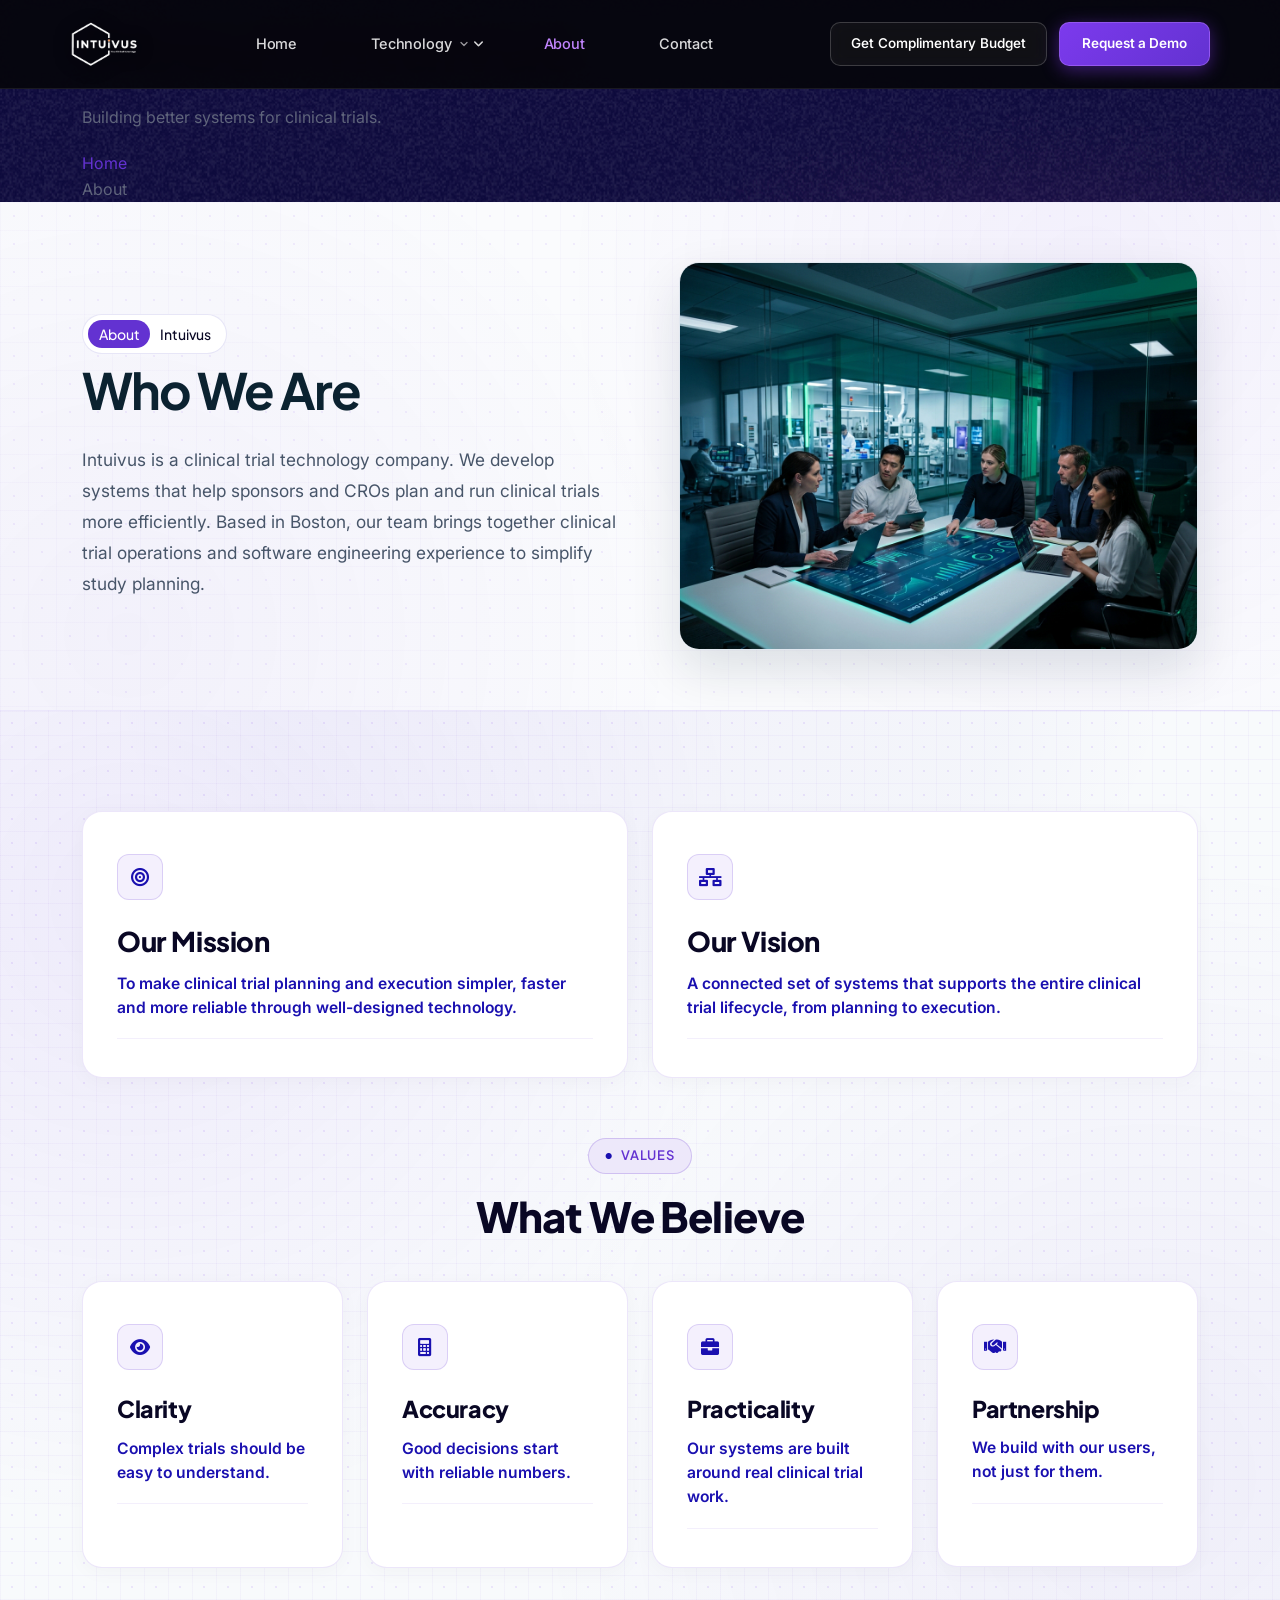
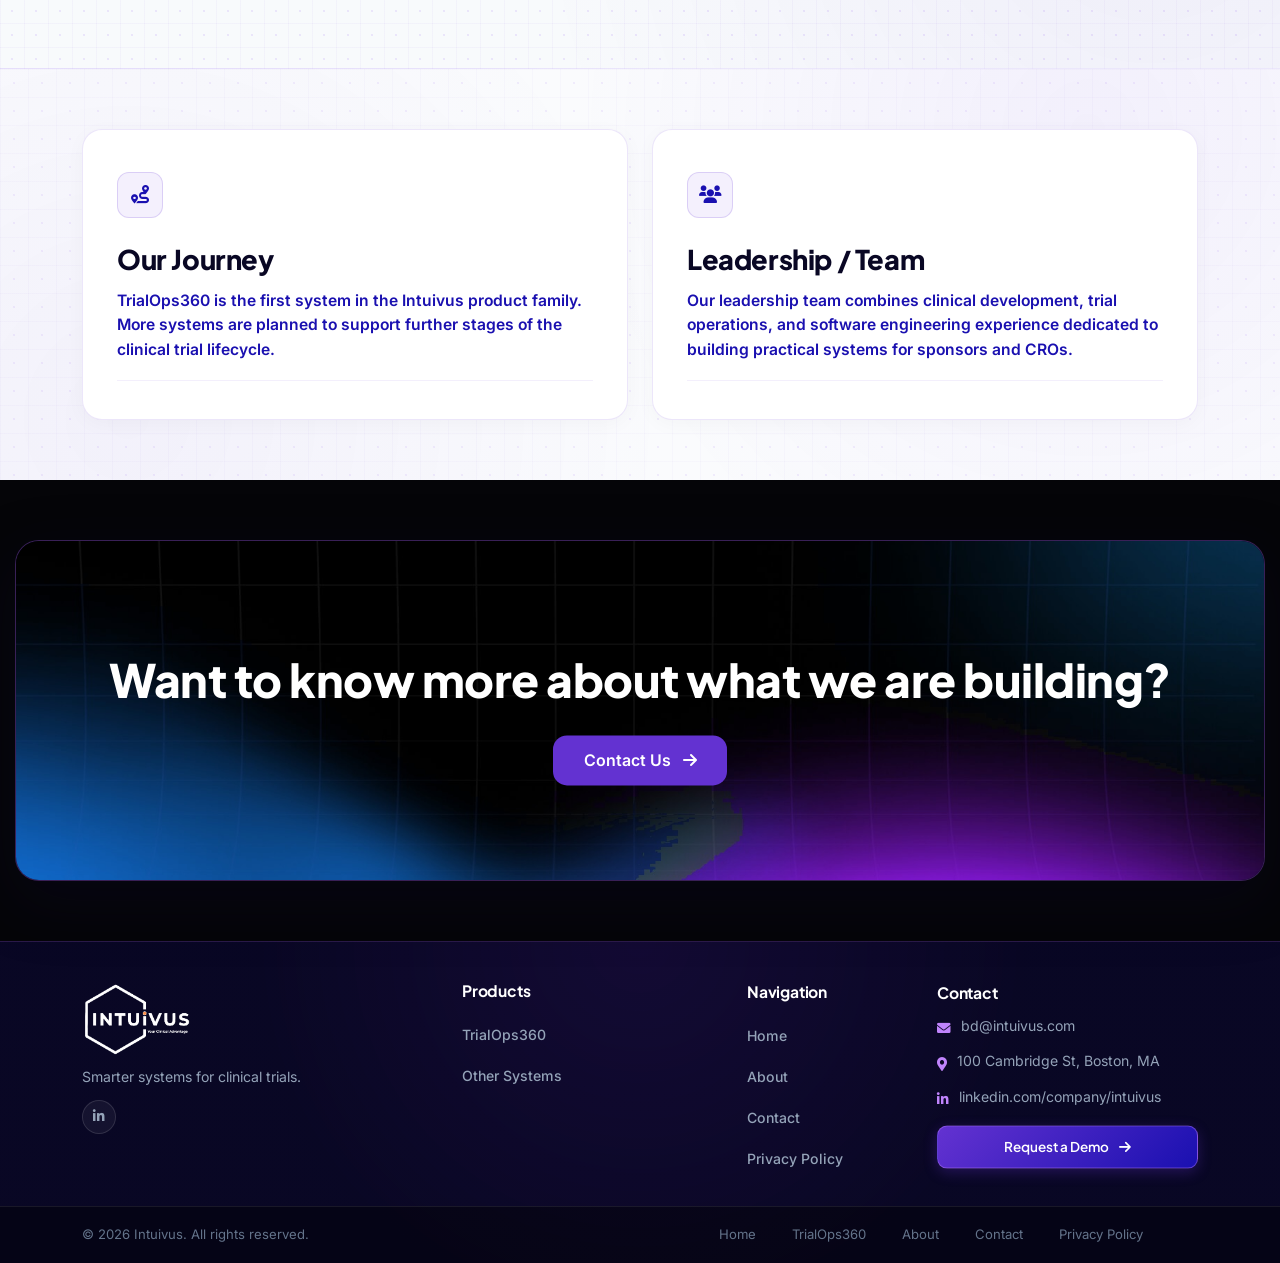
==== about.html @ c5531aed "Deploy Intuivus website with new loader and refined layout" ====
<!DOCTYPE html>
<html lang="en">

<head>
  <meta charset="utf-8" />
  <title>About Intuivus</title>
  <meta name="description" content="Intuivus is a clinical trial technology company building better systems for clinical trials, from planning to execution." />
  <meta name="keywords" content="clinical trial budgeting software, clinical trial planning system, clinical trial budget, site list, study timeline, TrialOps360" />

  <!-- Google Fonts: Inter & Plus Jakarta Sans -->
  <link rel="preconnect" href="https://fonts.googleapis.com">
  <link rel="preconnect" href="https://fonts.gstatic.com" crossorigin>
  <link
    href="https://fonts.googleapis.com/css2?family=Inter:ital,opsz,wght@0,14..32,100..900;1,14..32,100..900&family=Plus+Jakarta+Sans:ital,wght@0,200..800;1,200..800&display=swap"
    rel="stylesheet">

  <link href="css/bootstrap.min.css" rel="stylesheet">
  <link href="css/swiper.min.css" rel="stylesheet">
  <link href="css/style.css?v=9.0" rel="stylesheet">

  <link rel="shortcut icon" href="images/favicon.png?v=3" type="image/x-icon">
  <link rel="icon" href="images/favicon.png?v=3" type="image/png">

  <meta http-equiv="X-UA-Compatible" content="IE=edge">
  <meta name="viewport" content="width=device-width, initial-scale=1.0">
</head>

<body>
  <div class="page-wrapper">

    <!-- Back-to-top start -->
    <div class="back-to-top-wrapper">
      <button id="back_to_top" type="button" class="back-to-top-btn">
        <i class="fa-solid fa-angle-up"></i>
      </button>
    </div>
    <!-- Back-to-top end -->

    <!-- Shared Header Placeholder -->
    <div id="site-header"></div>

    <!-- Section 1: Header -->
    <section class="page-title" style="background-image: url(images/background/page-title.png);">
      <div class="container">
        <div class="title-outer">
          <h1 class="title">About Intuivus</h1>
          <p class="text">Building better systems for clinical trials.</p>
          <ul class="page-breadcrumb">
            <li><a href="index.html">Home</a></li>
            <li>About</li>
          </ul>
        </div>
      </div>
    </section>

    <!-- Section 2: Who We Are -->
    <section class="about-section pt-60 pb-60" style="background: #ffffff; position: relative;">
      <div class="container">
        <div class="row align-items-center">
          <div class="col-xl-6 col-lg-6">
            <div class="sec-title mb-4">
              <span class="sub-title"><span>About</span> Intuivus</span>
              <h2 class="title" style="color: #0B2230; font-weight: 700;">Who We Are</h2>
            </div>
            <div class="text">
              <p class="mb-0" style="color: #475569; font-size: 1.08rem; line-height: 1.8;">
                Intuivus is a clinical trial technology company. We develop systems that help sponsors and CROs plan and run clinical trials more efficiently. Based in Boston, our team brings together clinical trial operations and software engineering experience to simplify study planning.
              </p>
            </div>
          </div>
          <div class="col-xl-6 col-lg-6 mt-5 mt-lg-0">
            <div class="about-image-wrapper position-relative ps-xl-4">
              <div class="image-inner position-relative"
                style="border-radius: 20px; overflow: hidden; box-shadow: 0 20px 50px rgba(11, 34, 48, 0.12); border: 1px solid #e2e8f0;">
                <img src="images/resource/about-clinical-research.jpg" alt="Intuivus Clinical Trial Technology"
                  class="w-100 h-auto" style="display: block; object-fit: cover;">
              </div>
            </div>
          </div>
        </div>
      </div>
    </section>

    <!-- Section 3: Our Mission, Section 4: Our Vision & Section 5: What We Believe (Original pillar-card-minimal cards) -->
    <section class="why-us-section pt-60 pb-60">
      <div class="container">
        <div class="row g-4 mb-60">
          <div class="col-lg-6 col-12">
            <div class="pillar-card-minimal">
              <div class="pillar-card-header">
                <div class="pillar-card-icon">
                  <i class="fa-solid fa-bullseye"></i>
                </div>
              </div>
              <h2 class="pillar-card-title" style="font-size: 1.7rem;">Our Mission</h2>
              <p class="pillar-card-thesis mb-0">
                To make clinical trial planning and execution simpler, faster and more reliable through well-designed technology.
              </p>
            </div>
          </div>

          <div class="col-lg-6 col-12">
            <div class="pillar-card-minimal">
              <div class="pillar-card-header">
                <div class="pillar-card-icon">
                  <i class="fa-solid fa-network-wired"></i>
                </div>
              </div>
              <h2 class="pillar-card-title" style="font-size: 1.7rem;">Our Vision</h2>
              <p class="pillar-card-thesis mb-0">
                A connected set of systems that supports the entire clinical trial lifecycle, from planning to execution.
              </p>
            </div>
          </div>
        </div>

        <div class="sec-title text-center mb-40">
          <span class="metrics-pill-badge mb-3">
            <span class="badge-dot">●</span> Values
          </span>
          <h2 class="title"
            style="font-size: 2.5rem; font-weight: 800; color: #090724; line-height: 1.25; letter-spacing: -1px;">
            What We Believe
          </h2>
        </div>

        <div class="row g-4 justify-content-center">
          <div class="col-lg-3 col-md-6 col-12">
            <div class="pillar-card-minimal">
              <div class="pillar-card-header">
                <div class="pillar-card-icon">
                  <i class="fa-solid fa-eye"></i>
                </div>
              </div>
              <h3 class="pillar-card-title">Clarity</h3>
              <p class="pillar-card-thesis mb-0">Complex trials should be easy to understand.</p>
            </div>
          </div>

          <div class="col-lg-3 col-md-6 col-12">
            <div class="pillar-card-minimal">
              <div class="pillar-card-header">
                <div class="pillar-card-icon">
                  <i class="fa-solid fa-calculator"></i>
                </div>
              </div>
              <h3 class="pillar-card-title">Accuracy</h3>
              <p class="pillar-card-thesis mb-0">Good decisions start with reliable numbers.</p>
            </div>
          </div>

          <div class="col-lg-3 col-md-6 col-12">
            <div class="pillar-card-minimal">
              <div class="pillar-card-header">
                <div class="pillar-card-icon">
                  <i class="fa-solid fa-briefcase"></i>
                </div>
              </div>
              <h3 class="pillar-card-title">Practicality</h3>
              <p class="pillar-card-thesis mb-0">Our systems are built around real clinical trial work.</p>
            </div>
          </div>

          <div class="col-lg-3 col-md-6 col-12">
            <div class="pillar-card-minimal">
              <div class="pillar-card-header">
                <div class="pillar-card-icon">
                  <i class="fa-solid fa-handshake"></i>
                </div>
              </div>
              <h3 class="pillar-card-title">Partnership</h3>
              <p class="pillar-card-thesis mb-0">We build with our users, not just for them.</p>
            </div>
          </div>
        </div>
      </div>
    </section>

    <!-- Section 6: Our Journey & Section 7: Leadership / Team -->
    <section class="about-section pt-60 pb-60" style="background: #ffffff; position: relative;">
      <div class="container">
        <div class="row g-4">
          <div class="col-lg-6 col-12">
            <div class="pillar-card-minimal">
              <div class="pillar-card-header">
                <div class="pillar-card-icon">
                  <i class="fa-solid fa-route"></i>
                </div>
              </div>
              <h2 class="pillar-card-title" style="font-size: 1.7rem;">Our Journey</h2>
              <p class="pillar-card-thesis mb-0">
                TrialOps360 is the first system in the Intuivus product family. More systems are planned to support further stages of the clinical trial lifecycle.
              </p>
            </div>
          </div>

          <div class="col-lg-6 col-12">
            <div class="pillar-card-minimal">
              <div class="pillar-card-header">
                <div class="pillar-card-icon">
                  <i class="fa-solid fa-users"></i>
                </div>
              </div>
              <h2 class="pillar-card-title" style="font-size: 1.7rem;">Leadership / Team</h2>
              <p class="pillar-card-thesis mb-0">
                Our leadership team combines clinical development, trial operations, and software engineering experience dedicated to building practical systems for sponsors and CROs.
              </p>
            </div>
          </div>
        </div>
      </div>
    </section>

    <!-- Section 8: Call to Action -->
    <section class="cta-section-layout1 pt-60 pb-60">
      <div class="shape1 bounce-x"><img src="images/icons/shape-45.png" alt="" loading="lazy"></div>
      <div class="large-container">
        <div class="outer-box">
          <div class="bg-image bg"><img src="images/background/cta4-bg-intuivus.jpg" alt="" loading="lazy"></div>
          <div class="sec-title text-center light mb-0">
            <div class="h2 title">Want to know more about what we are building?</div>
          </div>
          <div class="cta-action-wrap text-center mt-4 pt-1">
            <div class="d-flex flex-wrap align-items-center justify-content-center gap-3">
              <a href="contact.html" class="btn-style-one theme-btn">
                <span class="btn-text">Contact Us <i class="fa fa-arrow-right ms-2"></i></span>
              </a>
            </div>
          </div>
        </div>
      </div>
    </section>

    <!-- Shared Footer Placeholder -->
    <div id="site-footer"></div>

  </div>

  <!-- Theme Scripts -->
  <script src="js/jquery.js"></script>
  <script src="js/popper.min.js"></script>
  <script src="js/bootstrap.min.js"></script>
  <script src="js/jquery.fancybox.js"></script>
  <script src="js/jquery-ui.js"></script>
  <script src="js/wow.js"></script>
  <script src="js/select2.min.js"></script>
  <script src="js/appear.js"></script>
  <script src="js/knob.js"></script>
  <script src="js/swiper.min.js"></script>
  <script src="js/aos.js"></script>
  <script src="js/gsap.min.js"></script>
  <script src="js/nice-select.min.js"></script>
  <script src="js/ScrollTrigger.min.js"></script>
  <script src="js/splitType.js"></script>
  <script src="js/gsap-scroll-smoother.js"></script>
  <script src="js/gsap-scroll-to-plugin.js"></script>
  <script src="js/SplitText.min.js"></script>
  <script src="js/custom-gsap.js"></script>
  <script src="js/script.js?v=7.1"></script>

  <!-- Shared Partials & Dynamic Nav Loader -->
  <script src="js/include-partials.js?v=9.2"></script>
  <!-- Motion.dev Animations -->
  <script src="js/motion.js"></script>
  <script src="js/motion-init.js?v=1.0"></script>
</body>

</html>
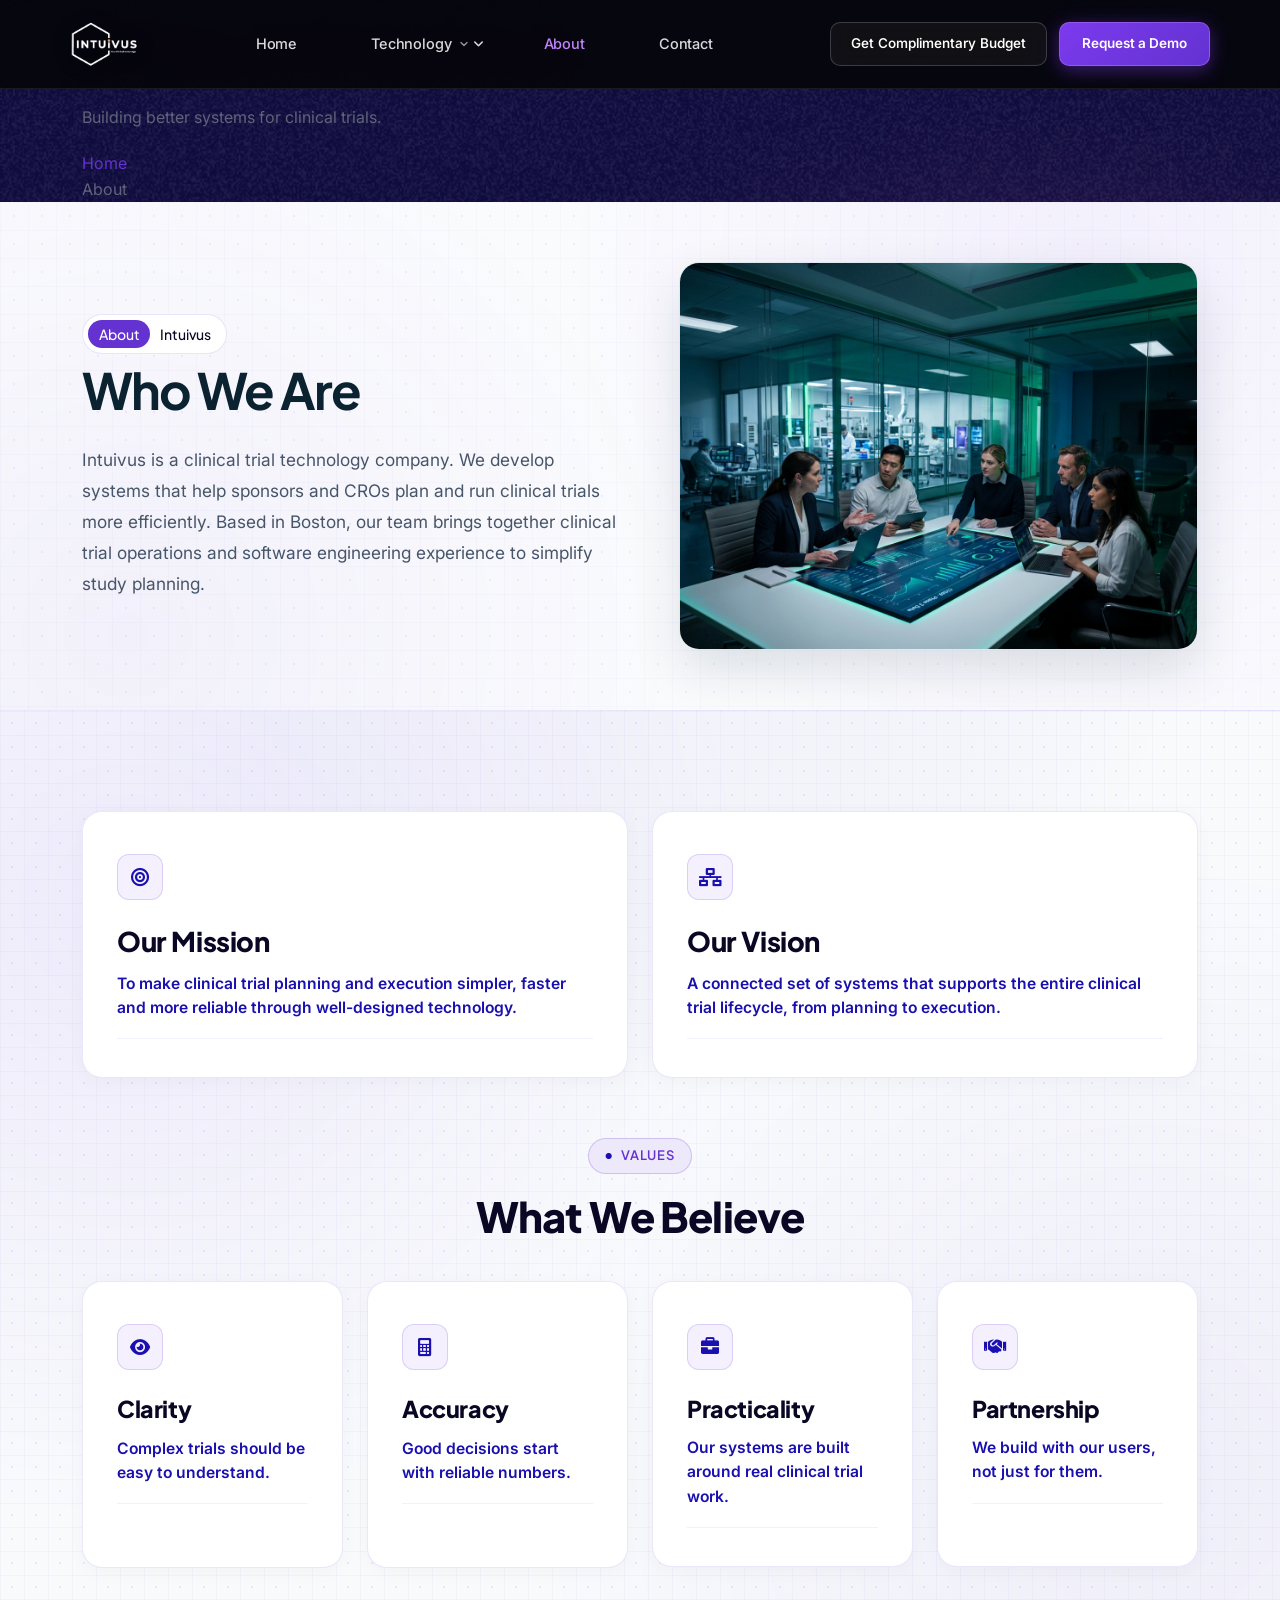
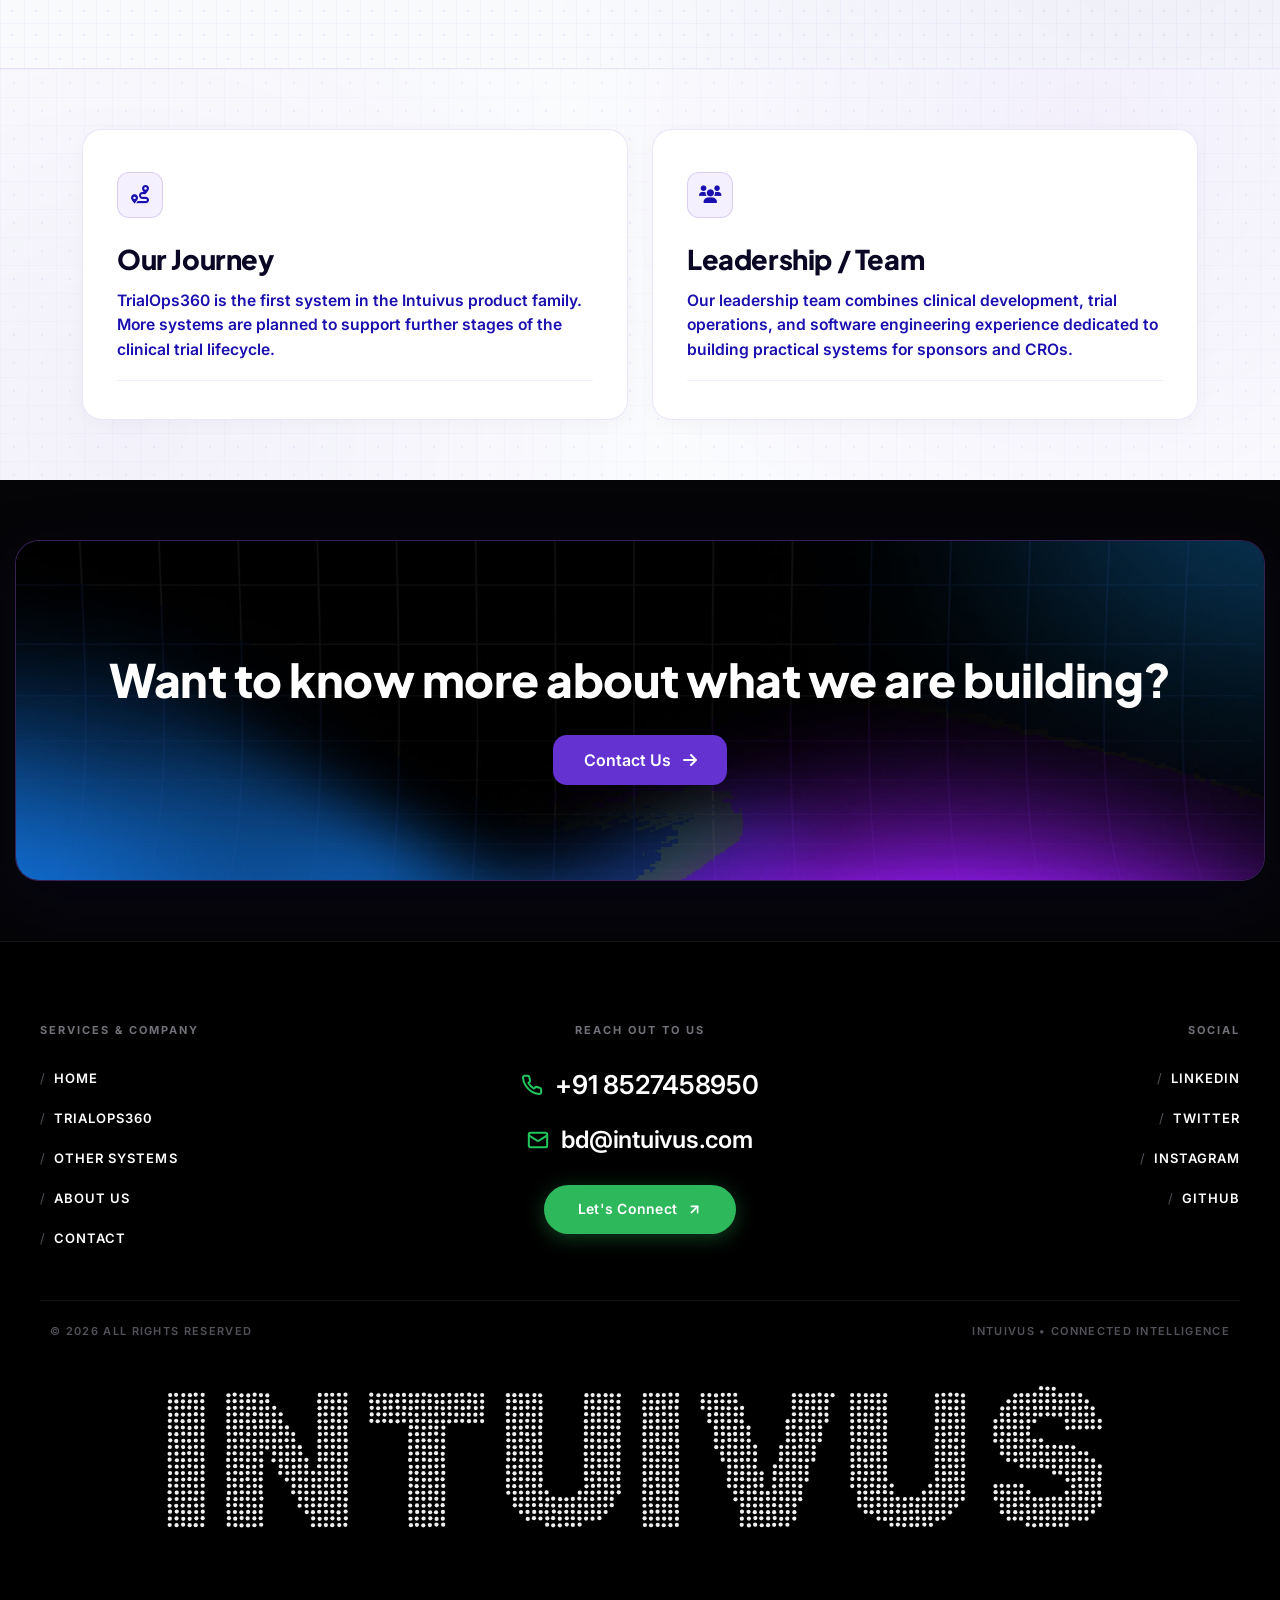
==== commit eaa9f109: "Add WebTycoons style footer with interactive dot matrix INTUIVUS particle text effect" ====
--- a/about.html
+++ b/about.html
@@ -259,7 +259,8 @@
   <script src="js/script.js?v=7.1"></script>
 
   <!-- Shared Partials & Dynamic Nav Loader -->
-  <script src="js/include-partials.js?v=9.2"></script>
+  <script src="js/footer-particles.js?v=1.0"></script>
+<script src="js/include-partials.js?v=9.2"></script>
   <!-- Motion.dev Animations -->
   <script src="js/motion.js"></script>
   <script src="js/motion-init.js?v=1.0"></script>
--- a/css/style.css
+++ b/css/style.css
@@ -25025,3 +25025,233 @@
 html.has-loader.is-filling .o-loader__part {
   opacity: 0;
 }
+
+
+/* ==========================================================================
+   TYCOON STYLE FOOTER WITH DOTTED PARTICLE BRAND
+   ========================================================================== */
+
+.tycoon-footer {
+  background: #000000 !important;
+  color: #ffffff !important;
+  border-top: 1px solid rgba(255, 255, 255, 0.08) !important;
+  padding: 80px 40px 30px !important;
+  position: relative !important;
+  overflow: hidden !important;
+  font-family: 'Inter', 'Plus Jakarta Sans', -apple-system, sans-serif !important;
+  z-index: 10;
+}
+
+.tycoon-footer .footer-top-grid {
+  max-width: 1320px;
+  margin: 0 auto;
+  display: grid;
+  grid-template-columns: 1fr 1.4fr 1fr;
+  gap: 40px;
+  align-items: start;
+}
+
+.tycoon-footer .footer-col-title {
+  font-size: 11px;
+  font-weight: 700;
+  letter-spacing: 0.18em;
+  text-transform: uppercase;
+  color: #71717a !important;
+  margin-bottom: 24px;
+}
+
+.tycoon-footer .footer-slash-links {
+  list-style: none !important;
+  margin: 0 !important;
+  padding: 0 !important;
+  display: flex;
+  flex-direction: column;
+  gap: 14px;
+}
+
+.tycoon-footer .footer-link-item {
+  list-style: none !important;
+  margin: 0 !important;
+  padding: 0 !important;
+}
+
+.tycoon-footer .footer-link-item a {
+  color: #ffffff !important;
+  text-decoration: none !important;
+  font-size: 13px !important;
+  font-weight: 600 !important;
+  letter-spacing: 0.08em !important;
+  text-transform: uppercase !important;
+  display: inline-flex !important;
+  align-items: center !important;
+  gap: 8px !important;
+  transition: all 0.25s ease !important;
+}
+
+.tycoon-footer .footer-link-item a .slash {
+  color: #52525b !important;
+  font-weight: 400 !important;
+  transition: color 0.25s ease !important;
+}
+
+.tycoon-footer .footer-link-item a:hover {
+  color: #22c55e !important;
+  transform: translateX(4px);
+}
+
+.tycoon-footer .footer-link-item a:hover .slash {
+  color: #22c55e !important;
+}
+
+/* Center Reach Out Col */
+.tycoon-footer .footer-center-col {
+  display: flex;
+  flex-direction: column;
+  align-items: center;
+  text-align: center;
+}
+
+.tycoon-footer .footer-contact-info {
+  display: flex;
+  flex-direction: column;
+  align-items: center;
+  gap: 14px;
+  margin-bottom: 26px;
+}
+
+.tycoon-footer .footer-contact-line {
+  display: inline-flex !important;
+  align-items: center !important;
+  gap: 12px !important;
+  color: #ffffff !important;
+  text-decoration: none !important;
+  font-size: 26px !important;
+  font-weight: 600 !important;
+  letter-spacing: -0.01em !important;
+  transition: color 0.25s ease !important;
+}
+
+.tycoon-footer .footer-contact-line.email-line {
+  font-size: 24px !important;
+}
+
+.tycoon-footer .footer-contact-line:hover {
+  color: #22c55e !important;
+}
+
+.tycoon-footer .footer-contact-icon {
+  color: #22c55e !important;
+  display: inline-flex;
+  align-items: center;
+  justify-content: center;
+}
+
+.tycoon-footer .footer-contact-icon svg {
+  stroke: #22c55e !important;
+}
+
+.tycoon-footer .footer-connect-btn {
+  display: inline-flex !important;
+  align-items: center !important;
+  justify-content: center !important;
+  gap: 10px !important;
+  background: #2eb85c !important;
+  color: #ffffff !important;
+  text-decoration: none !important;
+  padding: 13px 34px !important;
+  border-radius: 9999px !important;
+  font-size: 14px !important;
+  font-weight: 600 !important;
+  letter-spacing: 0.02em !important;
+  transition: all 0.3s cubic-bezier(0.2, 0.8, 0.2, 1) !important;
+  box-shadow: 0 4px 20px rgba(46, 184, 92, 0.35) !important;
+}
+
+.tycoon-footer .footer-connect-btn:hover {
+  background: #34d399 !important;
+  transform: translateY(-2px);
+  box-shadow: 0 8px 30px rgba(46, 184, 92, 0.55) !important;
+  color: #030408 !important;
+}
+
+.tycoon-footer .footer-connect-btn svg {
+  transition: transform 0.25s ease;
+  stroke: currentColor !important;
+}
+
+.tycoon-footer .footer-connect-btn:hover svg {
+  transform: translate(2px, -2px);
+}
+
+/* Right Social Col */
+.tycoon-footer .footer-right-col {
+  display: flex;
+  flex-direction: column;
+  align-items: flex-end;
+  text-align: right;
+}
+
+/* Divider & Copyright */
+.tycoon-footer .footer-middle-divider {
+  max-width: 1320px;
+  margin: 50px auto 22px;
+  height: 1px;
+  background: rgba(255, 255, 255, 0.08) !important;
+}
+
+.tycoon-footer .footer-copy-row {
+  max-width: 1320px;
+  margin: 0 auto 15px;
+  padding: 0 10px;
+  display: flex;
+  justify-content: space-between;
+  align-items: center;
+  font-size: 11px;
+  font-weight: 600;
+  letter-spacing: 0.12em;
+  text-transform: uppercase;
+  color: #52525b !important;
+}
+
+/* Particle Canvas Brand Section */
+.tycoon-footer .footer-particle-container {
+  width: 100%;
+  max-width: 1440px;
+  margin: 0 auto;
+  height: 220px;
+  position: relative;
+  cursor: crosshair;
+}
+
+.tycoon-footer #footer-particle-canvas {
+  width: 100%;
+  height: 100%;
+  display: block;
+}
+
+@media (max-width: 991px) {
+  .tycoon-footer {
+    padding: 60px 20px 20px !important;
+  }
+  .tycoon-footer .footer-top-grid {
+    grid-template-columns: 1fr;
+    text-align: center;
+    gap: 35px;
+  }
+  .tycoon-footer .footer-right-col {
+    align-items: center;
+    text-align: center;
+  }
+  .tycoon-footer .footer-slash-links {
+    align-items: center;
+  }
+  .tycoon-footer .footer-contact-line {
+    font-size: 20px !important;
+  }
+  .tycoon-footer .footer-contact-line.email-line {
+    font-size: 18px !important;
+  }
+  .tycoon-footer .footer-particle-container {
+    height: 140px;
+  }
+}
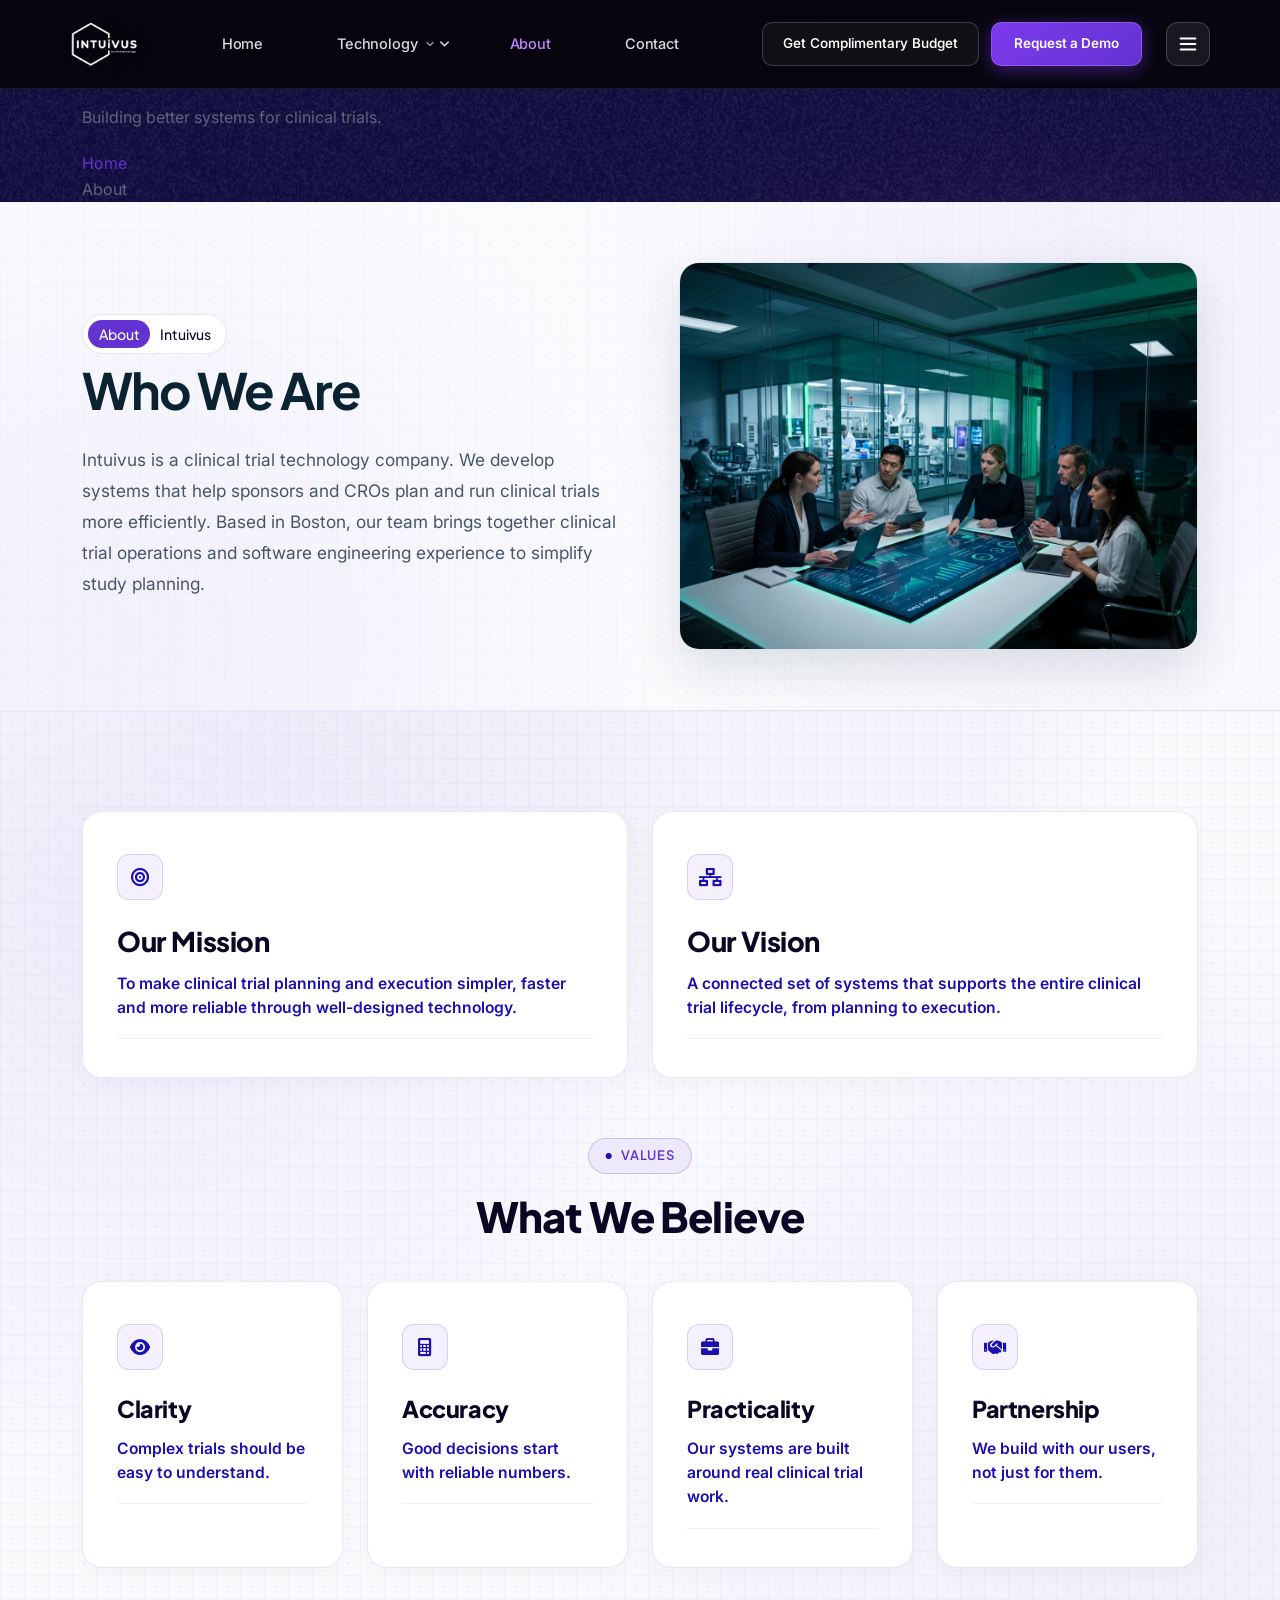
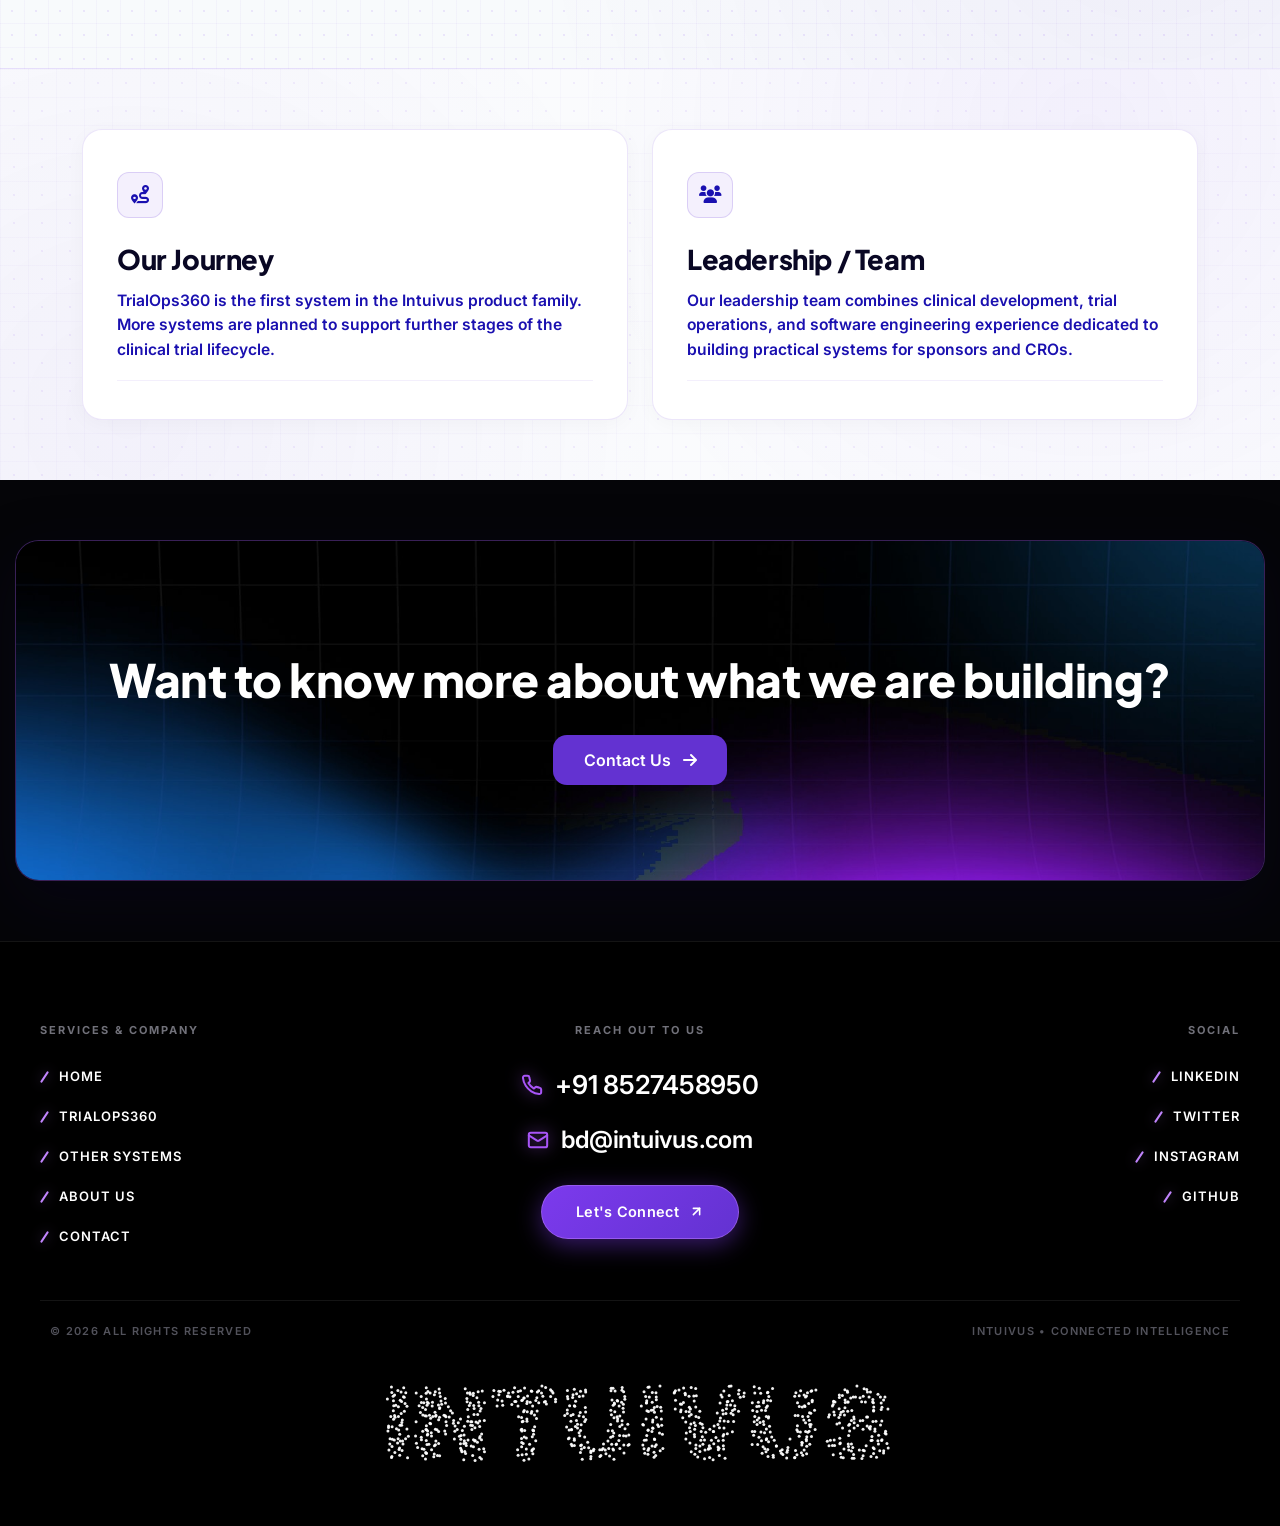
==== commit 54899308: "fix content" ====
--- a/about.html
+++ b/about.html
@@ -23,6 +23,7 @@
 
   <meta http-equiv="X-UA-Compatible" content="IE=edge">
   <meta name="viewport" content="width=device-width, initial-scale=1.0">
+  <link rel="stylesheet" href="css/responsive-fixes.css">
 </head>
 
 <body>
@@ -260,7 +261,7 @@
 
   <!-- Shared Partials & Dynamic Nav Loader -->
   <script src="js/footer-particles.js?v=1.0"></script>
-<script src="js/include-partials.js?v=9.2"></script>
+<script src="js/include-partials.js?v=9.5"></script>
   <!-- Motion.dev Animations -->
   <script src="js/motion.js"></script>
   <script src="js/motion-init.js?v=1.0"></script>
--- a/css/style.css
+++ b/css/style.css
@@ -12983,7 +12983,9 @@
   letter-spacing: -1.2px;
   line-height: 1.15;
   margin-bottom: 8px;
-  white-space: nowrap;
+  white-space: normal;
+  word-break: normal;
+  overflow-wrap: break-word;
 }
 
 .flagship-tagline {
@@ -25028,7 +25030,7 @@
 
 
 /* ==========================================================================
-   TYCOON STYLE FOOTER WITH DOTTED PARTICLE BRAND
+   TYCOON STYLE FOOTER WITH DOTTED PARTICLE BRAND (THEME PURPLE ACCENT)
    ========================================================================== */
 
 .tycoon-footer {
@@ -25084,23 +25086,42 @@
   text-transform: uppercase !important;
   display: inline-flex !important;
   align-items: center !important;
-  gap: 8px !important;
+  gap: 10px !important;
   transition: all 0.25s ease !important;
 }
 
+/* Stylish Diagonal Icon / Bullet */
+.tycoon-footer .footer-link-item a .slash-icon,
 .tycoon-footer .footer-link-item a .slash {
-  color: #52525b !important;
-  font-weight: 400 !important;
-  transition: color 0.25s ease !important;
+  display: inline-flex !important;
+  align-items: center !important;
+  justify-content: center !important;
+  color: #C084FC !important; /* Intuivus theme accent */
+  font-weight: 800 !important;
+  font-size: 14px !important;
+  line-height: 1 !important;
+  transition: all 0.25s ease !important;
+  filter: drop-shadow(0 0 6px rgba(192, 132, 252, 0.4));
+}
+
+.tycoon-footer .footer-link-item a .slash-icon svg {
+  stroke: #C084FC !important;
+  transition: all 0.25s ease !important;
 }
 
 .tycoon-footer .footer-link-item a:hover {
-  color: #22c55e !important;
+  color: #C084FC !important;
   transform: translateX(4px);
 }
 
+.tycoon-footer .footer-link-item a:hover .slash-icon,
 .tycoon-footer .footer-link-item a:hover .slash {
-  color: #22c55e !important;
+  color: #E879F9 !important;
+  filter: drop-shadow(0 0 10px rgba(232, 121, 249, 0.8));
+}
+
+.tycoon-footer .footer-link-item a:hover .slash-icon svg {
+  stroke: #E879F9 !important;
 }
 
 /* Center Reach Out Col */
@@ -25128,7 +25149,7 @@
   font-size: 26px !important;
   font-weight: 600 !important;
   letter-spacing: -0.01em !important;
-  transition: color 0.25s ease !important;
+  transition: all 0.25s ease !important;
 }
 
 .tycoon-footer .footer-contact-line.email-line {
@@ -25136,47 +25157,57 @@
 }
 
 .tycoon-footer .footer-contact-line:hover {
-  color: #22c55e !important;
-}
-
+  color: #C084FC !important;
+}
+
+/* Intuivus Theme Color Icons */
 .tycoon-footer .footer-contact-icon {
-  color: #22c55e !important;
+  color: #A855F7 !important;
   display: inline-flex;
   align-items: center;
   justify-content: center;
+  filter: drop-shadow(0 0 8px rgba(168, 85, 247, 0.65));
+  transition: transform 0.25s ease, filter 0.25s ease;
 }
 
 .tycoon-footer .footer-contact-icon svg {
-  stroke: #22c55e !important;
-}
-
+  stroke: #A855F7 !important;
+}
+
+.tycoon-footer .footer-contact-line:hover .footer-contact-icon {
+  transform: scale(1.1);
+  filter: drop-shadow(0 0 12px rgba(192, 132, 252, 0.9));
+}
+
+/* Intuivus Theme Gradient Connect Button */
 .tycoon-footer .footer-connect-btn {
   display: inline-flex !important;
   align-items: center !important;
   justify-content: center !important;
   gap: 10px !important;
-  background: #2eb85c !important;
-  color: #ffffff !important;
+  background: linear-gradient(135deg, #7C3AED 0%, #6332D1 100%) !important;
+  color: #FFFFFF !important;
   text-decoration: none !important;
-  padding: 13px 34px !important;
+  padding: 14px 34px !important;
   border-radius: 9999px !important;
-  font-size: 14px !important;
+  font-size: 14.5px !important;
   font-weight: 600 !important;
   letter-spacing: 0.02em !important;
+  border: 1px solid rgba(192, 132, 252, 0.45) !important;
+  box-shadow: 0 6px 24px rgba(124, 58, 237, 0.45) !important;
   transition: all 0.3s cubic-bezier(0.2, 0.8, 0.2, 1) !important;
-  box-shadow: 0 4px 20px rgba(46, 184, 92, 0.35) !important;
 }
 
 .tycoon-footer .footer-connect-btn:hover {
-  background: #34d399 !important;
-  transform: translateY(-2px);
-  box-shadow: 0 8px 30px rgba(46, 184, 92, 0.55) !important;
-  color: #030408 !important;
+  background: linear-gradient(135deg, #8B5CF6 0%, #7C3AED 100%) !important;
+  transform: translateY(-2px) !important;
+  box-shadow: 0 10px 32px rgba(124, 58, 237, 0.70) !important;
+  color: #FFFFFF !important;
 }
 
 .tycoon-footer .footer-connect-btn svg {
   transition: transform 0.25s ease;
-  stroke: currentColor !important;
+  stroke: #FFFFFF !important;
 }
 
 .tycoon-footer .footer-connect-btn:hover svg {
@@ -25218,7 +25249,7 @@
   width: 100%;
   max-width: 1440px;
   margin: 0 auto;
-  height: 220px;
+  height: 140px;
   position: relative;
   cursor: crosshair;
 }
@@ -25252,6 +25283,436 @@
     font-size: 18px !important;
   }
   .tycoon-footer .footer-particle-container {
-    height: 140px;
-  }
-}
+    height: 90px;
+  }
+}
+
+
+/* ==========================================================================
+   IMAGE 1 REPLICA CARD DESIGN & FULL MOBILE RESPONSIVENESS
+   ========================================================================== */
+
+/* --- CARD DESIGN (Matching Image 1: Client-First, Innovation, Integrity, Passion) --- */
+.hyper-ref-card {
+  position: relative !important;
+  background: #090A10 !important;
+  border: 1px solid rgba(255, 255, 255, 0.08) !important;
+  border-radius: 20px !important;
+  padding: 32px 28px !important;
+  overflow: hidden !important;
+  transition: all 0.35s cubic-bezier(0.16, 1, 0.3, 1) !important;
+  display: flex !important;
+  flex-direction: column !important;
+  justify-content: space-between !important;
+  height: 100% !important;
+  min-height: 380px !important;
+  box-shadow: 0 10px 30px rgba(0, 0, 0, 0.5) !important;
+}
+
+/* Synopsis section cards can match height gracefully */
+.synopsis-flow-section .hyper-ref-card {
+  min-height: 380px !important;
+}
+
+/* Card Content Container */
+.hyper-card-content {
+  position: relative !important;
+  z-index: 2 !important;
+  display: flex !important;
+  flex-direction: column !important;
+  justify-content: space-between !important;
+  height: 100% !important;
+}
+
+/* Top Row: Squircle Icon Left, Number Badge Right */
+.hyper-card-top-row {
+  display: flex !important;
+  align-items: center !important;
+  justify-content: space-between !important;
+  margin-bottom: 22px !important;
+}
+
+/* Squircle Icon Box (Image 1 style) */
+.hyper-card-icon-box {
+  width: 52px !important;
+  height: 52px !important;
+  border-radius: 14px !important;
+  background: rgba(124, 58, 237, 0.12) !important;
+  border: 1px solid rgba(168, 85, 247, 0.35) !important;
+  display: flex !important;
+  align-items: center !important;
+  justify-content: center !important;
+  color: #C084FC !important;
+  box-shadow: 0 0 15px rgba(124, 58, 237, 0.20) !important;
+  transition: all 0.35s ease !important;
+}
+
+.hyper-card-icon-box svg {
+  stroke: #C084FC !important;
+  transition: all 0.35s ease !important;
+}
+
+/* Number Badge Pill (Image 1 style e.g. 01, 02, 03, 04) */
+.hyper-card-badge-pill {
+  display: inline-flex !important;
+  align-items: center !important;
+  justify-content: center !important;
+  padding: 5px 14px !important;
+  border-radius: 9999px !important;
+  background: rgba(255, 255, 255, 0.04) !important;
+  border: 1px solid rgba(255, 255, 255, 0.12) !important;
+  font-size: 12px !important;
+  font-weight: 700 !important;
+  letter-spacing: 0.05em !important;
+  color: #E4E4E7 !important;
+  transition: all 0.35s ease !important;
+}
+
+/* Card Title */
+.hyper-card-title,
+.hyper-step-title {
+  font-size: 22px !important;
+  font-weight: 700 !important;
+  color: #FFFFFF !important;
+  margin-top: 20px !important;
+  margin-bottom: 12px !important;
+  line-height: 1.3 !important;
+  letter-spacing: -0.01em !important;
+}
+
+/* Card Description */
+.hyper-card-desc,
+.hyper-step-desc {
+  font-size: 14px !important;
+  color: #94A3B8 !important;
+  line-height: 1.65 !important;
+  margin-bottom: 0 !important;
+}
+
+/* Tags in 4-Step Synopsis */
+.hyper-step-tags {
+  display: flex !important;
+  flex-wrap: wrap !important;
+  gap: 8px !important;
+  margin-top: 16px !important;
+}
+
+.hyper-tag {
+  display: inline-flex !important;
+  align-items: center !important;
+  padding: 5px 12px !important;
+  border-radius: 9999px !important;
+  background: rgba(255, 255, 255, 0.04) !important;
+  border: 1px solid rgba(255, 255, 255, 0.08) !important;
+  font-size: 11.5px !important;
+  font-weight: 500 !important;
+  color: #94A3B8 !important;
+  transition: all 0.25s ease !important;
+}
+
+.hyper-ref-card:hover .hyper-tag {
+  border-color: rgba(168, 85, 247, 0.3) !important;
+  color: #E4E4E7 !important;
+}
+
+/* Card Points list in Our Approach */
+.hyper-card-points {
+  list-style: none !important;
+  padding: 0 !important;
+  margin: 18px 0 0 0 !important;
+  display: flex !important;
+  flex-direction: column !important;
+  gap: 10px !important;
+}
+
+.hyper-card-point-item {
+  display: flex !important;
+  align-items: flex-start !important;
+  gap: 10px !important;
+  font-size: 13.5px !important;
+  color: #94A3B8 !important;
+  line-height: 1.5 !important;
+}
+
+.hyper-card-check {
+  color: #A855F7 !important;
+  font-weight: 700 !important;
+  font-size: 14px !important;
+  margin-top: 1px !important;
+}
+
+/* Card Footer Row: Tag Left, Arrow Button Right */
+.hyper-card-footer {
+  display: flex !important;
+  align-items: center !important;
+  justify-content: space-between !important;
+  padding-top: 20px !important;
+  margin-top: 24px !important;
+  border-top: 1px solid rgba(255, 255, 255, 0.06) !important;
+  position: relative !important;
+  z-index: 3 !important;
+}
+
+.hyper-card-footer-label {
+  font-size: 11px !important;
+  font-weight: 700 !important;
+  letter-spacing: 0.12em !important;
+  text-transform: uppercase !important;
+  color: #71717A !important;
+  transition: color 0.3s ease !important;
+}
+
+/* Circular Arrow Button (Image 1 style ↗) */
+.hyper-card-arrow-btn {
+  width: 38px !important;
+  height: 38px !important;
+  border-radius: 50% !important;
+  background: rgba(255, 255, 255, 0.04) !important;
+  border: 1px solid rgba(255, 255, 255, 0.15) !important;
+  color: #D4D4D8 !important;
+  display: flex !important;
+  align-items: center !important;
+  justify-content: center !important;
+  cursor: pointer !important;
+  transition: all 0.3s cubic-bezier(0.2, 0.8, 0.2, 1) !important;
+  flex-shrink: 0 !important;
+}
+
+.hyper-card-arrow-btn svg {
+  stroke: currentColor !important;
+  transition: transform 0.25s ease !important;
+}
+
+/* Giant Subtle Watermark Number (Image 1 style) */
+.hyper-card-watermark {
+  position: absolute !important;
+  right: 18px !important;
+  bottom: 8px !important;
+  font-family: 'Plus Jakarta Sans', sans-serif !important;
+  font-size: 88px !important;
+  font-weight: 900 !important;
+  line-height: 1 !important;
+  color: transparent !important;
+  -webkit-text-stroke: 1.5px rgba(255, 255, 255, 0.04) !important;
+  pointer-events: none !important;
+  user-select: none !important;
+  z-index: 1 !important;
+  transition: all 0.35s ease !important;
+}
+
+/* --- ACTIVE / HOVER STATE (Matching Card 3 "Integrity" in Image 1) --- */
+.hyper-ref-card.is-highlighted,
+.hyper-ref-card:hover {
+  border-color: rgba(168, 85, 247, 0.75) !important;
+  transform: translateY(-5px) !important;
+  box-shadow: 0 20px 45px rgba(0, 0, 0, 0.6), 0 0 35px rgba(124, 58, 237, 0.32) !important;
+  background: radial-gradient(circle at 50% 0%, rgba(168, 85, 247, 0.22) 0%, #090A10 70%) !important;
+}
+
+.hyper-ref-card.is-highlighted .hyper-card-icon-box,
+.hyper-ref-card:hover .hyper-card-icon-box {
+  border-color: #C084FC !important;
+  background: rgba(124, 58, 237, 0.28) !important;
+  box-shadow: 0 0 24px rgba(168, 85, 247, 0.65) !important;
+  color: #FFFFFF !important;
+  transform: scale(1.05);
+}
+
+.hyper-ref-card.is-highlighted .hyper-card-icon-box svg,
+.hyper-ref-card:hover .hyper-card-icon-box svg {
+  stroke: #FFFFFF !important;
+}
+
+.hyper-ref-card.is-highlighted .hyper-card-badge-pill,
+.hyper-ref-card:hover .hyper-card-badge-pill {
+  border-color: rgba(168, 85, 247, 0.5) !important;
+  color: #FFFFFF !important;
+  box-shadow: 0 0 12px rgba(124, 58, 237, 0.3) !important;
+}
+
+.hyper-ref-card.is-highlighted .hyper-card-footer-label,
+.hyper-ref-card:hover .hyper-card-footer-label {
+  color: #C084FC !important;
+}
+
+.hyper-ref-card.is-highlighted .hyper-card-arrow-btn,
+.hyper-ref-card:hover .hyper-card-arrow-btn {
+  background: #7C3AED !important;
+  color: #FFFFFF !important;
+  border-color: #A855F7 !important;
+  box-shadow: 0 0 16px rgba(124, 58, 237, 0.6) !important;
+  transform: scale(1.08);
+}
+
+.hyper-ref-card.is-highlighted .hyper-card-arrow-btn svg,
+.hyper-ref-card:hover .hyper-card-arrow-btn svg {
+  transform: translate(2px, -2px);
+}
+
+.hyper-ref-card.is-highlighted .hyper-card-watermark,
+.hyper-ref-card:hover .hyper-card-watermark {
+  -webkit-text-stroke: 1.5px rgba(168, 85, 247, 0.16) !important;
+  transform: scale(1.04);
+}
+
+
+/* ==========================================================================
+   FULL MOBILE RESPONSIVENESS FIXES (Screen <= 991px & iPhone SE 375px)
+   ========================================================================== */
+
+/* Prevent any horizontal screen shifting / overflow on mobile */
+html, body {
+  overflow-x: hidden !important;
+  max-width: 100vw !important;
+  position: relative !important;
+}
+
+@media (max-width: 991px) {
+  /* 1. Header Mobile Responsiveness */
+  .main-header .action-box .header-btn {
+    display: none !important; /* Hide oversized desktop buttons from header on mobile */
+  }
+
+  .main-header .action-box {
+    display: flex !important;
+    align-items: center !important;
+    justify-content: flex-end !important;
+    margin: 0 !important;
+    padding: 0 !important;
+  }
+
+  .main-header .mobile-nav-toggler {
+    display: flex !important;
+    align-items: center !important;
+    justify-content: center !important;
+    width: 42px !important;
+    height: 42px !important;
+    border-radius: 10px !important;
+    background: rgba(255, 255, 255, 0.08) !important;
+    border: 1px solid rgba(255, 255, 255, 0.15) !important;
+    color: #FFFFFF !important;
+    font-size: 20px !important;
+    cursor: pointer !important;
+    margin: 0 !important;
+    transition: all 0.2s ease !important;
+  }
+
+  .main-header .mobile-nav-toggler:hover {
+    background: rgba(124, 58, 237, 0.25) !important;
+    border-color: #A855F7 !important;
+  }
+
+  .main-header .logo img {
+    height: 38px !important;
+    width: auto !important;
+    max-width: 135px !important;
+  }
+
+  .main-header .main-box {
+    display: flex !important;
+    align-items: center !important;
+    justify-content: space-between !important;
+    padding: 12px 16px !important;
+    width: 100% !important;
+  }
+
+  .header-lower {
+    padding: 0 !important;
+  }
+
+  /* 2. Hero Section Mobile Responsiveness */
+  .hyper-split-row {
+    flex-direction: column !important;
+    align-items: flex-start !important;
+    gap: 20px !important;
+    margin-top: 15px !important;
+    padding: 0 16px !important;
+    width: 100% !important;
+  }
+
+  .hyper-col-left,
+  .hyper-col-right {
+    flex: 1 1 100% !important;
+    max-width: 100% !important;
+    width: 100% !important;
+  }
+
+  .hyper-title {
+    font-size: clamp(28px, 7.8vw, 42px) !important;
+    line-height: 1.15 !important;
+    letter-spacing: -0.02em !important;
+    margin-bottom: 12px !important;
+    word-break: break-word !important;
+  }
+
+  .hyper-subtext {
+    font-size: 14.5px !important;
+    line-height: 1.6 !important;
+    color: #CBD5E1 !important;
+    margin-bottom: 22px !important;
+  }
+
+  .hyper-btn-group {
+    display: flex !important;
+    flex-direction: column !important;
+    width: 100% !important;
+    gap: 12px !important;
+  }
+
+  .hyper-btn {
+    width: 100% !important;
+    justify-content: center !important;
+    text-align: center !important;
+    padding: 13px 20px !important;
+    font-size: 14.5px !important;
+  }
+
+  /* Hide floating navigation buttons on mobile to prevent blocking text */
+  .hyper-nav-btn {
+    display: none !important;
+  }
+
+  .hyper-hero-slider {
+    padding: 40px 0 60px !important;
+    min-height: auto !important;
+  }
+}
+
+@media (max-width: 767px) {
+  /* Cards Mobile Padding & Watermark Scale */
+  .hyper-ref-card {
+    padding: 24px 20px 22px !important;
+    min-height: auto !important;
+    border-radius: 18px !important;
+  }
+
+  .synopsis-flow-section .hyper-ref-card {
+    min-height: auto !important;
+  }
+
+  .hyper-card-title,
+  .hyper-step-title {
+    font-size: 19px !important;
+  }
+
+  .hyper-card-desc,
+  .hyper-step-desc {
+    font-size: 13.5px !important;
+  }
+
+  .hyper-card-watermark {
+    font-size: 64px !important;
+    right: 12px !important;
+    bottom: 4px !important;
+  }
+
+  .sec-title h2.title {
+    font-size: 2rem !important;
+  }
+
+  .metrics-section,
+  .why-us-section {
+    padding-top: 60px !important;
+    padding-bottom: 60px !important;
+  }
+}
--- a/css/responsive-fixes.css
+++ b/css/responsive-fixes.css
@@ -0,0 +1,1175 @@
+/* ==========================================================================
+   IMAGE 1 REPLICA CARD DESIGN & FULL MOBILE RESPONSIVENESS
+   ========================================================================== */
+
+/* --- CARD DESIGN (Matching Image 1: Client-First, Innovation, Integrity, Passion) --- */
+.hyper-ref-card {
+  position: relative !important;
+  background: #090A10 !important;
+  border: 1px solid rgba(255, 255, 255, 0.08) !important;
+  border-radius: 20px !important;
+  padding: 32px 28px !important;
+  overflow: hidden !important;
+  transition: all 0.35s cubic-bezier(0.16, 1, 0.3, 1) !important;
+  display: flex !important;
+  flex-direction: column !important;
+  justify-content: space-between !important;
+  height: 100% !important;
+  min-height: 380px !important;
+  box-shadow: 0 10px 30px rgba(0, 0, 0, 0.5) !important;
+}
+
+/* Synopsis section cards can match height gracefully */
+.synopsis-flow-section .hyper-ref-card {
+  min-height: 380px !important;
+}
+
+/* Card Content Container */
+.hyper-card-content {
+  position: relative !important;
+  z-index: 2 !important;
+  display: flex !important;
+  flex-direction: column !important;
+  justify-content: space-between !important;
+  height: 100% !important;
+}
+
+/* Top Row: Squircle Icon Left, Number Badge Right */
+.hyper-card-top-row {
+  display: flex !important;
+  align-items: center !important;
+  justify-content: space-between !important;
+  margin-bottom: 22px !important;
+}
+
+/* Squircle Icon Box (Image 1 style) */
+.hyper-card-icon-box {
+  width: 52px !important;
+  height: 52px !important;
+  border-radius: 14px !important;
+  background: rgba(124, 58, 237, 0.12) !important;
+  border: 1px solid rgba(168, 85, 247, 0.35) !important;
+  display: flex !important;
+  align-items: center !important;
+  justify-content: center !important;
+  color: #C084FC !important;
+  box-shadow: 0 0 15px rgba(124, 58, 237, 0.20) !important;
+  transition: all 0.35s ease !important;
+}
+
+.hyper-card-icon-box svg {
+  stroke: #C084FC !important;
+  transition: all 0.35s ease !important;
+}
+
+/* Number Badge Pill (Image 1 style e.g. 01, 02, 03, 04) */
+.hyper-card-badge-pill {
+  display: inline-flex !important;
+  align-items: center !important;
+  justify-content: center !important;
+  padding: 5px 14px !important;
+  border-radius: 9999px !important;
+  background: rgba(255, 255, 255, 0.04) !important;
+  border: 1px solid rgba(255, 255, 255, 0.12) !important;
+  font-size: 12px !important;
+  font-weight: 700 !important;
+  letter-spacing: 0.05em !important;
+  color: #E4E4E7 !important;
+  transition: all 0.35s ease !important;
+}
+
+/* Card Title */
+.hyper-card-title,
+.hyper-step-title {
+  font-size: 22px !important;
+  font-weight: 700 !important;
+  color: #FFFFFF !important;
+  margin-top: 20px !important;
+  margin-bottom: 12px !important;
+  line-height: 1.3 !important;
+  letter-spacing: -0.01em !important;
+}
+
+/* Card Description */
+.hyper-card-desc,
+.hyper-step-desc {
+  font-size: 14px !important;
+  color: #94A3B8 !important;
+  line-height: 1.65 !important;
+  margin-bottom: 0 !important;
+}
+
+/* Tags in 4-Step Synopsis */
+.hyper-step-tags {
+  display: flex !important;
+  flex-wrap: wrap !important;
+  gap: 8px !important;
+  margin-top: 16px !important;
+}
+
+.hyper-tag {
+  display: inline-flex !important;
+  align-items: center !important;
+  padding: 5px 12px !important;
+  border-radius: 9999px !important;
+  background: rgba(255, 255, 255, 0.04) !important;
+  border: 1px solid rgba(255, 255, 255, 0.08) !important;
+  font-size: 11.5px !important;
+  font-weight: 500 !important;
+  color: #94A3B8 !important;
+  transition: all 0.25s ease !important;
+}
+
+.hyper-ref-card:hover .hyper-tag {
+  border-color: rgba(168, 85, 247, 0.3) !important;
+  color: #E4E4E7 !important;
+}
+
+/* Card Points list in Our Approach */
+.hyper-card-points {
+  list-style: none !important;
+  padding: 0 !important;
+  margin: 18px 0 0 0 !important;
+  display: flex !important;
+  flex-direction: column !important;
+  gap: 10px !important;
+}
+
+.hyper-card-point-item {
+  display: flex !important;
+  align-items: flex-start !important;
+  gap: 10px !important;
+  font-size: 13.5px !important;
+  color: #94A3B8 !important;
+  line-height: 1.5 !important;
+}
+
+.hyper-card-check {
+  color: #A855F7 !important;
+  font-weight: 700 !important;
+  font-size: 14px !important;
+  margin-top: 1px !important;
+}
+
+/* Card Footer Row: Tag Left, Arrow Button Right */
+.hyper-card-footer {
+  display: flex !important;
+  align-items: center !important;
+  justify-content: space-between !important;
+  padding-top: 20px !important;
+  margin-top: 24px !important;
+  border-top: 1px solid rgba(255, 255, 255, 0.06) !important;
+  position: relative !important;
+  z-index: 3 !important;
+}
+
+.hyper-card-footer-label {
+  font-size: 11px !important;
+  font-weight: 700 !important;
+  letter-spacing: 0.12em !important;
+  text-transform: uppercase !important;
+  color: #71717A !important;
+  transition: color 0.3s ease !important;
+}
+
+/* Circular Arrow Button (Image 1 style ↗) */
+.hyper-card-arrow-btn {
+  width: 38px !important;
+  height: 38px !important;
+  border-radius: 50% !important;
+  background: rgba(255, 255, 255, 0.04) !important;
+  border: 1px solid rgba(255, 255, 255, 0.15) !important;
+  color: #D4D4D8 !important;
+  display: flex !important;
+  align-items: center !important;
+  justify-content: center !important;
+  cursor: pointer !important;
+  transition: all 0.3s cubic-bezier(0.2, 0.8, 0.2, 1) !important;
+  flex-shrink: 0 !important;
+}
+
+.hyper-card-arrow-btn svg {
+  stroke: currentColor !important;
+  transition: transform 0.25s ease !important;
+}
+
+/* Giant Subtle Watermark Number (Image 1 style) */
+.hyper-card-watermark {
+  position: absolute !important;
+  right: 18px !important;
+  bottom: 8px !important;
+  font-family: 'Plus Jakarta Sans', sans-serif !important;
+  font-size: 88px !important;
+  font-weight: 900 !important;
+  line-height: 1 !important;
+  color: transparent !important;
+  -webkit-text-stroke: 1.5px rgba(255, 255, 255, 0.04) !important;
+  pointer-events: none !important;
+  user-select: none !important;
+  z-index: 1 !important;
+  transition: all 0.35s ease !important;
+}
+
+/* --- PREMIUM SLEEK HOVER STATE (High Contrast, Deep Dark, Neon Accents) --- */
+.hyper-ref-card:hover {
+  border-color: rgba(168, 85, 247, 0.7) !important;
+  transform: translateY(-8px) !important;
+  box-shadow: 0 24px 50px rgba(0, 0, 0, 0.75), 0 0 35px rgba(124, 58, 237, 0.28) !important;
+  background: linear-gradient(180deg, #100C22 0%, #090A10 100%) !important;
+}
+
+.hyper-ref-card:hover .hyper-card-icon-box {
+  border-color: #C084FC !important;
+  background: rgba(124, 58, 237, 0.28) !important;
+  box-shadow: 0 0 24px rgba(168, 85, 247, 0.6) !important;
+  color: #FFFFFF !important;
+  transform: scale(1.06);
+}
+
+.hyper-ref-card:hover .hyper-card-icon-box svg {
+  stroke: #FFFFFF !important;
+}
+
+.hyper-ref-card:hover .hyper-card-badge-pill {
+  border-color: rgba(168, 85, 247, 0.55) !important;
+  background: rgba(124, 58, 237, 0.16) !important;
+  color: #FFFFFF !important;
+  box-shadow: 0 0 14px rgba(124, 58, 237, 0.35) !important;
+}
+
+.hyper-ref-card:hover .hyper-card-footer-label {
+  color: #C084FC !important;
+}
+
+.hyper-ref-card:hover .hyper-card-arrow-btn {
+  background: linear-gradient(135deg, #8B5CF6 0%, #6D28D9 100%) !important;
+  color: #FFFFFF !important;
+  border-color: #A855F7 !important;
+  box-shadow: 0 0 18px rgba(124, 58, 237, 0.65) !important;
+  transform: scale(1.08);
+}
+
+.hyper-ref-card:hover .hyper-card-arrow-btn svg {
+  stroke: #FFFFFF !important;
+  transform: translate(2.5px, -2.5px);
+}
+
+.hyper-ref-card:hover .hyper-card-watermark {
+  -webkit-text-stroke: 1.5px rgba(168, 85, 247, 0.2) !important;
+  transform: scale(1.05);
+}
+
+.hyper-ref-card:hover .hyper-tag {
+  border-color: rgba(168, 85, 247, 0.4) !important;
+  background: rgba(124, 58, 237, 0.12) !important;
+  color: #F1F5F9 !important;
+}
+
+.hyper-ref-card:hover .hyper-card-point-item {
+  color: #E2E8F0 !important;
+}
+
+
+/* ==========================================================================
+   FULL MOBILE RESPONSIVENESS FIXES (Screen <= 991px & iPhone SE 375px)
+   ========================================================================== */
+
+/* Prevent any horizontal screen shifting / overflow on mobile */
+html, body {
+  overflow-x: hidden !important;
+  max-width: 100vw !important;
+  position: relative !important;
+}
+
+@media (max-width: 991px) {
+  /* 1. Header Mobile Responsiveness */
+  .main-header .action-box .header-btn {
+    display: none !important; /* Hide oversized desktop buttons from header on mobile */
+  }
+
+  .main-header .action-box {
+    display: flex !important;
+    align-items: center !important;
+    justify-content: flex-end !important;
+    margin: 0 !important;
+    padding: 0 !important;
+  }
+
+  .main-header .mobile-nav-toggler {
+    display: flex !important;
+    align-items: center !important;
+    justify-content: center !important;
+    width: 42px !important;
+    height: 42px !important;
+    border-radius: 10px !important;
+    background: rgba(255, 255, 255, 0.08) !important;
+    border: 1px solid rgba(255, 255, 255, 0.15) !important;
+    color: #FFFFFF !important;
+    font-size: 20px !important;
+    cursor: pointer !important;
+    margin: 0 !important;
+    transition: all 0.2s ease !important;
+  }
+
+  .main-header .mobile-nav-toggler:hover {
+    background: rgba(124, 58, 237, 0.25) !important;
+    border-color: #A855F7 !important;
+  }
+
+  .main-header .logo img {
+    height: 38px !important;
+    width: auto !important;
+    max-width: 135px !important;
+  }
+
+  .main-header .main-box {
+    display: flex !important;
+    align-items: center !important;
+    justify-content: space-between !important;
+    padding: 12px 16px !important;
+    width: 100% !important;
+  }
+
+  .header-lower {
+    padding: 0 !important;
+  }
+
+  /* 2. Hero Section Mobile Responsiveness */
+  .hyper-split-row {
+    flex-direction: column !important;
+    align-items: flex-start !important;
+    gap: 20px !important;
+    margin-top: 15px !important;
+    padding: 0 16px !important;
+    width: 100% !important;
+  }
+
+  .hyper-col-left,
+  .hyper-col-right {
+    flex: 1 1 100% !important;
+    max-width: 100% !important;
+    width: 100% !important;
+  }
+
+  .hyper-title {
+    font-size: clamp(28px, 7.8vw, 42px) !important;
+    line-height: 1.15 !important;
+    letter-spacing: -0.02em !important;
+    margin-bottom: 12px !important;
+    word-break: break-word !important;
+  }
+
+  .hyper-subtext {
+    font-size: 14.5px !important;
+    line-height: 1.6 !important;
+    color: #CBD5E1 !important;
+    margin-bottom: 22px !important;
+  }
+
+  .hyper-btn-group {
+    display: flex !important;
+    flex-direction: column !important;
+    width: 100% !important;
+    gap: 12px !important;
+  }
+
+  .hyper-btn {
+    width: 100% !important;
+    justify-content: center !important;
+    text-align: center !important;
+    padding: 13px 20px !important;
+    font-size: 14.5px !important;
+  }
+
+  /* Hide floating navigation buttons on mobile to prevent blocking text */
+  .hyper-nav-btn {
+    display: none !important;
+  }
+
+  .hyper-hero-slider {
+    padding: 40px 0 60px !important;
+    min-height: auto !important;
+  }
+}
+
+@media (max-width: 767px) {
+  /* Cards Mobile Padding & Watermark Scale */
+  .hyper-ref-card {
+    padding: 24px 20px 22px !important;
+    min-height: auto !important;
+    border-radius: 18px !important;
+  }
+
+  .synopsis-flow-section .hyper-ref-card {
+    min-height: auto !important;
+  }
+
+  .hyper-card-title,
+  .hyper-step-title {
+    font-size: 19px !important;
+  }
+
+  .hyper-card-desc,
+  .hyper-step-desc {
+    font-size: 13.5px !important;
+  }
+
+  .hyper-card-watermark {
+    font-size: 64px !important;
+    right: 12px !important;
+    bottom: 4px !important;
+  }
+
+  .sec-title h2.title {
+    font-size: 2rem !important;
+  }
+
+  .metrics-section,
+  .why-us-section {
+    padding-top: 60px !important;
+    padding-bottom: 60px !important;
+  }
+
+  /* Flagship Spotlight (TrialOps360) Heading Mobile Fix */
+  .flagship-spotlight-section {
+    padding: 60px 0 70px !important;
+  }
+
+  .flagship-heading {
+    white-space: normal !important;
+    word-break: normal !important;
+    overflow-wrap: break-word !important;
+    font-size: clamp(24px, 7vw, 32px) !important;
+    line-height: 1.22 !important;
+    letter-spacing: -0.02em !important;
+    margin-bottom: 10px !important;
+  }
+
+  .flagship-tagline {
+    font-size: 15px !important;
+    line-height: 1.45 !important;
+    white-space: normal !important;
+  }
+
+  .flagship-description {
+    font-size: 14px !important;
+    line-height: 1.62 !important;
+  }
+
+  .flagship-caps-grid {
+    grid-template-columns: 1fr !important;
+    gap: 10px !important;
+  }
+}
+
+/* ==========================================================================
+   WHO IT IS FOR (AUDIENCE) SECTION RESPONSIVE STYLING
+   ========================================================================== */
+.who-it-is-for-box {
+  padding: 80px 40px 75px !important;
+}
+
+@media (max-width: 991px) {
+  .who-it-is-for-box {
+    padding: 50px 24px 45px !important;
+  }
+}
+
+@media (max-width: 575px) {
+  .who-it-is-for-box {
+    padding: 36px 16px 36px !important;
+    border-radius: 16px !important;
+  }
+
+  .testimonial-section {
+    padding-top: 40px !important;
+    padding-bottom: 40px !important;
+  }
+
+  .testimonial-section .sec-title {
+    margin-bottom: 30px !important;
+  }
+}
+
+/* ==========================================================================
+   WHO IT IS FOR - INTERACTIVE TABBED SWITCHER STYLING
+   ========================================================================== */
+.who-it-is-for-box {
+  padding: 55px 40px 50px !important;
+}
+
+.audience-tabs-wrapper {
+  display: flex;
+  justify-content: center;
+  margin-bottom: 30px;
+  position: relative;
+  z-index: 5;
+}
+
+.audience-tabs-nav {
+  display: inline-flex;
+  align-items: center;
+  gap: 6px;
+  background: rgba(18, 14, 52, 0.7);
+  border: 1px solid rgba(192, 132, 252, 0.22);
+  border-radius: 999px;
+  padding: 6px;
+  backdrop-filter: blur(12px);
+  -webkit-backdrop-filter: blur(12px);
+  max-width: 100%;
+}
+
+.audience-tab-btn {
+  display: inline-flex;
+  align-items: center;
+  gap: 8px;
+  padding: 9px 18px;
+  font-size: 0.86rem;
+  font-weight: 600;
+  color: #94a3b8;
+  border-radius: 999px;
+  background: transparent;
+  border: 1px solid transparent;
+  transition: all 0.25s cubic-bezier(0.2, 0.8, 0.2, 1);
+  cursor: pointer;
+  white-space: nowrap;
+  user-select: none;
+}
+
+.audience-tab-btn:hover {
+  color: #e2e8f0;
+  background: rgba(255, 255, 255, 0.05);
+}
+
+.audience-tab-btn.active {
+  background: linear-gradient(135deg, rgba(168, 85, 247, 0.28) 0%, rgba(147, 51, 234, 0.45) 100%);
+  color: #ffffff;
+  border-color: rgba(192, 132, 252, 0.45);
+  box-shadow: 0 4px 16px rgba(147, 51, 234, 0.35);
+}
+
+.audience-tab-btn .tab-dot {
+  width: 6px;
+  height: 6px;
+  border-radius: 50%;
+  background: #c084fc;
+  box-shadow: 0 0 8px #c084fc;
+  display: none;
+}
+
+.audience-tab-btn.active .tab-dot {
+  display: inline-block;
+}
+
+.audience-tab-btn svg {
+  color: #c084fc;
+  flex-shrink: 0;
+  transition: transform 0.25s ease;
+}
+
+.audience-tab-btn.active svg {
+  color: #ffffff;
+}
+
+/* Showcase Container & Panels */
+.audience-showcase-container {
+  position: relative;
+  z-index: 3;
+}
+
+.audience-showcase-panel {
+  display: none;
+  background: linear-gradient(145deg, rgba(16, 12, 48, 0.9) 0%, rgba(8, 6, 32, 0.96) 100%);
+  border: 1px solid rgba(192, 132, 252, 0.2);
+  border-radius: 20px;
+  padding: 34px 38px;
+  box-shadow: 0 16px 45px rgba(0, 0, 0, 0.4), 0 0 30px rgba(147, 51, 234, 0.08);
+  backdrop-filter: blur(14px);
+  -webkit-backdrop-filter: blur(14px);
+  animation: panelFadeIn 0.35s cubic-bezier(0.2, 0.8, 0.2, 1) forwards;
+}
+
+.audience-showcase-panel.active {
+  display: block;
+}
+
+@keyframes panelFadeIn {
+  from {
+    opacity: 0;
+    transform: translateY(8px);
+  }
+  to {
+    opacity: 1;
+    transform: translateY(0);
+  }
+}
+
+.audience-panel-grid {
+  display: grid;
+  grid-template-columns: 1.15fr 0.85fr;
+  gap: 36px;
+  align-items: center;
+}
+
+/* Left Column */
+.audience-role-pill {
+  display: inline-block;
+  font-size: 0.76rem;
+  font-weight: 700;
+  letter-spacing: 0.06em;
+  text-transform: uppercase;
+  color: #c084fc;
+  background: rgba(168, 85, 247, 0.12);
+  border: 1px solid rgba(192, 132, 252, 0.25);
+  padding: 4px 12px;
+  border-radius: 999px;
+  margin-bottom: 12px;
+}
+
+.audience-panel-title {
+  color: #ffffff;
+  font-size: 1.55rem;
+  font-weight: 700;
+  line-height: 1.25;
+  margin-bottom: 10px;
+  letter-spacing: -0.01em;
+}
+
+.audience-panel-desc {
+  color: #94a3b8;
+  font-size: 0.94rem;
+  line-height: 1.6;
+  margin-bottom: 20px;
+}
+
+.audience-checklist {
+  display: flex;
+  flex-direction: column;
+  gap: 11px;
+  margin-bottom: 24px;
+}
+
+.audience-check-item {
+  display: flex;
+  align-items: flex-start;
+  gap: 12px;
+}
+
+.audience-check-icon {
+  width: 22px;
+  height: 22px;
+  border-radius: 6px;
+  background: rgba(168, 85, 247, 0.15);
+  border: 1px solid rgba(192, 132, 252, 0.3);
+  display: flex;
+  align-items: center;
+  justify-content: center;
+  color: #c084fc;
+  flex-shrink: 0;
+  margin-top: 1px;
+}
+
+.audience-check-text strong {
+  display: block;
+  color: #e2e8f0;
+  font-size: 0.88rem;
+  font-weight: 600;
+  line-height: 1.3;
+}
+
+.audience-check-text span {
+  display: block;
+  color: #64748b;
+  font-size: 0.8rem;
+  line-height: 1.35;
+}
+
+.audience-cta-link {
+  display: inline-flex;
+  align-items: center;
+  gap: 8px;
+  font-size: 0.88rem;
+  font-weight: 600;
+  color: #c084fc;
+  transition: all 0.25s ease;
+  text-decoration: none;
+}
+
+.audience-cta-link:hover {
+  color: #e9d5ff;
+  transform: translateX(4px);
+}
+
+/* Right Column: Preview Widget */
+.audience-preview-widget {
+  background: rgba(10, 8, 30, 0.75);
+  border: 1px solid rgba(192, 132, 252, 0.18);
+  border-radius: 16px;
+  padding: 22px 24px;
+  position: relative;
+  overflow: hidden;
+  box-shadow: inset 0 1px 0 rgba(255, 255, 255, 0.06), 0 8px 24px rgba(0, 0, 0, 0.35);
+}
+
+.audience-preview-widget::before {
+  content: '';
+  position: absolute;
+  top: -30px;
+  right: -30px;
+  width: 120px;
+  height: 120px;
+  background: radial-gradient(circle, rgba(168, 85, 247, 0.18) 0%, transparent 70%);
+  pointer-events: none;
+}
+
+.widget-header {
+  display: flex;
+  align-items: center;
+  justify-content: space-between;
+  padding-bottom: 14px;
+  margin-bottom: 14px;
+  border-bottom: 1px solid rgba(255, 255, 255, 0.08);
+}
+
+.widget-header-title {
+  display: flex;
+  align-items: center;
+  gap: 8px;
+  font-size: 0.74rem;
+  font-weight: 700;
+  letter-spacing: 0.08em;
+  text-transform: uppercase;
+  color: #cbd5e1;
+}
+
+.widget-header-title .live-pulse {
+  width: 7px;
+  height: 7px;
+  border-radius: 50%;
+  background: #34d399;
+  box-shadow: 0 0 8px #34d399;
+}
+
+.widget-header-badge {
+  font-size: 0.7rem;
+  font-weight: 600;
+  color: #c084fc;
+  background: rgba(168, 85, 247, 0.12);
+  padding: 2px 8px;
+  border-radius: 6px;
+  border: 1px solid rgba(192, 132, 252, 0.2);
+}
+
+.widget-rows {
+  display: flex;
+  flex-direction: column;
+  gap: 10px;
+  margin-bottom: 14px;
+}
+
+.widget-row {
+  display: flex;
+  align-items: center;
+  justify-content: space-between;
+  background: rgba(255, 255, 255, 0.03);
+  border: 1px solid rgba(255, 255, 255, 0.06);
+  border-radius: 10px;
+  padding: 10px 14px;
+  font-size: 0.82rem;
+}
+
+.widget-row-label {
+  color: #94a3b8;
+  font-weight: 500;
+}
+
+.widget-row-value {
+  color: #e2e8f0;
+  font-weight: 600;
+  display: flex;
+  align-items: center;
+  gap: 5px;
+}
+
+.widget-row-value.val-accent {
+  color: #34d399;
+}
+
+.widget-footer {
+  padding-top: 12px;
+  border-top: 1px solid rgba(255, 255, 255, 0.08);
+  display: flex;
+  align-items: center;
+  justify-content: space-between;
+  font-size: 0.76rem;
+  color: #64748b;
+}
+
+.widget-footer strong {
+  color: #c084fc;
+}
+
+/* Responsive Rules for Tabbed Switcher */
+@media (max-width: 991px) {
+  .who-it-is-for-box {
+    padding: 40px 22px 36px !important;
+  }
+
+  .audience-tabs-wrapper {
+    overflow-x: auto;
+    justify-content: flex-start;
+    -webkit-overflow-scrolling: touch;
+    scrollbar-width: none;
+    padding-bottom: 6px;
+    margin-bottom: 22px;
+  }
+
+  .audience-tabs-wrapper::-webkit-scrollbar {
+    display: none;
+  }
+
+  .audience-panel-grid {
+    grid-template-columns: 1fr;
+    gap: 26px;
+  }
+
+  .audience-showcase-panel {
+    padding: 26px 20px;
+  }
+
+  .audience-panel-title {
+    font-size: 1.3rem;
+  }
+}
+
+@media (max-width: 575px) {
+  .audience-tab-btn {
+    padding: 8px 14px;
+    font-size: 0.8rem;
+  }
+
+  .audience-panel-title {
+    font-size: 1.2rem;
+  }
+
+  .audience-panel-desc {
+    font-size: 0.88rem;
+  }
+
+  .widget-row {
+    padding: 8px 10px;
+    font-size: 0.78rem;
+  }
+}
+
+/* ==========================================================================
+   MOBILE MENU DRAWER & TOGGLER FULLSCREEN FIXES
+   ========================================================================== */
+
+/* 1. Toggler button in header */
+.main-header .mobile-nav-toggler {
+  display: flex !important;
+  align-items: center !important;
+  justify-content: center !important;
+  width: 44px !important;
+  height: 44px !important;
+  border-radius: 12px !important;
+  background: rgba(255, 255, 255, 0.08) !important;
+  border: 1px solid rgba(255, 255, 255, 0.18) !important;
+  color: #FFFFFF !important;
+  font-size: 20px !important;
+  cursor: pointer !important;
+  margin: 0 !important;
+  position: relative !important;
+  z-index: 100 !important;
+  pointer-events: auto !important;
+  user-select: none !important;
+  -webkit-tap-highlight-color: transparent !important;
+  transition: all 0.25s ease !important;
+}
+
+.main-header .mobile-nav-toggler:hover,
+.main-header .mobile-nav-toggler:active {
+  background: rgba(124, 58, 237, 0.25) !important;
+  border-color: #A855F7 !important;
+  color: #C084FC !important;
+  transform: scale(1.05);
+}
+
+.main-header .mobile-nav-toggler svg,
+.main-header .mobile-nav-toggler i {
+  pointer-events: none !important;
+}
+
+/* 2. Fullscreen Mobile Menu Overlay Container */
+.mobile-menu {
+  position: fixed !important;
+  top: 0 !important;
+  left: 0 !important;
+  right: 0 !important;
+  bottom: 0 !important;
+  width: 100vw !important;
+  height: 100vh !important;
+  height: 100dvh !important;
+  max-width: 100vw !important;
+  max-height: 100vh !important;
+  z-index: 99999999 !important;
+  opacity: 0 !important;
+  visibility: hidden !important;
+  pointer-events: none !important;
+  margin: 0 !important;
+  padding: 0 !important;
+  transition: opacity 0.32s cubic-bezier(0.16, 1, 0.3, 1), visibility 0.32s !important;
+}
+
+body.mobile-menu-visible {
+  overflow: hidden !important;
+}
+
+body.mobile-menu-visible .mobile-menu {
+  opacity: 1 !important;
+  visibility: visible !important;
+  pointer-events: auto !important;
+}
+
+/* 3. Dimmed Backdrop covering full screen */
+.mobile-menu .menu-backdrop {
+  position: fixed !important;
+  top: 0 !important;
+  left: 0 !important;
+  right: 0 !important;
+  bottom: 0 !important;
+  width: 100% !important;
+  height: 100% !important;
+  background: rgba(4, 3, 10, 0.8) !important;
+  backdrop-filter: blur(8px) !important;
+  -webkit-backdrop-filter: blur(8px) !important;
+  z-index: 1 !important;
+  cursor: pointer !important;
+  opacity: 0 !important;
+  visibility: hidden !important;
+  transition: opacity 0.3s ease, visibility 0.3s !important;
+}
+
+body.mobile-menu-visible .mobile-menu .menu-backdrop {
+  opacity: 1 !important;
+  visibility: visible !important;
+}
+
+/* 4. Sliding Drawer from Right */
+.mobile-menu .menu-box {
+  position: fixed !important;
+  top: 0 !important;
+  right: 0 !important;
+  left: auto !important;
+  bottom: 0 !important;
+  width: 320px !important;
+  max-width: 86vw !important;
+  height: 100% !important;
+  height: 100vh !important;
+  height: 100dvh !important;
+  background: #090815 !important;
+  border-left: 1px solid rgba(168, 85, 247, 0.28) !important;
+  box-shadow: -12px 0 40px rgba(0, 0, 0, 0.85), 0 0 30px rgba(124, 58, 237, 0.15) !important;
+  z-index: 2 !important;
+  display: flex !important;
+  flex-direction: column !important;
+  justify-content: space-between !important;
+  overflow-y: auto !important;
+  overflow-x: hidden !important;
+  padding: 0 !important;
+  margin: 0 !important;
+  opacity: 1 !important;
+  visibility: visible !important;
+  transform: translateX(105%) !important;
+  transition: transform 0.35s cubic-bezier(0.16, 1, 0.3, 1) !important;
+}
+
+body.mobile-menu-visible .mobile-menu .menu-box {
+  transform: translateX(0%) !important;
+}
+
+/* 5. Upper Box inside Drawer (Logo + Close Button) */
+.mobile-menu .upper-box {
+  display: flex !important;
+  align-items: center !important;
+  justify-content: space-between !important;
+  padding: 20px 20px 16px !important;
+  border-bottom: 1px solid rgba(255, 255, 255, 0.08) !important;
+  width: 100% !important;
+  flex-shrink: 0 !important;
+}
+
+.mobile-menu .nav-logo img {
+  height: 38px !important;
+  width: auto !important;
+  max-width: 140px !important;
+  object-fit: contain !important;
+}
+
+.mobile-menu .close-btn {
+  width: 38px !important;
+  height: 38px !important;
+  border-radius: 10px !important;
+  background: rgba(255, 255, 255, 0.06) !important;
+  border: 1px solid rgba(255, 255, 255, 0.12) !important;
+  color: #FFFFFF !important;
+  display: flex !important;
+  align-items: center !important;
+  justify-content: center !important;
+  cursor: pointer !important;
+  font-size: 16px !important;
+  top: 0 !important;
+  transform: none !important;
+  transition: all 0.25s ease !important;
+}
+
+.mobile-menu .close-btn:hover {
+  background: rgba(239, 68, 68, 0.2) !important;
+  border-color: #EF4444 !important;
+  color: #EF4444 !important;
+}
+
+/* 6. Navigation Links inside Drawer */
+.mobile-menu .navigation {
+  list-style: none !important;
+  padding: 12px 0 !important;
+  margin: 0 !important;
+  width: 100% !important;
+  flex: 1 1 auto !important;
+  overflow-y: auto !important;
+  border-top: none !important;
+}
+
+.mobile-menu .navigation li {
+  position: relative !important;
+  border-bottom: 1px solid rgba(255, 255, 255, 0.05) !important;
+}
+
+.mobile-menu .navigation li > a {
+  display: flex !important;
+  align-items: center !important;
+  justify-content: space-between !important;
+  padding: 13px 22px !important;
+  color: #E2E8F0 !important;
+  font-size: 15.5px !important;
+  font-weight: 500 !important;
+  text-decoration: none !important;
+  transition: all 0.2s ease !important;
+}
+
+.mobile-menu .navigation li:hover > a,
+.mobile-menu .navigation li.current > a {
+  color: #C084FC !important;
+  background: rgba(168, 85, 247, 0.08) !important;
+  padding-left: 26px !important;
+}
+
+/* 7. Dropdown Submenu inside Drawer */
+.mobile-menu .navigation li.dropdown .dropdown-btn {
+  position: absolute !important;
+  right: 14px !important;
+  top: 9px !important;
+  width: 34px !important;
+  height: 34px !important;
+  border-radius: 8px !important;
+  background: rgba(255, 255, 255, 0.06) !important;
+  display: flex !important;
+  align-items: center !important;
+  justify-content: center !important;
+  color: #A1A1AA !important;
+  cursor: pointer !important;
+  transition: all 0.25s ease !important;
+  z-index: 5 !important;
+}
+
+.mobile-menu .navigation li.dropdown .dropdown-btn.active {
+  background: rgba(168, 85, 247, 0.25) !important;
+  color: #C084FC !important;
+  transform: rotate(180deg);
+}
+
+.mobile-menu .navigation li.dropdown > ul {
+  display: none;
+  background: rgba(0, 0, 0, 0.4) !important;
+  border-top: 1px solid rgba(255, 255, 255, 0.04) !important;
+  padding: 8px 0 !important;
+  margin: 0 !important;
+  list-style: none !important;
+  position: static !important;
+  width: 100% !important;
+  transform: none !important;
+  opacity: 1 !important;
+  visibility: visible !important;
+  pointer-events: auto !important;
+  box-shadow: none !important;
+  border-radius: 0 !important;
+}
+
+.mobile-menu .navigation li.dropdown.open > ul {
+  display: block !important;
+}
+
+.mobile-menu .navigation li.dropdown > ul a {
+  padding: 10px 22px 10px 36px !important;
+  font-size: 14px !important;
+  color: #CBD5E1 !important;
+  display: block !important;
+}
+
+.mobile-menu .navigation li.dropdown > ul .nav-dd-header {
+  display: none !important;
+}
+
+.mobile-menu .navigation li.dropdown > ul .nav-dd-card {
+  display: flex !important;
+  align-items: center !important;
+  gap: 12px !important;
+  padding: 10px 22px 10px 32px !important;
+  background: transparent !important;
+  border: none !important;
+}
+
+.mobile-menu .navigation li.dropdown > ul .nav-dd-icon {
+  display: flex !important;
+  color: #A855F7 !important;
+  font-size: 16px !important;
+}
+
+.mobile-menu .navigation li.dropdown > ul .nav-dd-title {
+  color: #FFFFFF !important;
+  font-size: 14px !important;
+  font-weight: 600 !important;
+}
+
+.mobile-menu .navigation li.dropdown > ul .nav-dd-desc {
+  color: #94A3B8 !important;
+  font-size: 12px !important;
+  display: block !important;
+}
+
+/* 8. Bottom CTA Buttons in Drawer */
+.mobile-menu .drawer-cta-box {
+  padding: 18px 20px 24px !important;
+  border-top: 1px solid rgba(255, 255, 255, 0.08) !important;
+  display: flex !important;
+  flex-direction: column !important;
+  gap: 10px !important;
+  flex-shrink: 0 !important;
+  background: rgba(5, 5, 10, 0.6) !important;
+}
+
+.mobile-menu .drawer-cta-box .header-btn-primary,
+.mobile-menu .drawer-cta-box .header-btn-secondary {
+  display: flex !important;
+  align-items: center !important;
+  justify-content: center !important;
+  width: 100% !important;
+  padding: 12px 16px !important;
+  border-radius: 10px !important;
+  font-size: 14px !important;
+  font-weight: 600 !important;
+  text-decoration: none !important;
+}
+
+
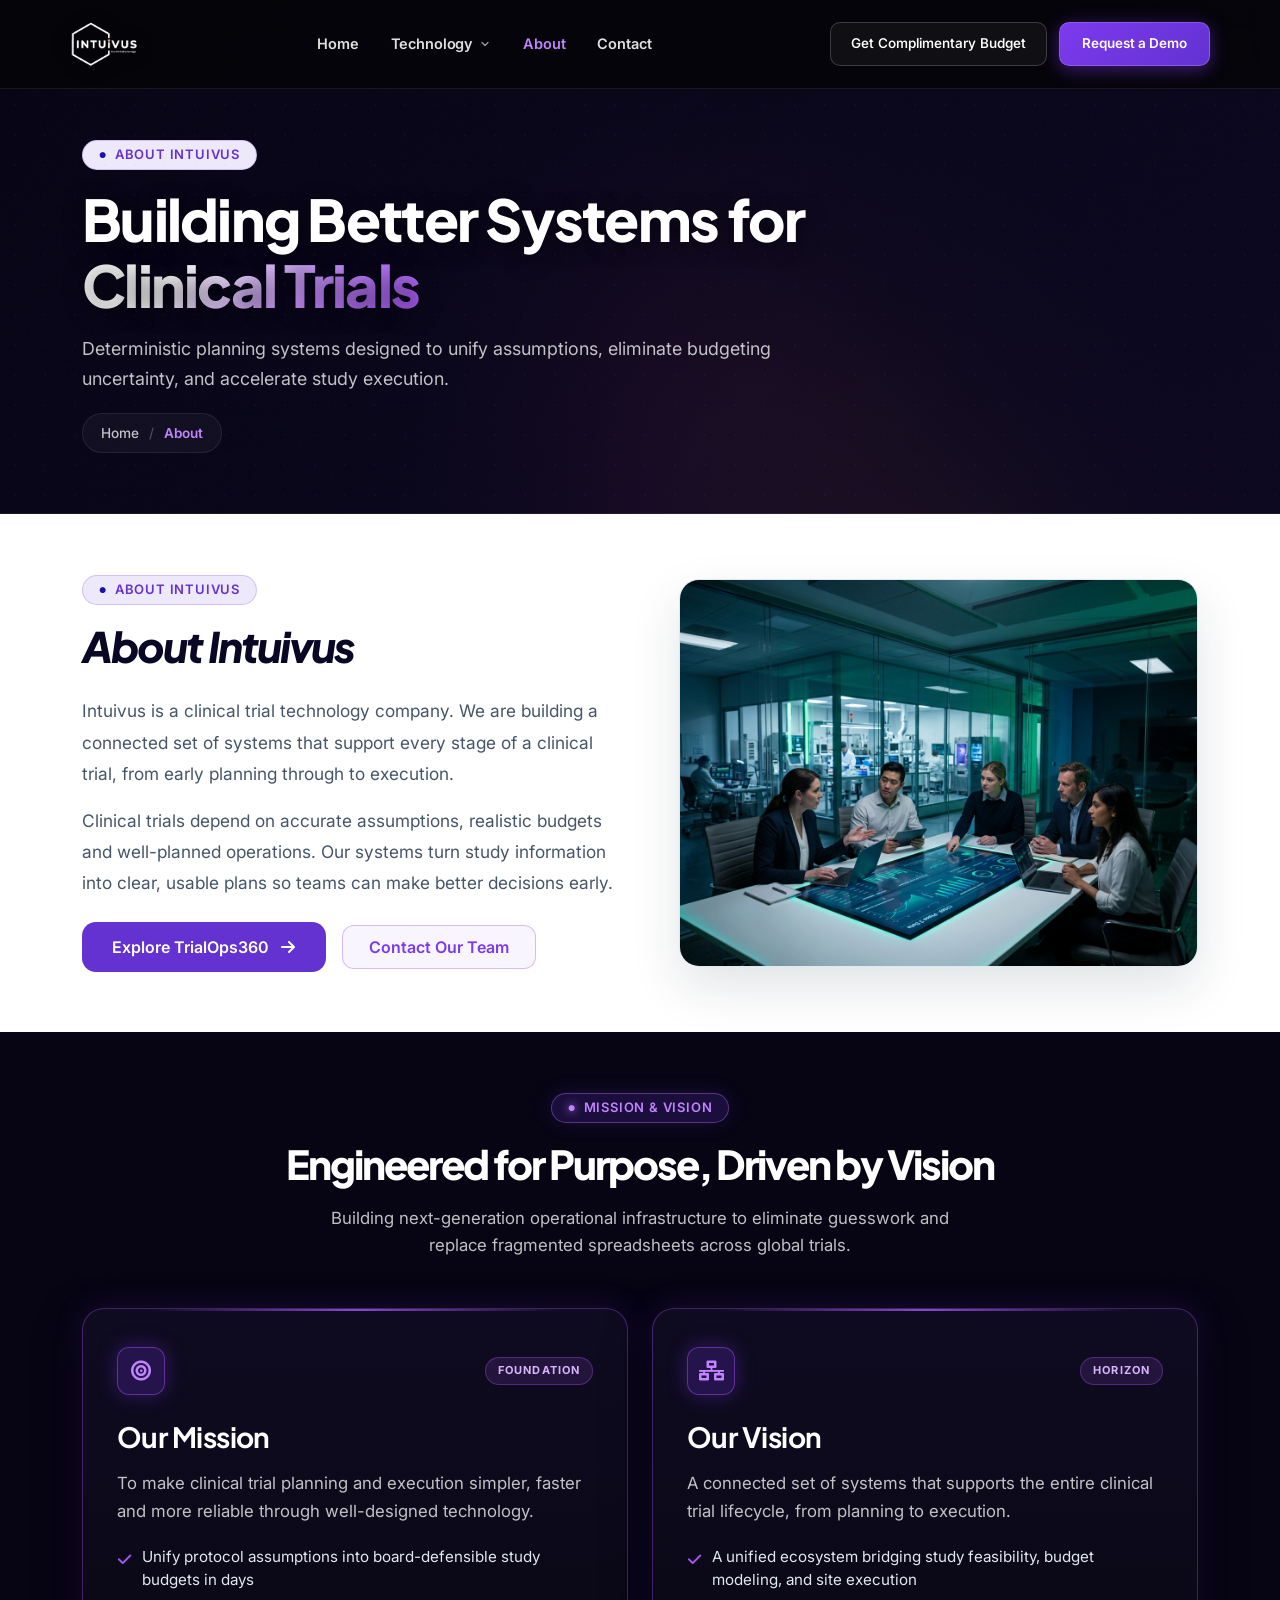
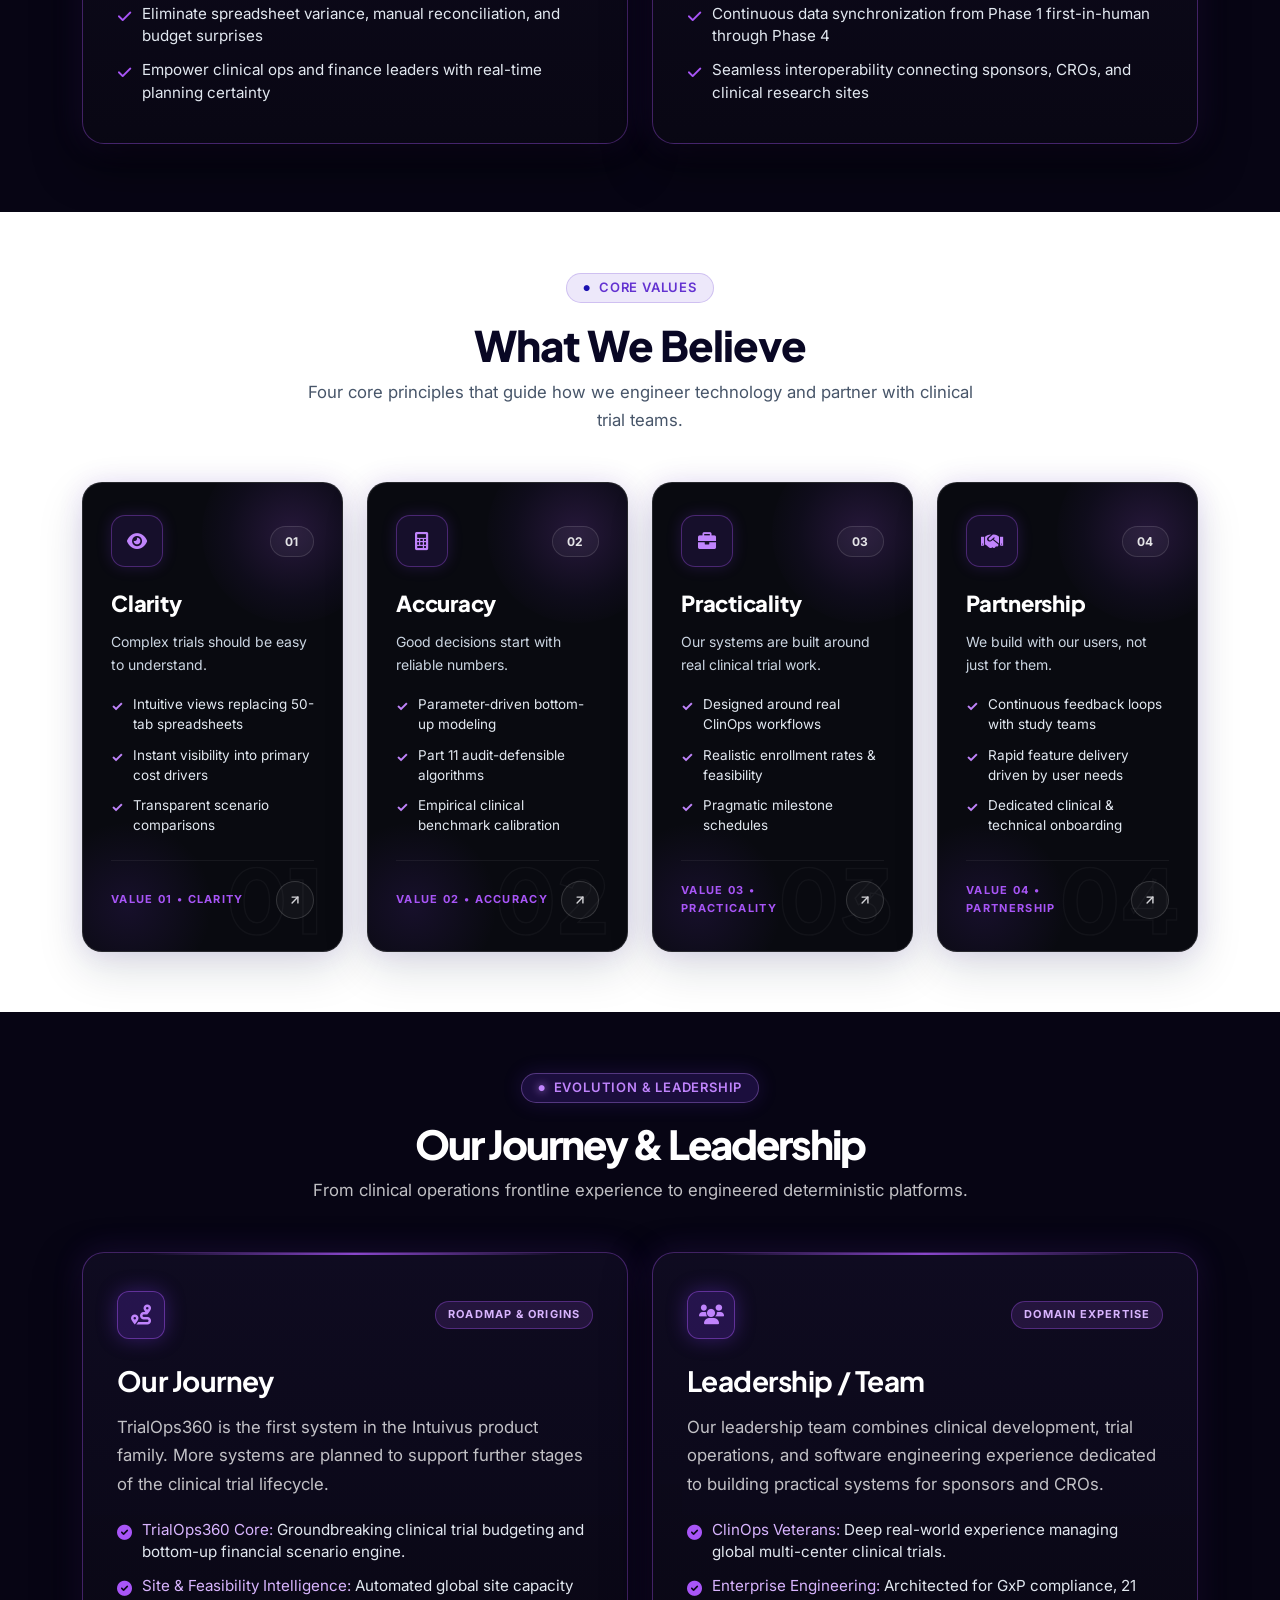
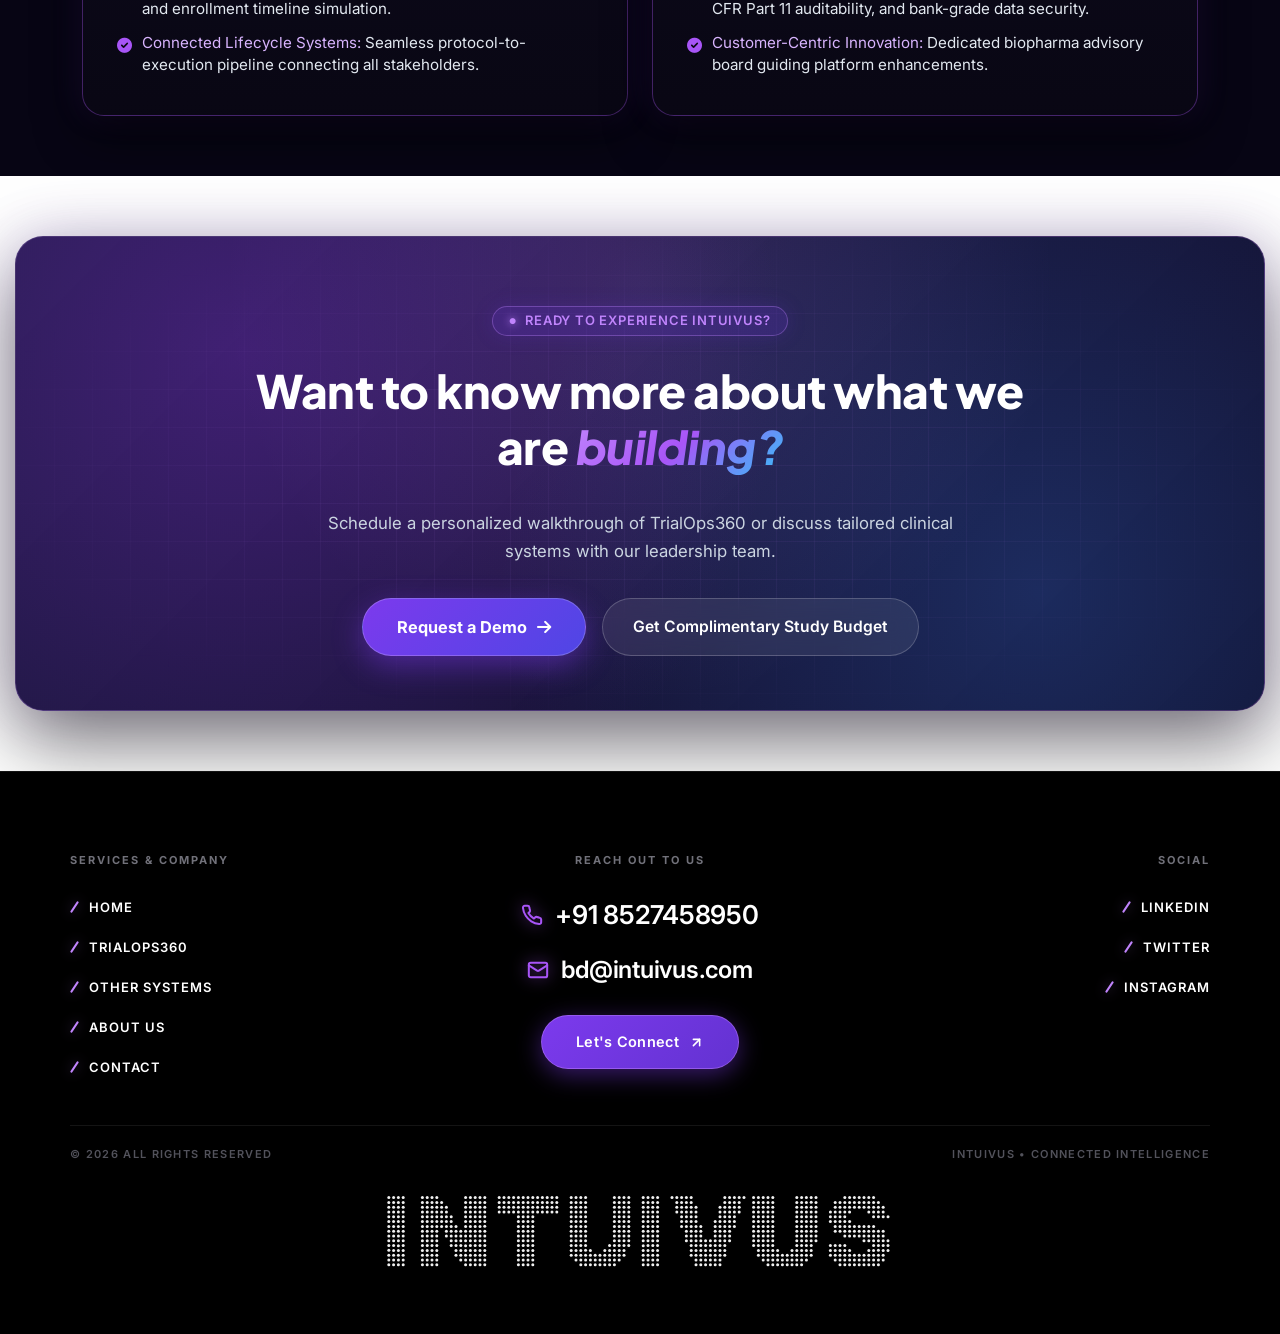
==== commit e4448712: "fix redesign inner pages" ====
--- a/about.html
+++ b/about.html
@@ -40,40 +40,56 @@
     <!-- Shared Header Placeholder -->
     <div id="site-header"></div>
 
-    <!-- Section 1: Header -->
-    <section class="page-title" style="background-image: url(images/background/page-title.png);">
+    <!-- Section 1: Modern Cosmic Header -->
+    <section class="page-title-modern">
       <div class="container">
-        <div class="title-outer">
-          <h1 class="title">About Intuivus</h1>
-          <p class="text">Building better systems for clinical trials.</p>
-          <ul class="page-breadcrumb">
+        <div class="title-outer text-start">
+          <span class="metrics-pill-badge mb-3">
+            <span class="badge-dot">●</span> About Intuivus
+          </span>
+          <h1 class="page-modern-title">Building Better Systems for <span class="gradient-text">Clinical Trials</span></h1>
+          <p class="page-modern-subtitle">Deterministic planning systems designed to unify assumptions, eliminate budgeting uncertainty, and accelerate study execution.</p>
+          <ul class="page-modern-breadcrumb">
             <li><a href="index.html">Home</a></li>
-            <li>About</li>
+            <li><span class="sep">/</span></li>
+            <li class="active">About</li>
           </ul>
         </div>
       </div>
     </section>
 
-    <!-- Section 2: Who We Are -->
-    <section class="about-section pt-60 pb-60" style="background: #ffffff; position: relative;">
+    <!-- Section 2: Who We Are (White Section) -->
+    <section class="about-section section-white pt-60 pb-60">
       <div class="container">
         <div class="row align-items-center">
-          <div class="col-xl-6 col-lg-6">
+          <!-- Left side content (matching home page) -->
+          <div class="col-xl-6 col-lg-6 about-reveal-wrap pe-xl-4" data-aos="fade-right" data-aos-duration="1000">
             <div class="sec-title mb-4">
-              <span class="sub-title"><span>About</span> Intuivus</span>
-              <h2 class="title" style="color: #0B2230; font-weight: 700;">Who We Are</h2>
-            </div>
-            <div class="text">
-              <p class="mb-0" style="color: #475569; font-size: 1.08rem; line-height: 1.8;">
-                Intuivus is a clinical trial technology company. We develop systems that help sponsors and CROs plan and run clinical trials more efficiently. Based in Boston, our team brings together clinical trial operations and software engineering experience to simplify study planning.
+              <span class="metrics-pill-badge mb-3">
+                <span class="badge-dot">●</span> About Intuivus
+              </span>
+              <h2 class="title about-reveal-title" style="color: #0B2230; font-weight: 700; font-size: clamp(28px, 4.2vw, 42px); line-height: 1.2;">About Intuivus</h2>
+            </div>
+            <div class="text mb-4">
+              <p class="mb-3 about-reveal-para" style="color: #475569; font-size: 1.08rem; line-height: 1.8;">
+                Intuivus is a clinical trial technology company. We are building a connected set of systems that support every stage of a clinical trial, from early planning through to execution.
               </p>
-            </div>
-          </div>
+              <p class="mb-3 about-reveal-para" style="color: #475569; font-size: 1.08rem; line-height: 1.8;">
+                Clinical trials depend on accurate assumptions, realistic budgets and well-planned operations. Our systems turn study information into clear, usable plans so teams can make better decisions early.
+              </p>
+            </div>
+            <div class="btn-box d-flex flex-wrap align-items-center gap-3 mt-4 about-reveal-btns">
+              <a class="btn-style-one" href="trialops360.html"><span class="btn-text">Explore TrialOps360 <i
+                    class="fa fa-arrow-right ms-2"></i></span></a>
+              <a class="btn-style-two" href="contact.html" style="display: inline-flex; align-items: center; border-radius: 12px; padding: 13px 26px; font-weight: 600; color: #7c3aed; border: 1.5px solid rgba(124, 58, 237, 0.3); background: rgba(124, 58, 237, 0.05); text-decoration: none;">Contact Our Team</a>
+            </div>
+          </div>
+          <!-- Right side image (matching home page styling) -->
           <div class="col-xl-6 col-lg-6 mt-5 mt-lg-0">
-            <div class="about-image-wrapper position-relative ps-xl-4">
+            <div class="about-image-wrapper position-relative ps-xl-4" data-aos="fade-left" data-aos-duration="1000">
               <div class="image-inner position-relative"
                 style="border-radius: 20px; overflow: hidden; box-shadow: 0 20px 50px rgba(11, 34, 48, 0.12); border: 1px solid #e2e8f0;">
-                <img src="images/resource/about-clinical-research.jpg" alt="Intuivus Clinical Trial Technology"
+                <img src="images/resource/about-clinical-research.jpg" alt="Intuivus Clinical Research Team"
                   class="w-100 h-auto" style="display: block; object-fit: cover;">
               </div>
             </div>
@@ -82,150 +98,395 @@
       </div>
     </section>
 
-    <!-- Section 3: Our Mission, Section 4: Our Vision & Section 5: What We Believe (Original pillar-card-minimal cards) -->
-    <section class="why-us-section pt-60 pb-60">
+    <!-- Section 3: Our Mission & Our Vision (Dedicated Dark Section) -->
+    <section class="mission-vision-section section-dark pt-60 pb-60" style="background: #070514 !important;">
       <div class="container">
-        <div class="row g-4 mb-60">
-          <div class="col-lg-6 col-12">
-            <div class="pillar-card-minimal">
-              <div class="pillar-card-header">
-                <div class="pillar-card-icon">
-                  <i class="fa-solid fa-bullseye"></i>
-                </div>
-              </div>
-              <h2 class="pillar-card-title" style="font-size: 1.7rem;">Our Mission</h2>
-              <p class="pillar-card-thesis mb-0">
-                To make clinical trial planning and execution simpler, faster and more reliable through well-designed technology.
-              </p>
-            </div>
-          </div>
-
-          <div class="col-lg-6 col-12">
-            <div class="pillar-card-minimal">
-              <div class="pillar-card-header">
-                <div class="pillar-card-icon">
-                  <i class="fa-solid fa-network-wired"></i>
-                </div>
-              </div>
-              <h2 class="pillar-card-title" style="font-size: 1.7rem;">Our Vision</h2>
-              <p class="pillar-card-thesis mb-0">
-                A connected set of systems that supports the entire clinical trial lifecycle, from planning to execution.
-              </p>
-            </div>
-          </div>
-        </div>
-
-        <div class="sec-title text-center mb-40">
+        <div class="sec-title text-center light mb-5" data-aos="fade-up">
           <span class="metrics-pill-badge mb-3">
-            <span class="badge-dot">●</span> Values
+            <span class="badge-dot">●</span> Mission &amp; Vision
           </span>
-          <h2 class="title"
-            style="font-size: 2.5rem; font-weight: 800; color: #090724; line-height: 1.25; letter-spacing: -1px;">
+          <h2 class="title" style="color: #ffffff; font-weight: 800; font-size: clamp(26px, 4.5vw, 40px); line-height: 1.25;">
+            Engineered for Purpose, Driven by Vision
+          </h2>
+          <p class="text mx-auto mt-3" style="max-width: 680px; color: #94a3b8; font-size: 1.05rem; line-height: 1.65;">
+            Building next-generation operational infrastructure to eliminate guesswork and replace fragmented spreadsheets across global trials.
+          </p>
+        </div>
+
+        <div class="row g-4 mb-2">
+          <!-- Mission Card -->
+          <div class="col-lg-6 col-12" data-aos="fade-up" data-aos-delay="100">
+            <div class="cosmic-glow-card">
+              <div>
+                <div class="cosmic-glow-card-header">
+                  <div class="cosmic-glow-icon-box" aria-hidden="true">
+                    <i class="fa-solid fa-bullseye"></i>
+                  </div>
+                  <span class="cosmic-glow-pill">Foundation</span>
+                </div>
+                <h3 class="cosmic-glow-title">Our Mission</h3>
+                <p class="cosmic-glow-thesis">
+                  To make clinical trial planning and execution simpler, faster and more reliable through well-designed technology.
+                </p>
+                <ul class="cosmic-glow-list">
+                  <li class="cosmic-glow-item">
+                    <i class="fa-solid fa-check"></i>
+                    <span>Unify protocol assumptions into board-defensible study budgets in days</span>
+                  </li>
+                  <li class="cosmic-glow-item">
+                    <i class="fa-solid fa-check"></i>
+                    <span>Eliminate spreadsheet variance, manual reconciliation, and budget surprises</span>
+                  </li>
+                  <li class="cosmic-glow-item">
+                    <i class="fa-solid fa-check"></i>
+                    <span>Empower clinical ops and finance leaders with real-time planning certainty</span>
+                  </li>
+                </ul>
+              </div>
+            </div>
+          </div>
+
+          <!-- Vision Card -->
+          <div class="col-lg-6 col-12" data-aos="fade-up" data-aos-delay="200">
+            <div class="cosmic-glow-card">
+              <div>
+                <div class="cosmic-glow-card-header">
+                  <div class="cosmic-glow-icon-box" aria-hidden="true">
+                    <i class="fa-solid fa-network-wired"></i>
+                  </div>
+                  <span class="cosmic-glow-pill">Horizon</span>
+                </div>
+                <h3 class="cosmic-glow-title">Our Vision</h3>
+                <p class="cosmic-glow-thesis">
+                  A connected set of systems that supports the entire clinical trial lifecycle, from planning to execution.
+                </p>
+                <ul class="cosmic-glow-list">
+                  <li class="cosmic-glow-item">
+                    <i class="fa-solid fa-check"></i>
+                    <span>A unified ecosystem bridging study feasibility, budget modeling, and site execution</span>
+                  </li>
+                  <li class="cosmic-glow-item">
+                    <i class="fa-solid fa-check"></i>
+                    <span>Continuous data synchronization from Phase 1 first-in-human through Phase 4</span>
+                  </li>
+                  <li class="cosmic-glow-item">
+                    <i class="fa-solid fa-check"></i>
+                    <span>Seamless interoperability connecting sponsors, CROs, and clinical research sites</span>
+                  </li>
+                </ul>
+              </div>
+            </div>
+          </div>
+        </div>
+      </div>
+    </section>
+
+    <!-- Section 4: What We Believe (Dedicated White Section with Counting Cards) -->
+    <section class="values-section section-white pt-60 pb-60" style="background: #ffffff !important;">
+      <div class="container">
+        <div class="sec-title text-center mb-5" data-aos="fade-up">
+          <span class="metrics-pill-badge mb-3">
+            <span class="badge-dot">●</span> Core Values
+          </span>
+          <h2 class="title fw-bold" style="color: #0B2230; font-size: clamp(28px, 4.5vw, 42px); line-height: 1.25; letter-spacing: -1px;">
             What We Believe
           </h2>
+          <p class="text mx-auto mt-2" style="max-width: 680px; color: #64748b; font-size: 1.05rem; line-height: 1.65;">
+            Four core principles that guide how we engineer technology and partner with clinical trial teams.
+          </p>
         </div>
 
         <div class="row g-4 justify-content-center">
-          <div class="col-lg-3 col-md-6 col-12">
-            <div class="pillar-card-minimal">
-              <div class="pillar-card-header">
-                <div class="pillar-card-icon">
-                  <i class="fa-solid fa-eye"></i>
-                </div>
-              </div>
-              <h3 class="pillar-card-title">Clarity</h3>
-              <p class="pillar-card-thesis mb-0">Complex trials should be easy to understand.</p>
-            </div>
-          </div>
-
-          <div class="col-lg-3 col-md-6 col-12">
-            <div class="pillar-card-minimal">
-              <div class="pillar-card-header">
-                <div class="pillar-card-icon">
-                  <i class="fa-solid fa-calculator"></i>
-                </div>
-              </div>
-              <h3 class="pillar-card-title">Accuracy</h3>
-              <p class="pillar-card-thesis mb-0">Good decisions start with reliable numbers.</p>
-            </div>
-          </div>
-
-          <div class="col-lg-3 col-md-6 col-12">
-            <div class="pillar-card-minimal">
-              <div class="pillar-card-header">
-                <div class="pillar-card-icon">
-                  <i class="fa-solid fa-briefcase"></i>
-                </div>
-              </div>
-              <h3 class="pillar-card-title">Practicality</h3>
-              <p class="pillar-card-thesis mb-0">Our systems are built around real clinical trial work.</p>
-            </div>
-          </div>
-
-          <div class="col-lg-3 col-md-6 col-12">
-            <div class="pillar-card-minimal">
-              <div class="pillar-card-header">
-                <div class="pillar-card-icon">
-                  <i class="fa-solid fa-handshake"></i>
-                </div>
-              </div>
-              <h3 class="pillar-card-title">Partnership</h3>
-              <p class="pillar-card-thesis mb-0">We build with our users, not just for them.</p>
+          <!-- Card 1: Clarity (01) -->
+          <div class="col-xl-3 col-lg-6 col-md-6 col-12" data-aos="fade-up">
+            <div class="hyper-ref-card">
+              <span class="hyper-card-watermark" aria-hidden="true">01</span>
+              <div class="hyper-card-glow-bg" aria-hidden="true"></div>
+              <div class="hyper-card-glow-bg-bottom" aria-hidden="true"></div>
+              <div class="hyper-card-content">
+                <div>
+                  <div class="hyper-card-top-row">
+                    <div class="hyper-card-icon-box" aria-hidden="true">
+                      <i class="fa-solid fa-eye" style="font-size: 18px;"></i>
+                    </div>
+                    <span class="hyper-card-badge-pill">01</span>
+                  </div>
+                  <h3 class="hyper-card-title">Clarity</h3>
+                  <p class="hyper-card-desc">Complex trials should be easy to understand.</p>
+                  <ul class="hyper-card-points">
+                    <li class="hyper-card-point-item">
+                      <span class="hyper-card-check">✓</span>
+                      <span>Intuitive views replacing 50-tab spreadsheets</span>
+                    </li>
+                    <li class="hyper-card-point-item">
+                      <span class="hyper-card-check">✓</span>
+                      <span>Instant visibility into primary cost drivers</span>
+                    </li>
+                    <li class="hyper-card-point-item">
+                      <span class="hyper-card-check">✓</span>
+                      <span>Transparent scenario comparisons</span>
+                    </li>
+                  </ul>
+                </div>
+                <div class="hyper-card-footer mt-4">
+                  <span class="hyper-card-footer-label">VALUE 01 &bull; CLARITY</span>
+                  <div class="hyper-card-arrow-btn" aria-label="Learn more about Clarity">
+                    <svg width="14" height="14" viewBox="0 0 24 24" fill="none" stroke="currentColor" stroke-width="2.4" stroke-linecap="round" stroke-linejoin="round">
+                      <line x1="7" y1="17" x2="17" y2="7"></line>
+                      <polyline points="7 7 17 7 17 17"></polyline>
+                    </svg>
+                  </div>
+                </div>
+              </div>
+            </div>
+          </div>
+
+          <!-- Card 2: Accuracy (02) -->
+          <div class="col-xl-3 col-lg-6 col-md-6 col-12" data-aos="fade-up">
+            <div class="hyper-ref-card">
+              <span class="hyper-card-watermark" aria-hidden="true">02</span>
+              <div class="hyper-card-glow-bg" aria-hidden="true"></div>
+              <div class="hyper-card-glow-bg-bottom" aria-hidden="true"></div>
+              <div class="hyper-card-content">
+                <div>
+                  <div class="hyper-card-top-row">
+                    <div class="hyper-card-icon-box" aria-hidden="true">
+                      <i class="fa-solid fa-calculator" style="font-size: 18px;"></i>
+                    </div>
+                    <span class="hyper-card-badge-pill">02</span>
+                  </div>
+                  <h3 class="hyper-card-title">Accuracy</h3>
+                  <p class="hyper-card-desc">Good decisions start with reliable numbers.</p>
+                  <ul class="hyper-card-points">
+                    <li class="hyper-card-point-item">
+                      <span class="hyper-card-check">✓</span>
+                      <span>Parameter-driven bottom-up modeling</span>
+                    </li>
+                    <li class="hyper-card-point-item">
+                      <span class="hyper-card-check">✓</span>
+                      <span>Part 11 audit-defensible algorithms</span>
+                    </li>
+                    <li class="hyper-card-point-item">
+                      <span class="hyper-card-check">✓</span>
+                      <span>Empirical clinical benchmark calibration</span>
+                    </li>
+                  </ul>
+                </div>
+                <div class="hyper-card-footer mt-4">
+                  <span class="hyper-card-footer-label">VALUE 02 &bull; ACCURACY</span>
+                  <div class="hyper-card-arrow-btn" aria-label="Learn more about Accuracy">
+                    <svg width="14" height="14" viewBox="0 0 24 24" fill="none" stroke="currentColor" stroke-width="2.4" stroke-linecap="round" stroke-linejoin="round">
+                      <line x1="7" y1="17" x2="17" y2="7"></line>
+                      <polyline points="7 7 17 7 17 17"></polyline>
+                    </svg>
+                  </div>
+                </div>
+              </div>
+            </div>
+          </div>
+
+          <!-- Card 3: Practicality (03) -->
+          <div class="col-xl-3 col-lg-6 col-md-6 col-12" data-aos="fade-up">
+            <div class="hyper-ref-card">
+              <span class="hyper-card-watermark" aria-hidden="true">03</span>
+              <div class="hyper-card-glow-bg" aria-hidden="true"></div>
+              <div class="hyper-card-glow-bg-bottom" aria-hidden="true"></div>
+              <div class="hyper-card-content">
+                <div>
+                  <div class="hyper-card-top-row">
+                    <div class="hyper-card-icon-box" aria-hidden="true">
+                      <i class="fa-solid fa-briefcase" style="font-size: 18px;"></i>
+                    </div>
+                    <span class="hyper-card-badge-pill">03</span>
+                  </div>
+                  <h3 class="hyper-card-title">Practicality</h3>
+                  <p class="hyper-card-desc">Our systems are built around real clinical trial work.</p>
+                  <ul class="hyper-card-points">
+                    <li class="hyper-card-point-item">
+                      <span class="hyper-card-check">✓</span>
+                      <span>Designed around real ClinOps workflows</span>
+                    </li>
+                    <li class="hyper-card-point-item">
+                      <span class="hyper-card-check">✓</span>
+                      <span>Realistic enrollment rates &amp; feasibility</span>
+                    </li>
+                    <li class="hyper-card-point-item">
+                      <span class="hyper-card-check">✓</span>
+                      <span>Pragmatic milestone schedules</span>
+                    </li>
+                  </ul>
+                </div>
+                <div class="hyper-card-footer mt-4">
+                  <span class="hyper-card-footer-label">VALUE 03 &bull; PRACTICALITY</span>
+                  <div class="hyper-card-arrow-btn" aria-label="Learn more about Practicality">
+                    <svg width="14" height="14" viewBox="0 0 24 24" fill="none" stroke="currentColor" stroke-width="2.4" stroke-linecap="round" stroke-linejoin="round">
+                      <line x1="7" y1="17" x2="17" y2="7"></line>
+                      <polyline points="7 7 17 7 17 17"></polyline>
+                    </svg>
+                  </div>
+                </div>
+              </div>
+            </div>
+          </div>
+
+          <!-- Card 4: Partnership (04) -->
+          <div class="col-xl-3 col-lg-6 col-md-6 col-12" data-aos="fade-up">
+            <div class="hyper-ref-card">
+              <span class="hyper-card-watermark" aria-hidden="true">04</span>
+              <div class="hyper-card-glow-bg" aria-hidden="true"></div>
+              <div class="hyper-card-glow-bg-bottom" aria-hidden="true"></div>
+              <div class="hyper-card-content">
+                <div>
+                  <div class="hyper-card-top-row">
+                    <div class="hyper-card-icon-box" aria-hidden="true">
+                      <i class="fa-solid fa-handshake" style="font-size: 18px;"></i>
+                    </div>
+                    <span class="hyper-card-badge-pill">04</span>
+                  </div>
+                  <h3 class="hyper-card-title">Partnership</h3>
+                  <p class="hyper-card-desc">We build with our users, not just for them.</p>
+                  <ul class="hyper-card-points">
+                    <li class="hyper-card-point-item">
+                      <span class="hyper-card-check">✓</span>
+                      <span>Continuous feedback loops with study teams</span>
+                    </li>
+                    <li class="hyper-card-point-item">
+                      <span class="hyper-card-check">✓</span>
+                      <span>Rapid feature delivery driven by user needs</span>
+                    </li>
+                    <li class="hyper-card-point-item">
+                      <span class="hyper-card-check">✓</span>
+                      <span>Dedicated clinical &amp; technical onboarding</span>
+                    </li>
+                  </ul>
+                </div>
+                <div class="hyper-card-footer mt-4">
+                  <span class="hyper-card-footer-label">VALUE 04 &bull; PARTNERSHIP</span>
+                  <div class="hyper-card-arrow-btn" aria-label="Learn more about Partnership">
+                    <svg width="14" height="14" viewBox="0 0 24 24" fill="none" stroke="currentColor" stroke-width="2.4" stroke-linecap="round" stroke-linejoin="round">
+                      <line x1="7" y1="17" x2="17" y2="7"></line>
+                      <polyline points="7 7 17 7 17 17"></polyline>
+                    </svg>
+                  </div>
+                </div>
+              </div>
             </div>
           </div>
         </div>
       </div>
     </section>
 
-    <!-- Section 6: Our Journey & Section 7: Leadership / Team -->
-    <section class="about-section pt-60 pb-60" style="background: #ffffff; position: relative;">
+    <!-- Section 5: Our Journey & Leadership / Team (Dedicated Dark Section with Glowing Effect) -->
+    <section class="journey-team-section section-dark pt-60 pb-60" style="background: #070514 !important;">
       <div class="container">
+        <div class="sec-title text-center light mb-5" data-aos="fade-up">
+          <span class="metrics-pill-badge mb-3">
+            <span class="badge-dot">●</span> Evolution &amp; Leadership
+          </span>
+          <h2 class="title" style="color: #ffffff; font-weight: 800; font-size: clamp(26px, 4.5vw, 40px); line-height: 1.25;">
+            Our Journey &amp; Leadership
+          </h2>
+          <p class="text mx-auto mt-2" style="max-width: 680px; color: #94a3b8; font-size: 1.05rem; line-height: 1.65;">
+            From clinical operations frontline experience to engineered deterministic platforms.
+          </p>
+        </div>
+
         <div class="row g-4">
-          <div class="col-lg-6 col-12">
-            <div class="pillar-card-minimal">
-              <div class="pillar-card-header">
-                <div class="pillar-card-icon">
-                  <i class="fa-solid fa-route"></i>
-                </div>
-              </div>
-              <h2 class="pillar-card-title" style="font-size: 1.7rem;">Our Journey</h2>
-              <p class="pillar-card-thesis mb-0">
-                TrialOps360 is the first system in the Intuivus product family. More systems are planned to support further stages of the clinical trial lifecycle.
-              </p>
-            </div>
-          </div>
-
-          <div class="col-lg-6 col-12">
-            <div class="pillar-card-minimal">
-              <div class="pillar-card-header">
-                <div class="pillar-card-icon">
-                  <i class="fa-solid fa-users"></i>
-                </div>
-              </div>
-              <h2 class="pillar-card-title" style="font-size: 1.7rem;">Leadership / Team</h2>
-              <p class="pillar-card-thesis mb-0">
-                Our leadership team combines clinical development, trial operations, and software engineering experience dedicated to building practical systems for sponsors and CROs.
-              </p>
+          <!-- Journey Card -->
+          <div class="col-lg-6 col-12" data-aos="fade-up" data-aos-delay="100">
+            <div class="cosmic-glow-card">
+              <div>
+                <div class="cosmic-glow-card-header">
+                  <div class="cosmic-glow-icon-box" aria-hidden="true">
+                    <i class="fa-solid fa-route"></i>
+                  </div>
+                  <span class="cosmic-glow-pill">Roadmap &amp; Origins</span>
+                </div>
+                <h3 class="cosmic-glow-title">Our Journey</h3>
+                <p class="cosmic-glow-thesis">
+                  TrialOps360 is the first system in the Intuivus product family. More systems are planned to support further stages of the clinical trial lifecycle.
+                </p>
+                <ul class="cosmic-glow-list">
+                  <li class="cosmic-glow-item">
+                    <i class="fa-solid fa-circle-check"></i>
+                    <span><strong>TrialOps360 Core:</strong> Groundbreaking clinical trial budgeting and bottom-up financial scenario engine.</span>
+                  </li>
+                  <li class="cosmic-glow-item">
+                    <i class="fa-solid fa-circle-check"></i>
+                    <span><strong>Site &amp; Feasibility Intelligence:</strong> Automated global site capacity and enrollment timeline simulation.</span>
+                  </li>
+                  <li class="cosmic-glow-item">
+                    <i class="fa-solid fa-circle-check"></i>
+                    <span><strong>Connected Lifecycle Systems:</strong> Seamless protocol-to-execution pipeline connecting all stakeholders.</span>
+                  </li>
+                </ul>
+              </div>
+            </div>
+          </div>
+
+          <!-- Leadership Card -->
+          <div class="col-lg-6 col-12" data-aos="fade-up" data-aos-delay="200">
+            <div class="cosmic-glow-card">
+              <div>
+                <div class="cosmic-glow-card-header">
+                  <div class="cosmic-glow-icon-box" aria-hidden="true">
+                    <i class="fa-solid fa-users"></i>
+                  </div>
+                  <span class="cosmic-glow-pill">Domain Expertise</span>
+                </div>
+                <h3 class="cosmic-glow-title">Leadership / Team</h3>
+                <p class="cosmic-glow-thesis">
+                  Our leadership team combines clinical development, trial operations, and software engineering experience dedicated to building practical systems for sponsors and CROs.
+                </p>
+                <ul class="cosmic-glow-list">
+                  <li class="cosmic-glow-item">
+                    <i class="fa-solid fa-circle-check"></i>
+                    <span><strong>ClinOps Veterans:</strong> Deep real-world experience managing global multi-center clinical trials.</span>
+                  </li>
+                  <li class="cosmic-glow-item">
+                    <i class="fa-solid fa-circle-check"></i>
+                    <span><strong>Enterprise Engineering:</strong> Architected for GxP compliance, 21 CFR Part 11 auditability, and bank-grade data security.</span>
+                  </li>
+                  <li class="cosmic-glow-item">
+                    <i class="fa-solid fa-circle-check"></i>
+                    <span><strong>Customer-Centric Innovation:</strong> Dedicated biopharma advisory board guiding platform enhancements.</span>
+                  </li>
+                </ul>
+              </div>
             </div>
           </div>
         </div>
       </div>
     </section>
 
-    <!-- Section 8: Call to Action -->
-    <section class="cta-section-layout1 pt-60 pb-60">
-      <div class="shape1 bounce-x"><img src="images/icons/shape-45.png" alt="" loading="lazy"></div>
+    <!-- Section 6: Redesigned Call to Action (White Section framing Cosmic Card) -->
+    <section class="cta-section-layout1 section-white pt-60 pb-60">
       <div class="large-container">
-        <div class="outer-box">
-          <div class="bg-image bg"><img src="images/background/cta4-bg-intuivus.jpg" alt="" loading="lazy"></div>
-          <div class="sec-title text-center light mb-0">
-            <div class="h2 title">Want to know more about what we are building?</div>
-          </div>
-          <div class="cta-action-wrap text-center mt-4 pt-1">
-            <div class="d-flex flex-wrap align-items-center justify-content-center gap-3">
-              <a href="contact.html" class="btn-style-one theme-btn">
-                <span class="btn-text">Contact Us <i class="fa fa-arrow-right ms-2"></i></span>
-              </a>
+        <div class="outer-box position-relative" data-aos="fade-up">
+          <div class="cta-aurora-glow"></div>
+          <div class="cta-grid-lines"></div>
+          <div class="position-relative" style="z-index: 2;">
+            <div class="sec-title text-center light mb-0">
+              <span class="metrics-pill-badge mb-3">
+                <span class="badge-dot">●</span> READY TO EXPERIENCE INTUIVUS?
+              </span>
+              <h2 class="title" style="font-size: clamp(28px, 4.2vw, 44px); font-weight: 800; color: #ffffff; line-height: 1.2; letter-spacing: -1px; max-width: 820px; margin: 0 auto 16px;">
+                Want to know more about what we are <span class="cta-title-gradient">building?</span>
+              </h2>
+              <p class="text mx-auto" style="max-width: 680px; color: #cbd5e1; font-size: 1.05rem; line-height: 1.65;">
+                Schedule a personalized walkthrough of TrialOps360 or discuss tailored clinical systems with our leadership team.
+              </p>
+            </div>
+            <div class="cta-action-wrap text-center mt-4 pt-2">
+              <div class="d-flex flex-wrap align-items-center justify-content-center gap-3">
+                <a href="contact.html?enquiry=demo" class="cta-action-btn-primary">
+                  <span>Request a Demo</span>
+                  <i class="fa-solid fa-arrow-right"></i>
+                </a>
+                <a href="contact.html?enquiry=budget" class="cta-action-btn-secondary">
+                  <span>Get Complimentary Study Budget</span>
+                </a>
+              </div>
             </div>
           </div>
         </div>
--- a/css/style.css
+++ b/css/style.css
@@ -5313,20 +5313,8 @@
 }
 
 .main-menu .navigation>li.dropdown>a:after {
-  content: "\f107";
-  font-family: "Font Awesome 6 Pro";
-  font-size: 12px;
-  font-weight: 900;
-  height: 20px;
-  line-height: 24px;
-  margin-top: -2px;
-  position: absolute;
-  right: -14px;
-  top: 50%;
-  width: 10px;
-  z-index: 5;
-  -webkit-transform: translateY(-50%);
-  transform: translateY(-50%);
+  content: none !important;
+  display: none !important;
 }
 
 .main-menu .navigation>li.dropdown:hover>ul {
@@ -5376,7 +5364,7 @@
   display: block;
   font-size: 16px;
   font-weight: 400;
-  margin: 0 30px;
+  /* margin: 0 30px; */
   padding: 10px 0px;
   line-height: 29px;
   position: relative;
@@ -24088,7 +24076,7 @@
     linear-gradient(to right, rgba(99, 50, 209, 0.035) 1px, transparent 1px),
     linear-gradient(to bottom, rgba(99, 50, 209, 0.035) 1px, transparent 1px) !important;
   background-size: 100% 100%, 100% 100%, 24px 24px, 24px 24px, 24px 24px !important;
-  padding: 100px 0 !important;
+  padding: 60px 0 !important;
   border-top: 1px solid rgba(139, 92, 246, 0.12) !important;
   border-bottom: 1px solid rgba(139, 92, 246, 0.12) !important;
   overflow: hidden;
@@ -24262,19 +24250,13 @@
 
 
 /* ==========================================================================
-   ABOUT INTUIVUS SECTION WITH REFINED ARCHITECTURAL TEXTURE
+   ABOUT INTUIVUS SECTION (CLEAN NORMAL BACKGROUND - TEXTURE REMOVED)
    ========================================================================== */
 .about-section,
 .about-section#about {
   position: relative;
-  background-color: #FAFBFD !important;
-  background-image:
-    radial-gradient(rgba(124, 58, 237, 0.08) 1.2px, transparent 1.2px),
-    radial-gradient(circle at 85% 15%, rgba(124, 58, 237, 0.06) 0%, transparent 45%),
-    radial-gradient(circle at 10% 85%, rgba(99, 50, 209, 0.05) 0%, transparent 45%),
-    linear-gradient(to right, rgba(99, 50, 209, 0.025) 1px, transparent 1px),
-    linear-gradient(to bottom, rgba(99, 50, 209, 0.025) 1px, transparent 1px) !important;
-  background-size: 28px 28px, 100% 100%, 100% 100%, 28px 28px, 28px 28px !important;
+  background-color: #ffffff !important;
+  background-image: none !important;
   overflow: hidden;
 }
 
@@ -24628,9 +24610,9 @@
   position: relative;
   z-index: 10;
   width: 100%;
-  max-width: 1440px;
+  max-width: 1320px;
   margin: 0 auto;
-  padding: 0 40px;
+  padding: 0 20px;
   box-sizing: border-box;
 }
 
@@ -24731,9 +24713,21 @@
 /* ==========================================================================
    4-STEP PROTOCOL SYNOPSIS CARDS (EXACT IMAGE 1 SPECIFICATION)
    ========================================================================== */
-.synopsis-flow-section {
-  background: #050508 !important;
-  position: relative;
+.synopsis-flow-section,
+.metrics-section.synopsis-flow-section,
+#metrics {
+  background-color: #060412 !important;
+  background-image:
+    radial-gradient(rgba(168, 85, 247, 0.22) 1.2px, transparent 1.2px),
+    radial-gradient(circle at 15% 20%, rgba(124, 58, 237, 0.20) 0%, transparent 45%),
+    radial-gradient(circle at 85% 75%, rgba(99, 50, 209, 0.18) 0%, transparent 45%),
+    radial-gradient(circle at 50% 50%, rgba(168, 85, 247, 0.08) 0%, transparent 60%),
+    linear-gradient(to right, rgba(139, 92, 246, 0.05) 1px, transparent 1px),
+    linear-gradient(to bottom, rgba(139, 92, 246, 0.05) 1px, transparent 1px) !important;
+  background-size: 28px 28px, 100% 100%, 100% 100%, 100% 100%, 28px 28px, 28px 28px !important;
+  position: relative !important;
+  border-top: 1px solid rgba(139, 92, 246, 0.18) !important;
+  border-bottom: 1px solid rgba(139, 92, 246, 0.18) !important;
   z-index: 10;
 }
 
@@ -25031,7 +25025,7 @@
 
 /* ==========================================================================
    TYCOON STYLE FOOTER WITH DOTTED PARTICLE BRAND (THEME PURPLE ACCENT)
-   ========================================================================== */
+     ========================================================================== */
 
 .tycoon-footer {
   background: #000000 !important;
--- a/css/responsive-fixes.css
+++ b/css/responsive-fixes.css
@@ -269,6 +269,103 @@
   color: #E2E8F0 !important;
 }
 
+/* ==========================================================================
+   HERO SLIDER CONTAINER ALIGNMENT (Match standard site container)
+   ========================================================================== */
+.hyper-slide-inner,
+.hyper-slide-inner.container {
+  position: relative !important;
+  z-index: 10 !important;
+  width: 100% !important;
+  margin-left: auto !important;
+  margin-right: auto !important;
+  box-sizing: border-box !important;
+}
+
+@media (min-width: 1400px) {
+  .hyper-slide-inner,
+  .hyper-slide-inner.container {
+    max-width: 1320px !important;
+    padding-left: 20px !important;
+    padding-right: 20px !important;
+  }
+}
+
+@media (min-width: 1200px) and (max-width: 1399.98px) {
+  .hyper-slide-inner,
+  .hyper-slide-inner.container {
+    max-width: 1140px !important;
+    padding-left: 15px !important;
+    padding-right: 15px !important;
+  }
+}
+
+@media (min-width: 992px) and (max-width: 1199.98px) {
+  .hyper-slide-inner,
+  .hyper-slide-inner.container {
+    max-width: 960px !important;
+    padding-left: 15px !important;
+    padding-right: 15px !important;
+  }
+}
+
+@media (min-width: 768px) and (max-width: 991.98px) {
+  .hyper-slide-inner,
+  .hyper-slide-inner.container {
+    max-width: 720px !important;
+    padding-left: 15px !important;
+    padding-right: 15px !important;
+  }
+}
+
+@media (max-width: 767.98px) {
+  .hyper-slide-inner,
+  .hyper-slide-inner.container {
+    max-width: 100% !important;
+    padding-left: 16px !important;
+    padding-right: 16px !important;
+  }
+}
+
+.hyper-split-row {
+  gap: clamp(24px, 3.5vw, 48px) !important;
+}
+
+.hyper-col-left {
+  flex: 1 1 56% !important;
+  max-width: 660px !important;
+}
+
+.hyper-col-right {
+  flex: 1 1 44% !important;
+  max-width: 500px !important;
+}
+
+/* Bottom pagination bar container */
+.hyper-bottom-bar {
+  position: absolute !important;
+  bottom: 28px !important;
+  left: 0 !important;
+  width: 100% !important;
+  z-index: 25 !important;
+  pointer-events: none !important;
+}
+
+.hyper-bottom-inner {
+  display: flex !important;
+  align-items: center !important;
+  justify-content: flex-start !important;
+  pointer-events: auto !important;
+}
+
+/* Nav arrows positioning: elegant clearance from container */
+.hyper-nav-prev {
+  left: clamp(16px, 2.5vw, 36px) !important;
+}
+
+.hyper-nav-next {
+  right: clamp(16px, 2.5vw, 36px) !important;
+}
 
 /* ==========================================================================
    FULL MOBILE RESPONSIVENESS FIXES (Screen <= 991px & iPhone SE 375px)
@@ -463,6 +560,240 @@
 }
 
 /* ==========================================================================
+   UNIFORM 60PX SECTION PADDING (Consistent vertical rhythm across all sections)
+   ========================================================================== */
+.about-section,
+#about,
+.metrics-section,
+.metrics-section.synopsis-flow-section,
+#metrics,
+.why-us-section,
+.why-us-section#our-approach,
+#our-approach,
+.clients-section.clients-orbital-strip,
+.trialops-canvas-section,
+#flagship-product,
+.modular-products-section,
+#products,
+.testimonial-section,
+#who-it-is-for,
+.cta-section-layout1,
+#cta {
+  padding-top: 60px !important;
+  padding-bottom: 60px !important;
+}
+
+@media (max-width: 767.98px) {
+  .about-section,
+  #about,
+  .metrics-section,
+  .metrics-section.synopsis-flow-section,
+  #metrics,
+  .why-us-section,
+  .why-us-section#our-approach,
+  #our-approach,
+  .clients-section.clients-orbital-strip,
+  .trialops-canvas-section,
+  #flagship-product,
+  .modular-products-section,
+  #products,
+  .testimonial-section,
+  #who-it-is-for,
+  .cta-section-layout1,
+  #cta {
+    padding-top: 45px !important;
+    padding-bottom: 45px !important;
+  }
+}
+
+/* ==========================================================================
+   DEMONSTRATED IMPACT METRICS SECTION STYLES
+   ========================================================================== */
+.metrics-section.synopsis-flow-section {
+  padding: 60px 0 !important;
+}
+
+.metrics-section .sec-title {
+  margin-bottom: 30px !important;
+}
+
+.metrics-section.synopsis-flow-section .hyper-ref-card,
+.metrics-section .hyper-ref-card {
+  min-height: auto !important;
+  height: 100% !important;
+  padding: 24px 20px 22px !important;
+  display: flex !important;
+  flex-direction: column !important;
+  justify-content: center !important;
+  align-items: center !important;
+  text-align: center !important;
+  border-radius: 20px !important;
+}
+
+.metrics-section .hyper-card-content {
+  display: flex !important;
+  flex-direction: column !important;
+  justify-content: center !important;
+  align-items: center !important;
+  text-align: center !important;
+  width: 100% !important;
+  height: auto !important;
+}
+
+.hyper-stat-number,
+.metrics-section .hyper-stat-number {
+  font-size: clamp(30px, 2.4vw, 36px) !important;
+  font-weight: 500 !important;
+  line-height: 1.1 !important;
+  letter-spacing: -0.01em !important;
+  color: #FFFFFF !important;
+  margin: 0 0 8px 0 !important;
+  background: linear-gradient(135deg, #FFFFFF 30%, #E9D5FF 70%, #C084FC 100%) !important;
+  -webkit-background-clip: text !important;
+  -webkit-text-fill-color: transparent !important;
+  display: inline-block !important;
+  text-shadow: none !important;
+  transition: all 0.3s ease !important;
+}
+
+.hyper-ref-card:hover .hyper-stat-number,
+.metrics-section .hyper-ref-card:hover .hyper-stat-number {
+  background: linear-gradient(135deg, #FFFFFF 15%, #F3E8FF 55%, #C084FC 100%) !important;
+  -webkit-background-clip: text !important;
+  -webkit-text-fill-color: transparent !important;
+  transform: none !important;
+}
+
+.metrics-section .hyper-card-title {
+  font-size: 1.15rem !important;
+  font-weight: 700 !important;
+  color: #FFFFFF !important;
+  margin: 0 0 10px 0 !important;
+  text-align: center !important;
+  line-height: 1.35 !important;
+  letter-spacing: -0.01em !important;
+}
+
+.metrics-section .hyper-step-tags {
+  margin-top: 0 !important;
+  display: flex !important;
+  justify-content: center !important;
+  width: 100% !important;
+}
+
+.metrics-section .hyper-tag {
+  font-size: 0.8rem !important;
+  font-weight: 500 !important;
+  padding: 4px 14px !important;
+  border-radius: 9999px !important;
+  background: rgba(255, 255, 255, 0.05) !important;
+  border: 1px solid rgba(255, 255, 255, 0.1) !important;
+  color: #94A3B8 !important;
+  letter-spacing: 0.2px !important;
+  transition: all 0.3s ease !important;
+}
+
+.metrics-section .hyper-ref-card:hover .hyper-tag {
+  background: rgba(168, 85, 247, 0.15) !important;
+  border-color: rgba(192, 132, 252, 0.4) !important;
+  color: #E9D5FF !important;
+}
+
+@media (max-width: 767px) {
+  .metrics-section.synopsis-flow-section {
+    padding: 45px 0 50px !important;
+  }
+  .metrics-section .sec-title {
+    margin-bottom: 24px !important;
+  }
+  .metrics-section.synopsis-flow-section .hyper-ref-card,
+  .metrics-section .hyper-ref-card {
+    padding: 20px 16px 18px !important;
+  }
+  .hyper-stat-number,
+  .metrics-section .hyper-stat-number {
+    font-size: clamp(26px, 6.5vw, 32px) !important;
+    font-weight: 500 !important;
+    margin-bottom: 6px !important;
+  }
+  .metrics-section .hyper-card-title {
+    font-size: 1.05rem !important;
+    margin-bottom: 8px !important;
+  }
+}
+
+/* ==========================================================================
+   UNIFIED HEADING PILL BADGES (Matching Image: • OUR APPROACH)
+   ========================================================================== */
+.metrics-pill-badge,
+.sec-title .sub-title {
+  display: inline-flex !important;
+  align-items: center !important;
+  justify-content: center !important;
+  gap: 8px !important;
+  background: #EDE8FA !important;
+  border: 1px solid rgba(99, 50, 209, 0.22) !important;
+  color: #6332D1 !important;
+  font-family: 'Inter', -apple-system, BlinkMacSystemFont, sans-serif !important;
+  font-size: 13px !important;
+  font-weight: 600 !important;
+  text-transform: uppercase !important;
+  letter-spacing: 0.8px !important;
+  padding: 6px 16px !important;
+  border-radius: 50px !important;
+  margin-bottom: 16px !important;
+  box-shadow: none !important;
+  line-height: 1.2 !important;
+  text-decoration: none !important;
+}
+
+.metrics-pill-badge .badge-dot,
+.sec-title .sub-title .badge-dot {
+  color: #1A10B0 !important;
+  font-size: 8px !important;
+  line-height: 1 !important;
+  margin: 0 !important;
+  text-shadow: none !important;
+}
+
+/* Reset any legacy inner span inside sub-title */
+.sec-title .sub-title span:not(.badge-dot) {
+  background: transparent !important;
+  padding: 0 !important;
+  border-radius: 0 !important;
+  color: inherit !important;
+  font-size: inherit !important;
+  font-weight: inherit !important;
+  letter-spacing: inherit !important;
+  text-transform: inherit !important;
+}
+
+/* Dark Section Heading Badges (Obsidian / Dark backgrounds) */
+.sec-title.light .metrics-pill-badge,
+.light .metrics-pill-badge,
+.metrics-section .metrics-pill-badge,
+.who-it-is-for-box .metrics-pill-badge,
+.trialops-canvas-box .metrics-pill-badge,
+.cta-section-layout1 .metrics-pill-badge,
+.sec-title.light .sub-title {
+  background: rgba(99, 50, 209, 0.22) !important;
+  border: 1px solid rgba(192, 132, 252, 0.35) !important;
+  color: #C084FC !important;
+  box-shadow: 0 0 20px rgba(99, 50, 209, 0.2) !important;
+}
+
+.sec-title.light .metrics-pill-badge .badge-dot,
+.light .metrics-pill-badge .badge-dot,
+.metrics-section .metrics-pill-badge .badge-dot,
+.who-it-is-for-box .metrics-pill-badge .badge-dot,
+.trialops-canvas-box .metrics-pill-badge .badge-dot,
+.cta-section-layout1 .metrics-pill-badge .badge-dot,
+.sec-title.light .sub-title .badge-dot {
+  color: #C084FC !important;
+  text-shadow: 0 0 8px #C084FC !important;
+}
+
+/* ==========================================================================
    WHO IT IS FOR (AUDIENCE) SECTION RESPONSIVE STYLING
    ========================================================================== */
 .who-it-is-for-box {
@@ -494,371 +825,175 @@
 /* ==========================================================================
    WHO IT IS FOR - INTERACTIVE TABBED SWITCHER STYLING
    ========================================================================== */
+/* ==========================================================================
+   WHO IT IS FOR - REDESIGNED MODERN SAAS SHOWCASE
+   ========================================================================== */
+#who-it-is-for.testimonial-section {
+  background: #08061e !important;
+  position: relative;
+  overflow: hidden;
+  padding-top: 60px !important;
+  padding-bottom: 60px !important;
+}
+
+#who-it-is-for::before {
+  content: "";
+  position: absolute;
+  top: -120px;
+  left: 50%;
+  transform: translateX(-50%);
+  width: 900px;
+  height: 480px;
+  background: radial-gradient(ellipse at center, rgba(147, 51, 234, 0.22) 0%, rgba(59, 130, 246, 0.1) 45%, transparent 70%);
+  pointer-events: none;
+  z-index: 0;
+}
+
 .who-it-is-for-box {
-  padding: 55px 40px 50px !important;
-}
-
-.audience-tabs-wrapper {
+  background: transparent !important;
+  border: none !important;
+  border-radius: 0 !important;
+  box-shadow: none !important;
+  padding: 0 !important;
+  position: relative;
+  z-index: 2;
+}
+
+/* ==========================================================================
+   WHO IT IS FOR - 4 NORMAL SMALL CARDS (CLEAN & PROPORTIONAL)
+   ========================================================================== */
+.audience-small-card {
+  background: rgba(16, 12, 46, 0.75);
+  border: 1px solid rgba(192, 132, 252, 0.2);
+  border-radius: 18px;
+  padding: 28px 24px 22px;
+  height: 100%;
+  min-height: 250px;
   display: flex;
-  justify-content: center;
-  margin-bottom: 30px;
-  position: relative;
-  z-index: 5;
-}
-
-.audience-tabs-nav {
-  display: inline-flex;
-  align-items: center;
-  gap: 6px;
-  background: rgba(18, 14, 52, 0.7);
-  border: 1px solid rgba(192, 132, 252, 0.22);
-  border-radius: 999px;
-  padding: 6px;
-  backdrop-filter: blur(12px);
-  -webkit-backdrop-filter: blur(12px);
-  max-width: 100%;
-}
-
-.audience-tab-btn {
-  display: inline-flex;
-  align-items: center;
-  gap: 8px;
-  padding: 9px 18px;
-  font-size: 0.86rem;
-  font-weight: 600;
-  color: #94a3b8;
-  border-radius: 999px;
-  background: transparent;
-  border: 1px solid transparent;
-  transition: all 0.25s cubic-bezier(0.2, 0.8, 0.2, 1);
-  cursor: pointer;
-  white-space: nowrap;
-  user-select: none;
-}
-
-.audience-tab-btn:hover {
-  color: #e2e8f0;
-  background: rgba(255, 255, 255, 0.05);
-}
-
-.audience-tab-btn.active {
-  background: linear-gradient(135deg, rgba(168, 85, 247, 0.28) 0%, rgba(147, 51, 234, 0.45) 100%);
-  color: #ffffff;
-  border-color: rgba(192, 132, 252, 0.45);
-  box-shadow: 0 4px 16px rgba(147, 51, 234, 0.35);
-}
-
-.audience-tab-btn .tab-dot {
-  width: 6px;
-  height: 6px;
-  border-radius: 50%;
-  background: #c084fc;
-  box-shadow: 0 0 8px #c084fc;
-  display: none;
-}
-
-.audience-tab-btn.active .tab-dot {
-  display: inline-block;
-}
-
-.audience-tab-btn svg {
-  color: #c084fc;
-  flex-shrink: 0;
-  transition: transform 0.25s ease;
-}
-
-.audience-tab-btn.active svg {
-  color: #ffffff;
-}
-
-/* Showcase Container & Panels */
-.audience-showcase-container {
-  position: relative;
-  z-index: 3;
-}
-
-.audience-showcase-panel {
-  display: none;
-  background: linear-gradient(145deg, rgba(16, 12, 48, 0.9) 0%, rgba(8, 6, 32, 0.96) 100%);
-  border: 1px solid rgba(192, 132, 252, 0.2);
-  border-radius: 20px;
-  padding: 34px 38px;
-  box-shadow: 0 16px 45px rgba(0, 0, 0, 0.4), 0 0 30px rgba(147, 51, 234, 0.08);
+  flex-direction: column;
+  justify-content: space-between;
   backdrop-filter: blur(14px);
   -webkit-backdrop-filter: blur(14px);
-  animation: panelFadeIn 0.35s cubic-bezier(0.2, 0.8, 0.2, 1) forwards;
-}
-
-.audience-showcase-panel.active {
-  display: block;
-}
-
-@keyframes panelFadeIn {
-  from {
-    opacity: 0;
-    transform: translateY(8px);
-  }
-  to {
-    opacity: 1;
-    transform: translateY(0);
-  }
-}
-
-.audience-panel-grid {
-  display: grid;
-  grid-template-columns: 1.15fr 0.85fr;
-  gap: 36px;
+  box-shadow: 0 12px 35px rgba(0, 0, 0, 0.35);
+  transition: all 0.3s cubic-bezier(0.2, 0.8, 0.2, 1);
+  position: relative;
+  overflow: hidden;
+}
+
+.audience-small-card::before {
+  content: "";
+  position: absolute;
+  top: 0;
+  left: 0;
+  right: 0;
+  height: 2px;
+  background: linear-gradient(90deg, transparent, rgba(192, 132, 252, 0.6), transparent);
+  opacity: 0;
+  transition: opacity 0.3s ease;
+}
+
+.audience-small-card:hover {
+  transform: translateY(-6px);
+  border-color: rgba(192, 132, 252, 0.55);
+  box-shadow: 0 20px 45px rgba(124, 58, 237, 0.28), 0 0 30px rgba(168, 85, 247, 0.15);
+  background: rgba(22, 16, 60, 0.88);
+}
+
+.audience-small-card:hover::before {
+  opacity: 1;
+}
+
+.audience-small-card-top {
+  display: flex;
   align-items: center;
-}
-
-/* Left Column */
-.audience-role-pill {
-  display: inline-block;
-  font-size: 0.76rem;
-  font-weight: 700;
-  letter-spacing: 0.06em;
-  text-transform: uppercase;
-  color: #c084fc;
-  background: rgba(168, 85, 247, 0.12);
-  border: 1px solid rgba(192, 132, 252, 0.25);
-  padding: 4px 12px;
-  border-radius: 999px;
-  margin-bottom: 12px;
-}
-
-.audience-panel-title {
-  color: #ffffff;
-  font-size: 1.55rem;
-  font-weight: 700;
-  line-height: 1.25;
-  margin-bottom: 10px;
-  letter-spacing: -0.01em;
-}
-
-.audience-panel-desc {
-  color: #94a3b8;
-  font-size: 0.94rem;
-  line-height: 1.6;
+  justify-content: space-between;
   margin-bottom: 20px;
 }
 
-.audience-checklist {
-  display: flex;
-  flex-direction: column;
-  gap: 11px;
-  margin-bottom: 24px;
-}
-
-.audience-check-item {
-  display: flex;
-  align-items: flex-start;
-  gap: 12px;
-}
-
-.audience-check-icon {
-  width: 22px;
-  height: 22px;
-  border-radius: 6px;
-  background: rgba(168, 85, 247, 0.15);
-  border: 1px solid rgba(192, 132, 252, 0.3);
+.audience-card-icon {
+  width: 44px;
+  height: 44px;
+  border-radius: 12px;
+  background: rgba(124, 58, 237, 0.18);
+  border: 1px solid rgba(192, 132, 252, 0.32);
   display: flex;
   align-items: center;
   justify-content: center;
   color: #c084fc;
-  flex-shrink: 0;
-  margin-top: 1px;
-}
-
-.audience-check-text strong {
-  display: block;
-  color: #e2e8f0;
-  font-size: 0.88rem;
-  font-weight: 600;
-  line-height: 1.3;
-}
-
-.audience-check-text span {
-  display: block;
-  color: #64748b;
-  font-size: 0.8rem;
+  font-size: 1.15rem;
+  transition: all 0.3s ease;
+}
+
+.audience-small-card:hover .audience-card-icon {
+  background: linear-gradient(135deg, #7c3aed 0%, #a855f7 100%);
+  color: #ffffff;
+  border-color: transparent;
+  transform: scale(1.08) rotate(3deg);
+  box-shadow: 0 6px 18px rgba(124, 58, 237, 0.4);
+}
+
+.audience-card-tag {
+  font-size: 0.72rem;
+  font-weight: 700;
+  text-transform: uppercase;
+  letter-spacing: 0.08em;
+  color: #c084fc;
+  background: rgba(168, 85, 247, 0.14);
+  border: 1px solid rgba(192, 132, 252, 0.28);
+  border-radius: 999px;
+  padding: 4px 10px;
+}
+
+.audience-card-title {
+  color: #ffffff;
+  font-size: 1.16rem;
+  font-weight: 700;
   line-height: 1.35;
-}
-
-.audience-cta-link {
-  display: inline-flex;
-  align-items: center;
-  gap: 8px;
-  font-size: 0.88rem;
-  font-weight: 600;
-  color: #c084fc;
-  transition: all 0.25s ease;
-  text-decoration: none;
-}
-
-.audience-cta-link:hover {
-  color: #e9d5ff;
-  transform: translateX(4px);
-}
-
-/* Right Column: Preview Widget */
-.audience-preview-widget {
-  background: rgba(10, 8, 30, 0.75);
-  border: 1px solid rgba(192, 132, 252, 0.18);
-  border-radius: 16px;
-  padding: 22px 24px;
-  position: relative;
-  overflow: hidden;
-  box-shadow: inset 0 1px 0 rgba(255, 255, 255, 0.06), 0 8px 24px rgba(0, 0, 0, 0.35);
-}
-
-.audience-preview-widget::before {
-  content: '';
-  position: absolute;
-  top: -30px;
-  right: -30px;
-  width: 120px;
-  height: 120px;
-  background: radial-gradient(circle, rgba(168, 85, 247, 0.18) 0%, transparent 70%);
-  pointer-events: none;
-}
-
-.widget-header {
-  display: flex;
-  align-items: center;
-  justify-content: space-between;
-  padding-bottom: 14px;
-  margin-bottom: 14px;
-  border-bottom: 1px solid rgba(255, 255, 255, 0.08);
-}
-
-.widget-header-title {
-  display: flex;
-  align-items: center;
-  gap: 8px;
-  font-size: 0.74rem;
-  font-weight: 700;
-  letter-spacing: 0.08em;
-  text-transform: uppercase;
-  color: #cbd5e1;
-}
-
-.widget-header-title .live-pulse {
-  width: 7px;
-  height: 7px;
-  border-radius: 50%;
-  background: #34d399;
-  box-shadow: 0 0 8px #34d399;
-}
-
-.widget-header-badge {
-  font-size: 0.7rem;
-  font-weight: 600;
-  color: #c084fc;
-  background: rgba(168, 85, 247, 0.12);
-  padding: 2px 8px;
-  border-radius: 6px;
-  border: 1px solid rgba(192, 132, 252, 0.2);
-}
-
-.widget-rows {
-  display: flex;
-  flex-direction: column;
-  gap: 10px;
-  margin-bottom: 14px;
-}
-
-.widget-row {
-  display: flex;
-  align-items: center;
-  justify-content: space-between;
-  background: rgba(255, 255, 255, 0.03);
-  border: 1px solid rgba(255, 255, 255, 0.06);
-  border-radius: 10px;
-  padding: 10px 14px;
-  font-size: 0.82rem;
-}
-
-.widget-row-label {
+  margin-bottom: 12px;
+  letter-spacing: -0.01em;
+}
+
+.audience-card-desc {
   color: #94a3b8;
-  font-weight: 500;
-}
-
-.widget-row-value {
-  color: #e2e8f0;
-  font-weight: 600;
-  display: flex;
-  align-items: center;
-  gap: 5px;
-}
-
-.widget-row-value.val-accent {
-  color: #34d399;
-}
-
-.widget-footer {
-  padding-top: 12px;
+  font-size: 0.9rem;
+  line-height: 1.62;
+  margin-bottom: 20px;
+  flex-grow: 1;
+}
+
+.audience-card-footer {
+  padding-top: 16px;
   border-top: 1px solid rgba(255, 255, 255, 0.08);
   display: flex;
   align-items: center;
-  justify-content: space-between;
-  font-size: 0.76rem;
-  color: #64748b;
-}
-
-.widget-footer strong {
-  color: #c084fc;
-}
-
-/* Responsive Rules for Tabbed Switcher */
+}
+
+.audience-card-badge {
+  font-size: 0.78rem;
+  font-weight: 600;
+  color: #38bdf8;
+  background: rgba(56, 189, 248, 0.1);
+  border: 1px solid rgba(56, 189, 248, 0.22);
+  border-radius: 999px;
+  padding: 4px 12px;
+  display: inline-flex;
+  align-items: center;
+  gap: 6px;
+}
+
+.audience-card-badge::before {
+  content: "";
+  width: 5px;
+  height: 5px;
+  border-radius: 50%;
+  background: #38bdf8;
+  box-shadow: 0 0 6px #38bdf8;
+}
+
 @media (max-width: 991px) {
-  .who-it-is-for-box {
-    padding: 40px 22px 36px !important;
-  }
-
-  .audience-tabs-wrapper {
-    overflow-x: auto;
-    justify-content: flex-start;
-    -webkit-overflow-scrolling: touch;
-    scrollbar-width: none;
-    padding-bottom: 6px;
-    margin-bottom: 22px;
-  }
-
-  .audience-tabs-wrapper::-webkit-scrollbar {
-    display: none;
-  }
-
-  .audience-panel-grid {
-    grid-template-columns: 1fr;
-    gap: 26px;
-  }
-
-  .audience-showcase-panel {
-    padding: 26px 20px;
-  }
-
-  .audience-panel-title {
-    font-size: 1.3rem;
-  }
-}
-
-@media (max-width: 575px) {
-  .audience-tab-btn {
-    padding: 8px 14px;
-    font-size: 0.8rem;
-  }
-
-  .audience-panel-title {
-    font-size: 1.2rem;
-  }
-
-  .audience-panel-desc {
-    font-size: 0.88rem;
-  }
-
-  .widget-row {
-    padding: 8px 10px;
-    font-size: 0.78rem;
+  .audience-small-card {
+    min-height: auto;
+    padding: 24px 20px;
   }
 }
 
@@ -866,39 +1001,45 @@
    MOBILE MENU DRAWER & TOGGLER FULLSCREEN FIXES
    ========================================================================== */
 
-/* 1. Toggler button in header */
+/* 1. Toggler button in header: Hide on desktop (min-width: 992px), Show on mobile (max-width: 991px) */
 .main-header .mobile-nav-toggler {
-  display: flex !important;
-  align-items: center !important;
-  justify-content: center !important;
-  width: 44px !important;
-  height: 44px !important;
-  border-radius: 12px !important;
-  background: rgba(255, 255, 255, 0.08) !important;
-  border: 1px solid rgba(255, 255, 255, 0.18) !important;
-  color: #FFFFFF !important;
-  font-size: 20px !important;
-  cursor: pointer !important;
-  margin: 0 !important;
-  position: relative !important;
-  z-index: 100 !important;
-  pointer-events: auto !important;
-  user-select: none !important;
-  -webkit-tap-highlight-color: transparent !important;
-  transition: all 0.25s ease !important;
-}
-
-.main-header .mobile-nav-toggler:hover,
-.main-header .mobile-nav-toggler:active {
-  background: rgba(124, 58, 237, 0.25) !important;
-  border-color: #A855F7 !important;
-  color: #C084FC !important;
-  transform: scale(1.05);
-}
-
-.main-header .mobile-nav-toggler svg,
-.main-header .mobile-nav-toggler i {
-  pointer-events: none !important;
+  display: none !important;
+}
+
+@media (max-width: 991px) {
+  .main-header .mobile-nav-toggler {
+    display: flex !important;
+    align-items: center !important;
+    justify-content: center !important;
+    width: 44px !important;
+    height: 44px !important;
+    border-radius: 12px !important;
+    background: rgba(255, 255, 255, 0.08) !important;
+    border: 1px solid rgba(255, 255, 255, 0.18) !important;
+    color: #FFFFFF !important;
+    font-size: 20px !important;
+    cursor: pointer !important;
+    margin: 0 !important;
+    position: relative !important;
+    z-index: 100 !important;
+    pointer-events: auto !important;
+    user-select: none !important;
+    -webkit-tap-highlight-color: transparent !important;
+    transition: all 0.25s ease !important;
+  }
+
+  .main-header .mobile-nav-toggler:hover,
+  .main-header .mobile-nav-toggler:active {
+    background: rgba(124, 58, 237, 0.25) !important;
+    border-color: #A855F7 !important;
+    color: #C084FC !important;
+    transform: scale(1.05);
+  }
+
+  .main-header .mobile-nav-toggler svg,
+  .main-header .mobile-nav-toggler i {
+    pointer-events: none !important;
+  }
 }
 
 /* 2. Fullscreen Mobile Menu Overlay Container */
@@ -1110,6 +1251,11 @@
   display: block !important;
 }
 
+/* In mobile menu, hide the inline SVG chevron from desktop so only the single dropdown button arrow shows */
+.mobile-menu .nav-chevron {
+  display: none !important;
+}
+
 .mobile-menu .navigation li.dropdown > ul a {
   padding: 10px 22px 10px 36px !important;
   font-size: 14px !important;
@@ -1172,4 +1318,1935 @@
   text-decoration: none !important;
 }
 
-
+/* ==========================================================================
+   NAVIGATION DROPDOWN ARROW FIX (Eliminate duplicate chevron on desktop)
+   ========================================================================== */
+.main-menu .navigation > li.dropdown > a:after,
+.main-menu .navigation > li.dropdown > a::after,
+.sticky-header .main-menu .navigation > li.dropdown > a:after,
+.sticky-header .main-menu .navigation > li.dropdown > a::after {
+  content: none !important;
+  display: none !important;
+}
+
+.main-header .main-menu .navigation li.dropdown .dropdown-btn {
+  display: none !important;
+}
+
+/* ==========================================================================
+   DEMONSTRATED IMPACT (#metrics) HIGH-TECH OBSIDIAN BACKGROUND TEXTURE
+   ========================================================================== */
+.metrics-section.synopsis-flow-section,
+#metrics.metrics-section,
+#metrics {
+  background-color: #060412 !important;
+  background-image:
+    radial-gradient(rgba(168, 85, 247, 0.22) 1.2px, transparent 1.2px),
+    radial-gradient(circle at 15% 20%, rgba(124, 58, 237, 0.20) 0%, transparent 45%),
+    radial-gradient(circle at 85% 75%, rgba(99, 50, 209, 0.18) 0%, transparent 45%),
+    radial-gradient(circle at 50% 50%, rgba(168, 85, 247, 0.08) 0%, transparent 60%),
+    linear-gradient(to right, rgba(139, 92, 246, 0.05) 1px, transparent 1px),
+    linear-gradient(to bottom, rgba(139, 92, 246, 0.05) 1px, transparent 1px) !important;
+  background-size: 28px 28px, 100% 100%, 100% 100%, 100% 100%, 28px 28px, 28px 28px !important;
+  position: relative !important;
+  border-top: 1px solid rgba(139, 92, 246, 0.18) !important;
+  border-bottom: 1px solid rgba(139, 92, 246, 0.18) !important;
+  overflow: hidden !important;
+}
+
+/* ==========================================================================
+   ABOUT INTUIVUS (#about) CLEAN NORMAL BACKGROUND (TEXTURE REMOVED)
+   ========================================================================== */
+.about-section,
+.about-section#about,
+#about {
+  position: relative !important;
+  background-color: #ffffff !important;
+  background-image: none !important;
+  overflow: hidden !important;
+}
+
+/* ==========================================================================
+   MODULAR PRODUCTS CAROUSEL (CLEAN NORMAL SWIPER SLIDER)
+   ========================================================================== */
+.modular-products-section {
+  position: relative !important;
+  background: #ffffff !important;
+  padding: 60px 0 !important;
+}
+
+.modular-products-swiper {
+  width: 100%;
+  padding: 12px 6px 36px !important;
+  overflow: hidden;
+}
+
+.modular-products-swiper .swiper-slide {
+  height: auto;
+  display: flex;
+}
+
+.modular-card-visual {
+  position: relative;
+  width: 100%;
+  border-radius: 20px;
+  overflow: hidden;
+  height: 100% !important;
+  min-height: 420px !important;
+  display: flex;
+  flex-direction: column;
+  justify-content: space-between;
+  padding: 24px 22px 22px;
+  background-color: #0B0722;
+  border: 1px solid rgba(255, 255, 255, 0.14);
+  box-shadow: 0 14px 35px rgba(9, 7, 36, 0.12);
+  transition: transform 0.35s cubic-bezier(0.16, 1, 0.3, 1), box-shadow 0.35s ease, border-color 0.35s ease;
+  z-index: 1;
+}
+
+.modular-card-visual:hover {
+  transform: translateY(-8px);
+  border-color: rgba(147, 51, 234, 0.5);
+  box-shadow: 0 24px 50px -10px rgba(99, 50, 209, 0.35);
+}
+
+.modular-card-bg {
+  position: absolute;
+  top: 0;
+  left: 0;
+  width: 100%;
+  height: 100%;
+  background-size: cover;
+  background-position: center;
+  z-index: -2;
+  transition: transform 0.6s cubic-bezier(0.16, 1, 0.3, 1);
+}
+
+.modular-card-visual:hover .modular-card-bg {
+  transform: scale(1.06);
+}
+
+.modular-card-overlay {
+  position: absolute;
+  top: 0;
+  left: 0;
+  width: 100%;
+  height: 100%;
+  background: linear-gradient(180deg, rgba(9, 7, 36, 0.88) 0%, rgba(9, 7, 36, 0.58) 32%, rgba(9, 7, 36, 0.82) 65%, rgba(9, 7, 36, 0.98) 100%);
+  z-index: -1;
+  transition: background 0.35s ease;
+}
+
+.modular-card-visual:hover .modular-card-overlay {
+  background: linear-gradient(180deg, rgba(26, 16, 176, 0.78) 0%, rgba(9, 7, 36, 0.52) 32%, rgba(9, 7, 36, 0.84) 65%, rgba(9, 7, 36, 0.99) 100%);
+}
+
+.modular-card-top {
+  display: flex;
+  align-items: center;
+  justify-content: space-between;
+  gap: 12px;
+  width: 100%;
+}
+
+.modular-cat-glass-badge {
+  background: rgba(99, 50, 209, 0.45);
+  backdrop-filter: blur(10px);
+  -webkit-backdrop-filter: blur(10px);
+  border: 1px solid rgba(99, 50, 209, 0.6);
+  color: #FFFFFF;
+  font-family: var(--heading-font-family, 'Inter', sans-serif);
+  font-size: 11px;
+  font-weight: 700;
+  text-transform: uppercase;
+  letter-spacing: 0.5px;
+  padding: 5px 14px;
+  border-radius: 50px;
+}
+
+.modular-card-glass-icon {
+  flex-shrink: 0;
+  width: 38px;
+  height: 38px;
+  border-radius: 12px;
+  background: rgba(255, 255, 255, 0.12);
+  backdrop-filter: blur(8px);
+  -webkit-backdrop-filter: blur(8px);
+  border: 1px solid rgba(255, 255, 255, 0.22);
+  display: flex;
+  align-items: center;
+  justify-content: center;
+  color: #C084FC;
+  font-size: 15px;
+  transition: all 0.3s ease;
+}
+
+.modular-card-visual:hover .modular-card-glass-icon {
+  background: #6332D1;
+  border-color: #6332D1;
+  color: #ffffff;
+  transform: rotate(6deg) scale(1.06);
+}
+
+.modular-card-content {
+  display: flex;
+  flex-direction: column;
+}
+
+.modular-card-title {
+  font-family: var(--title-font-family, 'Plus Jakarta Sans', sans-serif);
+  font-size: 1.35rem;
+  font-weight: 800;
+  line-height: 1.25;
+  letter-spacing: -0.4px;
+  margin-bottom: 8px;
+}
+
+.modular-card-title a {
+  color: #FFFFFF;
+  text-decoration: none;
+  transition: color 0.2s ease;
+}
+
+.modular-card-title a:hover {
+  color: #EDE8FA;
+}
+
+.modular-card-desc {
+  font-family: var(--body-font-family, 'Inter', sans-serif);
+  color: rgba(255, 255, 255, 0.82);
+  font-size: 13px;
+  line-height: 1.55;
+  margin-bottom: 16px;
+}
+
+.modular-action-btn {
+  display: inline-flex;
+  align-items: center;
+  justify-content: space-between;
+  width: 100%;
+  padding: 10px 16px;
+  border-radius: 10px;
+  background: rgba(255, 255, 255, 0.1);
+  backdrop-filter: blur(8px);
+  -webkit-backdrop-filter: blur(8px);
+  border: 1px solid rgba(255, 255, 255, 0.2);
+  color: #FFFFFF;
+  font-family: var(--heading-font-family, 'Inter', sans-serif);
+  font-size: 12.5px;
+  font-weight: 700;
+  text-decoration: none;
+  transition: all 0.3s ease;
+}
+
+.modular-card-visual:hover .modular-action-btn {
+  background: linear-gradient(135deg, #1A10B0 0%, #6332D1 100%);
+  border-color: #6332D1;
+  box-shadow: 0 6px 18px rgba(99, 50, 209, 0.35);
+}
+
+.modular-card-visual:hover .modular-action-btn i {
+  transform: translateX(4px);
+}
+
+.modular-swiper-pagination {
+  margin-top: 24px;
+}
+
+.modular-swiper-pagination .swiper-pagination-bullet {
+  width: 9px;
+  height: 9px;
+  border-radius: 999px;
+  background: rgba(99, 50, 209, 0.25);
+  opacity: 1;
+  transition: all 0.3s ease;
+  margin: 0 5px;
+}
+
+.modular-swiper-pagination .swiper-pagination-bullet-active {
+  width: 26px;
+  border-radius: 10px;
+  background: linear-gradient(90deg, #1A10B0 0%, #6332D1 100%);
+}
+
+@media (max-width: 991.98px) {
+  .modular-card-visual {
+    height: 100% !important;
+    min-height: 410px !important;
+  }
+}
+
+@media (max-width: 575px) {
+  .modular-card-visual {
+    height: 100% !important;
+    min-height: 410px !important;
+    padding: 22px 18px 20px;
+  }
+  .modular-card-title {
+    font-size: 1.25rem;
+  }
+  .modular-card-desc {
+    font-size: 13px;
+  }
+}
+
+/* ==========================================================================
+   CLOSING CTA - REDESIGNED HIGH-IMPACT ENTERPRISE CARD
+   ========================================================================== */
+.cta-section-layout1 {
+  background: #ffffff !important;
+  position: relative;
+  overflow: hidden;
+  padding-top: 60px !important;
+  padding-bottom: 60px !important;
+}
+
+.cta-section-layout1 .outer-box {
+  position: relative;
+  padding: 68px 44px 54px !important;
+  border-radius: 28px !important;
+  overflow: hidden !important;
+  z-index: 1 !important;
+  background: linear-gradient(135deg, rgba(20, 14, 60, 0.95) 0%, rgba(10, 8, 36, 0.98) 100%) !important;
+  border: 1px solid rgba(192, 132, 252, 0.3) !important;
+  box-shadow: 0 30px 80px rgba(0, 0, 0, 0.55), 0 0 60px rgba(124, 58, 237, 0.16) !important;
+}
+
+.cta-aurora-glow {
+  position: absolute;
+  inset: 0;
+  background: 
+    radial-gradient(circle at 18% 25%, rgba(147, 51, 234, 0.3) 0%, transparent 50%),
+    radial-gradient(circle at 82% 75%, rgba(59, 130, 246, 0.24) 0%, transparent 50%),
+    radial-gradient(circle at 50% 10%, rgba(192, 132, 252, 0.16) 0%, transparent 55%);
+  pointer-events: none;
+  z-index: 0;
+}
+
+.cta-grid-lines {
+  position: absolute;
+  inset: 0;
+  background-image: 
+    linear-gradient(rgba(192, 132, 252, 0.06) 1px, transparent 1px),
+    linear-gradient(90deg, rgba(192, 132, 252, 0.06) 1px, transparent 1px);
+  background-size: 38px 38px;
+  mask-image: radial-gradient(ellipse at center, rgba(0,0,0,1) 40%, rgba(0,0,0,0) 80%);
+  -webkit-mask-image: radial-gradient(ellipse at center, rgba(0,0,0,1) 40%, rgba(0,0,0,0) 80%);
+  pointer-events: none;
+  z-index: 0;
+}
+
+.cta-title-gradient {
+  background: linear-gradient(135deg, #c084fc 0%, #a855f7 50%, #38bdf8 100%);
+  -webkit-background-clip: text;
+  -webkit-text-fill-color: transparent;
+}
+
+.cta-action-btn-primary {
+  display: inline-flex;
+  align-items: center;
+  gap: 10px;
+  padding: 15px 34px;
+  font-size: 1.02rem;
+  font-weight: 700;
+  border-radius: 999px;
+  background: linear-gradient(135deg, #7c3aed 0%, #4f46e5 100%);
+  color: #ffffff !important;
+  text-decoration: none;
+  box-shadow: 0 10px 30px rgba(124, 58, 237, 0.45);
+  border: 1px solid rgba(255, 255, 255, 0.2);
+  transition: all 0.3s cubic-bezier(0.2, 0.8, 0.2, 1);
+}
+
+.cta-action-btn-primary:hover {
+  transform: translateY(-2px);
+  box-shadow: 0 16px 40px rgba(124, 58, 237, 0.6);
+  border-color: rgba(255, 255, 255, 0.35);
+  color: #ffffff !important;
+}
+
+.cta-action-btn-secondary {
+  display: inline-flex;
+  align-items: center;
+  gap: 8px;
+  padding: 15px 30px;
+  font-size: 0.98rem;
+  font-weight: 600;
+  border-radius: 999px;
+  background: rgba(255, 255, 255, 0.08);
+  border: 1px solid rgba(255, 255, 255, 0.2);
+  backdrop-filter: blur(12px);
+  -webkit-backdrop-filter: blur(12px);
+  color: #ffffff !important;
+  text-decoration: none;
+  transition: all 0.3s cubic-bezier(0.2, 0.8, 0.2, 1);
+}
+
+.cta-action-btn-secondary:hover {
+  background: rgba(255, 255, 255, 0.14);
+  border-color: rgba(192, 132, 252, 0.45);
+  transform: translateY(-2px);
+  color: #ffffff !important;
+}
+
+.cta-trust-strip {
+  display: flex;
+  align-items: center;
+  justify-content: center;
+  flex-wrap: wrap;
+  gap: 28px;
+  margin-top: 36px;
+  padding-top: 26px;
+  border-top: 1px solid rgba(255, 255, 255, 0.08);
+  position: relative;
+  z-index: 2;
+}
+
+.cta-trust-item {
+  display: inline-flex;
+  align-items: center;
+  gap: 8px;
+  font-size: 0.88rem;
+  color: #cbd5e1;
+  font-weight: 500;
+}
+
+.cta-trust-item svg {
+  color: #38bdf8;
+  flex-shrink: 0;
+}
+
+@media (max-width: 767px) {
+  .cta-section-layout1 .outer-box {
+    padding: 44px 20px 38px !important;
+    border-radius: 20px !important;
+  }
+  .cta-trust-strip {
+    flex-direction: column;
+    gap: 12px;
+  }
+}
+
+
+
+
+
+
+/* ==========================================================================
+   O-SCS SCROLL-EXPANDING APERTURE PORTAL OVERLAY
+   ========================================================================== */
+.scs-portal-hero-wrap {
+  position: relative;
+  width: 100%;
+  height: 220vh; /* Scrollytelling runway: ~750px opening + runway for interaction */
+  background: #05050a;
+}
+
+.scs-portal-sticky-frame {
+  position: -webkit-sticky;
+  position: sticky;
+  top: 0;
+  left: 0;
+  width: 100%;
+  height: 100vh;
+  min-height: 100vh;
+  max-height: 100vh;
+  overflow: hidden;
+}
+
+.scs-portal-sticky-frame .hyper-hero-section {
+  position: absolute;
+  top: 0;
+  left: 0;
+  width: 100%;
+  height: 100%;
+  z-index: 1;
+}
+
+.scs-portal-stage {
+  position: absolute;
+  top: 0;
+  left: 0;
+  width: 100%;
+  height: 100%;
+  overflow: hidden;
+  display: flex;
+  flex-direction: column;
+  align-items: center;
+  justify-content: center;
+  background: radial-gradient(circle at 50% 48%, #0f0a28 0%, #060414 55%, #030209 100%);
+  z-index: 25;
+  pointer-events: auto;
+  will-change: transform, opacity;
+}
+
+/* Radiating Radar / Crosshair Lines & Sub-Circles */
+.scs-portal-grid {
+  position: absolute;
+  inset: 0;
+  display: flex;
+  align-items: center;
+  justify-content: center;
+  pointer-events: none;
+  z-index: 1;
+  transition: transform 0.1s linear, opacity 0.1s linear;
+}
+
+.scs-grid-line {
+  position: absolute;
+  left: 50%;
+  top: 48%;
+  width: 220vw;
+  height: 1px;
+  background: linear-gradient(90deg, transparent 0%, rgba(255, 255, 255, 0.05) 20%, rgba(255, 255, 255, 0.14) 50%, rgba(255, 255, 255, 0.05) 80%, transparent 100%);
+  transform-origin: center center;
+}
+
+.scs-grid-line.is-h {
+  transform: translate(-50%, -50%) rotate(0deg);
+}
+
+.scs-grid-line.is-v {
+  transform: translate(-50%, -50%) rotate(90deg);
+}
+
+.scs-grid-line.is-diag-1 {
+  transform: translate(-50%, -50%) rotate(30deg);
+}
+
+.scs-grid-line.is-diag-2 {
+  transform: translate(-50%, -50%) rotate(-30deg);
+}
+
+.scs-grid-line.is-diag-3 {
+  transform: translate(-50%, -50%) rotate(60deg);
+}
+
+.scs-grid-line.is-diag-4 {
+  transform: translate(-50%, -50%) rotate(-60deg);
+}
+
+/* 3 Interlocking Logo Hexagons (Reference Sacred Geometry) */
+.scs-hex-sub {
+  position: absolute;
+  top: 48%;
+  width: min(480px, 80vw);
+  height: min(520px, 86vw);
+  transform: translate(-50%, -50%);
+  pointer-events: none;
+  z-index: 1;
+  display: flex;
+  align-items: center;
+  justify-content: center;
+  transition: opacity 0.3s ease;
+}
+
+.scs-hex-sub.is-left {
+  left: calc(50% - min(370px, 42vw));
+}
+
+.scs-hex-sub.is-right {
+  left: calc(50% + min(370px, 42vw));
+}
+
+.scs-hex-svg {
+  width: 100%;
+  height: 100%;
+  overflow: visible;
+  filter: drop-shadow(0 0 14px rgba(168, 85, 247, 0.28));
+}
+
+.scs-hex-sub-outer {
+  fill: none;
+  stroke: rgba(192, 132, 252, 0.3);
+  stroke-width: 1.5px;
+}
+
+.scs-hex-sub-inner {
+  fill: none;
+  stroke: rgba(255, 255, 255, 0.09);
+  stroke-width: 1px;
+  stroke-dasharray: 6 5;
+}
+
+/* Center Luminous Glowing Logo Hexagon (Center Aperture / Orb) */
+.scs-portal-orb {
+  position: absolute;
+  left: 50%;
+  top: 48%;
+  transform: translate(-50%, -50%);
+  width: min(480px, 80vw);
+  height: min(520px, 86vw);
+  pointer-events: none;
+  z-index: 2;
+  display: flex;
+  align-items: center;
+  justify-content: center;
+  will-change: transform;
+}
+
+.scs-hex-aura {
+  position: absolute;
+  inset: -5%;
+  background: radial-gradient(
+    circle at center,
+    rgba(168, 85, 247, 0.12) 0%,
+    rgba(124, 58, 237, 0.06) 36%,
+    rgba(56, 189, 248, 0.03) 58%,
+    transparent 72%
+  );
+  filter: blur(24px);
+  pointer-events: none;
+  opacity: 0.35;
+  animation: scsHexAuraPulse 6s ease-in-out infinite alternate;
+}
+
+@keyframes scsHexAuraPulse {
+  0% { transform: scale(0.98); opacity: 0.25; filter: blur(20px); }
+  100% { transform: scale(1.02); opacity: 0.4; filter: blur(28px); }
+}
+
+.scs-hex-center-svg {
+  width: 100%;
+  height: 100%;
+  overflow: visible;
+  filter: drop-shadow(0 0 4px rgba(168, 85, 247, 0.2));
+}
+
+.scs-hex-stroke-glow {
+  fill: none;
+  stroke: rgba(216, 180, 254, 0.08);
+  stroke-width: 1.5px;
+  filter: blur(1.5px);
+}
+
+.scs-hex-stroke-main {
+  fill: none;
+  stroke: url(#scsHexAuraGrad);
+  stroke-width: 1.5px;
+}
+
+.scs-hex-stroke-mid {
+  fill: none;
+  stroke: url(#scsHexInnerGrad);
+  stroke-width: 0.8px;
+  stroke-dasharray: 5 4;
+  opacity: 0.35;
+}
+
+.scs-hex-stroke-core {
+  fill: none;
+  stroke: rgba(255, 255, 255, 0.1);
+  stroke-width: 0.6px;
+}
+
+.scs-hex-node {
+  fill: #e2e8f0;
+  filter: drop-shadow(0 0 1.5px rgba(255, 255, 255, 0.5));
+}
+
+.scs-hex-core-dot {
+  position: absolute;
+  width: 5px;
+  height: 5px;
+  border-radius: 50%;
+  background: #38bdf8;
+  box-shadow: 0 0 4px 1px rgba(56, 189, 248, 0.3);
+  opacity: 0.4;
+}
+
+/* Split Display Headline */
+.scs-portal-title {
+  position: relative;
+  z-index: 3;
+  margin: 0;
+  padding: 0;
+  text-align: center;
+  font-family: 'Plus Jakarta Sans', system-ui, sans-serif;
+  font-weight: 800;
+  font-size: clamp(3rem, 7vw, 6.2rem);
+  letter-spacing: -0.035em;
+  line-height: 1.04;
+  text-transform: uppercase;
+  user-select: none;
+  pointer-events: none;
+}
+
+.scs-line {
+  display: block;
+  position: relative;
+  will-change: transform, opacity;
+}
+
+.scs-line-top {
+  color: #ffffff;
+}
+
+.scs-line-bot {
+  color: #a78bfa;
+}
+
+.scs-line-text {
+  position: relative;
+  z-index: 2;
+}
+
+.scs-line-glow {
+  position: absolute;
+  inset: 0;
+  color: inherit;
+  filter: blur(14px);
+  opacity: 0.35;
+  pointer-events: none;
+  z-index: 1;
+}
+
+/* ==========================================================================
+   REMOVE OBSOLETE DUPLICATE WHITE STICKY HEADER
+   ========================================================================== */
+.sticky-header,
+.main-header .sticky-header,
+.sticky-header.fixed-header {
+  display: none !important;
+  visibility: hidden !important;
+  opacity: 0 !important;
+  pointer-events: none !important;
+  height: 0 !important;
+  max-height: 0 !important;
+  overflow: hidden !important;
+}
+
+/* ==========================================================================
+   SITE HEADER VISIBILITY: HIDDEN ON O-SCS PORTAL (SCROLL 0), VISIBLE ON HERO BANNER & BEYOND
+   ========================================================================== */
+body.home-page-tlp #site-header {
+  position: fixed !important;
+  top: 0 !important;
+  left: 0 !important;
+  width: 100% !important;
+  z-index: 999 !important;
+  opacity: 0;
+  pointer-events: none;
+  transform: translateY(-100%);
+  transition: opacity 0.35s cubic-bezier(0.2, 0.8, 0.2, 1), transform 0.35s cubic-bezier(0.2, 0.8, 0.2, 1);
+}
+
+body.home-page-tlp #site-header.is-visible {
+  opacity: 1 !important;
+  pointer-events: auto !important;
+  transform: translateY(0) !important;
+}
+
+body.home-page-tlp #site-header .main-header {
+  position: relative !important;
+  top: auto !important;
+  left: auto !important;
+  width: 100% !important;
+}
+
+/* Bottom Subtitle + Scroll Prompt + Capability Marquee (Clean Stack - Zero Overlap) */
+.scs-portal-bottom {
+  position: absolute;
+  bottom: 0;
+  left: 0;
+  width: 100%;
+  z-index: 5;
+  display: flex;
+  flex-direction: column;
+  align-items: center;
+  padding-bottom: 0;
+  will-change: transform, opacity;
+}
+
+.scs-portal-sub {
+  font-family: 'Inter', system-ui, sans-serif;
+  font-size: clamp(14px, 1.12vw, 16px);
+  color: #94a3b8;
+  text-align: center;
+  max-width: 680px;
+  line-height: 1.6;
+  margin: 0 20px 10px;
+}
+
+.scs-scroll-cue {
+  display: inline-flex;
+  flex-direction: column;
+  align-items: center;
+  gap: 5px;
+  color: #94a3b8;
+  font-size: 0.75rem;
+  letter-spacing: 0.16em;
+  text-transform: uppercase;
+  font-weight: 700;
+  cursor: pointer;
+  margin-bottom: 14px;
+  transition: all 0.25s ease;
+  text-decoration: none;
+  z-index: 6;
+}
+
+.scs-scroll-cue:hover {
+  color: #c084fc;
+}
+
+/* ==========================================================================
+   CUSTOM SITE-WIDE SLEEK DARK SCROLLBAR
+   ========================================================================== */
+::-webkit-scrollbar {
+  width: 8px;
+  height: 8px;
+}
+
+::-webkit-scrollbar-track {
+  background: #060411;
+}
+
+::-webkit-scrollbar-thumb {
+  background: rgba(255, 255, 255, 0.2);
+  border-radius: 9999px;
+  border: 2px solid #060411;
+  transition: background 0.2s ease;
+}
+
+::-webkit-scrollbar-thumb:hover {
+  background: rgba(168, 85, 247, 0.65);
+}
+
+html {
+  scrollbar-width: thin;
+  scrollbar-color: rgba(255, 255, 255, 0.22) #060411;
+}
+}
+
+.scs-scroll-cue:hover {
+  color: #c084fc;
+  transform: translateY(2px);
+}
+
+.scs-scroll-cue i {
+  font-size: 0.85rem;
+  color: #c084fc;
+  animation: scsCueBounce 1.8s infinite ease-in-out;
+}
+
+@keyframes scsCueBounce {
+  0%, 100% { transform: translateY(0); }
+  50% { transform: translateY(6px); }
+}
+
+.scs-portal-marquee {
+  width: 100%;
+  overflow: hidden;
+  border-top: 1px solid rgba(255, 255, 255, 0.08);
+  border-bottom: 1px solid rgba(255, 255, 255, 0.08);
+  padding: 10px 0;
+  background: rgba(5, 5, 10, 0.5);
+  backdrop-filter: blur(8px);
+}
+
+.scs-marquee-track {
+  display: flex;
+  align-items: center;
+  gap: 36px;
+  width: max-content;
+  animation: scsMarqueeLoop 36s linear infinite;
+  font-family: 'Plus Jakarta Sans', monospace, sans-serif;
+  font-size: 11px;
+  font-weight: 600;
+  letter-spacing: 0.16em;
+  color: rgba(255, 255, 255, 0.55);
+}
+
+.scs-marquee-track span {
+  white-space: nowrap;
+}
+
+.scs-dot {
+  display: inline-block;
+  width: 4px;
+  height: 4px;
+  border-radius: 50%;
+  background: #7952f5;
+}
+
+@keyframes scsMarqueeLoop {
+  0% { transform: translateX(0); }
+  100% { transform: translateX(-50%); }
+}
+
+@media (max-width: 767px) {
+  .scs-portal-title {
+    font-size: clamp(2.2rem, 9vw, 3.2rem);
+  }
+  .scs-portal-orb,
+  .scs-hex-sub {
+    width: min(320px, 86vw);
+    height: min(350px, 92vw);
+  }
+  .scs-hex-sub.is-left {
+    left: calc(50% - min(220px, 36vw));
+  }
+  .scs-hex-sub.is-right {
+    left: calc(50% + min(220px, 36vw));
+  }
+  .scs-portal-sub {
+    font-size: 13px;
+    margin-bottom: 16px;
+  }
+  .scs-scroll-cue {
+    bottom: 54px;
+  }
+}
+
+/* ==========================================================================
+   1. HEADER TAB SPACING REDUCTION
+   ========================================================================== */
+.main-header .main-menu .navigation,
+.main-menu .navigation {
+  display: flex !important;
+  align-items: center !important;
+  gap: 20px !important; /* Sleek, reduced spacing between tabs */
+  margin: 0 !important;
+  padding: 0 !important;
+  list-style: none !important;
+}
+
+.main-header .main-menu .navigation > li,
+.main-menu .navigation > li {
+  position: relative !important;
+  padding: 0 !important;
+  margin: 0 !important;
+  margin-right: 0 !important; /* Completely kill obsolete 48px/60px float margin */
+  float: none !important;
+  display: inline-flex !important;
+  align-items: center !important;
+}
+
+.main-header .main-menu .navigation > li > a,
+.main-menu .navigation > li > a {
+  color: rgba(255, 255, 255, 0.88) !important;
+  font-size: 14.5px !important;
+  font-weight: 600 !important;
+  letter-spacing: -0.01em !important;
+  padding: 8px 6px !important;
+  display: inline-flex !important;
+  align-items: center !important;
+  gap: 6px !important;
+  text-decoration: none !important;
+  transition: color 0.2s ease !important;
+}
+
+.main-header .main-menu .navigation > li:hover > a,
+.main-header .main-menu .navigation > li.current > a {
+  color: #c084fc !important;
+}
+
+/* ==========================================================================
+   2. TECHNOLOGY SUBMENU DESIGN FIX
+   ========================================================================== */
+.main-menu .navigation > li.dropdown > ul.nav-dropdown-menu,
+.main-header .main-menu .navigation > li.dropdown > ul.nav-dropdown-menu,
+.main-menu .navigation > li > ul {
+  position: absolute !important;
+  top: 100% !important;
+  left: 50% !important;
+  transform: translateX(-50%) translateY(10px) !important;
+  width: 330px !important;
+  max-width: 330px !important;
+  background: rgba(10, 8, 22, 0.98) !important;
+  backdrop-filter: blur(24px) !important;
+  -webkit-backdrop-filter: blur(24px) !important;
+  border: 1px solid rgba(168, 85, 247, 0.32) !important;
+  border-radius: 16px !important;
+  box-shadow: 0 24px 60px rgba(0, 0, 0, 0.85), 0 0 35px rgba(124, 58, 237, 0.25) !important;
+  padding: 10px !important;
+  margin: 0 !important;
+  list-style: none !important;
+  opacity: 0 !important;
+  visibility: hidden !important;
+  pointer-events: none !important;
+  display: flex !important;
+  flex-direction: column !important;
+  gap: 5px !important;
+  transition: opacity 0.22s cubic-bezier(0.16, 1, 0.3, 1), transform 0.22s cubic-bezier(0.16, 1, 0.3, 1), visibility 0.22s !important;
+  z-index: 1000 !important;
+}
+
+.main-menu .navigation > li.dropdown:hover > ul.nav-dropdown-menu,
+.main-header .main-menu .navigation > li.dropdown:hover > ul.nav-dropdown-menu,
+.main-menu .navigation > li.dropdown.is-open > ul.nav-dropdown-menu,
+.main-header .main-menu .navigation > li.dropdown.is-open > ul.nav-dropdown-menu {
+  opacity: 1 !important;
+  visibility: visible !important;
+  pointer-events: auto !important;
+  transform: translateX(-50%) translateY(0) !important;
+}
+
+.nav-dd-header {
+  display: flex !important;
+  align-items: center !important;
+  justify-content: space-between !important;
+  padding: 6px 10px 8px !important;
+  border-bottom: 1px solid rgba(255, 255, 255, 0.08) !important;
+  margin-bottom: 3px !important;
+  width: 100% !important;
+  box-sizing: border-box !important;
+}
+
+.nav-dd-eyebrow {
+  color: #a855f7 !important;
+  font-size: 10.5px !important;
+  font-weight: 700 !important;
+  letter-spacing: 0.12em !important;
+  text-transform: uppercase !important;
+}
+
+.nav-dd-eyebrow-pill {
+  background: rgba(168, 85, 247, 0.16) !important;
+  border: 1px solid rgba(168, 85, 247, 0.35) !important;
+  color: #d8b4fe !important;
+  font-size: 10px !important;
+  font-weight: 600 !important;
+  padding: 2px 8px !important;
+  border-radius: 999px !important;
+}
+
+.nav-dd-item {
+  width: 100% !important;
+  margin: 0 !important;
+  padding: 0 !important;
+  list-style: none !important;
+}
+
+.nav-dd-card {
+  display: flex !important;
+  align-items: center !important;
+  gap: 11px !important;
+  padding: 9px 11px !important;
+  border-radius: 11px !important;
+  margin: 0 !important;
+  background: rgba(255, 255, 255, 0.02) !important;
+  border: 1px solid rgba(255, 255, 255, 0.05) !important;
+  text-decoration: none !important;
+  transition: all 0.2s ease !important;
+  width: 100% !important;
+  box-sizing: border-box !important;
+}
+
+.nav-dd-card:hover {
+  background: rgba(124, 58, 237, 0.18) !important;
+  border-color: rgba(168, 85, 247, 0.4) !important;
+  transform: translateX(3px) !important;
+}
+
+.nav-dd-icon {
+  width: 36px !important;
+  height: 36px !important;
+  border-radius: 9px !important;
+  background: rgba(124, 58, 237, 0.18) !important;
+  border: 1px solid rgba(168, 85, 247, 0.35) !important;
+  display: flex !important;
+  align-items: center !important;
+  justify-content: center !important;
+  color: #c084fc !important;
+  flex-shrink: 0 !important;
+  transition: all 0.2s ease !important;
+}
+
+.nav-dd-icon svg {
+  width: 17px !important;
+  height: 17px !important;
+}
+
+.nav-dd-card:hover .nav-dd-icon {
+  background: #7c3aed !important;
+  color: #ffffff !important;
+  box-shadow: 0 0 16px rgba(124, 58, 237, 0.6) !important;
+}
+
+.nav-dd-body {
+  flex: 1 1 auto !important;
+  display: flex !important;
+  flex-direction: column !important;
+  gap: 2px !important;
+  min-width: 0 !important;
+  text-align: left !important;
+}
+
+.nav-dd-title-row {
+  display: flex !important;
+  align-items: center !important;
+  gap: 7px !important;
+}
+
+.nav-dd-title {
+  color: #ffffff !important;
+  font-size: 13.5px !important;
+  font-weight: 700 !important;
+  line-height: 1.25 !important;
+  letter-spacing: -0.01em !important;
+}
+
+.nav-dd-badge {
+  display: inline-block !important;
+  background: linear-gradient(135deg, #7c3aed 0%, #a855f7 100%) !important;
+  color: #ffffff !important;
+  font-size: 9.5px !important;
+  font-weight: 700 !important;
+  text-transform: uppercase !important;
+  letter-spacing: 0.08em !important;
+  padding: 1.5px 6px !important;
+  border-radius: 5px !important;
+  line-height: 1.2 !important;
+}
+
+.nav-dd-desc {
+  color: #94a3b8 !important;
+  font-size: 11px !important;
+  line-height: 1.35 !important;
+  display: block !important;
+  margin: 0 !important;
+}
+
+.nav-dd-card:hover .nav-dd-desc {
+  color: #e2e8f0 !important;
+}
+
+.nav-dd-arrow {
+  color: rgba(255, 255, 255, 0.3) !important;
+  display: flex !important;
+  align-items: center !important;
+  justify-content: center !important;
+  flex-shrink: 0 !important;
+  transition: all 0.2s ease !important;
+}
+
+.nav-dd-card:hover .nav-dd-arrow {
+  color: #c084fc !important;
+  transform: translateX(3px) !important;
+}
+
+/* Submenu High-Contrast Callout Footer */
+.nav-dd-footer {
+  margin-top: 3px !important;
+  padding-top: 6px !important;
+  border-top: 1px solid rgba(255, 255, 255, 0.08) !important;
+  width: 100% !important;
+  list-style: none !important;
+  box-sizing: border-box !important;
+}
+
+.nav-dd-footer-link {
+  display: flex !important;
+  align-items: center !important;
+  justify-content: space-between !important;
+  padding: 8px 11px !important;
+  border-radius: 9px !important;
+  background: rgba(124, 58, 237, 0.14) !important;
+  border: 1px solid rgba(168, 85, 247, 0.32) !important;
+  text-decoration: none !important;
+  transition: all 0.2s ease !important;
+  width: 100% !important;
+  box-sizing: border-box !important;
+}
+
+.nav-dd-footer-link:hover {
+  background: rgba(124, 58, 237, 0.26) !important;
+  border-color: rgba(168, 85, 247, 0.6) !important;
+}
+
+.nav-dd-footer-text {
+  color: #e2e8f0 !important;
+  font-size: 11.5px !important;
+  font-weight: 500 !important;
+}
+
+.nav-dd-footer-text strong {
+  color: #c084fc !important;
+  font-weight: 700 !important;
+  margin-left: 3px !important;
+}
+
+.nav-dd-footer-arrow {
+  color: #c084fc !important;
+}
+  display: flex !important;
+  align-items: center !important;
+  transition: transform 0.2s ease !important;
+}
+
+.nav-dd-footer-link:hover .nav-dd-footer-arrow {
+  transform: translateX(3px) !important;
+}
+
+/* ==========================================================================
+   3. FOOTER CONTAINER ALIGNED PRECISELY WITH HEADER CONTAINER
+   ========================================================================== */
+.tycoon-footer {
+  padding: 80px 0 30px !important;
+  width: 100% !important;
+  box-sizing: border-box !important;
+}
+
+.tycoon-footer .outer-box {
+  max-width: 1780px !important;
+  margin: 0 auto !important;
+  padding: 0 40px !important;
+  width: 100% !important;
+  box-sizing: border-box !important;
+}
+
+.tycoon-footer .footer-container {
+  padding: 0 30px !important;
+  width: 100% !important;
+  box-sizing: border-box !important;
+}
+
+.tycoon-footer .footer-top-grid {
+  width: 100% !important;
+  max-width: 100% !important;
+  margin: 0 !important;
+  display: grid !important;
+  grid-template-columns: 1fr 1.4fr 1fr !important;
+  gap: 40px !important;
+  align-items: start !important;
+}
+
+.tycoon-footer .footer-middle-divider {
+  width: 100% !important;
+  max-width: 100% !important;
+  margin: 45px 0 20px !important;
+  height: 1px !important;
+  background: rgba(255, 255, 255, 0.08) !important;
+}
+
+.tycoon-footer .footer-copy-row {
+  width: 100% !important;
+  max-width: 100% !important;
+  margin: 0 !important;
+  padding: 0 !important;
+  display: flex !important;
+  justify-content: space-between !important;
+  align-items: center !important;
+  font-size: 11px !important;
+  font-weight: 600 !important;
+  letter-spacing: 0.12em !important;
+  text-transform: uppercase !important;
+  color: #52525b !important;
+}
+
+@media (max-width: 1023.98px) {
+  .tycoon-footer .outer-box {
+    padding: 0 20px !important;
+  }
+  .tycoon-footer .footer-container {
+    padding: 0 16px !important;
+  }
+}
+
+@media (max-width: 991px) {
+  .tycoon-footer .footer-top-grid {
+    grid-template-columns: 1fr !important;
+    text-align: center !important;
+    gap: 35px !important;
+  }
+}
+
+/* ========================================================================== */
+/* SECTION PADDING: STRICT 60PX TOP AND BOTTOM PADDING ON ALL SECTIONS         */
+/* ========================================================================== */
+section:not(.page-title):not(.page-title-modern):not(#scs-portal-stage):not(.scs-scroll-mount):not(.trialops-hero-section),
+.about-section,
+.why-us-section,
+.contact-details,
+.features-section,
+.cta-section-layout1,
+.services-section-three,
+.pricing-section,
+.team-section {
+  padding-top: 60px !important;
+  padding-bottom: 60px !important;
+}
+
+/* Page hero clearance for fixed navigation */
+.page-title,
+.page-title-modern,
+.trialops-hero-section {
+  padding-top: 140px !important;
+  padding-bottom: 60px !important;
+}
+
+/* ========================================================================== */
+/* MODERN INNER PAGE HERO BANNER & DARK COSMIC DESIGN SYSTEM                  */
+/* ========================================================================== */
+.page-title,
+.page-title-modern {
+  position: relative;
+  background: linear-gradient(135deg, rgba(6, 4, 17, 0.90) 0%, rgba(12, 8, 30, 0.94) 100%), url('../images/background/page-title.png') center/cover no-repeat !important;
+  background-color: #060411 !important;
+  border-bottom: 1px solid rgba(255, 255, 255, 0.08);
+  overflow: hidden;
+  text-align: left !important;
+}
+
+.page-title .title-outer,
+.page-title-modern .title-outer {
+  text-align: left !important;
+  display: flex !important;
+  flex-direction: column !important;
+  align-items: flex-start !important;
+  max-width: 900px !important;
+  margin: 0 !important;
+}
+
+.page-title::before,
+.page-title-modern::before {
+  content: '';
+  position: absolute;
+  inset: 0;
+  background-image: radial-gradient(rgba(168, 85, 247, 0.08) 1px, transparent 1px);
+  background-size: 30px 30px;
+  pointer-events: none;
+  opacity: 0.6;
+}
+
+.page-modern-title,
+.page-title .title {
+  color: #ffffff !important;
+  font-size: clamp(2.3rem, 5vw, 3.6rem) !important;
+  font-weight: 800 !important;
+  letter-spacing: -0.03em !important;
+  line-height: 1.15 !important;
+  margin-bottom: 16px !important;
+  text-align: left !important;
+  text-shadow: 0 4px 20px rgba(0, 0, 0, 0.5);
+}
+
+.page-modern-subtitle,
+.page-title .text {
+  color: rgba(255, 255, 255, 0.75) !important;
+  font-size: 1.12rem !important;
+  line-height: 1.65 !important;
+  max-width: 760px !important;
+  text-align: left !important;
+  margin: 0 0 20px 0 !important;
+}
+
+.gradient-text {
+  background: linear-gradient(135deg, #ffffff 30%, #c084fc 70%, #a855f7 100%);
+  -webkit-background-clip: text;
+  -webkit-text-fill-color: transparent;
+}
+
+/* Sleek Breadcrumb */
+.page-modern-breadcrumb,
+.page-breadcrumb {
+  display: inline-flex !important;
+  align-items: center !important;
+  justify-content: flex-start !important;
+  gap: 10px !important;
+  padding: 8px 18px !important;
+  background: rgba(255, 255, 255, 0.04) !important;
+  border: 1px solid rgba(255, 255, 255, 0.08) !important;
+  border-radius: 9999px !important;
+  list-style: none !important;
+  margin: 0 !important;
+}
+
+.page-modern-breadcrumb li,
+.page-breadcrumb li {
+  font-size: 0.85rem !important;
+  font-weight: 500 !important;
+  color: rgba(255, 255, 255, 0.5) !important;
+  display: inline-flex !important;
+  align-items: center !important;
+}
+
+.page-modern-breadcrumb li a,
+.page-breadcrumb li a {
+  color: rgba(255, 255, 255, 0.75) !important;
+  text-decoration: none !important;
+  transition: color 0.2s ease !important;
+}
+
+.page-modern-breadcrumb li a:hover,
+.page-breadcrumb li a:hover {
+  color: #c084fc !important;
+}
+
+.page-modern-breadcrumb li.active,
+.page-breadcrumb li:last-child {
+  color: #c084fc !important;
+  font-weight: 600 !important;
+}
+
+.page-modern-breadcrumb .sep {
+  color: rgba(255, 255, 255, 0.25) !important;
+}
+
+/* ========================================================================== */
+/* ALTERNATING INNER PAGE SECTIONS (WHITE / DARK / WHITE / DARK)              */
+/* ========================================================================== */
+
+/* --- DARK SECTION --- */
+.section-dark,
+[data-theme="dark"] {
+  background-color: #070514 !important;
+  color: #ffffff !important;
+  position: relative;
+}
+
+.section-dark .sec-title .title,
+.section-dark .title,
+.section-dark .pillar-card-title,
+.section-dark h1,
+.section-dark h2,
+.section-dark h3,
+.section-dark h4 {
+  color: #ffffff !important;
+}
+
+.section-dark .text,
+.section-dark p:not(.lead),
+.section-dark .pillar-card-thesis {
+  color: rgba(255, 255, 255, 0.75) !important;
+}
+
+.section-dark .pillar-card-minimal {
+  background: rgba(255, 255, 255, 0.03) !important;
+  border: 1px solid rgba(255, 255, 255, 0.08) !important;
+  border-radius: 18px !important;
+  padding: 36px 32px !important;
+  box-shadow: 0 10px 30px rgba(0, 0, 0, 0.3) !important;
+  height: 100% !important;
+  transition: transform 0.3s ease, border-color 0.3s ease, box-shadow 0.3s ease !important;
+}
+
+.section-dark .pillar-card-minimal:hover {
+  transform: translateY(-4px) !important;
+  border-color: rgba(168, 85, 247, 0.35) !important;
+  box-shadow: 0 16px 40px rgba(0, 0, 0, 0.4), 0 0 25px rgba(124, 58, 237, 0.15) !important;
+}
+
+.section-dark .pillar-card-icon {
+  width: 52px !important;
+  height: 52px !important;
+  border-radius: 14px !important;
+  background: rgba(124, 58, 237, 0.16) !important;
+  border: 1px solid rgba(168, 85, 247, 0.3) !important;
+  color: #c084fc !important;
+  display: flex !important;
+  align-items: center !important;
+  justify-content: center !important;
+  font-size: 20px !important;
+  box-shadow: 0 0 15px rgba(124, 58, 237, 0.2) !important;
+}
+
+.section-dark .pillar-card-points li {
+  color: rgba(255, 255, 255, 0.8) !important;
+  margin-bottom: 10px !important;
+  font-size: 0.98rem !important;
+}
+
+.section-dark .pillar-card-points li i {
+  color: #a855f7 !important;
+  margin-right: 10px !important;
+}
+
+/* --- WHITE SECTION --- */
+.section-white,
+[data-theme="light"] {
+  background-color: #ffffff !important;
+  background-image: none !important;
+  color: #0f172a !important;
+  position: relative;
+}
+
+.section-white .sec-title .title,
+.section-white .title,
+.section-white .pillar-card-title,
+.section-white h1,
+.section-white h2,
+.section-white h3,
+.section-white h4 {
+  color: #090724 !important;
+  font-weight: 800 !important;
+}
+
+.section-white .text,
+.section-white p:not(.lead),
+.section-white .pillar-card-thesis {
+  color: #475569 !important;
+}
+
+.section-white .pillar-card-minimal {
+  background: #ffffff !important;
+  border: 1px solid #e2e8f0 !important;
+  border-radius: 18px !important;
+  padding: 36px 32px !important;
+  box-shadow: 0 10px 30px rgba(0, 0, 0, 0.04) !important;
+  height: 100% !important;
+  transition: transform 0.3s ease, border-color 0.3s ease, box-shadow 0.3s ease !important;
+}
+
+.section-white .pillar-card-minimal:hover {
+  transform: translateY(-4px) !important;
+  border-color: #cbd5e1 !important;
+  box-shadow: 0 16px 40px rgba(0, 0, 0, 0.08) !important;
+}
+
+.section-white .pillar-card-icon {
+  width: 52px !important;
+  height: 52px !important;
+  border-radius: 14px !important;
+  background: rgba(124, 58, 237, 0.08) !important;
+  border: 1px solid rgba(168, 85, 247, 0.22) !important;
+  color: #7c3aed !important;
+  display: flex !important;
+  align-items: center !important;
+  justify-content: center !important;
+  font-size: 20px !important;
+}
+
+.section-white .pillar-card-points li {
+  color: #334155 !important;
+  margin-bottom: 10px !important;
+  font-size: 0.98rem !important;
+}
+
+.section-white .pillar-card-points li i {
+  color: #7c3aed !important;
+  margin-right: 10px !important;
+}
+
+/* White Section Contact Form Enhancements */
+.section-white .contact-form-card {
+  background: #ffffff !important;
+  border: 1px solid #e2e8f0 !important;
+  border-radius: 20px !important;
+  padding: 40px !important;
+  box-shadow: 0 15px 45px rgba(0, 0, 0, 0.05) !important;
+}
+
+.section-white .contact-form-card .form-label {
+  color: #1e293b !important;
+  font-weight: 600 !important;
+  font-size: 0.92rem !important;
+}
+
+.section-white .contact-form-card .form-control {
+  background: #f8fafc !important;
+  border: 1px solid #cbd5e1 !important;
+  color: #0f172a !important;
+  border-radius: 10px !important;
+  padding: 12px 16px !important;
+  font-size: 0.95rem !important;
+}
+
+.section-white .contact-form-card .form-control:focus {
+  background: #ffffff !important;
+  border-color: #7c3aed !important;
+  box-shadow: 0 0 0 3px rgba(124, 58, 237, 0.15) !important;
+  color: #0f172a !important;
+}
+
+.section-white .contact-form-card .form-control::placeholder {
+  color: #94a3b8 !important;
+}
+
+.section-white .contact-details-dark-card {
+  background: #070514 !important;
+  border: 1px solid rgba(255, 255, 255, 0.08) !important;
+  border-radius: 20px !important;
+  padding: 40px !important;
+  box-shadow: 0 20px 50px rgba(0, 0, 0, 0.3) !important;
+}
+
+.section-white .contact-details-dark-card .title,
+.section-white .contact-details-dark-card h2,
+.section-white .contact-details-dark-card h6 {
+  color: #ffffff !important;
+}
+
+.section-white .contact-details-dark-card .text-white-50 {
+  color: rgba(255, 255, 255, 0.65) !important;
+}
+
+/* White Section FAQ Styling */
+.section-white.modern-faq-section,
+.section-white .modern-faq-section {
+  background-color: #f8fafc !important;
+}
+
+.section-white .modern-faq-title {
+  color: #090724 !important;
+}
+
+.section-white .modern-faq-card {
+  background: #ffffff !important;
+  border: 1px solid #e2e8f0 !important;
+  box-shadow: 0 4px 15px rgba(0, 0, 0, 0.03) !important;
+}
+
+.section-white .modern-faq-card .faq-question-text {
+  color: #090724 !important;
+}
+
+.section-white .modern-faq-card .answer-text {
+  color: #475569 !important;
+}
+
+.section-white .modern-faq-card .faq-toggle-icon {
+  background: rgba(124, 58, 237, 0.08) !important;
+  color: #7c3aed !important;
+}
+
+body:not(.home-page-tlp) .pillar-card-icon {
+  width: 52px !important;
+  height: 52px !important;
+  border-radius: 14px !important;
+  background: rgba(124, 58, 237, 0.16) !important;
+  border: 1px solid rgba(168, 85, 247, 0.3) !important;
+  color: #c084fc !important;
+  display: flex !important;
+  align-items: center !important;
+  justify-content: center !important;
+  font-size: 20px !important;
+  box-shadow: 0 0 15px rgba(124, 58, 237, 0.2) !important;
+}
+
+body:not(.home-page-tlp) .pillar-card-points li {
+  color: rgba(255, 255, 255, 0.8) !important;
+  margin-bottom: 10px !important;
+  font-size: 0.98rem !important;
+}
+
+body:not(.home-page-tlp) .pillar-card-points li i {
+  color: #a855f7 !important;
+  margin-right: 10px !important;
+}
+
+/* ========================================================================== */
+/* CONTACT PAGE ENHANCEMENTS                                                  */
+/* ========================================================================== */
+.contact-glass-card {
+  background: rgba(255, 255, 255, 0.03) !important;
+  border: 1px solid rgba(255, 255, 255, 0.08) !important;
+  border-radius: 20px !important;
+  padding: 40px !important;
+  box-shadow: 0 20px 50px rgba(0, 0, 0, 0.4) !important;
+}
+
+.contact-details .form-label {
+  color: #e2e8f0 !important;
+  font-size: 0.92rem !important;
+  font-weight: 500 !important;
+  margin-bottom: 8px !important;
+}
+
+.contact-details .form-control {
+  background: rgba(255, 255, 255, 0.05) !important;
+  border: 1px solid rgba(255, 255, 255, 0.12) !important;
+  color: #ffffff !important;
+  border-radius: 10px !important;
+  padding: 12px 16px !important;
+  font-size: 0.95rem !important;
+  transition: all 0.25s ease !important;
+}
+
+.contact-details .form-control:focus {
+  background: rgba(255, 255, 255, 0.08) !important;
+  border-color: #a855f7 !important;
+  box-shadow: 0 0 0 3px rgba(168, 85, 247, 0.25) !important;
+  color: #ffffff !important;
+}
+
+.contact-details .form-control::placeholder {
+  color: rgba(255, 255, 255, 0.35) !important;
+}
+
+.contact-details select.form-control option {
+  background: #0f0a24 !important;
+  color: #ffffff !important;
+}
+
+.contact-details .form-check-label {
+  color: rgba(255, 255, 255, 0.75) !important;
+  font-size: 0.9rem !important;
+}
+
+.contact-details__info li {
+  display: flex !important;
+  align-items: flex-start !important;
+  gap: 18px !important;
+  margin-bottom: 24px !important;
+}
+
+.contact-details__info .icon {
+  width: 48px !important;
+  height: 48px !important;
+  border-radius: 12px !important;
+  background: rgba(124, 58, 237, 0.16) !important;
+  border: 1px solid rgba(168, 85, 247, 0.3) !important;
+  color: #c084fc !important;
+  display: flex !important;
+  align-items: center !important;
+  justify-content: center !important;
+  font-size: 18px !important;
+  flex-shrink: 0 !important;
+}
+
+.contact-details__info .text h6 {
+  font-size: 0.8rem !important;
+  text-transform: uppercase !important;
+  letter-spacing: 0.08em !important;
+  color: rgba(255, 255, 255, 0.5) !important;
+  margin-bottom: 4px !important;
+}
+
+.contact-details__info .text a,
+.contact-details__info .text span {
+  color: #ffffff !important;
+  font-size: 1.05rem !important;
+  font-weight: 600 !important;
+  text-decoration: none !important;
+  transition: color 0.2s ease !important;
+}
+
+.contact-details__info .text a:hover {
+  color: #c084fc !important;
+}
+
+/* ========================================================================== */
+/* TRIALOPS360 HERO & SHOWCASE CARD                                           */
+/* ========================================================================== */
+.trialops-hero-section {
+  position: relative;
+  background: radial-gradient(ellipse 80% 60% at 50% -10%, rgba(124, 58, 237, 0.25) 0%, rgba(11, 7, 26, 0.98) 60%, #060411 100%) !important;
+  padding: 140px 0 60px !important;
+  overflow: hidden;
+}
+
+.trialops-hero-section::before {
+  content: '';
+  position: absolute;
+  inset: 0;
+  background-image: radial-gradient(rgba(168, 85, 247, 0.08) 1px, transparent 1px);
+  background-size: 32px 32px;
+  pointer-events: none;
+}
+
+.trialops-img-frame {
+  border-radius: 18px !important;
+  box-shadow: 0 25px 60px rgba(0, 0, 0, 0.7), 0 0 35px rgba(124, 58, 237, 0.25) !important;
+  border: 1px solid rgba(255, 255, 255, 0.15) !important;
+  overflow: hidden;
+}
+
+.trialops-primary-btn {
+  display: inline-flex !important;
+  align-items: center !important;
+  gap: 10px !important;
+  padding: 13px 26px !important;
+  background: linear-gradient(135deg, #7c3aed 0%, #6d28d9 100%) !important;
+  border: 1px solid #a855f7 !important;
+  color: #ffffff !important;
+  border-radius: 10px !important;
+  font-weight: 600 !important;
+  font-size: 0.95rem !important;
+  text-decoration: none !important;
+  box-shadow: 0 4px 18px rgba(124, 58, 237, 0.35) !important;
+  transition: all 0.25s ease !important;
+}
+
+.trialops-primary-btn:hover {
+  background: linear-gradient(135deg, #8b5cf6 0%, #7c3aed 100%) !important;
+  box-shadow: 0 6px 24px rgba(124, 58, 237, 0.5) !important;
+  color: #ffffff !important;
+  transform: translateY(-2px) !important;
+}
+
+.trialops-ghost-btn {
+  display: inline-flex !important;
+  align-items: center !important;
+  padding: 13px 24px !important;
+  background: rgba(255, 255, 255, 0.05) !important;
+  border: 1px solid rgba(255, 255, 255, 0.15) !important;
+  color: #ffffff !important;
+  border-radius: 10px !important;
+  font-weight: 600 !important;
+  font-size: 0.95rem !important;
+  text-decoration: none !important;
+  transition: all 0.25s ease !important;
+}
+
+.trialops-ghost-btn:hover {
+  background: rgba(255, 255, 255, 0.1) !important;
+  border-color: rgba(255, 255, 255, 0.3) !important;
+  color: #ffffff !important;
+  transform: translateY(-2px) !important;
+}
+
+/* ==========================================================================
+   COSMIC GLOW CARDS & REDESIGNED INNER PAGE SECTIONS
+   ========================================================================== */
+.cosmic-glow-card {
+  position: relative !important;
+  background: linear-gradient(180deg, rgba(16, 12, 34, 0.92) 0%, rgba(9, 7, 20, 0.98) 100%) !important;
+  border: 1px solid rgba(168, 85, 247, 0.35) !important;
+  border-radius: 22px !important;
+  padding: 38px 34px !important;
+  box-shadow: 0 18px 45px rgba(0, 0, 0, 0.65), 0 0 30px rgba(124, 58, 237, 0.18) !important;
+  transition: all 0.35s cubic-bezier(0.16, 1, 0.3, 1) !important;
+  overflow: hidden !important;
+  height: 100% !important;
+  display: flex !important;
+  flex-direction: column !important;
+  justify-content: space-between !important;
+}
+
+.cosmic-glow-card::before {
+  content: '';
+  position: absolute;
+  top: 0;
+  left: 12%;
+  right: 12%;
+  height: 2px;
+  background: linear-gradient(90deg, transparent, rgba(168, 85, 247, 0.8), transparent);
+  pointer-events: none;
+}
+
+.cosmic-glow-card:hover {
+  border-color: rgba(168, 85, 247, 0.75) !important;
+  transform: translateY(-6px) !important;
+  box-shadow: 0 25px 60px rgba(0, 0, 0, 0.75), 0 0 45px rgba(124, 58, 237, 0.35) !important;
+}
+
+.cosmic-glow-card-header {
+  display: flex !important;
+  align-items: center !important;
+  justify-content: space-between !important;
+  margin-bottom: 22px !important;
+}
+
+.cosmic-glow-icon-box {
+  width: 48px !important;
+  height: 48px !important;
+  border-radius: 12px !important;
+  background: rgba(124, 58, 237, 0.22) !important;
+  border: 1px solid rgba(168, 85, 247, 0.45) !important;
+  display: flex !important;
+  align-items: center !important;
+  justify-content: center !important;
+  color: #c084fc !important;
+  font-size: 20px !important;
+  box-shadow: 0 0 20px rgba(124, 58, 237, 0.35) !important;
+  transition: all 0.3s ease !important;
+}
+
+.cosmic-glow-card:hover .cosmic-glow-icon-box {
+  background: #7c3aed !important;
+  color: #ffffff !important;
+  box-shadow: 0 0 24px rgba(168, 85, 247, 0.7) !important;
+  transform: scale(1.06);
+}
+
+.cosmic-glow-pill {
+  background: rgba(168, 85, 247, 0.14) !important;
+  border: 1px solid rgba(168, 85, 247, 0.35) !important;
+  color: #d8b4fe !important;
+  font-size: 11px !important;
+  font-weight: 700 !important;
+  letter-spacing: 0.1em !important;
+  text-transform: uppercase !important;
+  padding: 4px 12px !important;
+  border-radius: 999px !important;
+}
+
+.cosmic-glow-title {
+  color: #ffffff !important;
+  font-size: 1.75rem !important;
+  font-weight: 700 !important;
+  letter-spacing: -0.02em !important;
+  margin-bottom: 12px !important;
+}
+
+.cosmic-glow-thesis {
+  color: #cbd5e1 !important;
+  font-size: 1.05rem !important;
+  line-height: 1.7 !important;
+  margin-bottom: 20px !important;
+}
+
+.cosmic-glow-list {
+  list-style: none !important;
+  padding: 0 !important;
+  margin: 0 !important;
+  display: flex !important;
+  flex-direction: column !important;
+  gap: 11px !important;
+}
+
+.cosmic-glow-item {
+  display: flex !important;
+  align-items: flex-start !important;
+  gap: 10px !important;
+  color: #e2e8f0 !important;
+  font-size: 0.95rem !important;
+  line-height: 1.5 !important;
+}
+
+.cosmic-glow-item i {
+  color: #a855f7 !important;
+  margin-top: 3px !important;
+  flex-shrink: 0 !important;
+}
+
+/* Values Counting Cards inside White Section */
+.values-section.section-white .hyper-ref-card {
+  box-shadow: 0 16px 45px rgba(11, 34, 48, 0.15), 0 0 25px rgba(124, 58, 237, 0.12) !important;
+  background: #090A10 !important;
+  border: 1px solid rgba(255, 255, 255, 0.12) !important;
+}
+
+.values-section.section-white .hyper-ref-card:hover {
+  box-shadow: 0 24px 60px rgba(11, 34, 48, 0.25), 0 0 35px rgba(124, 58, 237, 0.3) !important;
+  border-color: rgba(168, 85, 247, 0.75) !important;
+}
+
+.values-section.section-white .hyper-ref-card .hyper-card-title {
+  color: #ffffff !important;
+}
+
+.values-section.section-white .hyper-ref-card .hyper-card-desc {
+  color: #cbd5e1 !important;
+}
+
+.values-section.section-white .hyper-ref-card .hyper-card-points .hyper-card-point-item {
+  color: #e2e8f0 !important;
+}
+
+.values-section.section-white .hyper-ref-card .hyper-card-check {
+  color: #c084fc !important;
+}
+
+.values-section.section-white .hyper-ref-card .hyper-card-footer-label {
+  color: #a855f7 !important;
+}
+
+.cosmic-glow-item strong {
+  color: #d8b4fe !important;
+}
+
+/* CTA Outer Box overrides inside section-white */
+.cta-section-layout1 .outer-box .title,
+.cta-section-layout1 .outer-box .sec-title .title,
+.cta-section-layout1 .sec-title.light .title {
+  color: #ffffff !important;
+}
+
+.cta-section-layout1 .outer-box .text,
+.cta-section-layout1 .outer-box .sec-title .text,
+.cta-section-layout1 .sec-title.light .text {
+  color: #cbd5e1 !important;
+}
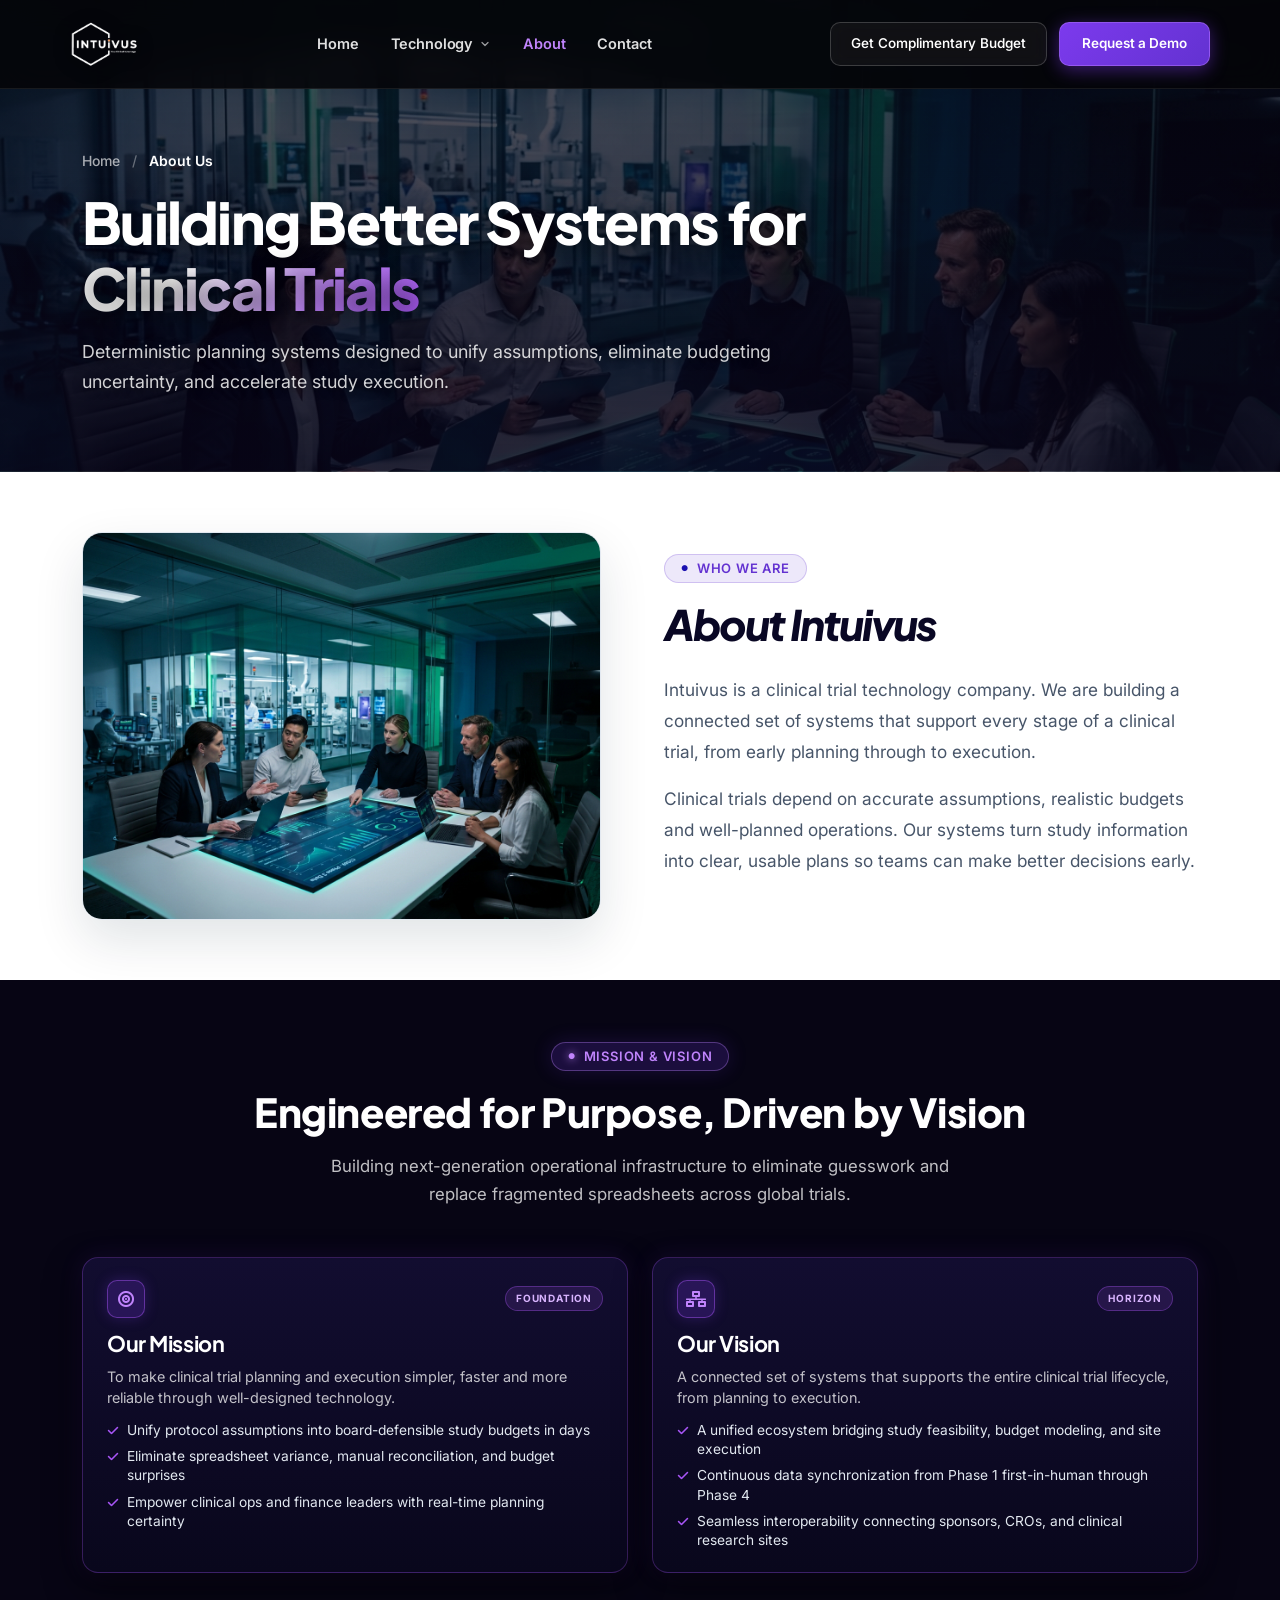
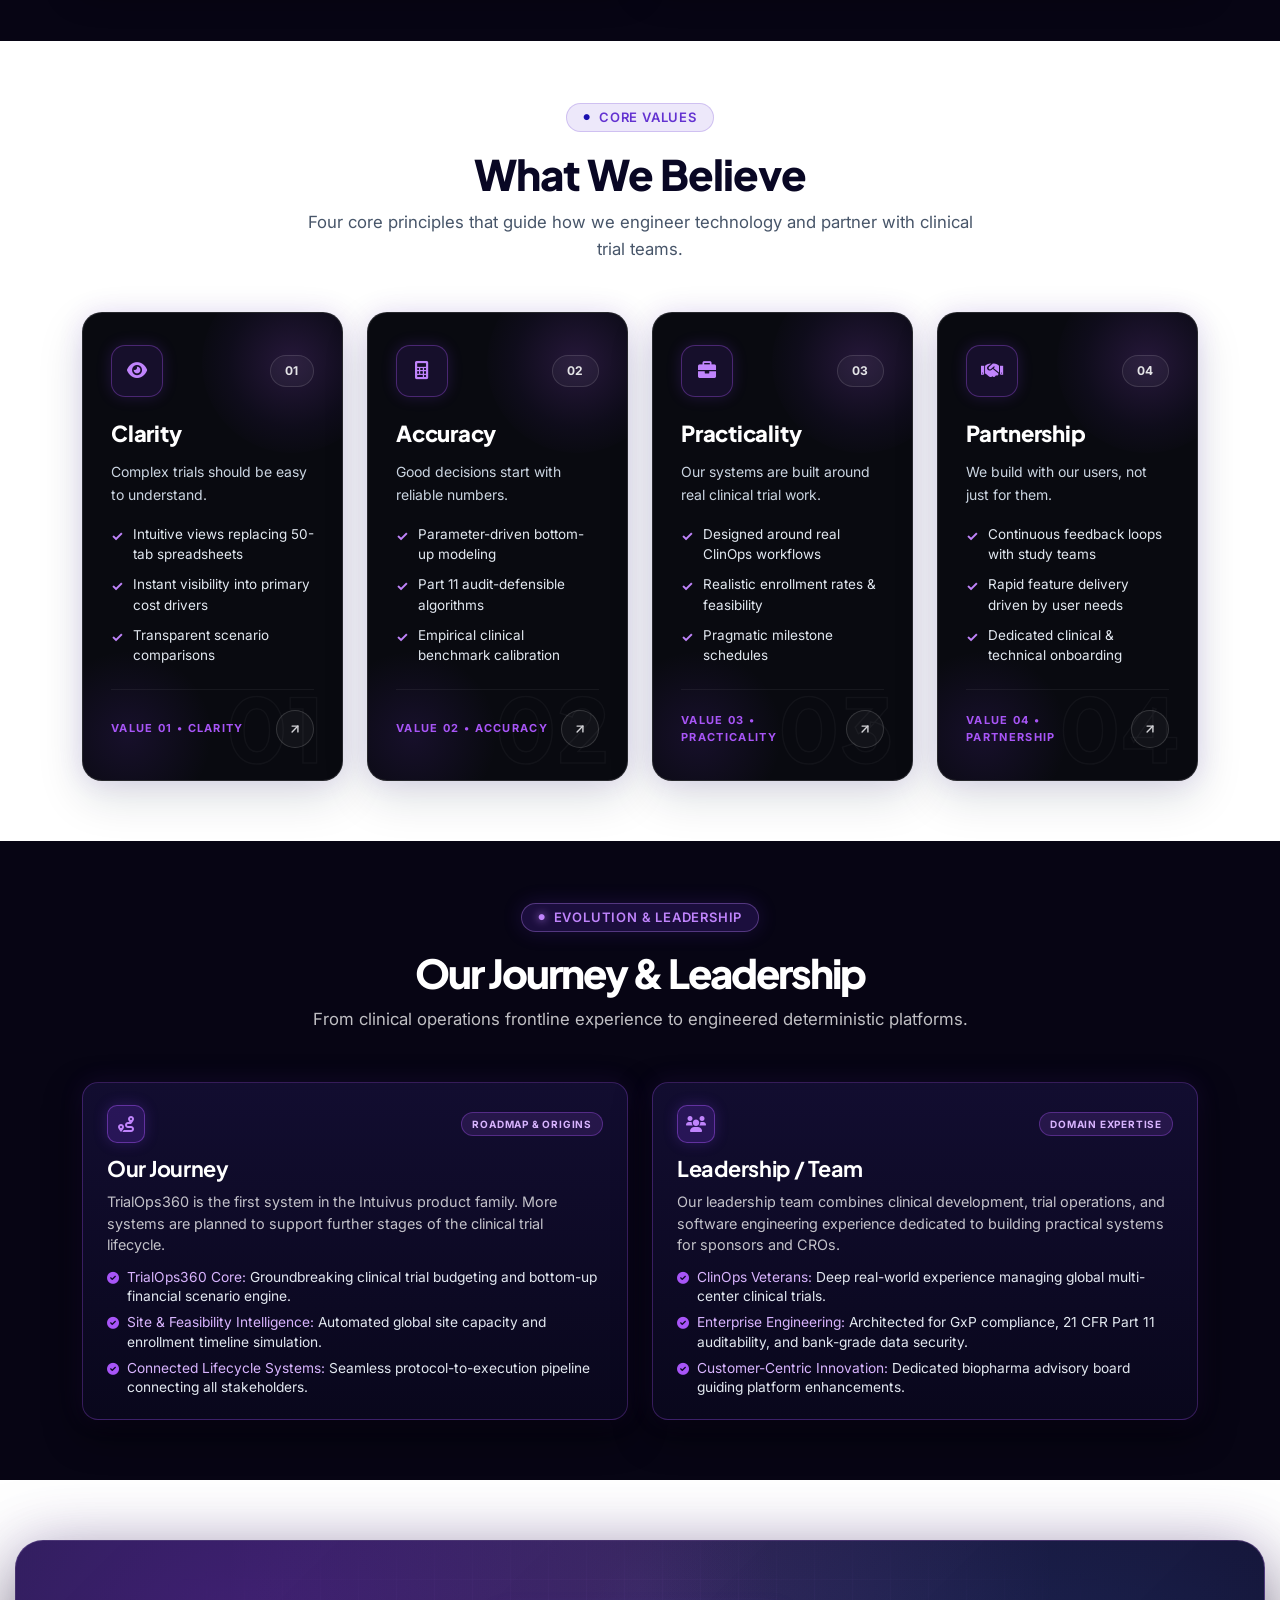
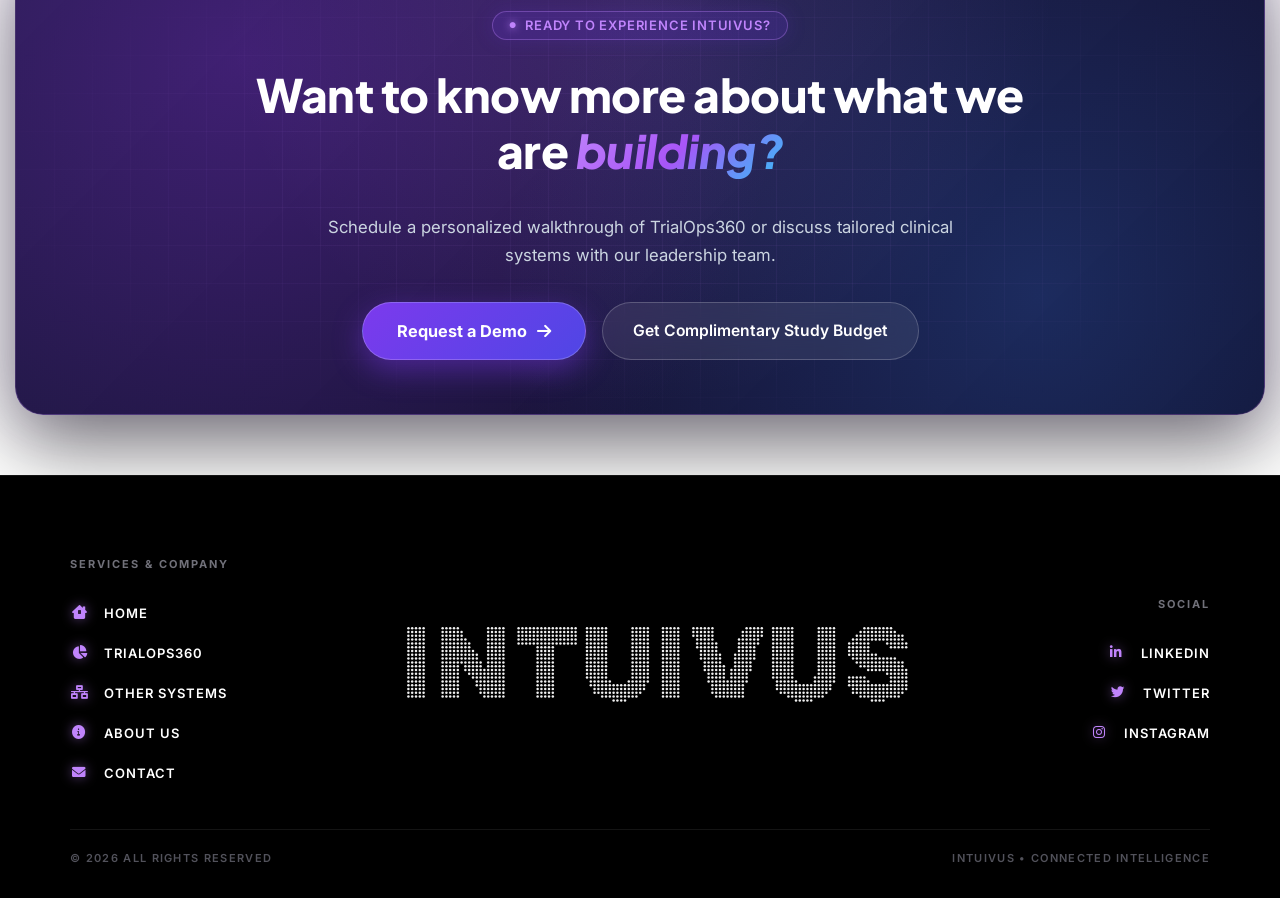
==== commit fb037d2f: "fix redesign inner pages 2" ====
--- a/about.html
+++ b/about.html
@@ -44,29 +44,36 @@
     <section class="page-title-modern">
       <div class="container">
         <div class="title-outer text-start">
-          <span class="metrics-pill-badge mb-3">
-            <span class="badge-dot">●</span> About Intuivus
-          </span>
+          <ul class="page-modern-breadcrumb mb-3">
+            <li><a href="index.html" class="crumb-home">Home</a></li>
+            <li><span class="sep">/</span></li>
+            <li class="active">About Us</li>
+          </ul>
           <h1 class="page-modern-title">Building Better Systems for <span class="gradient-text">Clinical Trials</span></h1>
           <p class="page-modern-subtitle">Deterministic planning systems designed to unify assumptions, eliminate budgeting uncertainty, and accelerate study execution.</p>
-          <ul class="page-modern-breadcrumb">
-            <li><a href="index.html">Home</a></li>
-            <li><span class="sep">/</span></li>
-            <li class="active">About</li>
-          </ul>
         </div>
       </div>
     </section>
 
-    <!-- Section 2: Who We Are (White Section) -->
+    <!-- Section 2: Who We Are (White Section - Swapped Image Left & Content Right, No Buttons) -->
     <section class="about-section section-white pt-60 pb-60">
       <div class="container">
         <div class="row align-items-center">
-          <!-- Left side content (matching home page) -->
-          <div class="col-xl-6 col-lg-6 about-reveal-wrap pe-xl-4" data-aos="fade-right" data-aos-duration="1000">
+          <!-- Swapped: Image on Left -->
+          <div class="col-xl-6 col-lg-6 mb-5 mb-lg-0">
+            <div class="about-image-wrapper position-relative pe-xl-4" data-aos="fade-right" data-aos-duration="1000">
+              <div class="image-inner position-relative"
+                style="border-radius: 20px; overflow: hidden; box-shadow: 0 20px 50px rgba(11, 34, 48, 0.12); border: 1px solid #e2e8f0;">
+                <img src="images/resource/about-clinical-research.jpg" alt="Intuivus Clinical Research Team"
+                  class="w-100 h-auto" style="display: block; object-fit: cover;">
+              </div>
+            </div>
+          </div>
+          <!-- Swapped: Content on Right (Buttons Removed) -->
+          <div class="col-xl-6 col-lg-6 about-reveal-wrap ps-xl-4" data-aos="fade-left" data-aos-duration="1000">
             <div class="sec-title mb-4">
               <span class="metrics-pill-badge mb-3">
-                <span class="badge-dot">●</span> About Intuivus
+                <span class="badge-dot">●</span> Who We Are
               </span>
               <h2 class="title about-reveal-title" style="color: #0B2230; font-weight: 700; font-size: clamp(28px, 4.2vw, 42px); line-height: 1.2;">About Intuivus</h2>
             </div>
@@ -77,21 +84,6 @@
               <p class="mb-3 about-reveal-para" style="color: #475569; font-size: 1.08rem; line-height: 1.8;">
                 Clinical trials depend on accurate assumptions, realistic budgets and well-planned operations. Our systems turn study information into clear, usable plans so teams can make better decisions early.
               </p>
-            </div>
-            <div class="btn-box d-flex flex-wrap align-items-center gap-3 mt-4 about-reveal-btns">
-              <a class="btn-style-one" href="trialops360.html"><span class="btn-text">Explore TrialOps360 <i
-                    class="fa fa-arrow-right ms-2"></i></span></a>
-              <a class="btn-style-two" href="contact.html" style="display: inline-flex; align-items: center; border-radius: 12px; padding: 13px 26px; font-weight: 600; color: #7c3aed; border: 1.5px solid rgba(124, 58, 237, 0.3); background: rgba(124, 58, 237, 0.05); text-decoration: none;">Contact Our Team</a>
-            </div>
-          </div>
-          <!-- Right side image (matching home page styling) -->
-          <div class="col-xl-6 col-lg-6 mt-5 mt-lg-0">
-            <div class="about-image-wrapper position-relative ps-xl-4" data-aos="fade-left" data-aos-duration="1000">
-              <div class="image-inner position-relative"
-                style="border-radius: 20px; overflow: hidden; box-shadow: 0 20px 50px rgba(11, 34, 48, 0.12); border: 1px solid #e2e8f0;">
-                <img src="images/resource/about-clinical-research.jpg" alt="Intuivus Clinical Research Team"
-                  class="w-100 h-auto" style="display: block; object-fit: cover;">
-              </div>
             </div>
           </div>
         </div>
--- a/css/responsive-fixes.css
+++ b/css/responsive-fixes.css
@@ -773,7 +773,6 @@
 .light .metrics-pill-badge,
 .metrics-section .metrics-pill-badge,
 .who-it-is-for-box .metrics-pill-badge,
-.trialops-canvas-box .metrics-pill-badge,
 .cta-section-layout1 .metrics-pill-badge,
 .sec-title.light .sub-title {
   background: rgba(99, 50, 209, 0.22) !important;
@@ -786,7 +785,6 @@
 .light .metrics-pill-badge .badge-dot,
 .metrics-section .metrics-pill-badge .badge-dot,
 .who-it-is-for-box .metrics-pill-badge .badge-dot,
-.trialops-canvas-box .metrics-pill-badge .badge-dot,
 .cta-section-layout1 .metrics-pill-badge .badge-dot,
 .sec-title.light .sub-title .badge-dot {
   color: #C084FC !important;
@@ -1334,20 +1332,19 @@
 }
 
 /* ==========================================================================
-   DEMONSTRATED IMPACT (#metrics) HIGH-TECH OBSIDIAN BACKGROUND TEXTURE
+   DEMONSTRATED IMPACT (#metrics) HIGH-TECH BOXY GRID TEXTURE (NO DOTS)
    ========================================================================== */
 .metrics-section.synopsis-flow-section,
 #metrics.metrics-section,
 #metrics {
   background-color: #060412 !important;
   background-image:
-    radial-gradient(rgba(168, 85, 247, 0.22) 1.2px, transparent 1.2px),
-    radial-gradient(circle at 15% 20%, rgba(124, 58, 237, 0.20) 0%, transparent 45%),
-    radial-gradient(circle at 85% 75%, rgba(99, 50, 209, 0.18) 0%, transparent 45%),
-    radial-gradient(circle at 50% 50%, rgba(168, 85, 247, 0.08) 0%, transparent 60%),
-    linear-gradient(to right, rgba(139, 92, 246, 0.05) 1px, transparent 1px),
-    linear-gradient(to bottom, rgba(139, 92, 246, 0.05) 1px, transparent 1px) !important;
-  background-size: 28px 28px, 100% 100%, 100% 100%, 100% 100%, 28px 28px, 28px 28px !important;
+    radial-gradient(circle at 15% 20%, rgba(124, 58, 237, 0.18) 0%, transparent 45%),
+    radial-gradient(circle at 85% 75%, rgba(99, 50, 209, 0.16) 0%, transparent 45%),
+    radial-gradient(circle at 50% 50%, rgba(168, 85, 247, 0.06) 0%, transparent 60%),
+    linear-gradient(to right, rgba(139, 92, 246, 0.09) 1px, transparent 1px),
+    linear-gradient(to bottom, rgba(139, 92, 246, 0.09) 1px, transparent 1px) !important;
+  background-size: 100% 100%, 100% 100%, 100% 100%, 32px 32px, 32px 32px !important;
   position: relative !important;
   border-top: 1px solid rgba(139, 92, 246, 0.18) !important;
   border-bottom: 1px solid rgba(139, 92, 246, 0.18) !important;
@@ -1355,14 +1352,19 @@
 }
 
 /* ==========================================================================
-   ABOUT INTUIVUS (#about) CLEAN NORMAL BACKGROUND (TEXTURE REMOVED)
+   ABOUT INTUIVUS (#about) BOXY GRID TEXTURE WITH GENEROUS TOP PADDING
    ========================================================================== */
 .about-section,
 .about-section#about,
 #about {
   position: relative !important;
   background-color: #ffffff !important;
-  background-image: none !important;
+  background-image:
+    linear-gradient(to right, rgba(11, 34, 48, 0.035) 1px, transparent 1px),
+    linear-gradient(to bottom, rgba(11, 34, 48, 0.035) 1px, transparent 1px) !important;
+  background-size: 32px 32px !important;
+  padding-top: 100px !important;
+  padding-bottom: 75px !important;
   overflow: hidden !important;
 }
 
@@ -1373,6 +1375,20 @@
   position: relative !important;
   background: #ffffff !important;
   padding: 60px 0 !important;
+}
+
+.modular-products-section.section-dark {
+  background: #08061e !important;
+  border-top: 1px solid rgba(139, 92, 246, 0.15) !important;
+  border-bottom: 1px solid rgba(139, 92, 246, 0.15) !important;
+}
+
+.modular-products-section.section-dark .title {
+  color: #ffffff !important;
+}
+
+.modular-products-section.section-dark .sub-title {
+  color: #c084fc !important;
 }
 
 .modular-products-swiper {
@@ -1540,9 +1556,9 @@
 }
 
 .modular-card-visual:hover .modular-action-btn {
-  background: linear-gradient(135deg, #1A10B0 0%, #6332D1 100%);
-  border-color: #6332D1;
-  box-shadow: 0 6px 18px rgba(99, 50, 209, 0.35);
+  background: linear-gradient(135deg, #7c3aed 0%, #6366f1 100%);
+  border-color: #a855f7;
+  box-shadow: 0 6px 18px rgba(124, 58, 237, 0.45);
 }
 
 .modular-card-visual:hover .modular-action-btn i {
@@ -1557,7 +1573,7 @@
   width: 9px;
   height: 9px;
   border-radius: 999px;
-  background: rgba(99, 50, 209, 0.25);
+  background: rgba(168, 85, 247, 0.25);
   opacity: 1;
   transition: all 0.3s ease;
   margin: 0 5px;
@@ -1566,7 +1582,8 @@
 .modular-swiper-pagination .swiper-pagination-bullet-active {
   width: 26px;
   border-radius: 10px;
-  background: linear-gradient(90deg, #1A10B0 0%, #6332D1 100%);
+  background: linear-gradient(90deg, #7c3aed 0%, #a855f7 100%);
+  box-shadow: 0 0 10px rgba(168, 85, 247, 0.5);
 }
 
 @media (max-width: 991.98px) {
@@ -1738,20 +1755,18 @@
 .scs-portal-hero-wrap {
   position: relative;
   width: 100%;
-  height: 220vh; /* Scrollytelling runway: ~750px opening + runway for interaction */
+  height: calc(100vh + 280px); /* Compact scrollytelling runway: smooth 220px opening, then immediate natural scroll to About Us */
   background: #05050a;
 }
 
 .scs-portal-sticky-frame {
-  position: -webkit-sticky;
-  position: sticky;
+  position: absolute;
   top: 0;
   left: 0;
   width: 100%;
   height: 100vh;
-  min-height: 100vh;
-  max-height: 100vh;
   overflow: hidden;
+  z-index: 2;
 }
 
 .scs-portal-sticky-frame .hyper-hero-section {
@@ -1830,8 +1845,8 @@
 .scs-hex-sub {
   position: absolute;
   top: 48%;
-  width: min(480px, 80vw);
-  height: min(520px, 86vw);
+  width: min(340px, 64vw);
+  height: min(370px, 70vw);
   transform: translate(-50%, -50%);
   pointer-events: none;
   z-index: 1;
@@ -1842,11 +1857,11 @@
 }
 
 .scs-hex-sub.is-left {
-  left: calc(50% - min(370px, 42vw));
+  left: calc(50% - min(260px, 33vw));
 }
 
 .scs-hex-sub.is-right {
-  left: calc(50% + min(370px, 42vw));
+  left: calc(50% + min(260px, 33vw));
 }
 
 .scs-hex-svg {
@@ -1875,8 +1890,8 @@
   left: 50%;
   top: 48%;
   transform: translate(-50%, -50%);
-  width: min(480px, 80vw);
-  height: min(520px, 86vw);
+  width: min(340px, 64vw);
+  height: min(370px, 70vw);
   pointer-events: none;
   z-index: 2;
   display: flex;
@@ -1964,9 +1979,9 @@
   text-align: center;
   font-family: 'Plus Jakarta Sans', system-ui, sans-serif;
   font-weight: 800;
-  font-size: clamp(3rem, 7vw, 6.2rem);
-  letter-spacing: -0.035em;
-  line-height: 1.04;
+  font-size: clamp(2rem, 3.8vw, 3.6rem);
+  letter-spacing: -0.025em;
+  line-height: 1.08;
   text-transform: uppercase;
   user-select: none;
   pointer-events: none;
@@ -2060,33 +2075,42 @@
 
 .scs-portal-sub {
   font-family: 'Inter', system-ui, sans-serif;
-  font-size: clamp(14px, 1.12vw, 16px);
-  color: #94a3b8;
-  text-align: center;
-  max-width: 680px;
-  line-height: 1.6;
-  margin: 0 20px 10px;
+  font-size: 12.5px !important;
+  font-weight: 400 !important;
+  color: rgba(255, 255, 255, 0.65) !important;
+  text-align: center !important;
+  max-width: 520px !important;
+  line-height: 1.55 !important;
+  margin: 0 auto 10px auto !important;
+  letter-spacing: -0.01em !important;
 }
 
 .scs-scroll-cue {
-  display: inline-flex;
-  flex-direction: column;
-  align-items: center;
-  gap: 5px;
-  color: #94a3b8;
-  font-size: 0.75rem;
-  letter-spacing: 0.16em;
-  text-transform: uppercase;
-  font-weight: 700;
-  cursor: pointer;
-  margin-bottom: 14px;
-  transition: all 0.25s ease;
-  text-decoration: none;
-  z-index: 6;
+  display: inline-flex !important;
+  flex-direction: column !important;
+  align-items: center !important;
+  gap: 4px !important;
+  color: #94a3b8 !important;
+  font-size: 0.65rem !important;
+  letter-spacing: 0.16em !important;
+  text-transform: uppercase !important;
+  font-weight: 700 !important;
+  cursor: pointer !important;
+  margin-bottom: 12px !important;
+  transition: all 0.25s ease !important;
+  text-decoration: none !important;
+  z-index: 6 !important;
 }
 
 .scs-scroll-cue:hover {
-  color: #c084fc;
+  color: #c084fc !important;
+  transform: translateY(2px) !important;
+}
+
+.scs-scroll-cue i {
+  font-size: 0.72rem !important;
+  color: #c084fc !important;
+  animation: scsCueBounce 1.8s infinite ease-in-out !important;
 }
 
 /* ==========================================================================
@@ -2116,55 +2140,63 @@
   scrollbar-width: thin;
   scrollbar-color: rgba(255, 255, 255, 0.22) #060411;
 }
-}
-
-.scs-scroll-cue:hover {
-  color: #c084fc;
-  transform: translateY(2px);
-}
-
-.scs-scroll-cue i {
-  font-size: 0.85rem;
-  color: #c084fc;
-  animation: scsCueBounce 1.8s infinite ease-in-out;
-}
-
-@keyframes scsCueBounce {
-  0%, 100% { transform: translateY(0); }
-  50% { transform: translateY(6px); }
-}
 
 .scs-portal-marquee {
   width: 100%;
   overflow: hidden;
   border-top: 1px solid rgba(255, 255, 255, 0.08);
   border-bottom: 1px solid rgba(255, 255, 255, 0.08);
-  padding: 10px 0;
-  background: rgba(5, 5, 10, 0.5);
-  backdrop-filter: blur(8px);
+  padding: 8px 0 !important;
+  background: rgba(4, 3, 10, 0.7);
+  backdrop-filter: blur(12px);
+  -webkit-backdrop-filter: blur(12px);
 }
 
 .scs-marquee-track {
   display: flex;
   align-items: center;
-  gap: 36px;
+  gap: 40px !important;
   width: max-content;
   animation: scsMarqueeLoop 36s linear infinite;
-  font-family: 'Plus Jakarta Sans', monospace, sans-serif;
-  font-size: 11px;
-  font-weight: 600;
-  letter-spacing: 0.16em;
-  color: rgba(255, 255, 255, 0.55);
-}
-
-.scs-marquee-track span {
-  white-space: nowrap;
+  font-family: 'Plus Jakarta Sans', monospace, sans-serif !important;
+  font-size: 9.5px !important;
+  font-weight: 600 !important;
+  letter-spacing: 0.16em !important;
+  color: rgba(255, 255, 255, 0.55) !important;
+}
+
+.scs-marquee-track:hover {
+  animation-play-state: paused;
+}
+
+.scs-logo-item {
+  display: inline-flex;
+  align-items: center;
+  justify-content: center;
+  color: rgba(255, 255, 255, 0.5);
+  opacity: 0.55;
+  transition: all 0.25s ease;
+  flex-shrink: 0;
+  cursor: default;
+}
+
+.scs-logo-item svg {
+  display: block;
+  height: auto;
+  max-height: 20px;
+  transition: all 0.25s ease;
+}
+
+.scs-logo-item:hover {
+  color: #ffffff;
+  opacity: 0.95;
+  transform: scale(1.05);
 }
 
 .scs-dot {
   display: inline-block;
-  width: 4px;
-  height: 4px;
+  width: 3px !important;
+  height: 3px !important;
   border-radius: 50%;
   background: #7952f5;
 }
@@ -2176,25 +2208,26 @@
 
 @media (max-width: 767px) {
   .scs-portal-title {
-    font-size: clamp(2.2rem, 9vw, 3.2rem);
+    font-size: clamp(1.6rem, 6.5vw, 2.2rem) !important;
   }
   .scs-portal-orb,
   .scs-hex-sub {
-    width: min(320px, 86vw);
-    height: min(350px, 92vw);
+    width: min(230px, 72vw) !important;
+    height: min(250px, 78vw) !important;
   }
   .scs-hex-sub.is-left {
-    left: calc(50% - min(220px, 36vw));
+    left: calc(50% - min(160px, 30vw)) !important;
   }
   .scs-hex-sub.is-right {
-    left: calc(50% + min(220px, 36vw));
+    left: calc(50% + min(160px, 30vw)) !important;
   }
   .scs-portal-sub {
-    font-size: 13px;
-    margin-bottom: 16px;
+    font-size: 11.5px !important;
+    margin-bottom: 12px !important;
   }
   .scs-scroll-cue {
-    bottom: 54px;
+    font-size: 0.6rem !important;
+    margin-bottom: 8px !important;
   }
 }
 
@@ -2507,9 +2540,33 @@
   max-width: 100% !important;
   margin: 0 !important;
   display: grid !important;
-  grid-template-columns: 1fr 1.4fr 1fr !important;
-  gap: 40px !important;
-  align-items: start !important;
+  grid-template-columns: 240px 1fr 200px !important;
+  gap: 30px !important;
+  align-items: center !important;
+}
+
+.tycoon-footer .footer-brand-particle-col {
+  display: flex !important;
+  align-items: center !important;
+  justify-content: center !important;
+  width: 100% !important;
+  min-width: 0 !important;
+}
+
+.tycoon-footer .footer-brand-particle-col .footer-particle-container {
+  width: 100% !important;
+  max-width: 900px !important;
+  height: 190px !important;
+  min-height: 190px !important;
+  margin: 0 auto !important;
+  position: relative !important;
+  cursor: crosshair !important;
+}
+
+.tycoon-footer .footer-brand-particle-col #footer-particle-canvas {
+  width: 100% !important;
+  height: 100% !important;
+  display: block !important;
 }
 
 .tycoon-footer .footer-middle-divider {
@@ -2549,6 +2606,10 @@
     grid-template-columns: 1fr !important;
     text-align: center !important;
     gap: 35px !important;
+  }
+  .tycoon-footer .footer-brand-particle-col .footer-particle-container {
+    height: 110px !important;
+    min-height: 110px !important;
   }
 }
 
@@ -2568,25 +2629,38 @@
   padding-bottom: 60px !important;
 }
 
+/* Custom Top Padding for Home About Section to prevent clipping under hero */
+#about.about-section,
+.about-section#about {
+  padding-top: 100px !important;
+  padding-bottom: 75px !important;
+}
+
 /* Page hero clearance for fixed navigation */
 .page-title,
-.page-title-modern,
+.page-title-modern {
+  padding-top: 150px !important;
+  padding-bottom: 75px !important;
+}
+
 .trialops-hero-section {
-  padding-top: 140px !important;
+  padding-top: 60px !important;
   padding-bottom: 60px !important;
 }
 
 /* ========================================================================== */
-/* MODERN INNER PAGE HERO BANNER & DARK COSMIC DESIGN SYSTEM                  */
+/* MODERN INNER PAGE HERO BANNER WITH PHOTOGRAPHIC BACKGROUND (IMAGE 6 SPEC)   */
 /* ========================================================================== */
 .page-title,
 .page-title-modern {
   position: relative;
-  background: linear-gradient(135deg, rgba(6, 4, 17, 0.90) 0%, rgba(12, 8, 30, 0.94) 100%), url('../images/background/page-title.png') center/cover no-repeat !important;
+  background: linear-gradient(180deg, rgba(6, 4, 18, 0.68) 0%, rgba(8, 5, 24, 0.85) 100%), url('../images/resource/about-clinical-research.jpg') center center / cover no-repeat !important;
   background-color: #060411 !important;
   border-bottom: 1px solid rgba(255, 255, 255, 0.08);
   overflow: hidden;
   text-align: left !important;
+  padding-top: 150px !important;
+  padding-bottom: 75px !important;
 }
 
 .page-title .title-outer,
@@ -2597,17 +2671,13 @@
   align-items: flex-start !important;
   max-width: 900px !important;
   margin: 0 !important;
+  position: relative;
+  z-index: 2;
 }
 
 .page-title::before,
 .page-title-modern::before {
-  content: '';
-  position: absolute;
-  inset: 0;
-  background-image: radial-gradient(rgba(168, 85, 247, 0.08) 1px, transparent 1px);
-  background-size: 30px 30px;
-  pointer-events: none;
-  opacity: 0.6;
+  display: none !important;
 }
 
 .page-modern-title,
@@ -2619,17 +2689,18 @@
   line-height: 1.15 !important;
   margin-bottom: 16px !important;
   text-align: left !important;
-  text-shadow: 0 4px 20px rgba(0, 0, 0, 0.5);
+  text-shadow: 0 4px 24px rgba(0, 0, 0, 0.6);
 }
 
 .page-modern-subtitle,
 .page-title .text {
-  color: rgba(255, 255, 255, 0.75) !important;
+  color: rgba(255, 255, 255, 0.82) !important;
   font-size: 1.12rem !important;
   line-height: 1.65 !important;
   max-width: 760px !important;
   text-align: left !important;
-  margin: 0 0 20px 0 !important;
+  margin: 0 !important;
+  text-shadow: 0 2px 10px rgba(0, 0, 0, 0.5);
 }
 
 .gradient-text {
@@ -2638,50 +2709,59 @@
   -webkit-text-fill-color: transparent;
 }
 
-/* Sleek Breadcrumb */
+/* Clean Unified Breadcrumb Styling (Single Harmonious Monochrome Color Scheme) */
 .page-modern-breadcrumb,
 .page-breadcrumb {
   display: inline-flex !important;
   align-items: center !important;
   justify-content: flex-start !important;
-  gap: 10px !important;
-  padding: 8px 18px !important;
-  background: rgba(255, 255, 255, 0.04) !important;
-  border: 1px solid rgba(255, 255, 255, 0.08) !important;
-  border-radius: 9999px !important;
+  gap: 8px !important;
+  padding: 0 !important;
+  background: transparent !important;
+  border: none !important;
+  border-radius: 0 !important;
   list-style: none !important;
-  margin: 0 !important;
+  margin: 0 0 16px 0 !important;
 }
 
 .page-modern-breadcrumb li,
 .page-breadcrumb li {
-  font-size: 0.85rem !important;
+  font-size: 14px !important;
   font-weight: 500 !important;
-  color: rgba(255, 255, 255, 0.5) !important;
+  color: rgba(255, 255, 255, 0.65) !important;
   display: inline-flex !important;
   align-items: center !important;
 }
 
 .page-modern-breadcrumb li a,
-.page-breadcrumb li a {
-  color: rgba(255, 255, 255, 0.75) !important;
+.page-breadcrumb li a,
+.page-modern-breadcrumb .crumb-home,
+.page-modern-breadcrumb li:first-child a,
+.page-breadcrumb li:first-child a {
+  color: rgba(255, 255, 255, 0.65) !important;
+  font-weight: 500 !important;
   text-decoration: none !important;
   transition: color 0.2s ease !important;
 }
 
 .page-modern-breadcrumb li a:hover,
-.page-breadcrumb li a:hover {
-  color: #c084fc !important;
-}
-
+.page-breadcrumb li a:hover,
+.page-modern-breadcrumb .crumb-home:hover {
+  color: #ffffff !important;
+}
+
+.page-modern-breadcrumb .sep,
+.page-breadcrumb .sep {
+  color: rgba(255, 255, 255, 0.35) !important;
+  margin: 0 4px !important;
+}
+
+.page-modern-breadcrumb .active,
 .page-modern-breadcrumb li.active,
+.page-breadcrumb .active,
 .page-breadcrumb li:last-child {
-  color: #c084fc !important;
+  color: #ffffff !important;
   font-weight: 600 !important;
-}
-
-.page-modern-breadcrumb .sep {
-  color: rgba(255, 255, 255, 0.25) !important;
 }
 
 /* ========================================================================== */
@@ -2713,33 +2793,33 @@
 }
 
 .section-dark .pillar-card-minimal {
-  background: rgba(255, 255, 255, 0.03) !important;
-  border: 1px solid rgba(255, 255, 255, 0.08) !important;
+  background: linear-gradient(180deg, #120d30 0%, #09071c 100%) !important;
+  border: 1px solid rgba(168, 85, 247, 0.22) !important;
   border-radius: 18px !important;
   padding: 36px 32px !important;
-  box-shadow: 0 10px 30px rgba(0, 0, 0, 0.3) !important;
+  box-shadow: 0 14px 35px rgba(0, 0, 0, 0.45) !important;
   height: 100% !important;
   transition: transform 0.3s ease, border-color 0.3s ease, box-shadow 0.3s ease !important;
 }
 
 .section-dark .pillar-card-minimal:hover {
   transform: translateY(-4px) !important;
-  border-color: rgba(168, 85, 247, 0.35) !important;
-  box-shadow: 0 16px 40px rgba(0, 0, 0, 0.4), 0 0 25px rgba(124, 58, 237, 0.15) !important;
+  border-color: rgba(168, 85, 247, 0.45) !important;
+  box-shadow: 0 18px 45px rgba(0, 0, 0, 0.55), 0 0 25px rgba(124, 58, 237, 0.2) !important;
 }
 
 .section-dark .pillar-card-icon {
   width: 52px !important;
   height: 52px !important;
   border-radius: 14px !important;
-  background: rgba(124, 58, 237, 0.16) !important;
-  border: 1px solid rgba(168, 85, 247, 0.3) !important;
+  background: rgba(124, 58, 237, 0.2) !important;
+  border: 1px solid rgba(168, 85, 247, 0.35) !important;
   color: #c084fc !important;
   display: flex !important;
   align-items: center !important;
   justify-content: center !important;
   font-size: 20px !important;
-  box-shadow: 0 0 15px rgba(124, 58, 237, 0.2) !important;
+  box-shadow: 0 0 15px rgba(124, 58, 237, 0.25) !important;
 }
 
 .section-dark .pillar-card-points li {
@@ -2751,6 +2831,53 @@
 .section-dark .pillar-card-points li i {
   color: #a855f7 !important;
   margin-right: 10px !important;
+}
+
+/* Dark Section FAQs */
+.section-dark.modern-faq-section,
+.section-dark .modern-faq-section {
+  background: #070514 !important;
+}
+
+.section-dark .modern-faq-title {
+  color: #ffffff !important;
+}
+
+.section-dark .modern-faq-card {
+  background: linear-gradient(180deg, #120d30 0%, #09071c 100%) !important;
+  border: 1px solid rgba(168, 85, 247, 0.22) !important;
+  box-shadow: 0 14px 35px rgba(0, 0, 0, 0.45) !important;
+}
+
+.section-dark .modern-faq-card:hover {
+  border-color: rgba(168, 85, 247, 0.4) !important;
+  background: rgba(255, 255, 255, 0.05) !important;
+  box-shadow: 0 16px 36px rgba(0, 0, 0, 0.4), 0 0 20px rgba(124, 58, 237, 0.15) !important;
+}
+
+.section-dark .modern-faq-card.is-open {
+  border-color: #a855f7 !important;
+  border-left: 4px solid #a855f7 !important;
+  background: rgba(124, 58, 237, 0.06) !important;
+}
+
+.section-dark .modern-faq-card .faq-question-text {
+  color: #ffffff !important;
+}
+
+.section-dark .modern-faq-card:hover .faq-question-text,
+.section-dark .modern-faq-card.is-open .faq-question-text {
+  color: #c084fc !important;
+}
+
+.section-dark .modern-faq-card .answer-text {
+  color: rgba(255, 255, 255, 0.75) !important;
+}
+
+.section-dark .modern-faq-card .faq-toggle-icon {
+  background: rgba(124, 58, 237, 0.15) !important;
+  border: 1px solid rgba(168, 85, 247, 0.3) !important;
+  color: #c084fc !important;
 }
 
 /* --- WHITE SECTION --- */
@@ -2819,57 +2946,161 @@
   margin-right: 10px !important;
 }
 
-/* White Section Contact Form Enhancements */
+/* White Section Contact Form Enhancements (Compact Single-Screen View) */
 .section-white .contact-form-card {
   background: #ffffff !important;
   border: 1px solid #e2e8f0 !important;
-  border-radius: 20px !important;
-  padding: 40px !important;
-  box-shadow: 0 15px 45px rgba(0, 0, 0, 0.05) !important;
+  border-radius: 16px !important;
+  padding: 22px 24px !important;
+  box-shadow: 0 10px 30px rgba(0, 0, 0, 0.05) !important;
 }
 
 .section-white .contact-form-card .form-label {
   color: #1e293b !important;
   font-weight: 600 !important;
-  font-size: 0.92rem !important;
+  font-size: 0.78rem !important;
+  margin-bottom: 2px !important;
 }
 
 .section-white .contact-form-card .form-control {
   background: #f8fafc !important;
   border: 1px solid #cbd5e1 !important;
   color: #0f172a !important;
-  border-radius: 10px !important;
-  padding: 12px 16px !important;
-  font-size: 0.95rem !important;
+  border-radius: 8px !important;
+  padding: 5px 11px !important;
+  font-size: 0.85rem !important;
+  height: 36px !important;
+}
+
+.section-white .contact-form-card textarea.form-control {
+  height: 52px !important;
+  min-height: 52px !important;
+  padding: 6px 11px !important;
 }
 
 .section-white .contact-form-card .form-control:focus {
   background: #ffffff !important;
   border-color: #7c3aed !important;
-  box-shadow: 0 0 0 3px rgba(124, 58, 237, 0.15) !important;
+  box-shadow: 0 0 0 2px rgba(124, 58, 237, 0.15) !important;
   color: #0f172a !important;
 }
 
 .section-white .contact-form-card .form-control::placeholder {
   color: #94a3b8 !important;
+  font-size: 0.82rem !important;
+}
+
+.section-white .contact-form-card .form-check-label {
+  color: #475569 !important;
+  font-size: 0.8rem !important;
+  font-weight: 500 !important;
+}
+
+.contact-form-card .sec-title .title,
+.contact-details-dark-card .sec-title .title,
+.contact-map-section .sec-title .title,
+.mission-vision-section .sec-title .title {
+  letter-spacing: -0.01em !important;
+  word-spacing: normal !important;
 }
 
 .section-white .contact-details-dark-card {
-  background: #070514 !important;
-  border: 1px solid rgba(255, 255, 255, 0.08) !important;
-  border-radius: 20px !important;
-  padding: 40px !important;
-  box-shadow: 0 20px 50px rgba(0, 0, 0, 0.3) !important;
+  background: linear-gradient(180deg, #120d30 0%, #09071c 100%) !important;
+  border: 1px solid rgba(168, 85, 247, 0.25) !important;
+  border-radius: 16px !important;
+  padding: 22px 24px !important;
+  box-shadow: 0 16px 40px rgba(0, 0, 0, 0.45), 0 0 20px rgba(124, 58, 237, 0.1) !important;
 }
 
 .section-white .contact-details-dark-card .title,
-.section-white .contact-details-dark-card h2,
-.section-white .contact-details-dark-card h6 {
-  color: #ffffff !important;
+.section-white .contact-details-dark-card h2 {
+  color: #ffffff !important;
+}
+
+.section-white .contact-details-dark-card .contact-details__info li {
+  margin-bottom: 11px !important;
+  display: flex !important;
+  align-items: center !important;
+  gap: 12px !important;
+}
+
+.section-white .contact-details-dark-card .contact-details__info .icon {
+  width: 32px !important;
+  height: 32px !important;
+  font-size: 13px !important;
+  border-radius: 8px !important;
+  background: rgba(124, 58, 237, 0.22) !important;
+  border: 1px solid rgba(168, 85, 247, 0.35) !important;
+  color: #c084fc !important;
+  display: flex !important;
+  align-items: center !important;
+  justify-content: center !important;
+  flex-shrink: 0 !important;
+}
+
+.section-white .contact-details-dark-card .contact-details__info .text h6 {
+  font-size: 0.7rem !important;
+  text-transform: uppercase !important;
+  letter-spacing: 0.08em !important;
+  color: rgba(255, 255, 255, 0.5) !important;
+  margin-bottom: 1px !important;
+}
+
+.section-white .contact-details-dark-card .contact-details__info .text a,
+.section-white .contact-details-dark-card .contact-details__info .text span {
+  color: #ffffff !important;
+  font-size: 0.88rem !important;
+  font-weight: 600 !important;
+  line-height: 1.3 !important;
 }
 
 .section-white .contact-details-dark-card .text-white-50 {
   color: rgba(255, 255, 255, 0.65) !important;
+}
+
+/* Compact Breadcrumb Header for Contact Page */
+.page-title-contact {
+  padding-top: 105px !important;
+  padding-bottom: 22px !important;
+  min-height: auto !important;
+}
+
+.page-title-contact .page-modern-title {
+  font-size: clamp(1.7rem, 2.8vw, 2.2rem) !important;
+  margin-bottom: 4px !important;
+  line-height: 1.25 !important;
+}
+
+.page-title-contact .page-modern-subtitle {
+  font-size: 0.88rem !important;
+  margin-bottom: 0 !important;
+  line-height: 1.5 !important;
+}
+
+/* ==========================================================================
+   CONTACT MAP SECTION (LIGHT CLEAN SECTION BELOW FORM - NO DARK BG)
+   ========================================================================== */
+.contact-map-section,
+.section-white.contact-map-section {
+  position: relative !important;
+  background-color: #f8fafc !important;
+  border-top: 1px solid #e2e8f0 !important;
+  overflow: hidden !important;
+}
+
+.contact-map-frame-box {
+  position: relative !important;
+  border-radius: 18px !important;
+  border: 1px solid #e2e8f0 !important;
+  overflow: hidden !important;
+  box-shadow: 0 14px 38px rgba(15, 23, 42, 0.08), 0 2px 10px rgba(124, 58, 237, 0.04) !important;
+  background: #ffffff !important;
+}
+
+.contact-map-frame-box iframe {
+  display: block !important;
+  width: 100% !important;
+  border: 0 !important;
 }
 
 /* White Section FAQ Styling */
@@ -2901,7 +3132,8 @@
   color: #7c3aed !important;
 }
 
-body:not(.home-page-tlp) .pillar-card-icon {
+/* Dark section pillar cards */
+body:not(.home-page-tlp) .section-dark .pillar-card-icon {
   width: 52px !important;
   height: 52px !important;
   border-radius: 14px !important;
@@ -2915,14 +3147,51 @@
   box-shadow: 0 0 15px rgba(124, 58, 237, 0.2) !important;
 }
 
-body:not(.home-page-tlp) .pillar-card-points li {
+body:not(.home-page-tlp) .section-dark .pillar-card-points li,
+body:not(.home-page-tlp) .section-dark .pillar-card-points li span {
   color: rgba(255, 255, 255, 0.8) !important;
   margin-bottom: 10px !important;
   font-size: 0.98rem !important;
 }
 
-body:not(.home-page-tlp) .pillar-card-points li i {
+body:not(.home-page-tlp) .section-dark .pillar-card-points li i {
   color: #a855f7 !important;
+  margin-right: 10px !important;
+}
+
+/* White section pillar cards (Crisp Slate/Charcoal text & vibrant purple checkmarks) */
+.section-white .pillar-card-icon,
+body:not(.home-page-tlp) .section-white .pillar-card-icon {
+  width: 52px !important;
+  height: 52px !important;
+  border-radius: 14px !important;
+  background: rgba(124, 58, 237, 0.08) !important;
+  border: 1px solid rgba(168, 85, 247, 0.22) !important;
+  color: #7c3aed !important;
+  display: flex !important;
+  align-items: center !important;
+  justify-content: center !important;
+  font-size: 20px !important;
+}
+
+.section-white .pillar-card-points li,
+.section-white .pillar-card-points li span,
+body:not(.home-page-tlp) .section-white .pillar-card-points li,
+body:not(.home-page-tlp) .section-white .pillar-card-points li span {
+  color: #334155 !important;
+  margin-bottom: 10px !important;
+  font-size: 0.98rem !important;
+}
+
+.section-white .pillar-card-points li strong,
+body:not(.home-page-tlp) .section-white .pillar-card-points li strong {
+  color: #090724 !important;
+  font-weight: 700 !important;
+}
+
+.section-white .pillar-card-points li i,
+body:not(.home-page-tlp) .section-white .pillar-card-points li i {
+  color: #7c3aed !important;
   margin-right: 10px !important;
 }
 
@@ -3023,7 +3292,7 @@
 .trialops-hero-section {
   position: relative;
   background: radial-gradient(ellipse 80% 60% at 50% -10%, rgba(124, 58, 237, 0.25) 0%, rgba(11, 7, 26, 0.98) 60%, #060411 100%) !important;
-  padding: 140px 0 60px !important;
+  padding: 60px 0 !important;
   overflow: hidden;
 }
 
@@ -3031,15 +3300,22 @@
   content: '';
   position: absolute;
   inset: 0;
-  background-image: radial-gradient(rgba(168, 85, 247, 0.08) 1px, transparent 1px);
+  background-image:
+    linear-gradient(to right, rgba(139, 92, 246, 0.08) 1px, transparent 1px),
+    linear-gradient(to bottom, rgba(139, 92, 246, 0.08) 1px, transparent 1px);
   background-size: 32px 32px;
   pointer-events: none;
 }
 
+.clients-section.clients-orbital-strip {
+  padding-top: 22px !important;
+  padding-bottom: 22px !important;
+}
+
 .trialops-img-frame {
   border-radius: 18px !important;
-  box-shadow: 0 25px 60px rgba(0, 0, 0, 0.7), 0 0 35px rgba(124, 58, 237, 0.25) !important;
-  border: 1px solid rgba(255, 255, 255, 0.15) !important;
+  box-shadow: 0 10px 25px rgba(15, 23, 42, 0.08), 0 2px 8px rgba(124, 58, 237, 0.05) !important;
+  border: 1px solid rgba(124, 58, 237, 0.12) !important;
   overflow: hidden;
 }
 
@@ -3088,94 +3364,102 @@
 }
 
 /* ==========================================================================
-   COSMIC GLOW CARDS & REDESIGNED INNER PAGE SECTIONS
+   COSMIC GLOW CARDS & REDESIGNED INNER PAGE SECTIONS (COMPACT SHORTENED CARDS)
    ========================================================================== */
 .cosmic-glow-card {
   position: relative !important;
-  background: linear-gradient(180deg, rgba(16, 12, 34, 0.92) 0%, rgba(9, 7, 20, 0.98) 100%) !important;
-  border: 1px solid rgba(168, 85, 247, 0.35) !important;
-  border-radius: 22px !important;
-  padding: 38px 34px !important;
-  box-shadow: 0 18px 45px rgba(0, 0, 0, 0.65), 0 0 30px rgba(124, 58, 237, 0.18) !important;
+  background: linear-gradient(180deg, #120d30 0%, #09071c 100%) !important;
+  border: 1px solid rgba(168, 85, 247, 0.28) !important;
+  border-radius: 16px !important;
+  padding: 22px 24px !important;
+  box-shadow: 0 14px 35px rgba(0, 0, 0, 0.6), 0 0 25px rgba(124, 58, 237, 0.12) !important;
   transition: all 0.35s cubic-bezier(0.16, 1, 0.3, 1) !important;
   overflow: hidden !important;
   height: 100% !important;
   display: flex !important;
   flex-direction: column !important;
-  justify-content: space-between !important;
+  justify-content: flex-start !important;
 }
 
 .cosmic-glow-card::before {
   content: '';
   position: absolute;
   top: 0;
-  left: 12%;
-  right: 12%;
-  height: 2px;
-  background: linear-gradient(90deg, transparent, rgba(168, 85, 247, 0.8), transparent);
+  left: 0;
+  right: 0;
+  height: 3px;
+  background: linear-gradient(90deg, #6366f1 0%, #8b5cf6 50%, #c084fc 100%);
+  box-shadow: 0 0 12px rgba(168, 85, 247, 0.7);
+  opacity: 0;
+  transition: opacity 0.3s ease;
   pointer-events: none;
 }
 
 .cosmic-glow-card:hover {
-  border-color: rgba(168, 85, 247, 0.75) !important;
-  transform: translateY(-6px) !important;
-  box-shadow: 0 25px 60px rgba(0, 0, 0, 0.75), 0 0 45px rgba(124, 58, 237, 0.35) !important;
+  border-color: rgba(168, 85, 247, 0.6) !important;
+  transform: translateY(-4px) !important;
+  box-shadow: 0 20px 50px rgba(0, 0, 0, 0.75), 0 0 35px rgba(124, 58, 237, 0.25) !important;
+}
+
+.cosmic-glow-card:hover::before {
+  opacity: 1;
 }
 
 .cosmic-glow-card-header {
   display: flex !important;
   align-items: center !important;
   justify-content: space-between !important;
-  margin-bottom: 22px !important;
+  margin-bottom: 12px !important;
 }
 
 .cosmic-glow-icon-box {
-  width: 48px !important;
-  height: 48px !important;
-  border-radius: 12px !important;
+  width: 38px !important;
+  height: 38px !important;
+  border-radius: 10px !important;
   background: rgba(124, 58, 237, 0.22) !important;
   border: 1px solid rgba(168, 85, 247, 0.45) !important;
   display: flex !important;
   align-items: center !important;
   justify-content: center !important;
   color: #c084fc !important;
-  font-size: 20px !important;
-  box-shadow: 0 0 20px rgba(124, 58, 237, 0.35) !important;
+  font-size: 16px !important;
+  box-shadow: 0 0 14px rgba(124, 58, 237, 0.25) !important;
   transition: all 0.3s ease !important;
 }
 
 .cosmic-glow-card:hover .cosmic-glow-icon-box {
   background: #7c3aed !important;
   color: #ffffff !important;
-  box-shadow: 0 0 24px rgba(168, 85, 247, 0.7) !important;
-  transform: scale(1.06);
+  box-shadow: 0 0 20px rgba(168, 85, 247, 0.6) !important;
+  transform: scale(1.05);
 }
 
 .cosmic-glow-pill {
   background: rgba(168, 85, 247, 0.14) !important;
   border: 1px solid rgba(168, 85, 247, 0.35) !important;
   color: #d8b4fe !important;
-  font-size: 11px !important;
+  font-size: 10px !important;
   font-weight: 700 !important;
-  letter-spacing: 0.1em !important;
+  letter-spacing: 0.08em !important;
   text-transform: uppercase !important;
-  padding: 4px 12px !important;
+  padding: 3px 10px !important;
   border-radius: 999px !important;
 }
 
 .cosmic-glow-title {
   color: #ffffff !important;
-  font-size: 1.75rem !important;
+  font-size: 1.35rem !important;
   font-weight: 700 !important;
   letter-spacing: -0.02em !important;
-  margin-bottom: 12px !important;
+  margin-bottom: 8px !important;
+  line-height: 1.3 !important;
 }
 
 .cosmic-glow-thesis {
   color: #cbd5e1 !important;
-  font-size: 1.05rem !important;
-  line-height: 1.7 !important;
-  margin-bottom: 20px !important;
+  font-size: 0.9rem !important;
+  line-height: 1.5 !important;
+  margin-bottom: 12px !important;
 }
 
 .cosmic-glow-list {
@@ -3184,21 +3468,22 @@
   margin: 0 !important;
   display: flex !important;
   flex-direction: column !important;
-  gap: 11px !important;
+  gap: 7px !important;
 }
 
 .cosmic-glow-item {
   display: flex !important;
   align-items: flex-start !important;
-  gap: 10px !important;
+  gap: 8px !important;
   color: #e2e8f0 !important;
-  font-size: 0.95rem !important;
-  line-height: 1.5 !important;
+  font-size: 0.86rem !important;
+  line-height: 1.4 !important;
 }
 
 .cosmic-glow-item i {
   color: #a855f7 !important;
-  margin-top: 3px !important;
+  font-size: 12px !important;
+  margin-top: 2px !important;
   flex-shrink: 0 !important;
 }
 
@@ -3250,3 +3535,999 @@
 .cta-section-layout1 .sec-title.light .text {
   color: #cbd5e1 !important;
 }
+
+/* ==========================================================================
+   FAQ VISUAL PREVIEW & COMPACT ACCORDION STYLING
+   ========================================================================== */
+.faq-visual-preview-box {
+  position: relative;
+  background: rgba(255, 255, 255, 0.03);
+  border: 1px solid rgba(168, 85, 247, 0.25);
+  border-radius: 18px;
+  overflow: hidden;
+  box-shadow: 0 16px 40px rgba(0, 0, 0, 0.4), 0 0 25px rgba(124, 58, 237, 0.12);
+  transition: transform 0.3s ease, border-color 0.3s ease;
+  margin-top: 15px;
+}
+
+.faq-visual-preview-box:hover {
+  transform: translateY(-3px);
+  border-color: rgba(168, 85, 247, 0.45);
+}
+
+.faq-img-wrapper {
+  position: relative;
+  width: 100%;
+  height: 380px;
+  overflow: hidden;
+  border-radius: 20px;
+}
+
+@media (max-width: 991.98px) {
+  .faq-img-wrapper {
+    height: 260px;
+  }
+}
+
+.faq-visual-img {
+  width: 100%;
+  height: 100%;
+  object-fit: cover;
+  object-position: center;
+  transition: transform 0.5s ease;
+  border-radius: 20px;
+}
+
+.faq-visual-preview-box:hover .faq-visual-img {
+  transform: scale(1.04);
+}
+
+.faq-img-glow-overlay {
+  position: absolute;
+  inset: 0;
+  background: linear-gradient(180deg, rgba(7, 5, 20, 0.1) 0%, rgba(7, 5, 20, 0.75) 100%);
+  pointer-events: none;
+}
+
+.faq-support-mini-badge {
+  display: flex;
+  align-items: center;
+  gap: 12px;
+  padding: 14px 16px;
+  background: rgba(15, 11, 35, 0.95);
+  border-top: 1px solid rgba(168, 85, 247, 0.18);
+}
+
+.support-avatar-icon {
+  width: 38px;
+  height: 38px;
+  border-radius: 10px;
+  background: linear-gradient(135deg, #7c3aed 0%, #4f46e5 100%);
+  color: #ffffff;
+  display: flex;
+  align-items: center;
+  justify-content: center;
+  font-size: 15px;
+  flex-shrink: 0;
+  box-shadow: 0 4px 12px rgba(124, 58, 237, 0.35);
+}
+
+.support-mini-title {
+  color: rgba(255, 255, 255, 0.9);
+  font-size: 0.88rem;
+  font-weight: 600;
+  line-height: 1.25;
+}
+
+.support-mini-link {
+  color: #c084fc !important;
+  font-size: 0.82rem;
+  font-weight: 600;
+  text-decoration: none !important;
+  display: inline-flex;
+  align-items: center;
+  transition: color 0.2s ease;
+}
+
+.support-mini-link:hover {
+  color: #ffffff !important;
+}
+
+/* Compact FAQ Card Overrides */
+.modern-faq-section.section-dark .modern-faq-card,
+.section-dark .modern-faq-card {
+  margin-bottom: 10px !important;
+  border-radius: 12px !important;
+}
+
+.modern-faq-section.section-dark .modern-faq-trigger,
+.section-dark .modern-faq-trigger {
+  padding: 14px 18px !important;
+  gap: 12px !important;
+}
+
+.modern-faq-section.section-dark .faq-question-text,
+.section-dark .faq-question-text {
+  font-size: 0.98rem !important;
+  font-weight: 600 !important;
+  line-height: 1.35 !important;
+}
+
+.modern-faq-section.section-dark .faq-answer-inner,
+.section-dark .faq-answer-inner {
+  padding: 0 18px 14px 18px !important;
+}
+
+.modern-faq-section.section-dark .answer-text,
+.section-dark .answer-text {
+  font-size: 0.88rem !important;
+  line-height: 1.6 !important;
+}
+
+.modern-faq-section.section-dark .faq-toggle-icon,
+.section-dark .faq-toggle-icon {
+  width: 28px !important;
+  height: 28px !important;
+  font-size: 11px !important;
+  flex-shrink: 0 !important;
+}
+
+/* ==========================================================================
+   COMPACT CARDS & TIGHTER VERTICAL RHYTHM
+   ========================================================================== */
+.compact-pillar-card {
+  padding: 22px 20px !important;
+  border-radius: 14px !important;
+  height: 100% !important;
+  display: flex !important;
+  flex-direction: column !important;
+  justify-content: flex-start !important;
+}
+
+.compact-pillar-card .pillar-card-icon {
+  width: 40px !important;
+  height: 40px !important;
+  border-radius: 10px !important;
+  font-size: 16px !important;
+  margin-bottom: 12px !important;
+}
+
+.compact-pillar-card .pillar-card-title {
+  font-size: 1.25rem !important;
+  margin-bottom: 10px !important;
+  line-height: 1.3 !important;
+}
+
+.compact-pillar-card .pillar-card-thesis {
+  font-size: 0.92rem !important;
+  line-height: 1.5 !important;
+  margin-bottom: 12px !important;
+}
+
+.compact-pillar-card .pillar-card-points {
+  margin: 0 !important;
+  padding: 0 !important;
+  list-style: none !important;
+}
+
+.compact-pillar-card .pillar-card-points li {
+  font-size: 0.88rem !important;
+  margin-bottom: 7px !important;
+  line-height: 1.45 !important;
+  display: flex !important;
+  align-items: flex-start !important;
+}
+
+.compact-pillar-card .pillar-card-points li i {
+  font-size: 13px !important;
+  margin-top: 3px !important;
+  margin-right: 8px !important;
+  flex-shrink: 0 !important;
+}
+
+/* 2-Column Grid for Challenge Points to Cut Height in Half */
+.challenge-points-grid {
+  display: grid !important;
+  grid-template-columns: repeat(2, 1fr) !important;
+  gap: 8px 18px !important;
+  margin-top: 10px !important;
+  padding: 0 !important;
+  list-style: none !important;
+}
+
+@media (max-width: 767.98px) {
+  .challenge-points-grid {
+    grid-template-columns: 1fr !important;
+  }
+}
+
+.challenge-points-grid li {
+  font-size: 0.9rem !important;
+  line-height: 1.45 !important;
+  display: flex !important;
+  align-items: flex-start !important;
+  color: #334155 !important;
+}
+
+.challenge-points-grid li i {
+  color: #7c3aed !important;
+  font-size: 13px !important;
+  margin-top: 3px !important;
+  margin-right: 8px !important;
+  flex-shrink: 0 !important;
+}
+
+/* 2-Column Rich Challenge Layout (Left Content + Right Image) */
+.challenge-points-list {
+  list-style: none !important;
+  padding: 0 !important;
+  margin: 0 !important;
+  display: flex !important;
+  flex-direction: column !important;
+  gap: 12px !important;
+}
+
+.challenge-points-list li {
+  display: flex !important;
+  align-items: flex-start !important;
+  gap: 12px !important;
+  font-size: 0.94rem !important;
+  line-height: 1.55 !important;
+  color: #475569 !important;
+}
+
+.challenge-point-bullet {
+  width: 28px !important;
+  height: 28px !important;
+  border-radius: 8px !important;
+  background: rgba(124, 58, 237, 0.1) !important;
+  border: 1px solid rgba(168, 85, 247, 0.25) !important;
+  color: #7c3aed !important;
+  display: flex !important;
+  align-items: center !important;
+  justify-content: center !important;
+  font-size: 12px !important;
+  flex-shrink: 0 !important;
+  margin-top: 2px !important;
+}
+
+.challenge-points-list li strong {
+  color: #090724 !important;
+}
+
+.challenge-floating-stat {
+  position: absolute !important;
+  bottom: -16px !important;
+  right: 20px !important;
+  background: #ffffff !important;
+  border: 1px solid #e2e8f0 !important;
+  border-radius: 14px !important;
+  padding: 10px 16px !important;
+  box-shadow: 0 12px 30px rgba(0, 0, 0, 0.08) !important;
+  display: flex !important;
+  align-items: center !important;
+  gap: 12px !important;
+  z-index: 2 !important;
+}
+
+.challenge-floating-stat .stat-icon-wrap {
+  width: 38px !important;
+  height: 38px !important;
+  border-radius: 10px !important;
+  background: rgba(124, 58, 237, 0.1) !important;
+  color: #7c3aed !important;
+  display: flex !important;
+  align-items: center !important;
+  justify-content: center !important;
+  font-size: 16px !important;
+  flex-shrink: 0 !important;
+}
+
+.challenge-floating-stat .stat-number {
+  font-size: 1.05rem !important;
+  font-weight: 800 !important;
+  color: #090724 !important;
+  line-height: 1.2 !important;
+}
+
+.challenge-floating-stat .stat-label {
+  font-size: 0.78rem !important;
+  color: #64748b !important;
+  font-weight: 500 !important;
+  line-height: 1.2 !important;
+}
+
+/* How It Works Step Cards Compact */
+.step-card-compact {
+  padding: 20px 18px !important;
+  border-radius: 14px !important;
+}
+
+.step-card-compact .step-badge-num {
+  width: 34px !important;
+  height: 34px !important;
+  border-radius: 10px !important;
+  font-weight: 800 !important;
+  font-size: 14px !important;
+  display: flex !important;
+  align-items: center !important;
+  justify-content: center !important;
+  margin-bottom: 12px !important;
+}
+
+.step-card-compact .step-card-title {
+  font-size: 1.1rem !important;
+  font-weight: 700 !important;
+  margin-bottom: 6px !important;
+  color: #090724 !important;
+}
+
+.step-card-compact .step-card-desc {
+  font-size: 0.88rem !important;
+  line-height: 1.5 !important;
+  color: #64748b !important;
+  margin-bottom: 0 !important;
+}
+
+/* Step Cards inside Dark Section (How TrialOps360 Solves It) - Solid Background to prevent grid show-through */
+.section-dark .step-card-compact {
+  background: linear-gradient(180deg, #120d30 0%, #09071c 100%) !important;
+  border: 1px solid rgba(168, 85, 247, 0.22) !important;
+  box-shadow: 0 14px 35px rgba(0, 0, 0, 0.45) !important;
+}
+
+.section-dark .step-card-compact:hover {
+  transform: translateY(-3px) !important;
+  border-color: rgba(168, 85, 247, 0.5) !important;
+  box-shadow: 0 18px 45px rgba(0, 0, 0, 0.55), 0 0 20px rgba(124, 58, 237, 0.18) !important;
+}
+
+.section-dark .step-card-compact .step-badge-num {
+  background: rgba(124, 58, 237, 0.25) !important;
+  color: #c084fc !important;
+  border: 1px solid rgba(168, 85, 247, 0.4) !important;
+  box-shadow: 0 0 12px rgba(124, 58, 237, 0.25) !important;
+}
+
+.section-dark .step-card-compact .step-card-title {
+  color: #ffffff !important;
+}
+
+.section-dark .step-card-compact .step-card-desc {
+  color: rgba(255, 255, 255, 0.72) !important;
+}
+
+/* Compact Pillar Cards in Dark Section (Key Features, Benefits, Who It Is For) - Solid Background to prevent grid show-through */
+.section-dark .compact-pillar-card {
+  background: linear-gradient(180deg, #120d30 0%, #09071c 100%) !important;
+  border: 1px solid rgba(168, 85, 247, 0.22) !important;
+  box-shadow: 0 14px 35px rgba(0, 0, 0, 0.45) !important;
+}
+
+.section-dark .compact-pillar-card:hover {
+  transform: translateY(-3px) !important;
+  border-color: rgba(168, 85, 247, 0.5) !important;
+  box-shadow: 0 18px 45px rgba(0, 0, 0, 0.55), 0 0 25px rgba(124, 58, 237, 0.2) !important;
+}
+
+.section-dark .compact-pillar-card .pillar-card-icon {
+  background: rgba(124, 58, 237, 0.22) !important;
+  border: 1px solid rgba(168, 85, 247, 0.35) !important;
+  color: #c084fc !important;
+  box-shadow: 0 0 15px rgba(124, 58, 237, 0.2) !important;
+}
+
+.section-dark .compact-pillar-card .pillar-card-title {
+  color: #ffffff !important;
+}
+
+.section-dark .compact-pillar-card .pillar-card-points li,
+.section-dark .compact-pillar-card .pillar-card-points li span {
+  color: rgba(255, 255, 255, 0.8) !important;
+}
+
+.section-dark .compact-pillar-card .pillar-card-points li strong {
+  color: #ffffff !important;
+}
+
+.section-dark .compact-pillar-card .pillar-card-points li i {
+  color: #a855f7 !important;
+}
+
+/* Card Top Accent Bar - Radiant Purple/Violet Theme Gradient (Fixes Dark Blue Clashing Bar) */
+.pillar-card-minimal::before,
+.compact-pillar-card::before,
+.section-dark .pillar-card-minimal::before,
+.section-dark .compact-pillar-card::before {
+  content: "" !important;
+  position: absolute !important;
+  top: 0 !important;
+  left: 0 !important;
+  right: 0 !important;
+  height: 3px !important;
+  background: linear-gradient(90deg, #6366f1 0%, #8b5cf6 50%, #c084fc 100%) !important;
+  box-shadow: 0 0 12px rgba(168, 85, 247, 0.75) !important;
+  border-top-left-radius: 14px !important;
+  border-top-right-radius: 14px !important;
+  transition: opacity 0.3s ease !important;
+  z-index: 2 !important;
+}
+
+.pillar-card-minimal:hover::before,
+.compact-pillar-card:hover::before,
+.section-dark .pillar-card-minimal:hover::before,
+.section-dark .compact-pillar-card:hover::before {
+  opacity: 1 !important;
+}
+
+/* FAQ Visual Box in White Section */
+.section-white .faq-visual-preview-box {
+  background: #ffffff !important;
+  border: 1px solid #e2e8f0 !important;
+  border-radius: 20px !important;
+  box-shadow: 0 16px 40px rgba(0, 0, 0, 0.06), 0 0 20px rgba(124, 58, 237, 0.04) !important;
+  overflow: hidden !important;
+}
+
+.section-white .faq-visual-preview-box:hover {
+  border-color: #cbd5e1 !important;
+  transform: translateY(-3px) !important;
+  box-shadow: 0 20px 45px rgba(0, 0, 0, 0.09) !important;
+}
+
+.section-white .faq-support-mini-badge {
+  display: none !important;
+}
+
+.section-white .faq-img-glow-overlay {
+  background: linear-gradient(180deg, rgba(255, 255, 255, 0.0) 0%, rgba(15, 23, 42, 0.18) 100%) !important;
+}
+
+/* FAQ Heading in White Section */
+.section-white .modern-faq-title,
+.modern-faq-section.section-white .modern-faq-title {
+  color: #090724 !important;
+  font-size: clamp(2rem, 3.2vw, 2.5rem) !important;
+  font-weight: 800 !important;
+  line-height: 1.22 !important;
+  letter-spacing: -0.02em !important;
+}
+
+/* Vibrant Purple-Indigo Gradient in White Sections */
+.section-white .gradient-text,
+.modern-faq-section.section-white .gradient-text {
+  background: linear-gradient(135deg, #4f46e5 0%, #7c3aed 50%, #9333ea 100%) !important;
+  -webkit-background-clip: text !important;
+  -webkit-text-fill-color: transparent !important;
+  display: inline-block !important;
+  text-shadow: none !important;
+  opacity: 1 !important;
+}
+
+/* White Outputs Section (What You Get) */
+.section-white.modular-products-section,
+.modular-products-section.section-white {
+  background: #ffffff !important;
+  border-top: 1px solid #f1f5f9 !important;
+  border-bottom: 1px solid #f1f5f9 !important;
+}
+
+.section-white.modular-products-section .title,
+.modular-products-section.section-white .title {
+  color: #090724 !important;
+}
+
+.section-white .modular-card-visual {
+  box-shadow: 0 14px 35px rgba(9, 7, 36, 0.08) !important;
+  border: 1px solid #e2e8f0 !important;
+}
+
+.modular-card-visual .modular-card-title,
+.modular-card-visual .modular-card-title span,
+.modular-card-visual h3,
+.modular-card-visual h3 span,
+.section-white .modular-card-visual .modular-card-title,
+.section-white .modular-card-visual .modular-card-title span,
+.section-white .modular-card-visual h3,
+.section-white .modular-card-visual h3 span {
+  color: #ffffff !important;
+  text-shadow: 0 2px 10px rgba(0, 0, 0, 0.7) !important;
+}
+
+.modular-card-visual .modular-card-desc,
+.section-white .modular-card-visual .modular-card-desc,
+.modular-card-visual p,
+.section-white .modular-card-visual p {
+  color: rgba(255, 255, 255, 0.9) !important;
+  text-shadow: 0 1px 6px rgba(0, 0, 0, 0.6) !important;
+}
+
+/* Vibrant Purple-Indigo Gradient in White Sections */
+.section-white .gradient-text {
+  background: linear-gradient(135deg, #4f46e5 0%, #7c3aed 50%, #a855f7 100%) !important;
+  -webkit-background-clip: text !important;
+  -webkit-text-fill-color: transparent !important;
+}
+
+/* ==========================================================================
+   REDESIGNED MODERN CTA SECTION (PREMIUM COSMIC EXPERIENCE)
+   ========================================================================== */
+.trialops-redesigned-cta-box {
+  position: relative;
+  background: linear-gradient(135deg, #090620 0%, #110b38 50%, #0d082b 100%);
+  border: 1px solid rgba(168, 85, 247, 0.35);
+  border-radius: 24px;
+  padding: 50px 36px 42px;
+  overflow: hidden;
+  box-shadow: 0 20px 50px rgba(0, 0, 0, 0.5), 0 0 35px rgba(124, 58, 237, 0.18);
+  text-align: center;
+}
+
+.trialops-redesigned-cta-box::before {
+  content: '';
+  position: absolute;
+  top: -60px;
+  left: 50%;
+  transform: translateX(-50%);
+  width: 380px;
+  height: 180px;
+  border-radius: 50%;
+  background: radial-gradient(circle, rgba(168, 85, 247, 0.28) 0%, transparent 70%);
+  pointer-events: none;
+}
+
+.cta-mesh-grid-pattern {
+  position: absolute;
+  inset: 0;
+  background-image: 
+    linear-gradient(to right, rgba(255, 255, 255, 0.03) 1px, transparent 1px),
+    linear-gradient(to bottom, rgba(255, 255, 255, 0.03) 1px, transparent 1px);
+  background-size: 36px 36px;
+  pointer-events: none;
+}
+
+.cta-redesigned-title {
+  color: #ffffff !important;
+  font-size: clamp(1.8rem, 3.6vw, 2.5rem) !important;
+  font-weight: 800 !important;
+  line-height: 1.25 !important;
+  letter-spacing: -0.02em !important;
+  margin-bottom: 12px !important;
+  position: relative;
+  z-index: 2;
+}
+
+.cta-redesigned-subtext {
+  color: rgba(255, 255, 255, 0.75) !important;
+  font-size: 1.05rem !important;
+  line-height: 1.6 !important;
+  max-width: 600px;
+  margin: 0 auto 28px !important;
+  position: relative;
+  z-index: 2;
+}
+
+.cta-btn-primary {
+  display: inline-flex;
+  align-items: center;
+  gap: 10px;
+  background: linear-gradient(135deg, #7c3aed 0%, #6366f1 100%);
+  color: #ffffff !important;
+  font-size: 0.98rem;
+  font-weight: 700;
+  padding: 13px 28px;
+  border-radius: 12px;
+  text-decoration: none !important;
+  box-shadow: 0 8px 24px rgba(124, 58, 237, 0.45);
+  transition: all 0.3s ease;
+}
+
+.cta-btn-primary:hover {
+  transform: translateY(-2px);
+  box-shadow: 0 12px 30px rgba(124, 58, 237, 0.6);
+  color: #ffffff !important;
+}
+
+.cta-btn-ghost {
+  display: inline-flex;
+  align-items: center;
+  gap: 8px;
+  background: rgba(255, 255, 255, 0.06);
+  border: 1px solid rgba(255, 255, 255, 0.16);
+  color: #ffffff !important;
+  font-size: 0.98rem;
+  font-weight: 600;
+  padding: 13px 26px;
+  border-radius: 12px;
+  text-decoration: none !important;
+  backdrop-filter: blur(8px);
+  transition: all 0.3s ease;
+}
+
+.cta-btn-ghost:hover {
+  background: rgba(255, 255, 255, 0.12);
+  border-color: rgba(168, 85, 247, 0.5);
+  color: #ffffff !important;
+}
+
+.cta-trust-strip {
+  display: flex;
+  flex-wrap: wrap;
+  align-items: center;
+  justify-content: center;
+  gap: 20px;
+  margin-top: 30px;
+  padding-top: 20px;
+  border-top: 1px solid rgba(255, 255, 255, 0.08);
+  position: relative;
+  z-index: 2;
+}
+
+.cta-trust-item {
+  color: rgba(255, 255, 255, 0.65);
+  font-size: 0.85rem;
+  font-weight: 500;
+  display: inline-flex;
+  align-items: center;
+  gap: 7px;
+}
+
+.cta-trust-item i {
+  color: #a855f7;
+  font-size: 11px;
+}
+
+/* ==========================================================================
+   PURE BOXY GRID TEXTURE (STRICTLY NO DOTS) ACROSS ALL SECTIONS
+   ========================================================================== */
+
+/* 1. Ambient Grid in Hero Section -> Pure Boxy Grid */
+.hyper-grid-bg {
+  position: absolute !important;
+  inset: 0 !important;
+  background-image: 
+    linear-gradient(to right, rgba(255, 255, 255, 0.045) 1px, transparent 1px),
+    linear-gradient(to bottom, rgba(255, 255, 255, 0.045) 1px, transparent 1px) !important;
+  background-size: 36px 36px !important;
+  pointer-events: none !important;
+  z-index: 1 !important;
+}
+
+/* 2. Demonstrated Impact & Synopsis Flow Sections -> Pure Boxy Grid, Zero Dots */
+.metrics-section,
+.synopsis-flow-section,
+.metrics-section.synopsis-flow-section,
+#metrics {
+  background-color: #060412 !important;
+  background-image:
+    radial-gradient(circle at 15% 20%, rgba(124, 58, 237, 0.18) 0%, transparent 45%),
+    radial-gradient(circle at 85% 75%, rgba(99, 50, 209, 0.16) 0%, transparent 45%),
+    linear-gradient(to right, rgba(139, 92, 246, 0.08) 1px, transparent 1px),
+    linear-gradient(to bottom, rgba(139, 92, 246, 0.08) 1px, transparent 1px) !important;
+  background-size: 100% 100%, 100% 100%, 36px 36px, 36px 36px !important;
+  position: relative !important;
+  border-top: 1px solid rgba(139, 92, 246, 0.18) !important;
+  border-bottom: 1px solid rgba(139, 92, 246, 0.18) !important;
+  overflow: hidden !important;
+}
+
+/* 3. Why-Us / Approach / Challenge / Key Features Sections -> Pure Boxy Grid, Zero Dots */
+.why-us-section,
+.why-us-section#our-approach,
+.why-us-section#the-challenge,
+.why-us-section#how-it-works,
+.why-us-section#key-features {
+  position: relative !important;
+  background-image:
+    linear-gradient(to right, rgba(99, 50, 209, 0.04) 1px, transparent 1px),
+    linear-gradient(to bottom, rgba(99, 50, 209, 0.04) 1px, transparent 1px) !important;
+  background-size: 36px 36px !important;
+}
+
+.why-us-section.section-white,
+.section-white.why-us-section,
+#the-challenge.section-white {
+  background-color: #ffffff !important;
+  background-image:
+    linear-gradient(to right, rgba(11, 34, 48, 0.035) 1px, transparent 1px),
+    linear-gradient(to bottom, rgba(11, 34, 48, 0.035) 1px, transparent 1px) !important;
+  background-size: 32px 32px !important;
+}
+
+.why-us-section.section-dark,
+.section-dark.why-us-section,
+#how-it-works.section-dark,
+#key-features.section-dark {
+  background-color: #070514 !important;
+  background-image:
+    radial-gradient(circle at 15% 20%, rgba(124, 58, 237, 0.16) 0%, transparent 45%),
+    radial-gradient(circle at 85% 80%, rgba(168, 85, 247, 0.12) 0%, transparent 45%),
+    linear-gradient(to right, rgba(168, 85, 247, 0.07) 1px, transparent 1px),
+    linear-gradient(to bottom, rgba(168, 85, 247, 0.07) 1px, transparent 1px) !important;
+  background-size: 100% 100%, 100% 100%, 36px 36px, 36px 36px !important;
+}
+
+/* 4. Canvas Section -> Pure Boxy Grid, Zero Dots */
+.trialops-canvas-section {
+  background-color: #FAFBFD !important;
+  background-image:
+    linear-gradient(to right, rgba(99, 50, 209, 0.04) 1px, transparent 1px),
+    linear-gradient(to bottom, rgba(99, 50, 209, 0.04) 1px, transparent 1px) !important;
+  background-size: 32px 32px !important;
+}
+
+
+
+/* ==========================================================================
+   REQUEST DEMO POPUP MODAL (LUXURY DARK & COMPACT SPLIT DESIGN)
+   ========================================================================== */
+.modal-backdrop {
+  background-color: #030208 !important;
+  z-index: 1050 !important;
+}
+
+.modal-backdrop.show {
+  opacity: 0.88 !important;
+  backdrop-filter: blur(12px) !important;
+  -webkit-backdrop-filter: blur(12px) !important;
+}
+
+.demo-popup-modal {
+  z-index: 1060 !important;
+}
+
+.demo-popup-modal .modal-dialog,
+.demo-popup-modal .demo-modal-dialog {
+  max-width: 820px !important;
+  width: 94% !important;
+  margin: 1.75rem auto !important;
+  z-index: 1065 !important;
+}
+
+.demo-popup-modal .modal-content,
+.demo-popup-modal .demo-modal-content {
+  border-radius: 20px !important;
+  overflow: hidden !important;
+  border: 1px solid rgba(168, 85, 247, 0.3) !important;
+  box-shadow: 0 25px 80px rgba(0, 0, 0, 0.85), 0 0 50px rgba(124, 58, 237, 0.25) !important;
+  background: #0B071F !important;
+  color: #ffffff !important;
+}
+
+.demo-modal-close {
+  position: absolute !important;
+  top: 16px !important;
+  right: 16px !important;
+  z-index: 10 !important;
+  background-color: rgba(255, 255, 255, 0.1) !important;
+  border: 1px solid rgba(255, 255, 255, 0.15) !important;
+  border-radius: 50% !important;
+  padding: 8px !important;
+  opacity: 0.85 !important;
+  filter: invert(1) grayscale(100%) brightness(200%) !important;
+  transition: all 0.2s ease !important;
+}
+
+.demo-modal-close:hover {
+  opacity: 1 !important;
+  transform: scale(1.1) !important;
+  background-color: rgba(168, 85, 247, 0.3) !important;
+}
+
+.demo-modal-media-col {
+  padding: 36px 30px !important;
+  position: relative !important;
+  color: #ffffff !important;
+  background: linear-gradient(180deg, rgba(13, 8, 36, 0.92) 0%, rgba(9, 5, 24, 0.98) 100%), url('../images/resource/about-clinical-research.jpg') center center / cover no-repeat !important;
+  border-right: 1px solid rgba(255, 255, 255, 0.08) !important;
+}
+
+.demo-modal-brand-badge {
+  display: inline-flex !important;
+  align-items: center !important;
+  gap: 6px !important;
+  background: rgba(168, 85, 247, 0.18) !important;
+  border: 1px solid rgba(192, 132, 252, 0.35) !important;
+  color: #d8b4fe !important;
+  padding: 4px 12px !important;
+  border-radius: 999px !important;
+  font-size: 11px !important;
+  font-weight: 700 !important;
+  text-transform: uppercase !important;
+  letter-spacing: 0.08em !important;
+}
+
+.demo-modal-media-title {
+  color: #ffffff !important;
+  font-size: 1.35rem !important;
+  font-weight: 800 !important;
+  line-height: 1.3 !important;
+  margin-bottom: 12px !important;
+  letter-spacing: -0.01em !important;
+  word-break: normal !important;
+  overflow-wrap: normal !important;
+  white-space: normal !important;
+  hyphens: none !important;
+}
+
+.demo-modal-media-desc {
+  color: #94a3b8 !important;
+  font-size: 0.84rem !important;
+  line-height: 1.55 !important;
+  margin-bottom: 20px !important;
+}
+
+.demo-modal-feature-list {
+  list-style: none !important;
+  padding: 0 !important;
+  margin: 0 !important;
+  display: flex !important;
+  flex-direction: column !important;
+  gap: 12px !important;
+}
+
+.demo-modal-feature-list li {
+  display: flex !important;
+  align-items: center !important;
+  gap: 10px !important;
+  color: #e2e8f0 !important;
+  font-size: 0.84rem !important;
+  font-weight: 500 !important;
+}
+
+.demo-modal-feature-list li i {
+  color: #c084fc !important;
+  font-size: 14px !important;
+  flex-shrink: 0 !important;
+}
+
+.demo-modal-form-col {
+  background: #0E0927 !important;
+  padding: 34px 32px !important;
+  position: relative !important;
+  color: #ffffff !important;
+}
+
+.demo-modal-form-col .demo-modal-header h3 {
+  color: #ffffff !important;
+  font-size: 1.35rem !important;
+  font-weight: 800 !important;
+  line-height: 1.25 !important;
+  letter-spacing: -0.01em !important;
+}
+
+.demo-modal-form-col .demo-modal-header p {
+  color: #94a3b8 !important;
+  font-size: 0.82rem !important;
+}
+
+.demo-modal-form-col .metrics-pill-badge {
+  background: rgba(168, 85, 247, 0.18) !important;
+  border: 1px solid rgba(192, 132, 252, 0.35) !important;
+  color: #d8b4fe !important;
+}
+
+.demo-modal-form-col .metrics-pill-badge .badge-dot {
+  color: #c084fc !important;
+}
+
+.demo-modal-form-col .form-label {
+  color: #cbd5e1 !important;
+  font-weight: 600 !important;
+  font-size: 0.76rem !important;
+  margin-bottom: 4px !important;
+  letter-spacing: 0.02em !important;
+  text-transform: uppercase !important;
+}
+
+.demo-modal-form-col .form-control {
+  background: rgba(255, 255, 255, 0.05) !important;
+  border: 1px solid rgba(168, 85, 247, 0.25) !important;
+  color: #ffffff !important;
+  border-radius: 8px !important;
+  padding: 7px 12px !important;
+  font-size: 0.85rem !important;
+  height: 38px !important;
+  transition: all 0.2s ease !important;
+}
+
+.demo-modal-form-col select.form-control {
+  background: rgba(14, 9, 39, 0.95) !important;
+  color: #ffffff !important;
+}
+
+.demo-modal-form-col select.form-control option {
+  background: #0e0926 !important;
+  color: #ffffff !important;
+}
+
+.demo-modal-form-col textarea.form-control {
+  height: 56px !important;
+  min-height: 56px !important;
+  padding: 8px 12px !important;
+}
+
+.demo-modal-form-col .form-control:focus {
+  background: rgba(255, 255, 255, 0.08) !important;
+  border-color: #a855f7 !important;
+  box-shadow: 0 0 0 3px rgba(168, 85, 247, 0.25) !important;
+  color: #ffffff !important;
+}
+
+.demo-modal-form-col .form-control::placeholder {
+  color: rgba(255, 255, 255, 0.35) !important;
+  font-size: 0.82rem !important;
+}
+
+.demo-modal-submit-btn {
+  background: linear-gradient(135deg, #7C3AED 0%, #6332D1 100%) !important;
+  color: #ffffff !important;
+  border: 1px solid rgba(192, 132, 252, 0.45) !important;
+  box-shadow: 0 6px 24px rgba(124, 58, 237, 0.45) !important;
+  border-radius: 8px !important;
+  font-weight: 600 !important;
+  font-size: 0.88rem !important;
+  transition: all 0.25s ease !important;
+}
+
+.demo-modal-submit-btn:hover {
+  background: linear-gradient(135deg, #8B5CF6 0%, #7C3AED 100%) !important;
+  box-shadow: 0 10px 32px rgba(124, 58, 237, 0.70) !important;
+  transform: translateY(-1px) !important;
+}
+
+/* Flagship Section Uniform 60px Padding & Baseline Balance */
+.trialops-canvas-section {
+  padding-top: 60px !important;
+  padding-bottom: 60px !important;
+}
+
+.trialops-canvas-section .large-container,
+.trialops-canvas-section .trialops-canvas-box,
+.trialops-canvas-section .container {
+  margin-bottom: 0 !important;
+  padding-bottom: 0 !important;
+}
+
+.trialops-canvas-section .row {
+  margin-bottom: 0 !important;
+}
+
+.trialops-canvas-section .trialops-btn-group {
+  margin-bottom: 0 !important;
+}
+
+.trialops-canvas-section .trialops-canvas-visual-box {
+  display: flex !important;
+  align-items: center !important;
+  justify-content: center !important;
+}
+
+.trialops-canvas-section .trialops-img-frame {
+  max-width: 580px !important;
+  width: 100% !important;
+  height: auto !important;
+  margin: 0 auto !important;
+  display: block !important;
+}
+
+/* Footer Links Dedicated Purple Icon Styling */
+.tycoon-footer .footer-link-item a .footer-link-icon,
+.tycoon-footer .footer-link-icon {
+  display: inline-flex !important;
+  align-items: center !important;
+  justify-content: center !important;
+  color: #C084FC !important;
+  font-size: 13.5px !important;
+  width: 20px !important;
+  text-align: center !important;
+  margin-right: 4px !important;
+  transition: all 0.25s ease !important;
+  filter: drop-shadow(0 0 6px rgba(192, 132, 252, 0.5)) !important;
+}
+
+.tycoon-footer .footer-link-item a:hover .footer-link-icon {
+  color: #E879F9 !important;
+  transform: scale(1.15) !important;
+  filter: drop-shadow(0 0 10px rgba(232, 121, 249, 0.9)) !important;
+}
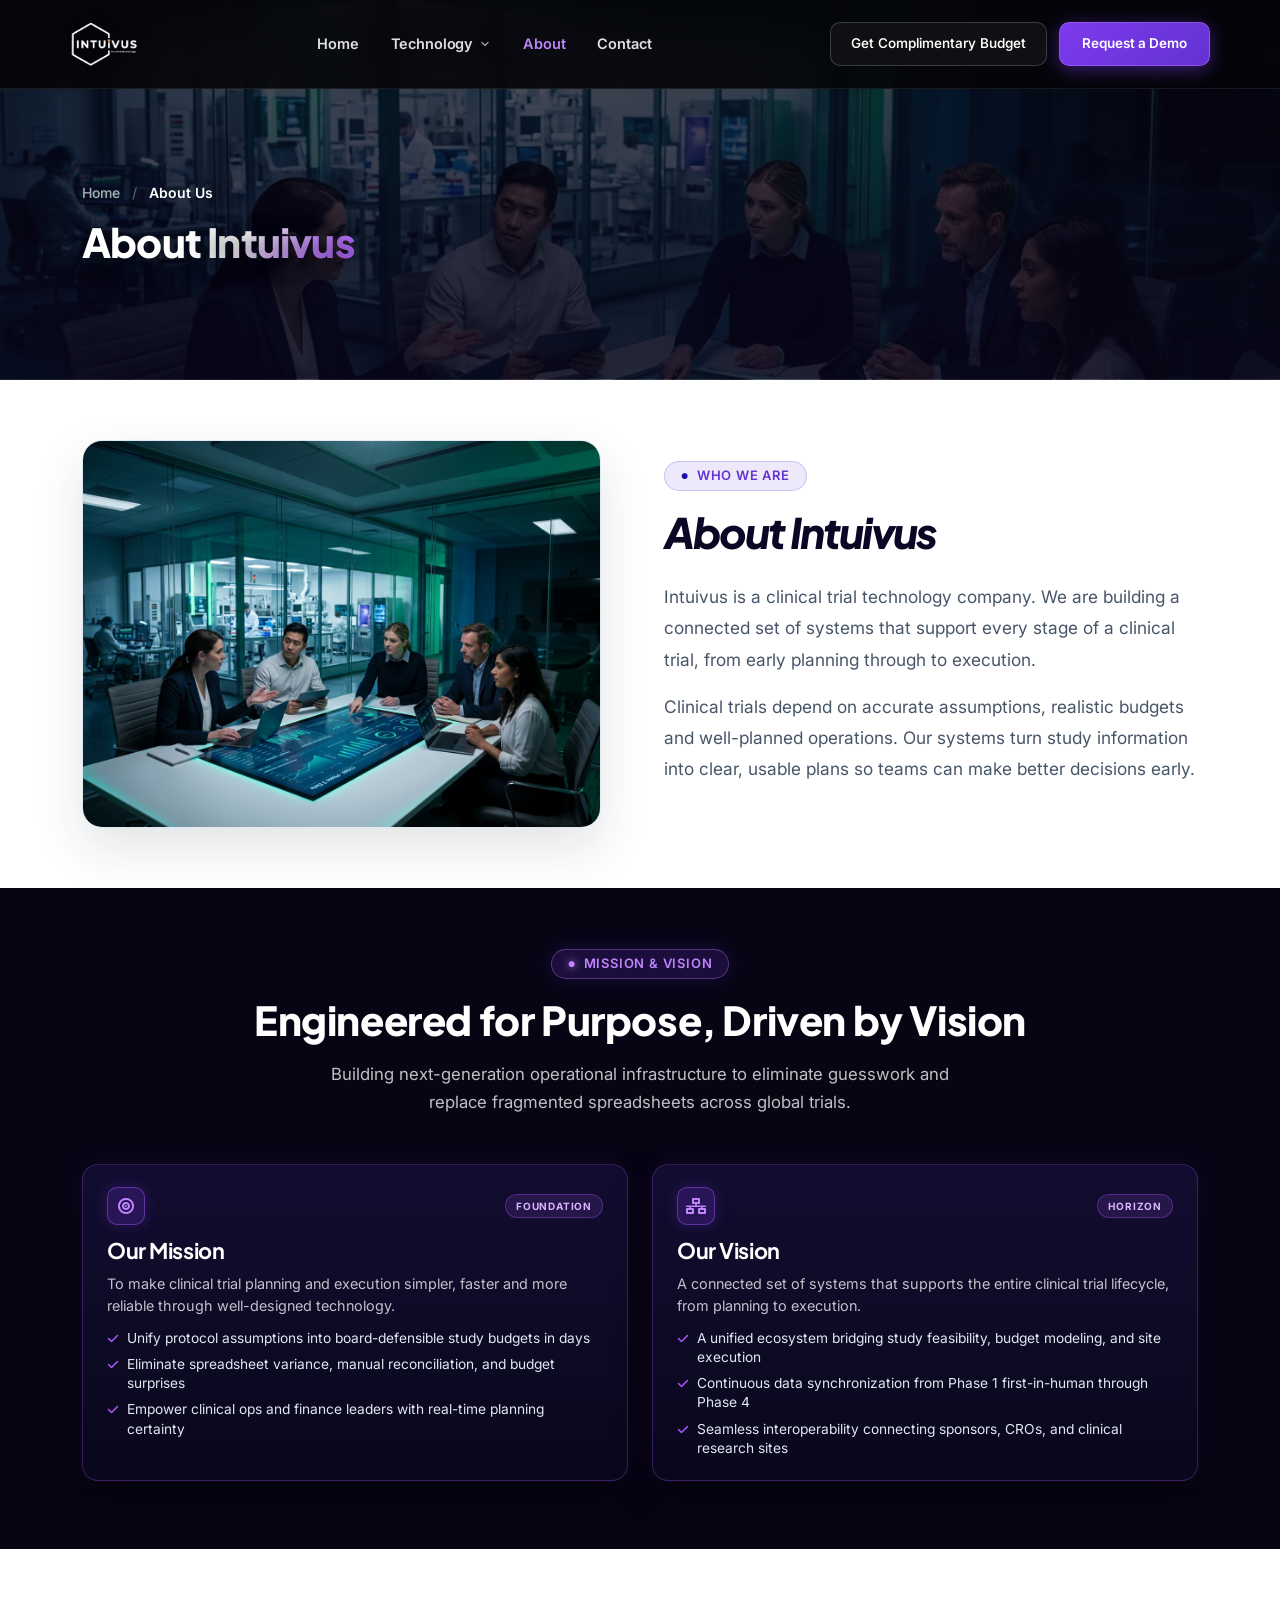
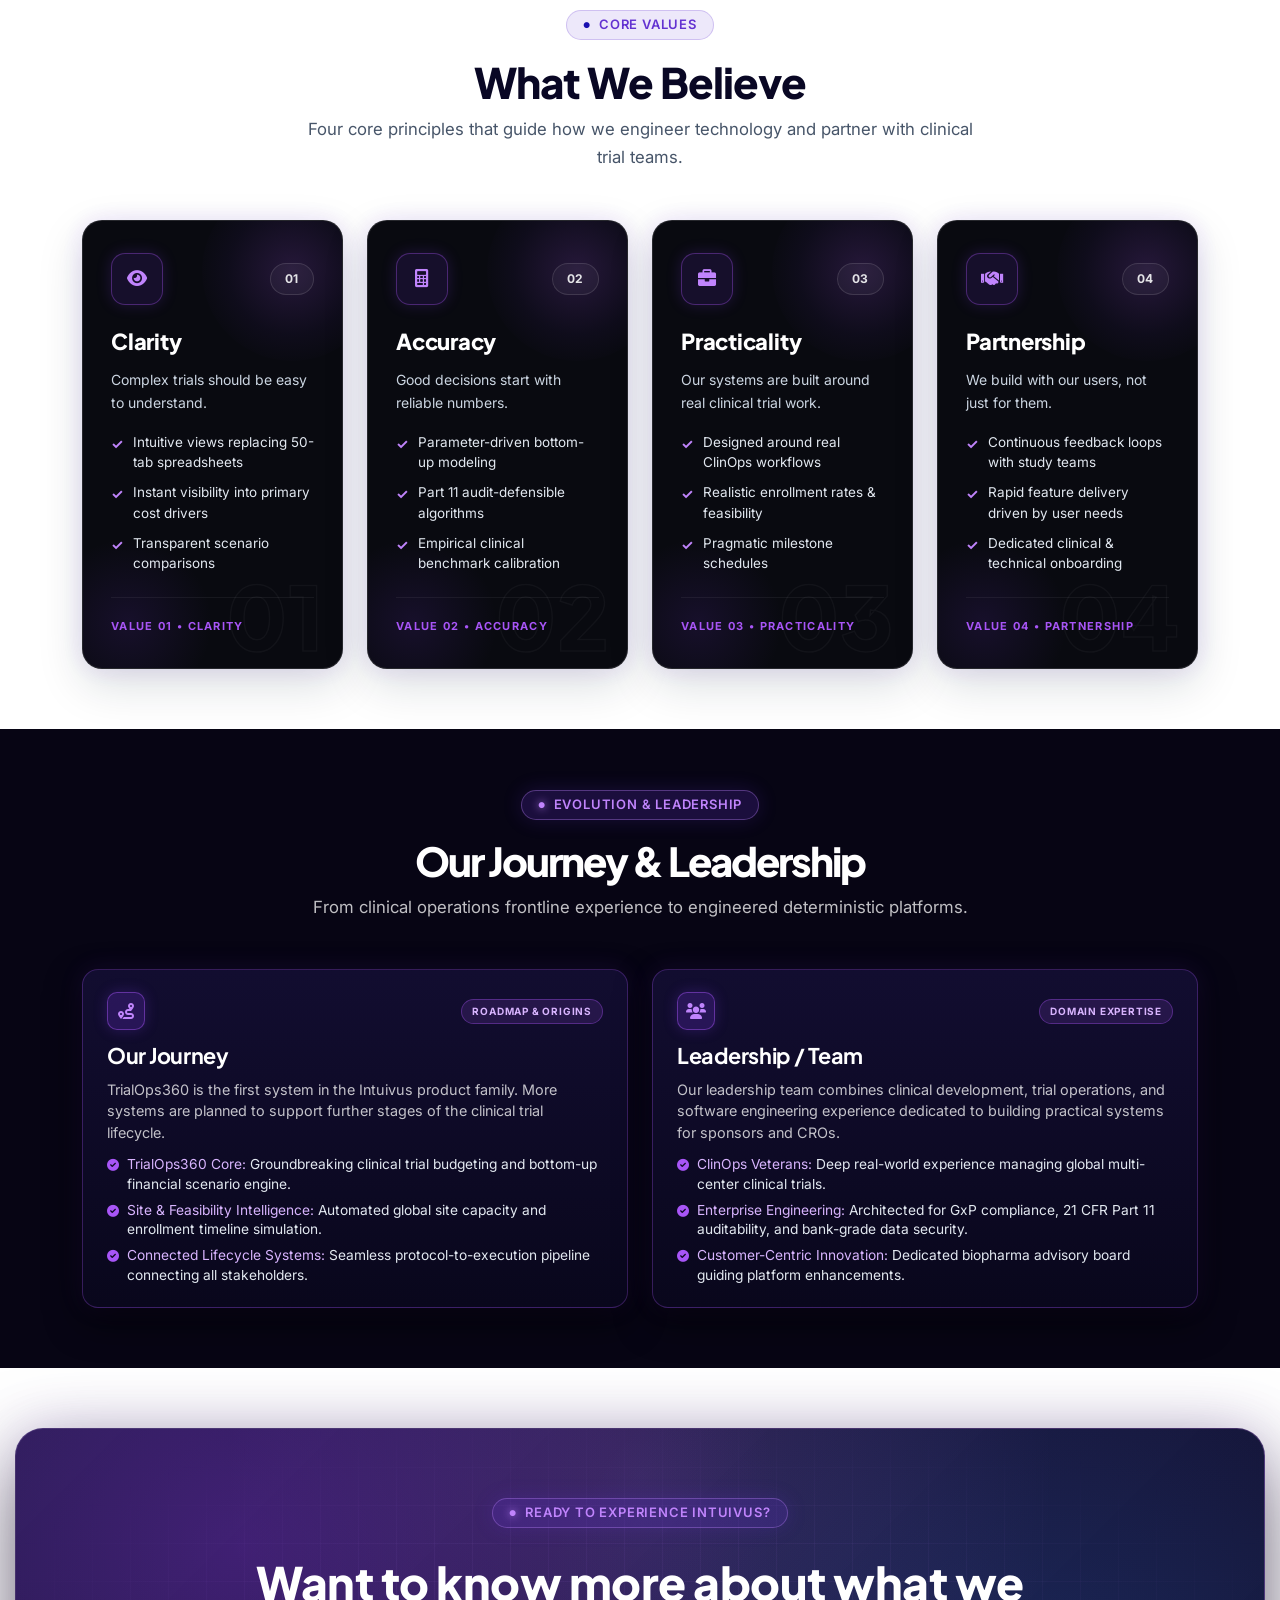
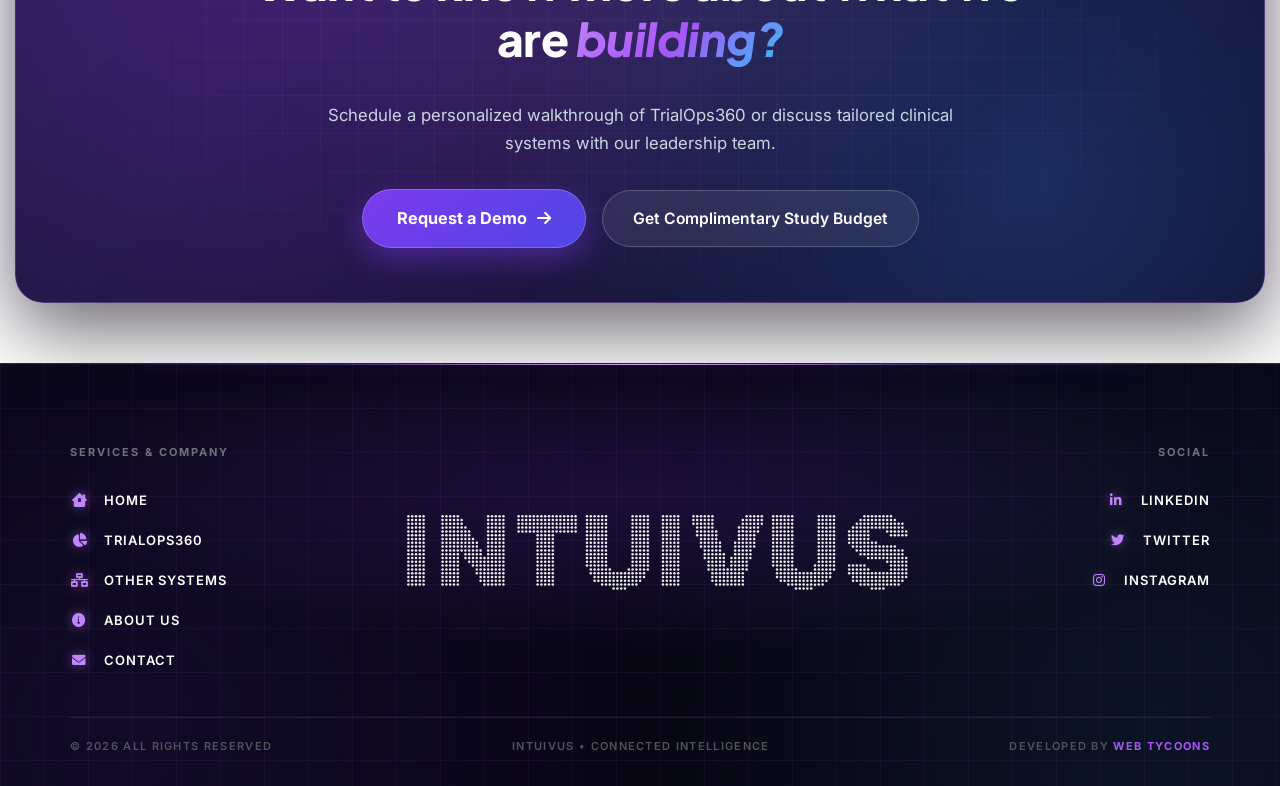
==== commit 93332701: "fix pages" ====
--- a/about.html
+++ b/about.html
@@ -40,17 +40,16 @@
     <!-- Shared Header Placeholder -->
     <div id="site-header"></div>
 
-    <!-- Section 1: Modern Cosmic Header -->
+    <!-- Section 1: Modern Header -->
     <section class="page-title-modern">
       <div class="container">
         <div class="title-outer text-start">
-          <ul class="page-modern-breadcrumb mb-3">
-            <li><a href="index.html" class="crumb-home">Home</a></li>
+          <ul class="page-modern-breadcrumb mb-2" style="pointer-events: none; user-select: none;">
+            <li><span>Home</span></li>
             <li><span class="sep">/</span></li>
             <li class="active">About Us</li>
           </ul>
-          <h1 class="page-modern-title">Building Better Systems for <span class="gradient-text">Clinical Trials</span></h1>
-          <p class="page-modern-subtitle">Deterministic planning systems designed to unify assumptions, eliminate budgeting uncertainty, and accelerate study execution.</p>
+          <h1 class="page-modern-title mb-0" style="cursor: default; pointer-events: none;">About <span class="gradient-text">Intuivus</span></h1>
         </div>
       </div>
     </section>
@@ -222,12 +221,6 @@
                 </div>
                 <div class="hyper-card-footer mt-4">
                   <span class="hyper-card-footer-label">VALUE 01 &bull; CLARITY</span>
-                  <div class="hyper-card-arrow-btn" aria-label="Learn more about Clarity">
-                    <svg width="14" height="14" viewBox="0 0 24 24" fill="none" stroke="currentColor" stroke-width="2.4" stroke-linecap="round" stroke-linejoin="round">
-                      <line x1="7" y1="17" x2="17" y2="7"></line>
-                      <polyline points="7 7 17 7 17 17"></polyline>
-                    </svg>
-                  </div>
                 </div>
               </div>
             </div>
@@ -266,12 +259,6 @@
                 </div>
                 <div class="hyper-card-footer mt-4">
                   <span class="hyper-card-footer-label">VALUE 02 &bull; ACCURACY</span>
-                  <div class="hyper-card-arrow-btn" aria-label="Learn more about Accuracy">
-                    <svg width="14" height="14" viewBox="0 0 24 24" fill="none" stroke="currentColor" stroke-width="2.4" stroke-linecap="round" stroke-linejoin="round">
-                      <line x1="7" y1="17" x2="17" y2="7"></line>
-                      <polyline points="7 7 17 7 17 17"></polyline>
-                    </svg>
-                  </div>
                 </div>
               </div>
             </div>
@@ -310,12 +297,6 @@
                 </div>
                 <div class="hyper-card-footer mt-4">
                   <span class="hyper-card-footer-label">VALUE 03 &bull; PRACTICALITY</span>
-                  <div class="hyper-card-arrow-btn" aria-label="Learn more about Practicality">
-                    <svg width="14" height="14" viewBox="0 0 24 24" fill="none" stroke="currentColor" stroke-width="2.4" stroke-linecap="round" stroke-linejoin="round">
-                      <line x1="7" y1="17" x2="17" y2="7"></line>
-                      <polyline points="7 7 17 7 17 17"></polyline>
-                    </svg>
-                  </div>
                 </div>
               </div>
             </div>
@@ -354,12 +335,6 @@
                 </div>
                 <div class="hyper-card-footer mt-4">
                   <span class="hyper-card-footer-label">VALUE 04 &bull; PARTNERSHIP</span>
-                  <div class="hyper-card-arrow-btn" aria-label="Learn more about Partnership">
-                    <svg width="14" height="14" viewBox="0 0 24 24" fill="none" stroke="currentColor" stroke-width="2.4" stroke-linecap="round" stroke-linejoin="round">
-                      <line x1="7" y1="17" x2="17" y2="7"></line>
-                      <polyline points="7 7 17 7 17 17"></polyline>
-                    </svg>
-                  </div>
                 </div>
               </div>
             </div>
--- a/css/style.css
+++ b/css/style.css
@@ -23327,8 +23327,17 @@
 }
 
 @keyframes hyperPulse {
-  0%, 100% { transform: scale(1); opacity: 1; }
-  50% { transform: scale(1.3); opacity: 0.6; }
+
+  0%,
+  100% {
+    transform: scale(1);
+    opacity: 1;
+  }
+
+  50% {
+    transform: scale(1.3);
+    opacity: 0.6;
+  }
 }
 
 /* Kinetic Hero Typography */
@@ -23595,13 +23604,13 @@
   list-style: none;
 }
 
-.main-menu .navigation > li {
+.main-menu .navigation>li {
   position: relative;
   padding: 0;
   margin: 0;
 }
 
-.main-menu .navigation > li > a {
+.main-menu .navigation>li>a {
   color: rgba(255, 255, 255, 0.85) !important;
   font-size: 14.5px;
   font-weight: 550;
@@ -23614,8 +23623,8 @@
   transition: color 0.2s ease;
 }
 
-.main-menu .navigation > li:hover > a,
-.main-menu .navigation > li.current > a {
+.main-menu .navigation>li:hover>a,
+.main-menu .navigation>li.current>a {
   color: #C084FC !important;
 }
 
@@ -23624,18 +23633,18 @@
   color: rgba(255, 255, 255, 0.6);
 }
 
-.main-menu .navigation > li.dropdown:hover .nav-chevron {
+.main-menu .navigation>li.dropdown:hover .nav-chevron {
   transform: rotate(180deg);
   color: #C084FC;
 }
 
 /* Glassmorphic Mega-Dropdown Menu */
-.main-menu .navigation > li.dropdown {
-  position: relative;
-}
-
-.main-menu .navigation > li.dropdown > ul.nav-dropdown-menu,
-.main-menu .navigation > li > ul {
+.main-menu .navigation>li.dropdown {
+  position: relative;
+}
+
+.main-menu .navigation>li.dropdown>ul.nav-dropdown-menu,
+.main-menu .navigation>li>ul {
   position: absolute !important;
   top: 100% !important;
   left: 50% !important;
@@ -23658,8 +23667,8 @@
   z-index: 1000 !important;
 }
 
-.main-menu .navigation > li.dropdown > ul.nav-dropdown-menu::before,
-.main-menu .navigation > li > ul::before {
+.main-menu .navigation>li.dropdown>ul.nav-dropdown-menu::before,
+.main-menu .navigation>li>ul::before {
   content: "" !important;
   position: absolute !important;
   top: -16px !important;
@@ -23669,8 +23678,8 @@
   display: block !important;
 }
 
-.main-menu .navigation > li.dropdown:hover > ul.nav-dropdown-menu,
-.main-menu .navigation > li.dropdown:hover > ul {
+.main-menu .navigation>li.dropdown:hover>ul.nav-dropdown-menu,
+.main-menu .navigation>li.dropdown:hover>ul {
   opacity: 1 !important;
   visibility: visible !important;
   pointer-events: auto !important;
@@ -24138,9 +24147,17 @@
   transition: height 0.3s ease;
 }
 
-.pillar-bar-1 { background: linear-gradient(90deg, #7C3AED, #A855F7); }
-.pillar-bar-2 { background: linear-gradient(90deg, #6366F1, #8B5CF6); }
-.pillar-bar-3 { background: linear-gradient(90deg, #9333EA, #C084FC); }
+.pillar-bar-1 {
+  background: linear-gradient(90deg, #7C3AED, #A855F7);
+}
+
+.pillar-bar-2 {
+  background: linear-gradient(90deg, #6366F1, #8B5CF6);
+}
+
+.pillar-bar-3 {
+  background: linear-gradient(90deg, #9333EA, #C084FC);
+}
 
 .pillar-card-elevated:hover {
   transform: translateY(-8px);
@@ -24431,6 +24448,7 @@
   0% {
     transform: translate3d(0, 0, 0);
   }
+
   100% {
     transform: translate3d(-50%, 0, 0);
   }
@@ -24440,9 +24458,11 @@
   .clients-section.clients-orbital-strip {
     padding: 38px 0 44px;
   }
+
   .clients-marquee-track {
     gap: 40px !important;
   }
+
   .clients-marquee-logo img {
     height: 30px !important;
   }
@@ -24603,7 +24623,7 @@
   min-height: 740px;
   box-sizing: border-box;
   padding-top: 140px !important;
-  padding-bottom: 60px !important;
+  /* padding-bottom: 60px !important; */
 }
 
 .hyper-slide-inner {
@@ -24622,7 +24642,8 @@
   justify-content: space-between;
   gap: 50px;
   width: 100%;
-  margin-top: 65px !important; /* Shifted section downward gracefully */
+  margin-top: 65px !important;
+  /* Shifted section downward gracefully */
 }
 
 .hyper-col-left {
@@ -25028,9 +25049,21 @@
      ========================================================================== */
 
 .tycoon-footer {
-  background: #000000 !important;
+  background-color: #070512 !important;
+  background-image:
+    radial-gradient(ellipse 65% 55% at 50% 30%, rgba(124, 58, 237, 0.18) 0%, transparent 70%),
+    radial-gradient(circle at 10% 85%, rgba(99, 50, 209, 0.12) 0%, transparent 45%),
+    radial-gradient(circle at 90% 85%, rgba(56, 189, 248, 0.08) 0%, transparent 45%),
+    linear-gradient(to right, rgba(168, 85, 247, 0.07) 1px, transparent 1px),
+    linear-gradient(to bottom, rgba(168, 85, 247, 0.07) 1px, transparent 1px) !important;
+  background-size:
+    100% 100%,
+    100% 100%,
+    100% 100%,
+    44px 44px,
+    44px 44px !important;
   color: #ffffff !important;
-  border-top: 1px solid rgba(255, 255, 255, 0.08) !important;
+  border-top: 1px solid rgba(168, 85, 247, 0.22) !important;
   padding: 80px 40px 30px !important;
   position: relative !important;
   overflow: hidden !important;
@@ -25090,7 +25123,8 @@
   display: inline-flex !important;
   align-items: center !important;
   justify-content: center !important;
-  color: #C084FC !important; /* Intuivus theme accent */
+  color: #C084FC !important;
+  /* Intuivus theme accent */
   font-weight: 800 !important;
   font-size: 14px !important;
   line-height: 1 !important;
@@ -25258,24 +25292,30 @@
   .tycoon-footer {
     padding: 60px 20px 20px !important;
   }
+
   .tycoon-footer .footer-top-grid {
     grid-template-columns: 1fr;
     text-align: center;
     gap: 35px;
   }
+
   .tycoon-footer .footer-right-col {
     align-items: center;
     text-align: center;
   }
+
   .tycoon-footer .footer-slash-links {
     align-items: center;
   }
+
   .tycoon-footer .footer-contact-line {
     font-size: 20px !important;
   }
+
   .tycoon-footer .footer-contact-line.email-line {
     font-size: 18px !important;
   }
+
   .tycoon-footer .footer-particle-container {
     height: 90px;
   }
@@ -25498,18 +25538,17 @@
 .hyper-ref-card.is-highlighted,
 .hyper-ref-card:hover {
   border-color: rgba(168, 85, 247, 0.75) !important;
-  transform: translateY(-5px) !important;
-  box-shadow: 0 20px 45px rgba(0, 0, 0, 0.6), 0 0 35px rgba(124, 58, 237, 0.32) !important;
-  background: radial-gradient(circle at 50% 0%, rgba(168, 85, 247, 0.22) 0%, #090A10 70%) !important;
+  transform: translateY(-8px) !important;
+  box-shadow: 0 24px 50px rgba(0, 0, 0, 0.75), 0 0 35px rgba(124, 58, 237, 0.32) !important;
 }
 
 .hyper-ref-card.is-highlighted .hyper-card-icon-box,
 .hyper-ref-card:hover .hyper-card-icon-box {
   border-color: #C084FC !important;
-  background: rgba(124, 58, 237, 0.28) !important;
+  background-color: rgba(124, 58, 237, 0.28) !important;
   box-shadow: 0 0 24px rgba(168, 85, 247, 0.65) !important;
   color: #FFFFFF !important;
-  transform: scale(1.05);
+  transform: scale(1.06) !important;
 }
 
 .hyper-ref-card.is-highlighted .hyper-card-icon-box svg,
@@ -25531,22 +25570,27 @@
 
 .hyper-ref-card.is-highlighted .hyper-card-arrow-btn,
 .hyper-ref-card:hover .hyper-card-arrow-btn {
-  background: #7C3AED !important;
   color: #FFFFFF !important;
   border-color: #A855F7 !important;
-  box-shadow: 0 0 16px rgba(124, 58, 237, 0.6) !important;
-  transform: scale(1.08);
+  box-shadow: 0 0 18px rgba(124, 58, 237, 0.6) !important;
+  transform: scale(1.08) !important;
+}
+
+.hyper-ref-card.is-highlighted .hyper-card-arrow-btn::before,
+.hyper-ref-card:hover .hyper-card-arrow-btn::before {
+  opacity: 1 !important;
 }
 
 .hyper-ref-card.is-highlighted .hyper-card-arrow-btn svg,
 .hyper-ref-card:hover .hyper-card-arrow-btn svg {
-  transform: translate(2px, -2px);
+  stroke: #FFFFFF !important;
+  transform: translate(2.5px, -2.5px) !important;
 }
 
 .hyper-ref-card.is-highlighted .hyper-card-watermark,
 .hyper-ref-card:hover .hyper-card-watermark {
-  -webkit-text-stroke: 1.5px rgba(168, 85, 247, 0.16) !important;
-  transform: scale(1.04);
+  -webkit-text-stroke: 1.5px rgba(168, 85, 247, 0.2) !important;
+  transform: scale(1.05) !important;
 }
 
 
@@ -25555,16 +25599,19 @@
    ========================================================================== */
 
 /* Prevent any horizontal screen shifting / overflow on mobile */
-html, body {
+html,
+body {
   overflow-x: hidden !important;
   max-width: 100vw !important;
   position: relative !important;
 }
 
 @media (max-width: 991px) {
+
   /* 1. Header Mobile Responsiveness */
   .main-header .action-box .header-btn {
-    display: none !important; /* Hide oversized desktop buttons from header on mobile */
+    display: none !important;
+    /* Hide oversized desktop buttons from header on mobile */
   }
 
   .main-header .action-box {
@@ -25673,6 +25720,7 @@
 }
 
 @media (max-width: 767px) {
+
   /* Cards Mobile Padding & Watermark Scale */
   .hyper-ref-card {
     padding: 24px 20px 22px !important;
--- a/css/responsive-fixes.css
+++ b/css/responsive-fixes.css
@@ -5,18 +5,39 @@
 /* --- CARD DESIGN (Matching Image 1: Client-First, Innovation, Integrity, Passion) --- */
 .hyper-ref-card {
   position: relative !important;
-  background: #090A10 !important;
+  background-color: #090A10 !important;
   border: 1px solid rgba(255, 255, 255, 0.08) !important;
   border-radius: 20px !important;
   padding: 32px 28px !important;
   overflow: hidden !important;
-  transition: all 0.35s cubic-bezier(0.16, 1, 0.3, 1) !important;
   display: flex !important;
   flex-direction: column !important;
   justify-content: space-between !important;
   height: 100% !important;
   min-height: 380px !important;
   box-shadow: 0 10px 30px rgba(0, 0, 0, 0.5) !important;
+  transform: translateY(0) !important;
+  transition: transform 0.4s cubic-bezier(0.16, 1, 0.3, 1),
+              border-color 0.4s cubic-bezier(0.16, 1, 0.3, 1),
+              box-shadow 0.4s cubic-bezier(0.16, 1, 0.3, 1) !important;
+  will-change: transform, box-shadow, border-color !important;
+}
+
+/* Ambient purple glow layer with seamless 0.4s fade on hover AND dishover */
+.hyper-ref-card::before {
+  content: "" !important;
+  position: absolute !important;
+  inset: 0 !important;
+  border-radius: inherit !important;
+  background: radial-gradient(circle at 50% 0%, rgba(168, 85, 247, 0.28) 0%, rgba(124, 58, 237, 0.08) 55%, transparent 80%) !important;
+  opacity: 0 !important;
+  transition: opacity 0.4s cubic-bezier(0.16, 1, 0.3, 1) !important;
+  pointer-events: none !important;
+  z-index: 1 !important;
+}
+
+.hyper-ref-card:hover::before {
+  opacity: 1 !important;
 }
 
 /* Synopsis section cards can match height gracefully */
@@ -47,19 +68,24 @@
   width: 52px !important;
   height: 52px !important;
   border-radius: 14px !important;
-  background: rgba(124, 58, 237, 0.12) !important;
+  background-color: rgba(124, 58, 237, 0.12) !important;
   border: 1px solid rgba(168, 85, 247, 0.35) !important;
   display: flex !important;
   align-items: center !important;
   justify-content: center !important;
   color: #C084FC !important;
   box-shadow: 0 0 15px rgba(124, 58, 237, 0.20) !important;
-  transition: all 0.35s ease !important;
+  transform: scale(1) !important;
+  transition: transform 0.4s cubic-bezier(0.16, 1, 0.3, 1),
+              background-color 0.4s cubic-bezier(0.16, 1, 0.3, 1),
+              border-color 0.4s cubic-bezier(0.16, 1, 0.3, 1),
+              box-shadow 0.4s cubic-bezier(0.16, 1, 0.3, 1),
+              color 0.4s ease !important;
 }
 
 .hyper-card-icon-box svg {
   stroke: #C084FC !important;
-  transition: all 0.35s ease !important;
+  transition: stroke 0.4s ease !important;
 }
 
 /* Number Badge Pill (Image 1 style e.g. 01, 02, 03, 04) */
@@ -174,23 +200,42 @@
 
 /* Circular Arrow Button (Image 1 style ↗) */
 .hyper-card-arrow-btn {
+  position: relative !important;
+  overflow: hidden !important;
   width: 38px !important;
   height: 38px !important;
   border-radius: 50% !important;
-  background: rgba(255, 255, 255, 0.04) !important;
+  background-color: rgba(255, 255, 255, 0.04) !important;
   border: 1px solid rgba(255, 255, 255, 0.15) !important;
   color: #D4D4D8 !important;
   display: flex !important;
   align-items: center !important;
   justify-content: center !important;
   cursor: pointer !important;
-  transition: all 0.3s cubic-bezier(0.2, 0.8, 0.2, 1) !important;
+  transform: scale(1) !important;
+  transition: transform 0.4s cubic-bezier(0.16, 1, 0.3, 1),
+              border-color 0.4s cubic-bezier(0.16, 1, 0.3, 1),
+              box-shadow 0.4s cubic-bezier(0.16, 1, 0.3, 1),
+              color 0.4s ease !important;
   flex-shrink: 0 !important;
+  z-index: 2 !important;
+}
+
+.hyper-card-arrow-btn::before {
+  content: "" !important;
+  position: absolute !important;
+  inset: 0 !important;
+  border-radius: 50% !important;
+  background: linear-gradient(135deg, #8B5CF6 0%, #6D28D9 100%) !important;
+  opacity: 0 !important;
+  transition: opacity 0.4s cubic-bezier(0.16, 1, 0.3, 1) !important;
+  z-index: -1 !important;
 }
 
 .hyper-card-arrow-btn svg {
   stroke: currentColor !important;
-  transition: transform 0.25s ease !important;
+  transform: translate(0, 0) !important;
+  transition: transform 0.4s cubic-bezier(0.16, 1, 0.3, 1), stroke 0.4s ease !important;
 }
 
 /* Giant Subtle Watermark Number (Image 1 style) */
@@ -207,23 +252,23 @@
   pointer-events: none !important;
   user-select: none !important;
   z-index: 1 !important;
-  transition: all 0.35s ease !important;
+  transform: scale(1) !important;
+  transition: transform 0.4s cubic-bezier(0.16, 1, 0.3, 1), -webkit-text-stroke 0.4s ease !important;
 }
 
 /* --- PREMIUM SLEEK HOVER STATE (High Contrast, Deep Dark, Neon Accents) --- */
 .hyper-ref-card:hover {
-  border-color: rgba(168, 85, 247, 0.7) !important;
+  border-color: rgba(168, 85, 247, 0.75) !important;
   transform: translateY(-8px) !important;
   box-shadow: 0 24px 50px rgba(0, 0, 0, 0.75), 0 0 35px rgba(124, 58, 237, 0.28) !important;
-  background: linear-gradient(180deg, #100C22 0%, #090A10 100%) !important;
 }
 
 .hyper-ref-card:hover .hyper-card-icon-box {
   border-color: #C084FC !important;
-  background: rgba(124, 58, 237, 0.28) !important;
+  background-color: rgba(124, 58, 237, 0.28) !important;
   box-shadow: 0 0 24px rgba(168, 85, 247, 0.6) !important;
   color: #FFFFFF !important;
-  transform: scale(1.06);
+  transform: scale(1.06) !important;
 }
 
 .hyper-ref-card:hover .hyper-card-icon-box svg {
@@ -232,7 +277,7 @@
 
 .hyper-ref-card:hover .hyper-card-badge-pill {
   border-color: rgba(168, 85, 247, 0.55) !important;
-  background: rgba(124, 58, 237, 0.16) !important;
+  background-color: rgba(124, 58, 237, 0.16) !important;
   color: #FFFFFF !important;
   box-shadow: 0 0 14px rgba(124, 58, 237, 0.35) !important;
 }
@@ -242,21 +287,24 @@
 }
 
 .hyper-ref-card:hover .hyper-card-arrow-btn {
-  background: linear-gradient(135deg, #8B5CF6 0%, #6D28D9 100%) !important;
   color: #FFFFFF !important;
   border-color: #A855F7 !important;
   box-shadow: 0 0 18px rgba(124, 58, 237, 0.65) !important;
-  transform: scale(1.08);
+  transform: scale(1.08) !important;
+}
+
+.hyper-ref-card:hover .hyper-card-arrow-btn::before {
+  opacity: 1 !important;
 }
 
 .hyper-ref-card:hover .hyper-card-arrow-btn svg {
   stroke: #FFFFFF !important;
-  transform: translate(2.5px, -2.5px);
+  transform: translate(2.5px, -2.5px) !important;
 }
 
 .hyper-ref-card:hover .hyper-card-watermark {
   -webkit-text-stroke: 1.5px rgba(168, 85, 247, 0.2) !important;
-  transform: scale(1.05);
+  transform: scale(1.05) !important;
 }
 
 .hyper-ref-card:hover .hyper-tag {
@@ -279,10 +327,12 @@
   width: 100% !important;
   margin-left: auto !important;
   margin-right: auto !important;
+  margin-top: 0 !important;
   box-sizing: border-box !important;
 }
 
 @media (min-width: 1400px) {
+
   .hyper-slide-inner,
   .hyper-slide-inner.container {
     max-width: 1320px !important;
@@ -292,6 +342,7 @@
 }
 
 @media (min-width: 1200px) and (max-width: 1399.98px) {
+
   .hyper-slide-inner,
   .hyper-slide-inner.container {
     max-width: 1140px !important;
@@ -301,6 +352,7 @@
 }
 
 @media (min-width: 992px) and (max-width: 1199.98px) {
+
   .hyper-slide-inner,
   .hyper-slide-inner.container {
     max-width: 960px !important;
@@ -310,6 +362,7 @@
 }
 
 @media (min-width: 768px) and (max-width: 991.98px) {
+
   .hyper-slide-inner,
   .hyper-slide-inner.container {
     max-width: 720px !important;
@@ -319,6 +372,7 @@
 }
 
 @media (max-width: 767.98px) {
+
   .hyper-slide-inner,
   .hyper-slide-inner.container {
     max-width: 100% !important;
@@ -332,19 +386,61 @@
 }
 
 .hyper-col-left {
-  flex: 1 1 56% !important;
-  max-width: 660px !important;
+  flex: 1 1 58% !important;
+  max-width: 720px !important;
 }
 
 .hyper-col-right {
-  flex: 1 1 44% !important;
+  flex: 1 1 42% !important;
   max-width: 500px !important;
+}
+
+.hyper-title {
+  font-family: 'Plus Jakarta Sans', -apple-system, BlinkMacSystemFont, 'Segoe UI', Roboto, sans-serif !important;
+  font-size: clamp(2rem, 3.4vw, 3.5rem) !important;
+  font-weight: 800 !important;
+  line-height: 1.12 !important;
+  letter-spacing: -0.03em !important;
+  color: #FFFFFF !important;
+  margin-bottom: 0 !important;
+}
+
+/* Hero section & main swiper: full flush 100% viewport coverage without generic section 60px padding or swiper-horizontal 70px padding */
+#hero-showcase.hyper-hero-section,
+.hyper-hero-section,
+.scs-portal-sticky-frame .hyper-hero-section {
+  padding: 0 !important;
+  margin: 0 !important;
+  min-height: 0 !important;
+  height: 100% !important;
+  width: 100% !important;
+}
+
+.hyper-main-swiper,
+.hyper-main-swiper.swiper-horizontal {
+  padding: 0 !important;
+  margin: 0 !important;
+  height: 100% !important;
+  width: 100% !important;
+}
+
+.hyper-slide-item {
+  position: relative;
+  display: flex !important;
+  align-items: flex-end !important;
+  justify-content: center !important;
+  width: 100% !important;
+  height: 100% !important;
+  min-height: 0 !important;
+  box-sizing: border-box !important;
+  padding-top: clamp(84px, 10vh, 110px) !important;
+  padding-bottom: clamp(75px, 9.5vh, 105px) !important;
 }
 
 /* Bottom pagination bar container */
 .hyper-bottom-bar {
   position: absolute !important;
-  bottom: 28px !important;
+  bottom: clamp(24px, 3.2vh, 36px) !important;
   left: 0 !important;
   width: 100% !important;
   z-index: 25 !important;
@@ -367,21 +463,36 @@
   right: clamp(16px, 2.5vw, 36px) !important;
 }
 
+/* Hero Swiper Conditional Controls (Arrows & Pagination):
+   - Visible when 2 or more slides exist
+   - Completely hidden when only 1 slide exists */
+.hyper-main-swiper:has(.swiper-wrapper > .swiper-slide:only-child) .hyper-nav-btn,
+.hyper-main-swiper:has(.swiper-wrapper > .swiper-slide:only-child) .hyper-bottom-bar,
+.hyper-main-swiper.is-single-slide .hyper-nav-btn,
+.hyper-main-swiper.is-single-slide .hyper-bottom-bar,
+.hyper-main-swiper .swiper-button-lock,
+.hyper-main-swiper .swiper-pagination-lock {
+  display: none !important;
+}
+
 /* ==========================================================================
    FULL MOBILE RESPONSIVENESS FIXES (Screen <= 991px & iPhone SE 375px)
    ========================================================================== */
 
 /* Prevent any horizontal screen shifting / overflow on mobile */
-html, body {
+html,
+body {
   overflow-x: hidden !important;
   max-width: 100vw !important;
   position: relative !important;
 }
 
 @media (max-width: 991px) {
+
   /* 1. Header Mobile Responsiveness */
   .main-header .action-box .header-btn {
-    display: none !important; /* Hide oversized desktop buttons from header on mobile */
+    display: none !important;
+    /* Hide oversized desktop buttons from header on mobile */
   }
 
   .main-header .action-box {
@@ -483,13 +594,32 @@
     display: none !important;
   }
 
+  .hyper-slide-item {
+    align-items: flex-end !important;
+    padding-top: 75px !important;
+    padding-bottom: 54px !important;
+  }
+
+  .hyper-bottom-bar {
+    bottom: 16px !important;
+  }
+
   .hyper-hero-slider {
     padding: 40px 0 60px !important;
     min-height: auto !important;
   }
 }
 
+@media (max-width: 576px) {
+  .hyper-slide-item {
+    align-items: center !important;
+    padding-top: 70px !important;
+    padding-bottom: 50px !important;
+  }
+}
+
 @media (max-width: 767px) {
+
   /* Cards Mobile Padding & Watermark Scale */
   .hyper-ref-card {
     padding: 24px 20px 22px !important;
@@ -584,6 +714,7 @@
 }
 
 @media (max-width: 767.98px) {
+
   .about-section,
   #about,
   .metrics-section,
@@ -703,19 +834,23 @@
   .metrics-section.synopsis-flow-section {
     padding: 45px 0 50px !important;
   }
+
   .metrics-section .sec-title {
     margin-bottom: 24px !important;
   }
+
   .metrics-section.synopsis-flow-section .hyper-ref-card,
   .metrics-section .hyper-ref-card {
     padding: 20px 16px 18px !important;
   }
+
   .hyper-stat-number,
   .metrics-section .hyper-stat-number {
     font-size: clamp(26px, 6.5vw, 32px) !important;
     font-weight: 500 !important;
     margin-bottom: 6px !important;
   }
+
   .metrics-section .hyper-card-title {
     font-size: 1.05rem !important;
     margin-bottom: 8px !important;
@@ -829,7 +964,9 @@
 #who-it-is-for.testimonial-section {
   background: #08061e !important;
   position: relative;
-  overflow: hidden;
+  overflow: visible !important;
+  overflow-x: clip !important;
+  overflow-y: visible !important;
   padding-top: 60px !important;
   padding-bottom: 60px !important;
 }
@@ -855,6 +992,22 @@
   padding: 0 !important;
   position: relative;
   z-index: 2;
+  overflow: visible !important;
+  padding-bottom: 25px !important;
+  margin-bottom: -25px !important;
+}
+
+#who-it-is-for .row {
+  overflow: visible !important;
+  padding-bottom: 35px !important;
+  margin-bottom: -15px !important;
+}
+
+#who-it-is-for .col-xl-3,
+#who-it-is-for .col-lg-6,
+#who-it-is-for .col-md-6,
+#who-it-is-for .col-12 {
+  overflow: visible !important;
 }
 
 /* ==========================================================================
@@ -1185,7 +1338,7 @@
   border-bottom: 1px solid rgba(255, 255, 255, 0.05) !important;
 }
 
-.mobile-menu .navigation li > a {
+.mobile-menu .navigation li>a {
   display: flex !important;
   align-items: center !important;
   justify-content: space-between !important;
@@ -1197,8 +1350,8 @@
   transition: all 0.2s ease !important;
 }
 
-.mobile-menu .navigation li:hover > a,
-.mobile-menu .navigation li.current > a {
+.mobile-menu .navigation li:hover>a,
+.mobile-menu .navigation li.current>a {
   color: #C084FC !important;
   background: rgba(168, 85, 247, 0.08) !important;
   padding-left: 26px !important;
@@ -1228,7 +1381,7 @@
   transform: rotate(180deg);
 }
 
-.mobile-menu .navigation li.dropdown > ul {
+.mobile-menu .navigation li.dropdown>ul {
   display: none;
   background: rgba(0, 0, 0, 0.4) !important;
   border-top: 1px solid rgba(255, 255, 255, 0.04) !important;
@@ -1245,7 +1398,7 @@
   border-radius: 0 !important;
 }
 
-.mobile-menu .navigation li.dropdown.open > ul {
+.mobile-menu .navigation li.dropdown.open>ul {
   display: block !important;
 }
 
@@ -1254,18 +1407,18 @@
   display: none !important;
 }
 
-.mobile-menu .navigation li.dropdown > ul a {
+.mobile-menu .navigation li.dropdown>ul a {
   padding: 10px 22px 10px 36px !important;
   font-size: 14px !important;
   color: #CBD5E1 !important;
   display: block !important;
 }
 
-.mobile-menu .navigation li.dropdown > ul .nav-dd-header {
+.mobile-menu .navigation li.dropdown>ul .nav-dd-header {
   display: none !important;
 }
 
-.mobile-menu .navigation li.dropdown > ul .nav-dd-card {
+.mobile-menu .navigation li.dropdown>ul .nav-dd-card {
   display: flex !important;
   align-items: center !important;
   gap: 12px !important;
@@ -1274,19 +1427,19 @@
   border: none !important;
 }
 
-.mobile-menu .navigation li.dropdown > ul .nav-dd-icon {
+.mobile-menu .navigation li.dropdown>ul .nav-dd-icon {
   display: flex !important;
   color: #A855F7 !important;
   font-size: 16px !important;
 }
 
-.mobile-menu .navigation li.dropdown > ul .nav-dd-title {
+.mobile-menu .navigation li.dropdown>ul .nav-dd-title {
   color: #FFFFFF !important;
   font-size: 14px !important;
   font-weight: 600 !important;
 }
 
-.mobile-menu .navigation li.dropdown > ul .nav-dd-desc {
+.mobile-menu .navigation li.dropdown>ul .nav-dd-desc {
   color: #94A3B8 !important;
   font-size: 12px !important;
   display: block !important;
@@ -1319,10 +1472,10 @@
 /* ==========================================================================
    NAVIGATION DROPDOWN ARROW FIX (Eliminate duplicate chevron on desktop)
    ========================================================================== */
-.main-menu .navigation > li.dropdown > a:after,
-.main-menu .navigation > li.dropdown > a::after,
-.sticky-header .main-menu .navigation > li.dropdown > a:after,
-.sticky-header .main-menu .navigation > li.dropdown > a::after {
+.main-menu .navigation>li.dropdown>a:after,
+.main-menu .navigation>li.dropdown>a::after,
+.sticky-header .main-menu .navigation>li.dropdown>a:after,
+.sticky-header .main-menu .navigation>li.dropdown>a::after {
   content: none !important;
   display: none !important;
 }
@@ -1599,9 +1752,11 @@
     min-height: 410px !important;
     padding: 22px 18px 20px;
   }
+
   .modular-card-title {
     font-size: 1.25rem;
   }
+
   .modular-card-desc {
     font-size: 13px;
   }
@@ -1632,7 +1787,7 @@
 .cta-aurora-glow {
   position: absolute;
   inset: 0;
-  background: 
+  background:
     radial-gradient(circle at 18% 25%, rgba(147, 51, 234, 0.3) 0%, transparent 50%),
     radial-gradient(circle at 82% 75%, rgba(59, 130, 246, 0.24) 0%, transparent 50%),
     radial-gradient(circle at 50% 10%, rgba(192, 132, 252, 0.16) 0%, transparent 55%);
@@ -1643,12 +1798,12 @@
 .cta-grid-lines {
   position: absolute;
   inset: 0;
-  background-image: 
+  background-image:
     linear-gradient(rgba(192, 132, 252, 0.06) 1px, transparent 1px),
     linear-gradient(90deg, rgba(192, 132, 252, 0.06) 1px, transparent 1px);
   background-size: 38px 38px;
-  mask-image: radial-gradient(ellipse at center, rgba(0,0,0,1) 40%, rgba(0,0,0,0) 80%);
-  -webkit-mask-image: radial-gradient(ellipse at center, rgba(0,0,0,1) 40%, rgba(0,0,0,0) 80%);
+  mask-image: radial-gradient(ellipse at center, rgba(0, 0, 0, 1) 40%, rgba(0, 0, 0, 0) 80%);
+  -webkit-mask-image: radial-gradient(ellipse at center, rgba(0, 0, 0, 1) 40%, rgba(0, 0, 0, 0) 80%);
   pointer-events: none;
   z-index: 0;
 }
@@ -1738,6 +1893,7 @@
     padding: 44px 20px 38px !important;
     border-radius: 20px !important;
   }
+
   .cta-trust-strip {
     flex-direction: column;
     gap: 12px;
@@ -1755,7 +1911,8 @@
 .scs-portal-hero-wrap {
   position: relative;
   width: 100%;
-  height: calc(100vh + 280px); /* Compact scrollytelling runway: smooth 220px opening, then immediate natural scroll to About Us */
+  height: calc(100vh + 280px);
+  /* Compact scrollytelling runway: smooth 250px opening, then immediate natural transition to About Us */
   background: #05050a;
 }
 
@@ -1795,7 +1952,7 @@
   will-change: transform, opacity;
 }
 
-/* Radiating Radar / Crosshair Lines & Sub-Circles */
+/* 3 Interlocking Logo Hexagons (Reference Sacred Geometry - Clean without straight grid lines) */
 .scs-portal-grid {
   position: absolute;
   inset: 0;
@@ -1808,37 +1965,8 @@
 }
 
 .scs-grid-line {
-  position: absolute;
-  left: 50%;
-  top: 48%;
-  width: 220vw;
-  height: 1px;
-  background: linear-gradient(90deg, transparent 0%, rgba(255, 255, 255, 0.05) 20%, rgba(255, 255, 255, 0.14) 50%, rgba(255, 255, 255, 0.05) 80%, transparent 100%);
-  transform-origin: center center;
-}
-
-.scs-grid-line.is-h {
-  transform: translate(-50%, -50%) rotate(0deg);
-}
-
-.scs-grid-line.is-v {
-  transform: translate(-50%, -50%) rotate(90deg);
-}
-
-.scs-grid-line.is-diag-1 {
-  transform: translate(-50%, -50%) rotate(30deg);
-}
-
-.scs-grid-line.is-diag-2 {
-  transform: translate(-50%, -50%) rotate(-30deg);
-}
-
-.scs-grid-line.is-diag-3 {
-  transform: translate(-50%, -50%) rotate(60deg);
-}
-
-.scs-grid-line.is-diag-4 {
-  transform: translate(-50%, -50%) rotate(-60deg);
+  display: none !important;
+  /* Removed all straight grid lines per user request */
 }
 
 /* 3 Interlocking Logo Hexagons (Reference Sacred Geometry) */
@@ -1903,13 +2031,11 @@
 .scs-hex-aura {
   position: absolute;
   inset: -5%;
-  background: radial-gradient(
-    circle at center,
-    rgba(168, 85, 247, 0.12) 0%,
-    rgba(124, 58, 237, 0.06) 36%,
-    rgba(56, 189, 248, 0.03) 58%,
-    transparent 72%
-  );
+  background: radial-gradient(circle at center,
+      rgba(168, 85, 247, 0.12) 0%,
+      rgba(124, 58, 237, 0.06) 36%,
+      rgba(56, 189, 248, 0.03) 58%,
+      transparent 72%);
   filter: blur(24px);
   pointer-events: none;
   opacity: 0.35;
@@ -1917,8 +2043,17 @@
 }
 
 @keyframes scsHexAuraPulse {
-  0% { transform: scale(0.98); opacity: 0.25; filter: blur(20px); }
-  100% { transform: scale(1.02); opacity: 0.4; filter: blur(28px); }
+  0% {
+    transform: scale(0.98);
+    opacity: 0.25;
+    filter: blur(20px);
+  }
+
+  100% {
+    transform: scale(1.02);
+    opacity: 0.4;
+    filter: blur(28px);
+  }
 }
 
 .scs-hex-center-svg {
@@ -1979,7 +2114,7 @@
   text-align: center;
   font-family: 'Plus Jakarta Sans', system-ui, sans-serif;
   font-weight: 800;
-  font-size: clamp(2rem, 3.8vw, 3.6rem);
+  font-size: clamp(2.8rem, 5.2vw, 4.8rem) !important;
   letter-spacing: -0.025em;
   line-height: 1.08;
   text-transform: uppercase;
@@ -2202,29 +2337,39 @@
 }
 
 @keyframes scsMarqueeLoop {
-  0% { transform: translateX(0); }
-  100% { transform: translateX(-50%); }
+  0% {
+    transform: translateX(0);
+  }
+
+  100% {
+    transform: translateX(-50%);
+  }
 }
 
 @media (max-width: 767px) {
   .scs-portal-title {
-    font-size: clamp(1.6rem, 6.5vw, 2.2rem) !important;
-  }
+    font-size: clamp(1.85rem, 7.5vw, 2.7rem) !important;
+  }
+
   .scs-portal-orb,
   .scs-hex-sub {
     width: min(230px, 72vw) !important;
     height: min(250px, 78vw) !important;
   }
+
   .scs-hex-sub.is-left {
     left: calc(50% - min(160px, 30vw)) !important;
   }
+
   .scs-hex-sub.is-right {
     left: calc(50% + min(160px, 30vw)) !important;
   }
+
   .scs-portal-sub {
     font-size: 11.5px !important;
     margin-bottom: 12px !important;
   }
+
   .scs-scroll-cue {
     font-size: 0.6rem !important;
     margin-bottom: 8px !important;
@@ -2238,25 +2383,27 @@
 .main-menu .navigation {
   display: flex !important;
   align-items: center !important;
-  gap: 20px !important; /* Sleek, reduced spacing between tabs */
+  gap: 20px !important;
+  /* Sleek, reduced spacing between tabs */
   margin: 0 !important;
   padding: 0 !important;
   list-style: none !important;
 }
 
-.main-header .main-menu .navigation > li,
-.main-menu .navigation > li {
+.main-header .main-menu .navigation>li,
+.main-menu .navigation>li {
   position: relative !important;
   padding: 0 !important;
   margin: 0 !important;
-  margin-right: 0 !important; /* Completely kill obsolete 48px/60px float margin */
+  margin-right: 0 !important;
+  /* Completely kill obsolete 48px/60px float margin */
   float: none !important;
   display: inline-flex !important;
   align-items: center !important;
 }
 
-.main-header .main-menu .navigation > li > a,
-.main-menu .navigation > li > a {
+.main-header .main-menu .navigation>li>a,
+.main-menu .navigation>li>a {
   color: rgba(255, 255, 255, 0.88) !important;
   font-size: 14.5px !important;
   font-weight: 600 !important;
@@ -2269,17 +2416,17 @@
   transition: color 0.2s ease !important;
 }
 
-.main-header .main-menu .navigation > li:hover > a,
-.main-header .main-menu .navigation > li.current > a {
+.main-header .main-menu .navigation>li:hover>a,
+.main-header .main-menu .navigation>li.current>a {
   color: #c084fc !important;
 }
 
 /* ==========================================================================
    2. TECHNOLOGY SUBMENU DESIGN FIX
    ========================================================================== */
-.main-menu .navigation > li.dropdown > ul.nav-dropdown-menu,
-.main-header .main-menu .navigation > li.dropdown > ul.nav-dropdown-menu,
-.main-menu .navigation > li > ul {
+.main-menu .navigation>li.dropdown>ul.nav-dropdown-menu,
+.main-header .main-menu .navigation>li.dropdown>ul.nav-dropdown-menu,
+.main-menu .navigation>li>ul {
   position: absolute !important;
   top: 100% !important;
   left: 50% !important;
@@ -2305,10 +2452,10 @@
   z-index: 1000 !important;
 }
 
-.main-menu .navigation > li.dropdown:hover > ul.nav-dropdown-menu,
-.main-header .main-menu .navigation > li.dropdown:hover > ul.nav-dropdown-menu,
-.main-menu .navigation > li.dropdown.is-open > ul.nav-dropdown-menu,
-.main-header .main-menu .navigation > li.dropdown.is-open > ul.nav-dropdown-menu {
+.main-menu .navigation>li.dropdown:hover>ul.nav-dropdown-menu,
+.main-header .main-menu .navigation>li.dropdown:hover>ul.nav-dropdown-menu,
+.main-menu .navigation>li.dropdown.is-open>ul.nav-dropdown-menu,
+.main-header .main-menu .navigation>li.dropdown.is-open>ul.nav-dropdown-menu {
   opacity: 1 !important;
   visibility: visible !important;
   pointer-events: auto !important;
@@ -2502,7 +2649,6 @@
 
 .nav-dd-footer-arrow {
   color: #c084fc !important;
-}
   display: flex !important;
   align-items: center !important;
   transition: transform 0.2s ease !important;
@@ -2519,9 +2665,42 @@
   padding: 80px 0 30px !important;
   width: 100% !important;
   box-sizing: border-box !important;
+  position: relative !important;
+  overflow: hidden !important;
+  background-color: #070512 !important;
+  background-image:
+    radial-gradient(ellipse 65% 55% at 50% 30%, rgba(124, 58, 237, 0.18) 0%, transparent 70%),
+    radial-gradient(circle at 10% 85%, rgba(99, 50, 209, 0.12) 0%, transparent 45%),
+    radial-gradient(circle at 90% 85%, rgba(56, 189, 248, 0.08) 0%, transparent 45%),
+    linear-gradient(to right, rgba(168, 85, 247, 0.07) 1px, transparent 1px),
+    linear-gradient(to bottom, rgba(168, 85, 247, 0.07) 1px, transparent 1px) !important;
+  background-size:
+    100% 100%,
+    100% 100%,
+    100% 100%,
+    44px 44px,
+    44px 44px !important;
+  border-top: 1px solid rgba(168, 85, 247, 0.22) !important;
+}
+
+.tycoon-footer::before {
+  content: "" !important;
+  position: absolute !important;
+  top: 0 !important;
+  left: 50% !important;
+  transform: translateX(-50%) !important;
+  width: 80% !important;
+  max-width: 1000px !important;
+  height: 1px !important;
+  background: linear-gradient(90deg, transparent 0%, rgba(139, 92, 246, 0.3) 20%, rgba(216, 180, 254, 0.95) 50%, rgba(139, 92, 246, 0.3) 80%, transparent 100%) !important;
+  box-shadow: 0 0 16px rgba(168, 85, 247, 0.7), 0 0 35px rgba(124, 58, 237, 0.35) !important;
+  pointer-events: none !important;
+  z-index: 2 !important;
 }
 
 .tycoon-footer .outer-box {
+  position: relative !important;
+  z-index: 3 !important;
   max-width: 1780px !important;
   margin: 0 auto !important;
   padding: 0 40px !important;
@@ -2585,6 +2764,8 @@
   display: flex !important;
   justify-content: space-between !important;
   align-items: center !important;
+  flex-wrap: wrap !important;
+  gap: 12px !important;
   font-size: 11px !important;
   font-weight: 600 !important;
   letter-spacing: 0.12em !important;
@@ -2592,10 +2773,36 @@
   color: #52525b !important;
 }
 
+.tycoon-footer .footer-copy-row a,
+.tycoon-footer .footer-dev-credit a {
+  color: #a855f7 !important;
+  text-decoration: none !important;
+  font-weight: 700 !important;
+  letter-spacing: 0.12em !important;
+  transition: all 0.25s ease !important;
+}
+
+.tycoon-footer .footer-copy-row a:hover,
+.tycoon-footer .footer-dev-credit a:hover {
+  color: #c084fc !important;
+  text-decoration: underline !important;
+  text-shadow: 0 0 10px rgba(168, 85, 247, 0.4) !important;
+}
+
+@media (max-width: 767.98px) {
+  .tycoon-footer .footer-copy-row {
+    flex-direction: column !important;
+    gap: 8px !important;
+    text-align: center !important;
+    justify-content: center !important;
+  }
+}
+
 @media (max-width: 1023.98px) {
   .tycoon-footer .outer-box {
     padding: 0 20px !important;
   }
+
   .tycoon-footer .footer-container {
     padding: 0 16px !important;
   }
@@ -2607,6 +2814,7 @@
     text-align: center !important;
     gap: 35px !important;
   }
+
   .tycoon-footer .footer-brand-particle-col .footer-particle-container {
     height: 110px !important;
     min-height: 110px !important;
@@ -3058,23 +3266,41 @@
   color: rgba(255, 255, 255, 0.65) !important;
 }
 
-/* Compact Breadcrumb Header for Contact Page */
+/* Generous Balanced Breadcrumb Header for Contact Page */
 .page-title-contact {
-  padding-top: 105px !important;
-  padding-bottom: 22px !important;
-  min-height: auto !important;
+  padding-top: 150px !important;
+  padding-bottom: 75px !important;
+  min-height: 360px !important;
+  display: flex !important;
+  align-items: center !important;
 }
 
 .page-title-contact .page-modern-title {
-  font-size: clamp(1.7rem, 2.8vw, 2.2rem) !important;
-  margin-bottom: 4px !important;
-  line-height: 1.25 !important;
+  font-size: clamp(2.2rem, 4.5vw, 3.4rem) !important;
+  margin-bottom: 14px !important;
+  line-height: 1.18 !important;
+  font-weight: 800 !important;
+  letter-spacing: -0.03em !important;
 }
 
 .page-title-contact .page-modern-subtitle {
-  font-size: 0.88rem !important;
+  font-size: clamp(0.98rem, 1.3vw, 1.1rem) !important;
   margin-bottom: 0 !important;
-  line-height: 1.5 !important;
+  line-height: 1.65 !important;
+  max-width: 760px !important;
+  color: rgba(255, 255, 255, 0.82) !important;
+}
+
+.page-title-contact .page-modern-breadcrumb {
+  margin-bottom: 16px !important;
+}
+
+@media (max-width: 767px) {
+  .page-title-contact {
+    padding-top: 125px !important;
+    padding-bottom: 45px !important;
+    min-height: auto !important;
+  }
 }
 
 /* ==========================================================================
@@ -4079,7 +4305,7 @@
 .cta-mesh-grid-pattern {
   position: absolute;
   inset: 0;
-  background-image: 
+  background-image:
     linear-gradient(to right, rgba(255, 255, 255, 0.03) 1px, transparent 1px),
     linear-gradient(to bottom, rgba(255, 255, 255, 0.03) 1px, transparent 1px);
   background-size: 36px 36px;
@@ -4185,7 +4411,7 @@
 .hyper-grid-bg {
   position: absolute !important;
   inset: 0 !important;
-  background-image: 
+  background-image:
     linear-gradient(to right, rgba(255, 255, 255, 0.045) 1px, transparent 1px),
     linear-gradient(to bottom, rgba(255, 255, 255, 0.045) 1px, transparent 1px) !important;
   background-size: 36px 36px !important;
@@ -4299,19 +4525,21 @@
   top: 16px !important;
   right: 16px !important;
   z-index: 10 !important;
-  background-color: rgba(255, 255, 255, 0.1) !important;
-  border: 1px solid rgba(255, 255, 255, 0.15) !important;
+  background-color: #F1F5F9 !important;
+  border: 1px solid #E2E8F0 !important;
   border-radius: 50% !important;
   padding: 8px !important;
   opacity: 0.85 !important;
-  filter: invert(1) grayscale(100%) brightness(200%) !important;
+  filter: none !important;
+  color: #475569 !important;
   transition: all 0.2s ease !important;
 }
 
 .demo-modal-close:hover {
   opacity: 1 !important;
-  transform: scale(1.1) !important;
-  background-color: rgba(168, 85, 247, 0.3) !important;
+  transform: scale(1.08) !important;
+  background-color: #E2E8F0 !important;
+  color: #0F172A !important;
 }
 
 .demo-modal-media-col {
@@ -4382,14 +4610,14 @@
 }
 
 .demo-modal-form-col {
-  background: #0E0927 !important;
+  background: #FFFFFF !important;
   padding: 34px 32px !important;
   position: relative !important;
-  color: #ffffff !important;
+  color: #0F172A !important;
 }
 
 .demo-modal-form-col .demo-modal-header h3 {
-  color: #ffffff !important;
+  color: #0F172A !important;
   font-size: 1.35rem !important;
   font-weight: 800 !important;
   line-height: 1.25 !important;
@@ -4397,22 +4625,23 @@
 }
 
 .demo-modal-form-col .demo-modal-header p {
-  color: #94a3b8 !important;
+  color: #64748B !important;
   font-size: 0.82rem !important;
 }
 
 .demo-modal-form-col .metrics-pill-badge {
-  background: rgba(168, 85, 247, 0.18) !important;
-  border: 1px solid rgba(192, 132, 252, 0.35) !important;
-  color: #d8b4fe !important;
+  background: #F1EDFC !important;
+  border: 1px solid rgba(124, 58, 237, 0.22) !important;
+  color: #6D28D9 !important;
+  font-weight: 700 !important;
 }
 
 .demo-modal-form-col .metrics-pill-badge .badge-dot {
-  color: #c084fc !important;
+  color: #7C3AED !important;
 }
 
 .demo-modal-form-col .form-label {
-  color: #cbd5e1 !important;
+  color: #334155 !important;
   font-weight: 600 !important;
   font-size: 0.76rem !important;
   margin-bottom: 4px !important;
@@ -4421,9 +4650,9 @@
 }
 
 .demo-modal-form-col .form-control {
-  background: rgba(255, 255, 255, 0.05) !important;
-  border: 1px solid rgba(168, 85, 247, 0.25) !important;
-  color: #ffffff !important;
+  background: #F8FAFC !important;
+  border: 1px solid #CBD5E1 !important;
+  color: #0F172A !important;
   border-radius: 8px !important;
   padding: 7px 12px !important;
   font-size: 0.85rem !important;
@@ -4432,38 +4661,42 @@
 }
 
 .demo-modal-form-col select.form-control {
-  background: rgba(14, 9, 39, 0.95) !important;
-  color: #ffffff !important;
+  background-color: #F8FAFC !important;
+  color: #0F172A !important;
+  border: 1px solid #CBD5E1 !important;
 }
 
 .demo-modal-form-col select.form-control option {
-  background: #0e0926 !important;
-  color: #ffffff !important;
+  background: #FFFFFF !important;
+  color: #0F172A !important;
 }
 
 .demo-modal-form-col textarea.form-control {
+  background: #F8FAFC !important;
+  border: 1px solid #CBD5E1 !important;
+  color: #0F172A !important;
   height: 56px !important;
   min-height: 56px !important;
   padding: 8px 12px !important;
 }
 
 .demo-modal-form-col .form-control:focus {
-  background: rgba(255, 255, 255, 0.08) !important;
-  border-color: #a855f7 !important;
-  box-shadow: 0 0 0 3px rgba(168, 85, 247, 0.25) !important;
-  color: #ffffff !important;
+  background: #FFFFFF !important;
+  border-color: #7C3AED !important;
+  box-shadow: 0 0 0 3px rgba(124, 58, 237, 0.15) !important;
+  color: #0F172A !important;
 }
 
 .demo-modal-form-col .form-control::placeholder {
-  color: rgba(255, 255, 255, 0.35) !important;
+  color: #94A3B8 !important;
   font-size: 0.82rem !important;
 }
 
 .demo-modal-submit-btn {
   background: linear-gradient(135deg, #7C3AED 0%, #6332D1 100%) !important;
   color: #ffffff !important;
-  border: 1px solid rgba(192, 132, 252, 0.45) !important;
-  box-shadow: 0 6px 24px rgba(124, 58, 237, 0.45) !important;
+  border: none !important;
+  box-shadow: 0 4px 16px rgba(124, 58, 237, 0.35) !important;
   border-radius: 8px !important;
   font-weight: 600 !important;
   font-size: 0.88rem !important;
@@ -4472,7 +4705,7 @@
 
 .demo-modal-submit-btn:hover {
   background: linear-gradient(135deg, #8B5CF6 0%, #7C3AED 100%) !important;
-  box-shadow: 0 10px 32px rgba(124, 58, 237, 0.70) !important;
+  box-shadow: 0 8px 24px rgba(124, 58, 237, 0.55) !important;
   transform: translateY(-1px) !important;
 }
 
@@ -4531,3 +4764,315 @@
   transform: scale(1.15) !important;
   filter: drop-shadow(0 0 10px rgba(232, 121, 249, 0.9)) !important;
 }
+
+/* ==========================================================================
+   PRODUCT FAMILY OVERVIEW MATCHED BUTTONS (OTHER-SYSTEMS & ABOUT)
+   ========================================================================== */
+.product-family-btn-primary {
+  display: inline-flex !important;
+  align-items: center !important;
+  justify-content: center !important;
+  padding: 12px 26px !important;
+  border-radius: 12px !important;
+  font-size: 14.5px !important;
+  font-weight: 600 !important;
+  background: linear-gradient(135deg, #7C3AED 0%, #6332D1 100%) !important;
+  color: #FFFFFF !important;
+  box-shadow: 0 4px 18px rgba(124, 58, 237, 0.4) !important;
+  text-decoration: none !important;
+  border: 1.5px solid rgba(192, 132, 252, 0.4) !important;
+  transition: all 0.25s cubic-bezier(0.2, 0.8, 0.2, 1) !important;
+  white-space: nowrap !important;
+}
+
+.product-family-btn-primary:hover {
+  transform: translateY(-2px) !important;
+  box-shadow: 0 8px 24px rgba(124, 58, 237, 0.6) !important;
+  color: #FFFFFF !important;
+}
+
+.product-family-btn-secondary {
+  display: inline-flex !important;
+  align-items: center !important;
+  justify-content: center !important;
+  padding: 12px 26px !important;
+  border-radius: 12px !important;
+  font-size: 14.5px !important;
+  font-weight: 600 !important;
+  background: #FFFFFF !important;
+  color: #6332D1 !important;
+  box-shadow: 0 2px 10px rgba(0, 0, 0, 0.05) !important;
+  text-decoration: none !important;
+  border: 1.5px solid rgba(124, 58, 237, 0.4) !important;
+  transition: all 0.25s cubic-bezier(0.2, 0.8, 0.2, 1) !important;
+  white-space: nowrap !important;
+}
+
+.product-family-btn-secondary:hover {
+  background: rgba(124, 58, 237, 0.08) !important;
+  border-color: #7C3AED !important;
+  color: #4C1D95 !important;
+  transform: translateY(-2px) !important;
+  box-shadow: 0 6px 18px rgba(124, 58, 237, 0.15) !important;
+}
+
+/* ==========================================================================
+   TRIALOPS360 SECTION 6 (KEY FEATURES & PILLAR CARDS) SPACING FIXES
+   ========================================================================== */
+.compact-pillar-card .pillar-card-title,
+.section-dark .compact-pillar-card .pillar-card-title {
+  margin-top: 4px !important;
+  margin-bottom: 24px !important;
+}
+
+.compact-pillar-card .pillar-card-points,
+.section-dark .compact-pillar-card .pillar-card-points {
+  gap: 0 !important;
+  margin-bottom: 0 !important;
+}
+
+.compact-pillar-card .pillar-card-points li,
+.section-dark .compact-pillar-card .pillar-card-points li {
+  margin-bottom: 8px !important;
+  line-height: 1.4 !important;
+  font-size: 0.93rem !important;
+}
+
+.compact-pillar-card .pillar-card-points li:last-child,
+.section-dark .compact-pillar-card .pillar-card-points li:last-child {
+  margin-bottom: 0 !important;
+}
+
+/* ==========================================================================
+   SECTION 7 FAQ REFINEMENTS (START ALIGNMENT, COMPACT SPACING & FONT SIZE)
+   ========================================================================== */
+.section-white .faq-img-wrapper {
+  height: 250px !important;
+  max-height: 250px !important;
+}
+
+@media (min-width: 992px) {
+  .modern-faq-section .modern-faq-accordion-wrap {
+    padding-top: 10px !important;
+  }
+}
+
+.modern-faq-section .modern-faq-card {
+  margin-bottom: 12px !important;
+  border-radius: 12px !important;
+}
+
+.modern-faq-section .modern-faq-trigger {
+  padding: 14px 18px !important;
+  gap: 12px !important;
+}
+
+.modern-faq-section .faq-question-text {
+  font-size: 0.94rem !important;
+  font-weight: 600 !important;
+  line-height: 1.35 !important;
+}
+
+.modern-faq-section .faq-answer-inner {
+  padding: 0 18px 14px 18px !important;
+}
+
+.modern-faq-section .faq-answer-inner .answer-text,
+.modern-faq-section .answer-text {
+  font-size: 0.88rem !important;
+  line-height: 1.6 !important;
+  padding-top: 8px !important;
+}
+
+.modern-faq-section .faq-toggle-icon {
+  width: 30px !important;
+  height: 30px !important;
+  min-width: 30px !important;
+  font-size: 11px !important;
+}
+
+/* ==========================================================================
+   OTHER-SYSTEMS ECOSYSTEM CARDS ALIGNMENT & DIVIDER LINE
+   ========================================================================== */
+.ecosystem-pillar-card {
+  display: flex !important;
+  flex-direction: column !important;
+  justify-content: space-between !important;
+  height: 100% !important;
+}
+
+.ecosystem-pillar-card .pillar-card-thesis {
+  border-bottom: none !important;
+  padding-bottom: 0 !important;
+  margin-bottom: 0 !important;
+  color: #64748b !important;
+  font-size: 0.98rem !important;
+  line-height: 1.65 !important;
+  font-weight: 400 !important;
+}
+
+.ecosystem-pillar-card .card-footer-divider {
+  margin-top: 24px !important;
+  padding-top: 16px !important;
+  border-top: 1px solid rgba(99, 50, 209, 0.12) !important;
+  width: 100% !important;
+}
+
+/* ==========================================================================
+   GLOBAL PAGE TITLE / BREADCRUMB HEADER UNIFIED STYLING & HEIGHT ENHANCEMENT
+   ========================================================================== */
+.page-title,
+.page-title-modern,
+.page-title-contact {
+  padding-top: 175px !important;
+  padding-bottom: 105px !important;
+  min-height: 380px !important;
+  display: flex !important;
+  align-items: center !important;
+}
+
+.page-title-modern .page-modern-title,
+.page-title .title,
+.page-title-contact .page-modern-title {
+  font-size: clamp(1.85rem, 3.4vw, 2.5rem) !important;
+  font-weight: 800 !important;
+  line-height: 1.25 !important;
+  letter-spacing: -0.02em !important;
+  cursor: default !important;
+  pointer-events: none !important;
+  user-select: none !important;
+  margin-bottom: 0 !important;
+}
+
+.page-title-modern .page-modern-breadcrumb,
+.page-title .page-modern-breadcrumb,
+.page-title-contact .page-modern-breadcrumb {
+  cursor: default !important;
+  pointer-events: none !important;
+  user-select: none !important;
+  margin-bottom: 12px !important;
+}
+
+.page-title-modern .page-modern-breadcrumb a,
+.page-title-modern .page-modern-breadcrumb span,
+.page-title-modern .page-modern-breadcrumb li,
+.page-title .page-modern-breadcrumb a,
+.page-title .page-modern-breadcrumb span,
+.page-title .page-modern-breadcrumb li,
+.page-title-contact .page-modern-breadcrumb a,
+.page-title-contact .page-modern-breadcrumb span,
+.page-title-contact .page-modern-breadcrumb li {
+  pointer-events: none !important;
+  cursor: default !important;
+  text-decoration: none !important;
+}
+
+/* ==========================================================================
+   TRIALOPS360 OVERVIEW (2-COLUMN & DASHBOARD VISUAL)
+   ========================================================================== */
+.overview-check-icon {
+  width: 24px !important;
+  height: 24px !important;
+  min-width: 24px !important;
+  display: flex !important;
+  align-items: center !important;
+  justify-content: center !important;
+  color: #7c3aed !important;
+  font-size: 1.15rem !important;
+  margin-top: 2px !important;
+}
+
+.trialops-dashboard-frame {
+  position: relative !important;
+  width: 100% !important;
+  height: 100% !important;
+  display: flex !important;
+  flex-direction: column !important;
+  justify-content: center !important;
+}
+
+.dashboard-glow-backdrop {
+  position: absolute !important;
+  inset: -15px !important;
+  background: radial-gradient(circle at center, rgba(124, 58, 237, 0.18) 0%, rgba(124, 58, 237, 0) 70%) !important;
+  filter: blur(25px) !important;
+  z-index: 1 !important;
+  pointer-events: none !important;
+}
+
+.dashboard-img-card {
+  position: relative !important;
+  z-index: 2 !important;
+  border: 1px solid rgba(124, 58, 237, 0.2) !important;
+  border-radius: 20px !important;
+  background: #ffffff !important;
+  box-shadow: 0 20px 45px -10px rgba(124, 58, 237, 0.18), 0 10px 25px rgba(0, 0, 0, 0.05) !important;
+  overflow: hidden !important;
+  width: 100% !important;
+  height: 100% !important;
+  min-height: 480px !important;
+  display: flex !important;
+  align-items: center !important;
+  justify-content: center !important;
+  transition: transform 0.4s ease, box-shadow 0.4s ease !important;
+}
+
+.dashboard-img-card:hover {
+  transform: translateY(-4px) !important;
+  box-shadow: 0 26px 55px -10px rgba(124, 58, 237, 0.25), 0 14px 30px rgba(0, 0, 0, 0.08) !important;
+}
+
+.dashboard-img-card img {
+  width: 100% !important;
+  height: 100% !important;
+  min-height: 480px !important;
+  object-fit: cover !important;
+  object-position: center !important;
+  display: block !important;
+}
+
+/* ==========================================================================
+   MODULAR PRODUCTS SWIPER ACTION BUTTON HOVER CONTRAST FIX
+   ========================================================================== */
+.modular-action-btn {
+  color: #FFFFFF !important;
+}
+
+.modular-action-btn span,
+.modular-action-btn i {
+  color: #FFFFFF !important;
+  transition: all 0.25s ease !important;
+}
+
+.modular-card-visual:hover .modular-action-btn {
+  background: linear-gradient(135deg, #7c3aed 0%, #6366f1 100%) !important;
+  border-color: #a855f7 !important;
+  box-shadow: 0 6px 20px rgba(124, 58, 237, 0.5) !important;
+  color: #FFFFFF !important;
+}
+
+.modular-card-visual:hover .modular-action-btn span,
+.modular-card-visual:hover .modular-action-btn i {
+  color: #FFFFFF !important;
+  text-shadow: 0 1px 4px rgba(0, 0, 0, 0.5) !important;
+}
+
+.modular-action-btn:hover,
+.modular-action-btn:focus,
+.modular-card-visual:hover .modular-action-btn:hover {
+  background: linear-gradient(135deg, #9333ea 0%, #7c3aed 100%) !important;
+  border-color: #c084fc !important;
+  color: #FFFFFF !important;
+  box-shadow: 0 8px 24px rgba(147, 51, 234, 0.65) !important;
+  transform: translateY(-2px) !important;
+}
+
+.modular-action-btn:hover span,
+.modular-action-btn:hover i,
+.modular-action-btn:focus span,
+.modular-action-btn:focus i,
+.modular-card-visual:hover .modular-action-btn:hover span,
+.modular-card-visual:hover .modular-action-btn:hover i {
+  color: #FFFFFF !important;
+  text-shadow: 0 1px 4px rgba(0, 0, 0, 0.6) !important;
+}
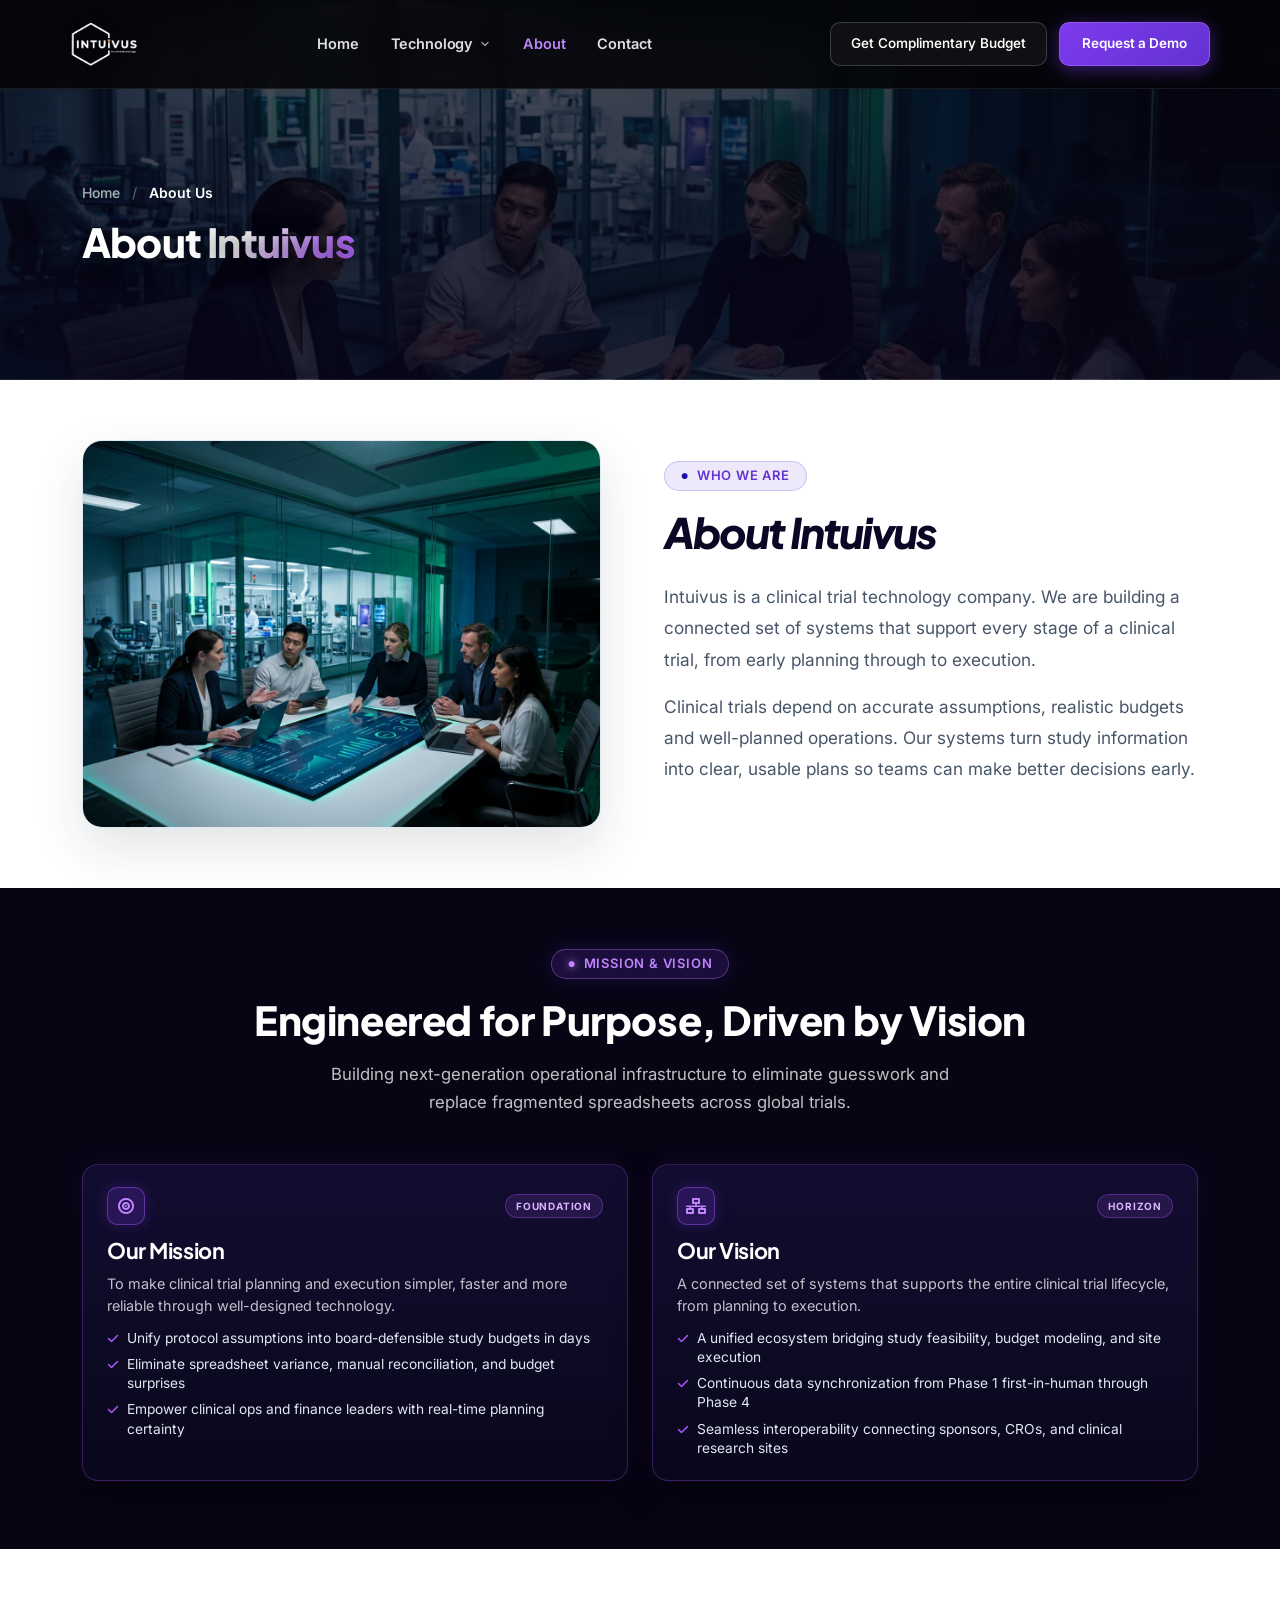
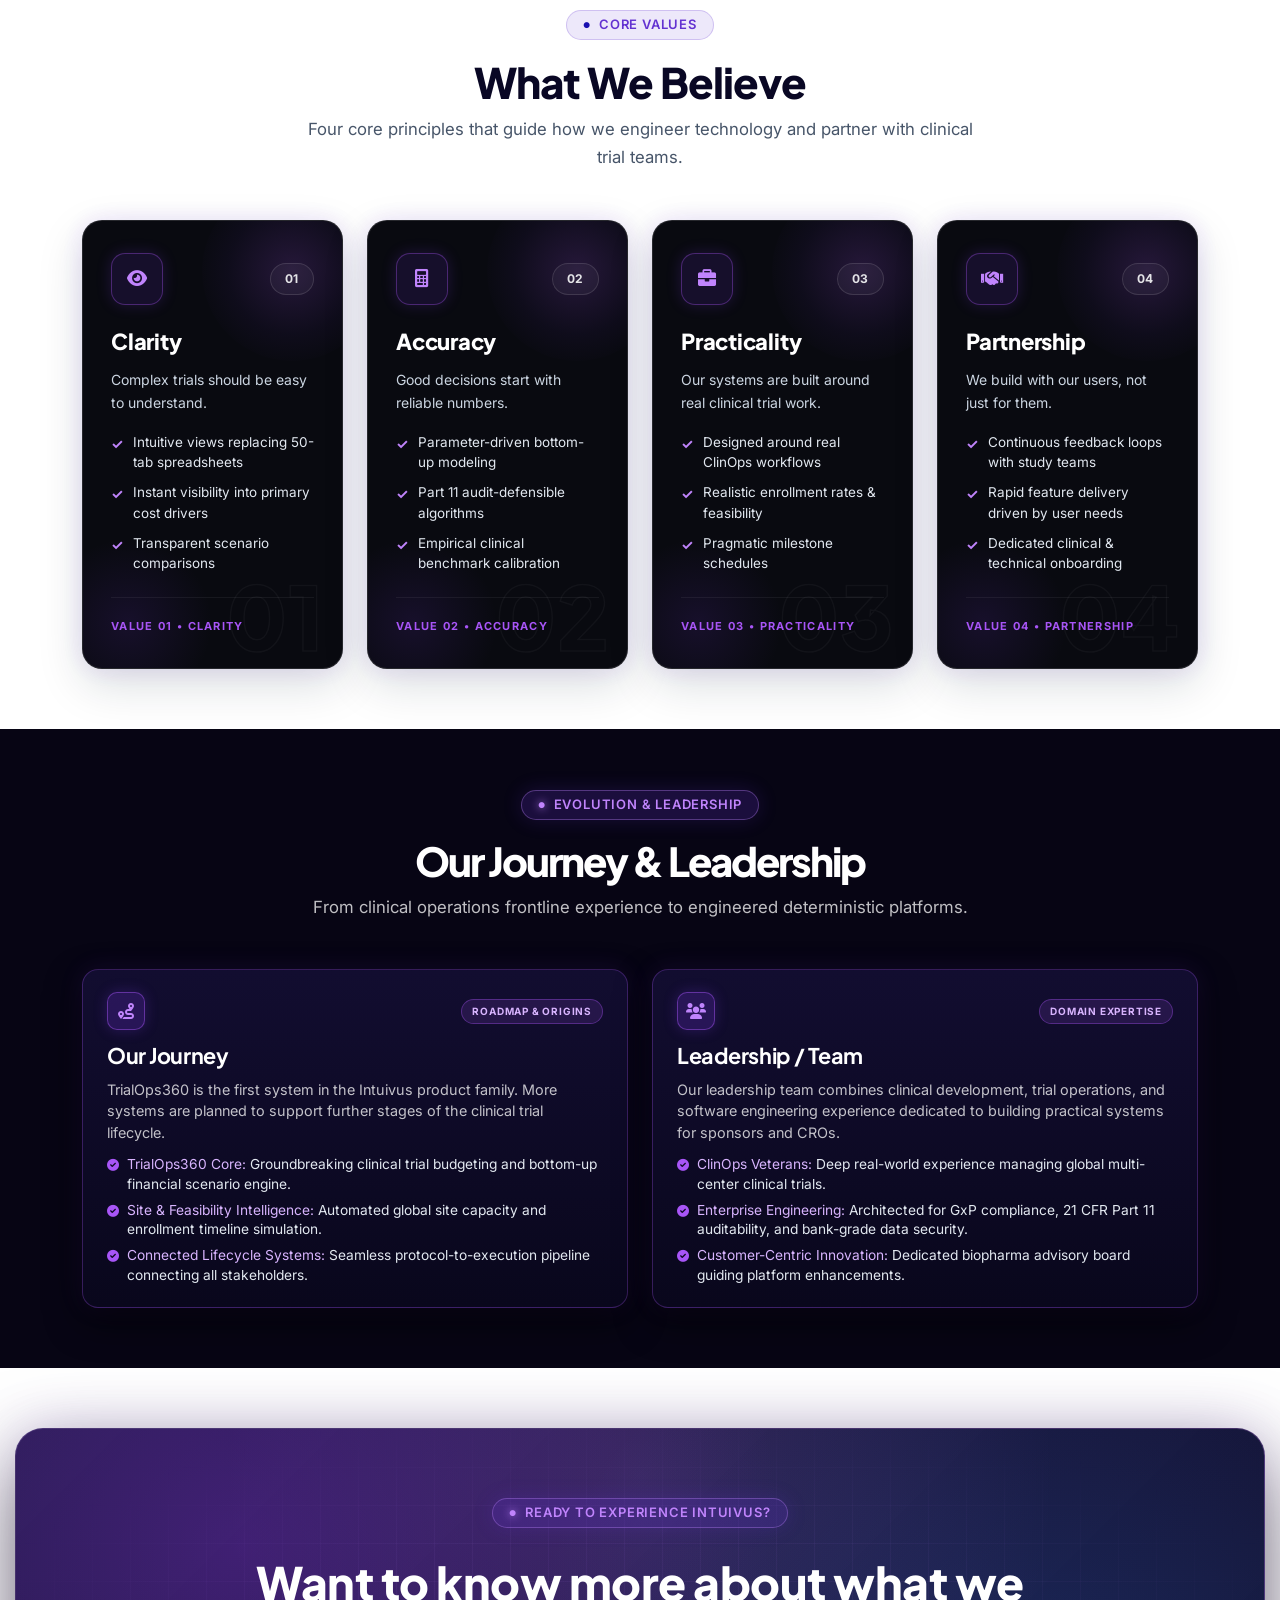
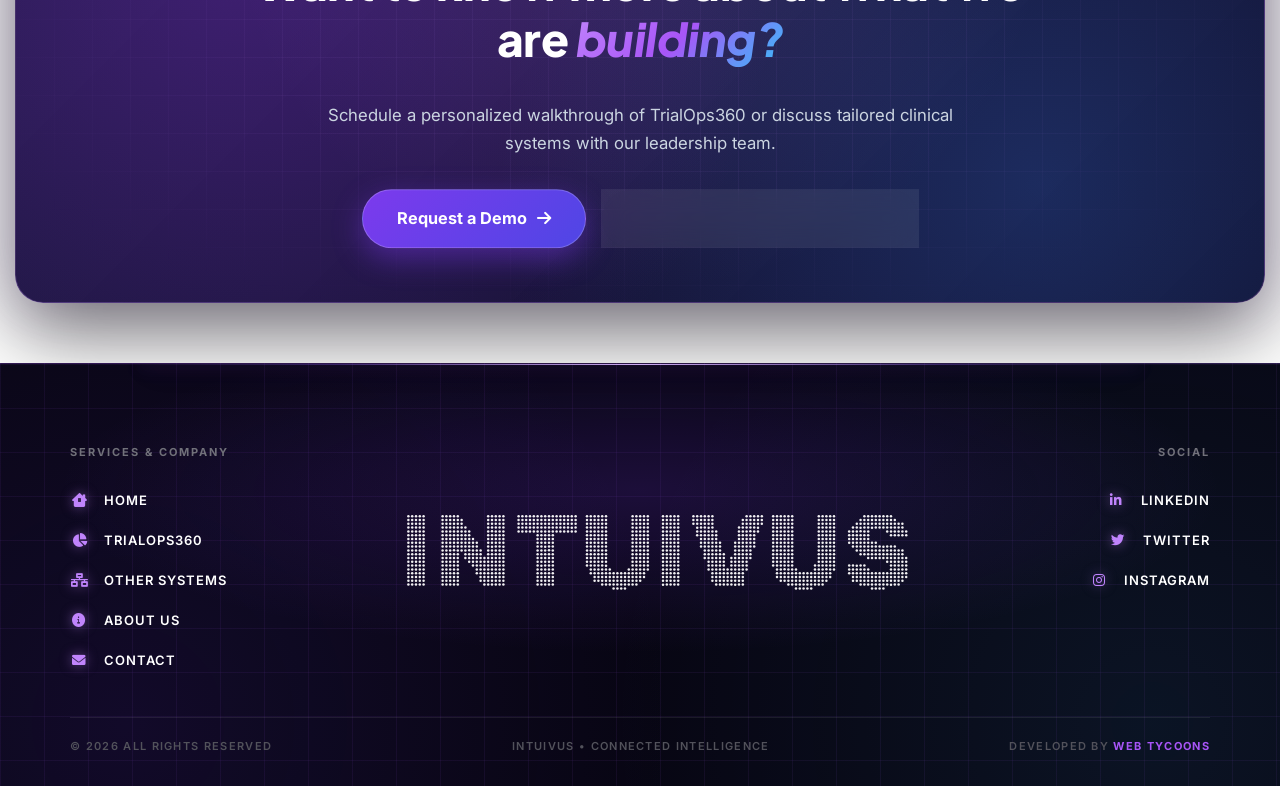
==== commit 9a3dd48e: "fix form" ====
--- a/about.html
+++ b/about.html
@@ -16,6 +16,7 @@
 
   <link href="css/bootstrap.min.css" rel="stylesheet">
   <link href="css/swiper.min.css" rel="stylesheet">
+  <link href="css/select2.min.css" rel="stylesheet">
   <link href="css/style.css?v=9.0" rel="stylesheet">
 
   <link rel="shortcut icon" href="images/favicon.png?v=3" type="image/x-icon">
--- a/css/responsive-fixes.css
+++ b/css/responsive-fixes.css
@@ -4543,11 +4543,37 @@
 }
 
 .demo-modal-media-col {
-  padding: 36px 30px !important;
+  padding: 0 !important;
   position: relative !important;
   color: #ffffff !important;
-  background: linear-gradient(180deg, rgba(13, 8, 36, 0.92) 0%, rgba(9, 5, 24, 0.98) 100%), url('../images/resource/about-clinical-research.jpg') center center / cover no-repeat !important;
+  background: #0B071F url('../images/resource/about-clinical-research.jpg') center center / cover no-repeat !important;
   border-right: 1px solid rgba(255, 255, 255, 0.08) !important;
+  overflow: hidden !important;
+  min-height: 100% !important;
+}
+
+.demo-modal-media-col img {
+  width: 100% !important;
+  height: 100% !important;
+  min-height: 100% !important;
+  object-fit: cover !important;
+  object-position: center !important;
+  display: block !important;
+}
+
+.demo-modal-img-overlay {
+  position: absolute !important;
+  inset: 0 !important;
+  background: linear-gradient(180deg, rgba(13, 8, 36, 0.72) 0%, rgba(13, 8, 36, 0.35) 45%, rgba(9, 5, 24, 0.72) 100%) !important;
+  pointer-events: none !important;
+  z-index: 2 !important;
+}
+
+.demo-modal-caption-wrap {
+  padding: 30px 24px !important;
+  position: absolute !important;
+  inset: 0 !important;
+  z-index: 3 !important;
 }
 
 .demo-modal-brand-badge {
@@ -5076,3 +5102,233 @@
   color: #FFFFFF !important;
   text-shadow: 0 1px 4px rgba(0, 0, 0, 0.6) !important;
 }
+
+/* ==========================================================================
+   SELECT2 CUSTOM SEARCHABLE DROPDOWN DESIGN (https://select2.org/searching/)
+   ========================================================================== */
+
+/* 1. Main Closed Container / Selection Box */
+.select2-container {
+  width: 100% !important;
+}
+
+.contact-form-card .select2-container--default .select2-selection--single,
+.demo-modal-form-col .select2-container--default .select2-selection--single,
+.select2-container--default .select2-selection--single {
+  height: 36px !important;
+  background-color: #F8FAFC !important;
+  border: 1px solid #CBD5E1 !important;
+  border-radius: 8px !important;
+  display: flex !important;
+  align-items: center !important;
+  padding: 0 11px !important;
+  position: relative !important;
+  transition: all 0.2s cubic-bezier(0.16, 1, 0.3, 1) !important;
+  outline: none !important;
+  box-shadow: none !important;
+}
+
+/* Contact page specific height (36px matching sibling inputs) */
+.contact-form-card .select2-container--default .select2-selection--single {
+  height: 36px !important;
+}
+
+.contact-form-card .select2-container--default .select2-selection--single .select2-selection__rendered {
+  line-height: 34px !important;
+  font-size: 0.85rem !important;
+}
+
+/* Modal specific height (38px matching sibling inputs) */
+.demo-modal-form-col .select2-container--default .select2-selection--single {
+  height: 38px !important;
+}
+
+.demo-modal-form-col .select2-container--default .select2-selection--single .select2-selection__rendered {
+  line-height: 36px !important;
+  font-size: 0.85rem !important;
+}
+
+/* Hover state */
+.contact-form-card .select2-container--default .select2-selection--single:hover,
+.demo-modal-form-col .select2-container--default .select2-selection--single:hover,
+.select2-container--default .select2-selection--single:hover {
+  background-color: #FFFFFF !important;
+  border-color: #94A3B8 !important;
+}
+
+/* Focus / Open state */
+.contact-form-card .select2-container--default.select2-container--open .select2-selection--single,
+.contact-form-card .select2-container--default.select2-container--focus .select2-selection--single,
+.demo-modal-form-col .select2-container--default.select2-container--open .select2-selection--single,
+.demo-modal-form-col .select2-container--default.select2-container--focus .select2-selection--single,
+.select2-container--default.select2-container--open .select2-selection--single,
+.select2-container--default.select2-container--focus .select2-selection--single {
+  background-color: #FFFFFF !important;
+  border-color: #7C3AED !important;
+  box-shadow: 0 0 0 2px rgba(124, 58, 237, 0.15) !important;
+}
+
+/* Rendered text */
+.contact-form-card .select2-container--default .select2-selection--single .select2-selection__rendered,
+.demo-modal-form-col .select2-container--default .select2-selection--single .select2-selection__rendered,
+.select2-container--default .select2-selection--single .select2-selection__rendered {
+  color: #0F172A !important;
+  font-size: 0.85rem !important;
+  font-weight: 500 !important;
+  padding-left: 0 !important;
+  padding-right: 24px !important;
+  width: 100% !important;
+}
+
+/* Dropdown Arrow */
+.contact-form-card .select2-container--default .select2-selection--single .select2-selection__arrow,
+.demo-modal-form-col .select2-container--default .select2-selection--single .select2-selection__arrow,
+.select2-container--default .select2-selection--single .select2-selection__arrow {
+  height: 100% !important;
+  right: 11px !important;
+  width: 18px !important;
+  top: 0 !important;
+  display: flex !important;
+  align-items: center !important;
+  justify-content: center !important;
+}
+
+.contact-form-card .select2-container--default .select2-selection--single .select2-selection__arrow b,
+.demo-modal-form-col .select2-container--default .select2-selection--single .select2-selection__arrow b,
+.select2-container--default .select2-selection--single .select2-selection__arrow b {
+  border-color: #64748B transparent transparent transparent !important;
+  border-width: 5px 4px 0 4px !important;
+  transition: transform 0.25s ease, border-color 0.2s ease !important;
+}
+
+.contact-form-card .select2-container--default.select2-container--open .select2-selection--single .select2-selection__arrow b,
+.demo-modal-form-col .select2-container--default.select2-container--open .select2-selection--single .select2-selection__arrow b,
+.select2-container--default.select2-container--open .select2-selection--single .select2-selection__arrow b {
+  transform: rotate(180deg) !important;
+  border-color: #7C3AED transparent transparent transparent !important;
+}
+
+/* 2. Dropdown Menu (Opened Panel) */
+.demo-modal-dialog .select2-dropdown,
+.select2-dropdown.select2-dropdown--custom,
+.select2-dropdown {
+  background: #FFFFFF !important;
+  border: 1px solid rgba(124, 58, 237, 0.28) !important;
+  border-radius: 12px !important;
+  box-shadow: 0 14px 34px -4px rgba(15, 23, 42, 0.16), 0 4px 14px rgba(124, 58, 237, 0.08) !important;
+  overflow: hidden !important;
+  margin-top: 4px !important;
+  z-index: 1075 !important;
+  animation: select2DropdownFadeIn 0.2s ease forwards !important;
+}
+
+@keyframes select2DropdownFadeIn {
+  from {
+    opacity: 0;
+    transform: translateY(-4px);
+  }
+  to {
+    opacity: 1;
+    transform: translateY(0);
+  }
+}
+
+/* 3. Search Box in Dropdown */
+.demo-modal-dialog .select2-search--dropdown,
+.select2-dropdown.select2-dropdown--custom .select2-search--dropdown,
+.select2-search--dropdown {
+  padding: 8px 10px !important;
+  background: #F8FAFC !important;
+  border-bottom: 1px solid #E2E8F0 !important;
+  position: relative !important;
+}
+
+.demo-modal-dialog .select2-search--dropdown .select2-search__field,
+.select2-dropdown.select2-dropdown--custom .select2-search--dropdown .select2-search__field,
+.select2-search--dropdown .select2-search__field {
+  background: #FFFFFF !important;
+  border: 1px solid #CBD5E1 !important;
+  border-radius: 6px !important;
+  padding: 7px 12px 7px 32px !important;
+  font-size: 0.83rem !important;
+  color: #0F172A !important;
+  outline: none !important;
+  width: 100% !important;
+  transition: all 0.2s ease !important;
+  background-image: url("data:image/svg+xml,%3Csvg xmlns='http://www.w3.org/2000/svg' width='14' height='14' viewBox='0 0 24 24' fill='none' stroke='%2394A3B8' stroke-width='2.5' stroke-linecap='round' stroke-linejoin='round'%3E%3Ccircle cx='11' cy='11' r='8'%3E%3C/circle%3E%3Cline x1='21' y1='21' x2='16.65' y2='16.65'%3E%3C/line%3E%3C/svg%3E") !important;
+  background-repeat: no-repeat !important;
+  background-position: 10px center !important;
+}
+
+.demo-modal-dialog .select2-search--dropdown .select2-search__field:focus,
+.select2-dropdown.select2-dropdown--custom .select2-search--dropdown .select2-search__field:focus,
+.select2-search--dropdown .select2-search__field:focus {
+  border-color: #7C3AED !important;
+  box-shadow: 0 0 0 2px rgba(124, 58, 237, 0.15) !important;
+  background-image: url("data:image/svg+xml,%3Csvg xmlns='http://www.w3.org/2000/svg' width='14' height='14' viewBox='0 0 24 24' fill='none' stroke='%237C3AED' stroke-width='2.5' stroke-linecap='round' stroke-linejoin='round'%3E%3Ccircle cx='11' cy='11' r='8'%3E%3C/circle%3E%3Cline x1='21' y1='21' x2='16.65' y2='16.65'%3E%3C/line%3E%3C/svg%3E") !important;
+}
+
+/* 4. Results List */
+.demo-modal-dialog .select2-results__options,
+.select2-dropdown.select2-dropdown--custom .select2-results__options,
+.select2-results__options {
+  padding: 6px !important;
+  max-height: 210px !important;
+  overflow-y: auto !important;
+}
+
+/* Result Options */
+.demo-modal-dialog .select2-results__option,
+.select2-dropdown.select2-dropdown--custom .select2-results__option,
+.select2-results__option {
+  padding: 8px 12px !important;
+  border-radius: 6px !important;
+  font-size: 0.84rem !important;
+  font-weight: 500 !important;
+  color: #334155 !important;
+  margin-bottom: 2px !important;
+  cursor: pointer !important;
+  transition: all 0.15s ease !important;
+  display: flex !important;
+  align-items: center !important;
+  justify-content: space-between !important;
+}
+
+/* Option Hover / Highlight */
+.demo-modal-dialog .select2-results__option--highlighted,
+.demo-modal-dialog .select2-results__option--highlighted[aria-selected],
+.select2-dropdown.select2-dropdown--custom .select2-results__option--highlighted,
+.select2-dropdown.select2-dropdown--custom .select2-results__option--highlighted[aria-selected],
+.select2-results__option--highlighted {
+  background: #F3E8FF !important;
+  color: #6D28D9 !important;
+  font-weight: 600 !important;
+}
+
+/* Selected Option */
+.demo-modal-dialog .select2-results__option[aria-selected="true"],
+.select2-dropdown.select2-dropdown--custom .select2-results__option[aria-selected="true"],
+.select2-results__option[aria-selected="true"] {
+  background: #7C3AED !important;
+  color: #FFFFFF !important;
+  font-weight: 600 !important;
+}
+
+.demo-modal-dialog .select2-results__option[aria-selected="true"]::after,
+.select2-dropdown.select2-dropdown--custom .select2-results__option[aria-selected="true"]::after,
+.select2-results__option[aria-selected="true"]::after {
+  content: '✓' !important;
+  font-weight: 700 !important;
+  color: #FFFFFF !important;
+  margin-left: 8px !important;
+}
+
+/* No results found message */
+.demo-modal-dialog .select2-results__message,
+.select2-dropdown.select2-dropdown--custom .select2-results__message,
+.select2-results__message {
+  color: #94A3B8 !important;
+  font-size: 0.82rem !important;
+  padding: 12px !important;
+  text-align: center !important;
+}
